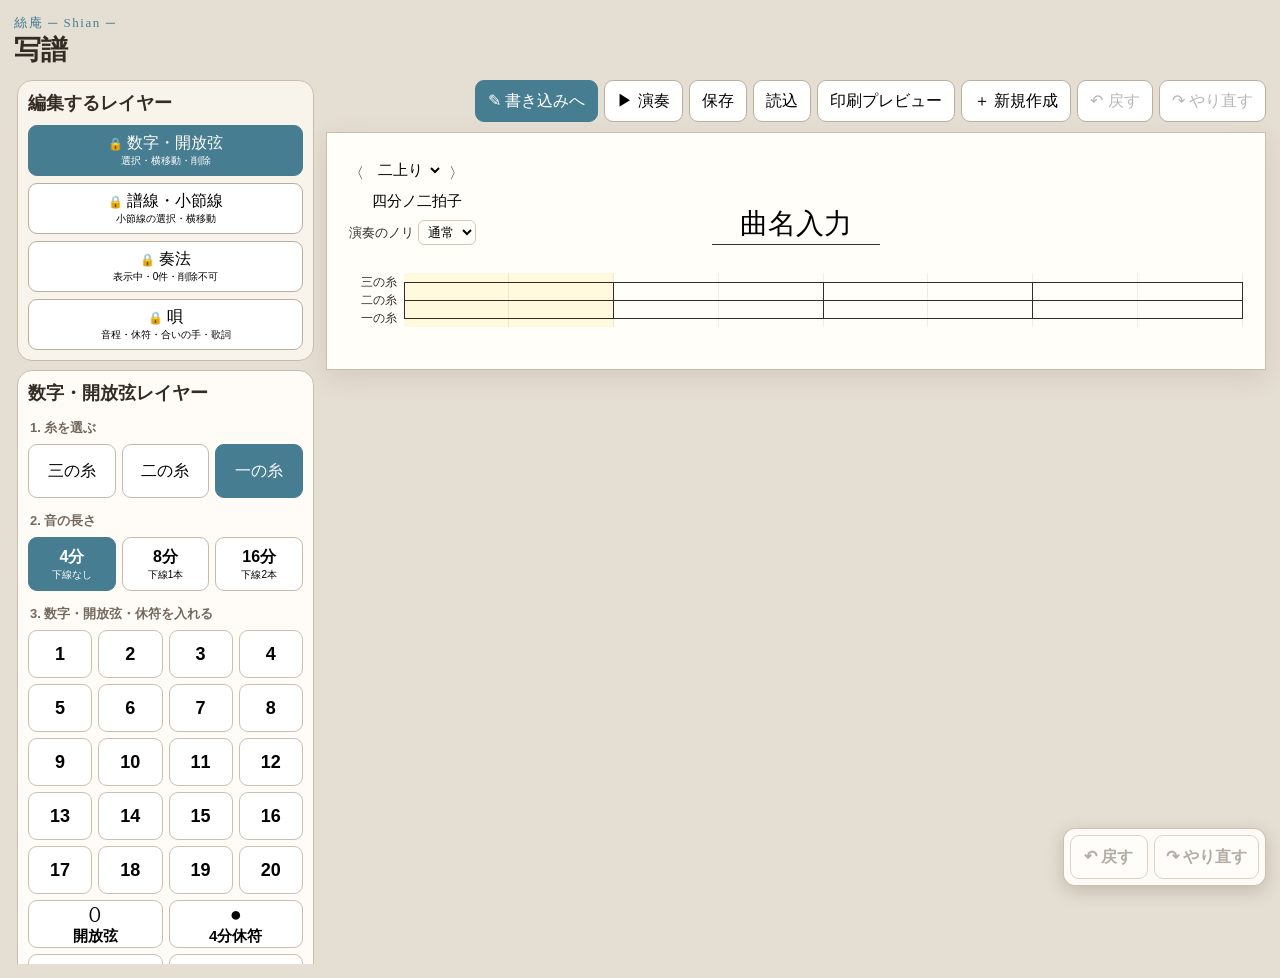
==== index.html @ 3efd01ba "Add files via upload" ====
<!doctype html>
<html lang="ja">
<head>
  <meta charset="utf-8">
  <meta name="viewport" content="width=device-width,initial-scale=1">
  <title>絲庵 文化譜入力</title>
  <link rel="preload" href="./fonts/BIZUDPMincho-Regular.ttf" as="font" type="font/ttf" crossorigin>
  <link rel="preload" href="./fonts/851MkPOP_101.ttf" as="font" type="font/ttf" crossorigin>
  <!-- 歌詞・コメント専用。数字・奏法記号は既存フォントのまま。 -->
  <link rel="preload" href="./fonts/KosugiMaru-Regular.ttf" as="font" type="font/ttf" crossorigin>
  <style>
    @font-face{font-family:"Shian Score BIZ UDPMincho";src:url("./fonts/BIZUDPMincho-Regular.ttf") format("truetype");font-weight:400;font-style:normal;font-display:block}
    @font-face{font-family:"Shian 851 MkPOP";src:url("./fonts/851MkPOP_101.ttf") format("truetype");font-weight:400;font-style:normal;font-display:block}
    @font-face{font-family:"Kosugi Maru";src:url("./fonts/KosugiMaru-Regular.ttf") format("truetype");font-weight:400;font-style:normal;font-display:block}
    .annotation-item.text-item:not(.symbol-item) text{font-family:"Kosugi Maru","BIZ UDゴシック","Yu Gothic",sans-serif}
    body .lyrics-input,body .lyrics-display{font-family:"Kosugi Maru","BIZ UDゴシック","Yu Gothic",sans-serif;font-size:var(--screen-lyrics-size,17px)}
    .note:not(.rest) b{font-family:"Shian 851 MkPOP","Shian Score BIZ UDPMincho","BIZ UDPMincho",serif;font-size:calc(var(--digit-size,17px) * var(--screen-score-scale,1))}
    .note.open-note b{font-size:calc(var(--digit-size,17px) * var(--screen-score-scale,1) * 1.07)}
    :root{--ink:#332c25;--blue:#477d91;--pale:#e9f3f5;--yellow:#f5df84;--paper:#fffef9}
    .annotation-boundary-space{display:block;height:var(--annotation-boundary-gap,0px)}
    *{box-sizing:border-box}body{margin:0;background:#e5ded3;color:var(--ink);font-family:"Yu Gothic",sans-serif}
    button,input,textarea{font:inherit}button{cursor:pointer}.app{max-width:1100px;margin:auto;padding:14px}main.app{display:flex;flex-direction:column}
    .head{display:flex;justify-content:space-between;align-items:end;gap:10px}h1{margin:0;font:600 27px serif}
    .brand{margin:0;color:var(--blue);font:13px serif;letter-spacing:.12em}.actions{display:flex;flex-wrap:wrap;gap:6px}
    .actions button,.move button,.layout-controls button{min-height:42px;border:1px solid #bcae9e;border-radius:9px;background:#fff;padding:8px 12px}
    .paper{position:relative;margin-top:12px;padding:24px 22px 34px;background:var(--paper);border:1px solid #cabfaf;box-shadow:0 8px 25px #46331d1c;overflow:hidden}
    .paper.preview-mode .score-scroll{overflow:visible}
    .paper.preview-mode .score{width:100%;min-width:0}
    .paper.preview-mode .measure{min-width:0;width:auto;flex:var(--measure-grow,1) 1 0}
    .paper.preview-mode .string{grid-template-columns:repeat(var(--meter-columns,8),minmax(0,1fr))}
    .paper.annotating{touch-action:none}.annotation-underlay-svg,.annotation-svg{position:absolute;inset:0;width:100%;height:100%;pointer-events:none}.annotation-underlay-svg{z-index:0}.annotation-svg{z-index:8}.paper>.meta,.paper>#scoreArea{position:relative;z-index:1}.paper.annotating .annotation-svg{pointer-events:auto}
    .annotation-svg text{font-family:"Yu Gothic","Noto Sans JP",sans-serif;font-stretch:normal}.annotation-item{pointer-events:stroke}.annotation-item.text-item{pointer-events:all}.annotation-item.selected,.annotation-item.range-selected{filter:drop-shadow(0 0 4px #f2c500)}
    .meta{display:grid;grid-template-columns:1fr 2fr 1fr;align-items:end;font:15px serif}.score-meta{display:flex;align-items:flex-end;gap:6px;flex-wrap:wrap}.score-meta select,.score-meta input{border:0;background:transparent;font:15px serif;padding:4px}.score-meta input{width:9em;text-align:left}.meta span:last-child{text-align:right}
    .meta input{border:0;background:none;text-align:center;font:28px serif;min-width:0}.score-meta #meter{font-size:15px}.rhythm-feel-control{display:flex;align-items:center;gap:4px;white-space:nowrap;font:13px serif}.rhythm-feel-control select{border:1px solid #d4c7b8;border-radius:6px;background:#fffdf8;padding:3px 5px;font:13px serif}.meta #title{justify-self:center;width:8em;max-width:100%;box-sizing:border-box;border-bottom:1px solid #333;padding:4px 1em}
    .staff{margin-top:28px}.staff.has-song-content{margin-top:42px}.lyrics-row{display:grid;grid-template-columns:55px minmax(0,1fr);margin-top:calc(8px * var(--screen-score-scale,1))}.lyrics-label{padding-right:7px;color:#725f4d;font:12px/var(--screen-lyrics-height,32px) serif;text-align:right}.lyrics-field{position:relative;min-width:0;height:calc(var(--screen-lyrics-height,32px) + var(--lyrics-extra-height,0px))}.lyrics-input{position:relative;z-index:2;display:block;box-sizing:border-box;width:100%;height:100%;margin:0;padding:calc(5px * var(--screen-score-scale,1)) 8px;border:0;border-bottom:1px solid #bcae9e;border-radius:0;overflow:hidden;resize:none;background:transparent;color:transparent;caret-color:var(--ink);font-family:"Kosugi Maru","BIZ UDゴシック","Yu Gothic",sans-serif;font-size:var(--screen-lyrics-size,17px);line-height:var(--screen-lyrics-line-step,22px);letter-spacing:normal;text-align:left;white-space:pre}.lyrics-input:focus{outline:2px solid rgba(215,146,65,.28);outline-offset:1px}.lyrics-display{position:absolute;z-index:1;top:calc(5px * var(--screen-score-scale,1));height:calc(var(--screen-lyrics-line-step,22px) + var(--lyrics-extra-height,0px));display:block;color:var(--ink);font-family:"Kosugi Maru","BIZ UDゴシック","Yu Gothic",sans-serif;font-size:var(--screen-lyrics-size,17px);line-height:var(--screen-lyrics-line-step,22px);pointer-events:none}.lyrics-glyph{position:absolute;top:0;transform:translateX(-50%);white-space:pre}.lyrics-mode-toggle{display:flex;align-items:center;gap:8px}.lyrics-mode-toggle input{width:18px;height:18px}
    .vocal-row{display:grid;grid-template-columns:55px minmax(0,1fr);margin-top:2px;min-height:34px}.vocal-label{padding:2px 7px 0 0;color:#725f4d;font:11px/30px serif;text-align:right}.vocal-score{display:flex;min-width:0}.vocal-measure{position:relative;display:grid;grid-template-columns:repeat(var(--meter-columns,8),minmax(0,1fr));flex:var(--measure-grow,384) 1 0;min-width:0;height:34px;border-left:1px solid transparent}.vocal-cell{min-width:0;border:0;background:transparent;padding:0}.vocal-cell.cursor{background:rgba(71,125,145,.10);box-shadow:inset 0 0 0 1px rgba(71,125,145,.28)}.vocal-note{position:relative;z-index:2;grid-row:1;align-self:start;justify-self:center;display:flex;flex-direction:column;align-items:center;min-width:18px;height:34px;border:0;background:transparent;padding:0;color:var(--vocal-color,var(--ink));font-family:Arial,sans-serif;line-height:1;transform:translateX(var(--vocal-x,0px));touch-action:none;cursor:ew-resize}.vocal-note.selected{outline:2px solid #c9a927;border-radius:4px}.vocal-note-value{position:relative;display:block;min-width:15px;height:18px;font-size:14px;font-weight:600;text-align:center}.vocal-note.d2 .vocal-note-value::after,.vocal-note.d1 .vocal-note-value::after{content:"";position:absolute;left:50%;bottom:0;width:14px;transform:translateX(-50%);border-top:1.4px solid currentColor}.vocal-note.d1 .vocal-note-value::before{content:"";position:absolute;left:50%;bottom:3px;width:14px;transform:translateX(-50%);border-top:1.4px solid currentColor}.vocal-note.kind-rest .vocal-note-value{font-size:19px;font-weight:700}.vocal-note.kind-interjection .vocal-note-value{font-family:"Yu Gothic",sans-serif}.vocal-string-mark{display:block;height:10px;font-size:10px;letter-spacing:1px;line-height:9px}.vocal-controls{display:grid;gap:12px}.vocal-controls .nums{grid-template-columns:repeat(4,minmax(0,1fr))}.vocal-extras{display:grid;grid-template-columns:repeat(2,minmax(0,1fr));gap:6px}.vocal-extras button{min-height:50px;border:1px solid #cbbfb2;border-radius:9px;background:#fff;font-weight:700}.vocal-extras button:active{background:#fff2ac}.vocal-visibility{display:grid;gap:7px;padding:9px;border-radius:9px;background:var(--pale)}.vocal-visibility label{display:flex;align-items:center;gap:8px;font-size:13px}.vocal-visibility input{width:18px;height:18px}
    .note.vocal-anchor-selected{outline:2px solid #477d91;border-radius:4px;background:rgba(71,125,145,.10)}.vocal-link-guide{position:absolute;z-index:18;height:2px;pointer-events:none;transform-origin:left center;background:repeating-linear-gradient(to right,#477d91 0 4px,transparent 4px 7px);opacity:.75}.vocal-link-guide::before{content:"";position:absolute;left:-3px;top:-3px;width:8px;height:8px;border-radius:50%;background:#477d91}
    .score-wrap{display:grid;grid-template-columns:55px minmax(0,1fr)}.staff.has-hanma .score{padding-bottom:28px}.labels{display:grid;grid-template-rows:repeat(3,18px);font:12px/18px serif;text-align:right;padding-right:7px}
    .score-scroll{min-width:0;overflow:visible}
    .score{position:relative;display:flex;width:100%;min-width:0}.measure{--row-height:18px;--note-size:14px;--note-scale-x:1;--rhythm-width:14px;--hanma-gap:6px;display:grid;grid-template-rows:repeat(3,var(--row-height));flex:var(--measure-grow,1) 1 0;width:auto;min-width:0;border-left:0;position:relative}.measure.hanma{min-width:0}.measure-selector{position:absolute;z-index:1;inset:0;border:0;background:transparent;padding:0}.hanma-label{position:absolute;z-index:6;left:0;right:0;top:calc(var(--row-height) * 2.5 + var(--hanma-gap));height:18px;color:var(--ink);font:12px/18px serif;text-align:center;white-space:nowrap;pointer-events:none;overflow:visible}
    .tuplet-layer{position:absolute;z-index:10;left:0;top:-28px;width:100%;height:82px;overflow:visible;pointer-events:none}.tuplet-item{pointer-events:all;cursor:pointer}.tuplet-item path{fill:none;stroke:#222;stroke-width:1.5;stroke-linecap:round}.tuplet-item text{fill:#222;font:700 13px/1 Arial;text-anchor:middle;paint-order:stroke fill;stroke:var(--paper);stroke-width:4px}.tuplet-item.selected path{stroke:var(--blue);stroke-width:2.5}.tuplet-item.selected text{fill:var(--blue)}.note.tuplet-start b,.note.slur-start b{outline:2px solid #477d91;outline-offset:3px}
    .measure:last-child{border-right:0}.measure.on{background:#fff9dd}.measure.playback-active{box-shadow:inset 0 0 0 3px rgba(201,169,39,.72);background:#fff9dd}.string{display:grid;grid-template-columns:repeat(var(--meter-columns,8),minmax(0,1fr));position:relative}
    .note-hold{position:absolute;z-index:4;left:var(--hold-left);top:calc(50% + 7px);width:var(--hold-width);height:12px;min-width:1px;border:0;border-radius:0;background:transparent;padding:0;touch-action:manipulation;cursor:pointer}.note-hold::before{content:"";position:absolute;left:0;right:0;top:50%;border-top:1.7px solid var(--hold-color,#222);pointer-events:none}.note-hold.selected::before,.note-hold:focus-visible::before{border-top-width:3px;border-color:#c9a927}
    .note-hold-tools{display:flex;align-items:center;gap:8px;margin-top:8px}.note-hold-tools button{min-height:42px;border:1px solid #bcae9e;border-radius:9px;background:#fff;padding:8px 12px;font-weight:700}.note-hold-tools small{color:#75695d;line-height:1.5}
    .barline-handle{position:absolute;z-index:7;top:calc(var(--row-height)/2);bottom:calc(var(--row-height)/2);left:-18px;width:36px;border:0;background:transparent;touch-action:none;cursor:ew-resize}.barline-handle::after{content:"";position:absolute;left:17px;top:0;bottom:0;border-left:1.5px solid var(--ink)}.barline-handle:hover::after,.barline-handle:focus-visible::after,.barline-handle.selected::after{border-left:4px solid #c9a927}.measure:first-child>.barline-handle,.measure:last-child::after{content:"";position:absolute;z-index:6;top:calc(var(--row-height)/2);bottom:calc(var(--row-height)/2);border-left:1.5px solid var(--ink)}.measure:first-child>.barline-handle{cursor:pointer}.measure:last-child::after{right:0}
    /* 段末記号はSVG外枠ではなく、実際に見える外側線を譜線終端へ合わせる。 */
    .barline-handle.endline-handle{left:auto;right:-3px;cursor:pointer}
    .barline-handle.endline-handle::after{left:auto;right:0}
    .barline-handle.endline-handle .bar-symbol{left:auto;right:0}
    .measure:first-child>.barline-handle .bar-symbol{left:18px}
    .measure:first-child>.barline-handle[data-kind="repeat-start"] .bar-symbol{left:13px}
    .barline-handle.endline-handle[data-kind="repeat-end"] .bar-symbol{left:auto;right:0}
    .measure.custom-end::after{display:none}
    .string::before{content:"";position:absolute;z-index:0;left:0;right:0;top:50%;border-top:1px solid var(--ink);pointer-events:none}
    .cell{border:0;background:none;padding:0;min-width:0}.cell:nth-child(4n){border-right:1px solid #477d9120}.cell.cursor{background:rgba(71,125,145,.10);box-shadow:inset 0 0 0 1px rgba(71,125,145,.28)}
    .note{z-index:2;grid-row:1;align-self:center;justify-self:center;position:relative;top:0;width:max-content;height:14px;border:0;background:none;padding:0;cursor:ew-resize;overflow:visible;touch-action:none}.note.moving b,.note.range-selected b{outline:2px solid #c9a927;border-radius:4px}.note b{display:inline-block;min-width:12px;background:transparent;padding:0 1px;font:400 var(--note-size)/14px "Shian Score BIZ UDPMincho","BIZ UDPMincho",serif;font-synthesis:none;text-align:center;white-space:nowrap;color:var(--note-color,#222);-webkit-text-stroke:.3px var(--paper);paint-order:stroke fill}
    .range-selection-box{position:fixed;z-index:10000;border:2px solid #477d91;background:rgba(71,125,145,.14);pointer-events:none}.range-selection-count{margin-left:6px;color:#285366;font-weight:700}.paper.range-select-mode,.paper.range-select-mode *{-webkit-user-select:none!important;user-select:none!important}.paper.range-moving{cursor:grabbing}
    .measure.on .note b{background:transparent}.note.d2:not(.rest)::after,.note.d1:not(.rest)::after{content:"";position:absolute;z-index:3;left:50%;top:14px;bottom:auto;width:14px;transform:translateX(-50%);border-top:1.5px solid currentColor;pointer-events:none}.note.d1:not(.rest)::after{height:3px;border-bottom:1.5px solid currentColor}.note.rest.d2::after,.note.rest.d1::after{content:"";position:absolute;z-index:3;left:50%;top:calc(50% + 6px);width:14px;height:0;transform:translateX(-50%);border-top:1.5px solid currentColor;pointer-events:none}.note.rest.d1::after{height:3px;border-bottom:1.5px solid currentColor}.note{position:relative}.note.rest b,.note.rest.d4 b,.note.rest.d2 b,.note.rest.d1 b{font-family:Arial,sans-serif;font-size:var(--note-size);line-height:14px}
    .panel{margin-top:14px;padding:16px;background:#fffcf7;border:1px solid #c9bcad;border-radius:15px}.layout-bar{display:flex;justify-content:space-between;gap:12px;margin-bottom:12px;padding-bottom:12px;border-bottom:1px solid #ddd2c5}
    .layout-controls{display:flex;flex-wrap:wrap;align-items:center;gap:5px}.layout-controls strong{min-width:82px;text-align:center}.layout-controls button[aria-label]{width:42px;padding:6px;font-size:20px}
    .status{display:flex;justify-content:space-between;align-items:center;gap:8px;background:var(--pale);padding:10px;border-radius:10px}.status.status-bottom{margin-top:12px}.status strong{display:block;color:#285366}
    .keyboard-help-label{display:block;width:max-content;margin:14px 0 7px;padding:0;border:0;background:transparent;color:#285f75;font-size:15px;font-weight:700;line-height:1.5;text-decoration:underline;text-decoration-thickness:1.5px;text-underline-offset:4px;cursor:pointer}
    .move{display:flex;gap:5px}.move .del{color:#9d4036}.controls{display:grid;grid-template-columns:1fr 1.3fr;gap:14px;margin-top:14px}fieldset{border:0;padding:0;margin:0}legend{font-size:13px;font-weight:bold;color:#74695e;margin-bottom:7px}
    .seg{display:grid;grid-template-columns:repeat(3,1fr);gap:6px}.seg button{min-height:54px;border:1px solid #c7b9aa;border-radius:9px;background:white}.seg button.on{background:var(--blue);color:white;border-color:var(--blue)}.seg small{display:block;font-size:10px}
    .nums{display:grid;grid-template-columns:repeat(11,1fr);gap:6px}.nums button,.rests button{min-height:48px;background:white;border:1px solid #cbbfb2;border-radius:9px;font-size:18px;font-weight:bold}.nums button:active,.rests button:active{background:#fff2ac}
    .rests{display:grid;grid-template-columns:repeat(4,1fr);gap:6px;margin-top:6px}.rests button{font-size:15px}.rests .mark,.rests button[data-rest="4"] .mark,.rests button[data-rest="2"] .mark,.rests button[data-rest="1"] .mark{display:block;position:relative;width:20px;margin:0 auto 2px;font:20px/1.1 Arial,sans-serif}.rests button[data-v="0"] .mark{font-family:"Shian Score BIZ UDPMincho","BIZ UDPMincho",serif;font-weight:400;font-synthesis:none}.rests button[data-rest="2"] .mark::after,.rests button[data-rest="1"] .mark::after{content:"";position:absolute;left:50%;top:21px;width:14px;height:0;transform:translateX(-50%);border-top:1.5px solid currentColor}.rests button[data-rest="1"] .mark::after{height:3px;border-bottom:1.5px solid currentColor}
    .part-tools{display:flex;flex-wrap:wrap;gap:7px;margin-top:10px;padding-top:10px;border-top:1px solid #ddd2c5}.part-tools button{min-height:48px;min-width:92px;border:1px solid #bcae9e;border-radius:9px;background:#fff;padding:6px 10px}.part-tools button.on{background:var(--blue);color:#fff;border-color:var(--blue)}.part-preview{display:block;height:25px;margin:auto}.score-part{position:absolute;z-index:5;left:50%;top:50%;height:calc(var(--row-height)*2);width:34px;padding:0;border:0;background:transparent;transform:translate(-50%,-50%);touch-action:manipulation;cursor:pointer}.score-part.selected{filter:drop-shadow(0 0 3px #c9a927)}.score-part svg{display:block;width:100%;height:100%;overflow:visible}.barline-handle .bar-symbol{position:absolute;left:9px;top:0;width:18px;height:100%;pointer-events:none;overflow:visible}.barline-handle[data-kind]:not([data-kind="single"])::after{display:none}.barline-handle.selected .bar-symbol{filter:drop-shadow(0 0 3px #c9a927)}
    .bottom{display:flex;justify-content:space-between;align-items:center;margin-top:12px;font-size:12px;color:#766b60}.clear{border:1px solid #d1aaa1;border-radius:9px;background:#fff;color:#9d4036;padding:9px}
    .editor-switcher,.layer-panel,.note-color-panel{margin-top:12px;padding:14px;background:#f8f3eb;border:1px solid #c9bcad;border-radius:15px}.editor-switcher h2,.editor-panel-title{margin:0;font:600 18px serif}.layer-top,.layer-switches,.draw-tools,.colors,.edit-tools,.color-settings{display:flex;align-items:center;flex-wrap:wrap;gap:7px}.layer-top{justify-content:space-between}
    .layer-switches{margin-top:10px}.layer-chip,.draw-tools button,.layer-top button{min-height:46px;border:1px solid #bcae9e;border-radius:9px;background:#fff;padding:7px 13px}.layer-chip{flex:1 1 190px}.layer-chip.on,.draw-tools button.on{background:#477d91;color:#fff;border-color:#477d91}.layer-chip.hidden{text-decoration:line-through;opacity:.58}.layer-chip small{display:block;font-size:10px}
    body.score-page[data-score-layer="notes"] .barline-handle,body.score-page[data-score-layer="vocal"] .barline-handle{pointer-events:none}
    body.score-page[data-score-layer="vocal"] .note{z-index:9;cursor:pointer}
    body.score-page[data-score-layer="staff"] .note,body.score-page[data-score-layer="staff"] .cell{pointer-events:none}body.score-page:not([data-score-layer="staff"]) .measure-selector{pointer-events:none}
    body.score-page[data-score-layer="technique"] #scoreArea{pointer-events:none}
    body.score-page .editor-panel{display:none}
    body.score-page[data-score-layer="technique"] .editor-panel[data-editor-panel~="technique"],body.score-page[data-score-layer="notes"] .editor-panel[data-editor-panel~="notes"],body.score-page[data-score-layer="staff"] .editor-panel[data-editor-panel~="staff"],body.score-page[data-score-layer="vocal"] .editor-panel[data-editor-panel~="vocal"]{display:block}
    body.score-page[data-score-layer="notes"] .staff-only,body.score-page[data-score-layer="staff"] .notes-only{display:none!important}
    .draw-tools{margin-top:12px;padding-top:12px;border-top:1px solid #ddd2c5}.colors{margin-left:auto}.color{width:38px;height:38px!important;min-height:38px!important;border-radius:50%!important;padding:0!important;background:var(--c)!important}.color.on{outline:3px solid #fff;box-shadow:0 0 0 3px #477d91}.layer-help{margin:8px 0 0;font-size:12px;color:#75695d}
    .edit-tools,.color-settings,.symbol-position,.slur-width-controls{margin-top:9px}.edit-tools button,.color-settings button,.color-settings select,.color-settings input,.symbol-position button,.slur-width-controls button{min-height:42px;border:1px solid #bcae9e;border-radius:9px;background:#fff;padding:7px 11px}.edit-tools button:disabled,.slur-width-controls button:disabled{opacity:.45}.color-settings label{display:flex;align-items:center;gap:6px;font-size:13px}.color-settings input[type=color]{width:48px;padding:3px}.note-color-panel h2{margin:0 0 8px;font:600 18px serif}.note-color-panel p{margin:7px 0 0;font-size:12px;color:#75695d}.symbol-position,.slur-width-controls{display:flex;align-items:center;gap:7px;flex-wrap:wrap}.symbol-position button.on{background:#795548;color:#fff;border-color:#795548}.slur-width-controls[hidden]{display:none}
    dialog{width:min(92vw,480px);border:1px solid #bbaea0;border-radius:16px;padding:0;box-shadow:0 18px 50px #0005}dialog::backdrop{background:#332c2588}
    .dialog-body{padding:22px}.dialog-body h2{margin:0 0 8px;font:600 24px serif}.dialog-body p{margin:0 0 18px;color:#6d6257}.form-grid{display:grid;grid-template-columns:1fr 1fr;gap:12px}
    .form-grid label{font-size:13px;font-weight:bold}.form-grid input{width:100%;margin-top:6px;padding:11px;border:1px solid #bcae9e;border-radius:9px;font-size:18px}.dialog-actions{display:flex;justify-content:flex-end;gap:8px;margin-top:20px}
    .dialog-actions button{min-height:44px;padding:9px 18px;border:1px solid #bcae9e;border-radius:9px;background:#fff}.dialog-actions .primary{background:var(--blue);color:#fff;border-color:var(--blue)}
    .keyboard-help{width:min(92vw,560px);max-height:88vh;overflow:auto}.keyboard-help section+section{margin-top:19px;padding-top:17px;border-top:1px solid #ddd2c5}.keyboard-help h2{margin:0 0 16px}.keyboard-help h3{margin:0 0 8px;font:600 19px serif;color:#285366}.keyboard-help p{margin:0 0 8px;line-height:1.75}.keyboard-help code{font-family:Consolas,"Courier New",monospace;font-weight:700;color:#332c25}.keyboard-examples{display:grid;gap:7px;margin:10px 0 0;padding:0;list-style:none}.keyboard-examples li{padding:9px 11px;border-radius:8px;background:var(--pale);line-height:1.55}.keyboard-help ul:not(.keyboard-examples),.keyboard-help ol{margin:8px 0 0;padding-left:1.35em;line-height:1.75}
    .print-options{display:grid;gap:10px;margin-top:14px}.print-options label{display:flex;align-items:center;gap:8px;font-weight:600}.print-options input[type=text]{width:100%;padding:10px;border:1px solid #bcae9e;border-radius:9px}.print-plan{margin:10px 0 0;padding:10px;border-radius:9px;background:var(--pale);font-weight:600;color:#285366}.print-error{min-height:1.5em;margin:7px 0 0;color:#9d4036;font-size:13px}.manual-print[hidden]{display:none}
    .page-link{display:inline-flex;align-items:center;justify-content:center;min-height:42px;border:1px solid #477d91;border-radius:9px;background:#477d91;color:#fff;padding:8px 12px;text-decoration:none}
    .symbol-tools{display:flex;align-items:center;flex-wrap:wrap;gap:6px}.symbol-tools button{min-width:48px;min-height:42px;border:1px solid #bcae9e;border-radius:9px;background:#fff;padding:4px 7px;font-size:13px;line-height:1.2}.symbol-tools button.on{background:#477d91;color:#fff}.symbol-tools .roman{font-family:"Yu Mincho","Times New Roman",serif;font-size:18px}.layer-chip.fixed::before{content:"🔒 ";font-size:12px}.annotation-item.symbol-item text{font-family:"Yu Mincho","Times New Roman",serif;font-weight:700}
    body.annotation-page .panel,body.annotation-page .note-color-panel,body.annotation-page #newScore,body.annotation-page #undo,body.annotation-page #redo{display:none}
    body.annotation-page #scoreArea{pointer-events:none}
    body.score-page .head{order:0}
    .base-layer-note{margin:8px 0 0;color:#75695d;font-size:12px}
    /* v90: 300pxの操作列を固定し、文化譜領域だけを横スクロールする。 */
    .app{width:100%;max-width:none;margin-left:auto;margin-right:auto}
    .workspace-shell{display:grid;grid-template-columns:300px minmax(0,1fr);gap:12px;align-items:start;width:100%;margin-top:12px}
    .score-viewport{grid-column:2;grid-row:1;min-width:0;width:100%;overflow:visible;padding-bottom:8px}
    .score-toolbar{display:flex;justify-content:flex-end;align-items:center;flex-wrap:wrap;gap:6px;width:100%;min-width:0;margin:0 0 10px;box-sizing:border-box}
    .score-toolbar button,.score-toolbar .page-link{min-height:42px}
    .score-viewport>.paper{margin-top:0;width:100%;min-width:0;max-width:none;box-sizing:border-box}
    .tool-rail{grid-column:1;grid-row:1;min-width:0;position:sticky;top:8px;max-height:calc(100vh - 16px);overflow:auto;padding-left:3px}
    .tool-rail>.editor-switcher,.tool-rail>.editor-panel{margin-top:0;margin-bottom:9px;padding:10px}
    .tool-rail .editor-switcher h2,.tool-rail .editor-panel h2{margin-bottom:7px}
    .tool-rail .layer-switches{align-items:stretch;flex-direction:column}
    .tool-rail .layer-chip{flex:0 0 auto;width:100%}
    .tool-rail .layer-top{align-items:stretch;flex-direction:column}
    .tool-rail .layer-top>div{display:flex;flex-wrap:wrap;gap:7px}
    .tool-rail .draw-tools,.tool-rail .edit-tools,.tool-rail .color-settings,.tool-rail .symbol-position,.tool-rail .slur-width-controls{align-items:stretch}
    .tool-rail .colors{margin-left:0}
    .tool-rail .symbol-tools{display:grid;grid-template-columns:repeat(3,minmax(0,1fr))}
    .tool-rail .symbol-tools button{min-width:0}
    .tool-rail .controls{grid-template-columns:1fr}
    .tool-rail .nums{grid-template-columns:repeat(4,minmax(0,1fr))}
    .tool-rail .rests{grid-template-columns:repeat(2,minmax(0,1fr))}
    .tool-rail .part-tools{display:grid;grid-template-columns:repeat(2,minmax(0,1fr))}
    .tool-rail .part-tools button{min-width:0}
    .tool-rail .layout-bar,.tool-rail .status,.tool-rail .bottom{align-items:stretch;flex-direction:column}
    .tool-rail .move{flex-wrap:wrap}
    .tool-rail .move button{flex:1 1 44%}
    .tool-rail button{padding-left:7px;padding-right:7px}
    @media(max-width:899px){.app{width:auto;max-width:1100px}.workspace-shell{width:auto;grid-template-columns:1fr}.score-viewport,.tool-rail{grid-column:auto;grid-row:auto}.score-viewport{width:auto;overflow:visible;padding-bottom:0}.score-toolbar{width:auto;min-width:0}.score-viewport>.paper{width:auto;min-width:0}.tool-rail{position:static;max-height:none;overflow:visible;padding-left:0}.tool-rail .symbol-tools{display:flex}.tool-rail .controls{grid-template-columns:1fr 1.3fr}.tool-rail .nums{grid-template-columns:repeat(11,1fr)}.tool-rail .rests{grid-template-columns:repeat(4,1fr)}.tool-rail .part-tools{display:flex}}
    @media print{.workspace-shell{display:block;margin:0}.score-viewport{display:block;width:auto;overflow:visible;padding:0}.score-toolbar,.tool-rail{display:none!important}}
    @media(max-width:650px){.app{padding:9px}.head{align-items:start;flex-direction:column}.actions{width:100%}.actions button{flex:1}.paper{padding:17px 8px 24px}.meta{grid-template-columns:1fr;gap:5px;text-align:center}.meta span:last-child{text-align:center}.meta input{font-size:24px}.staff{margin-top:22px}.score-wrap{grid-template-columns:42px minmax(0,1fr)}.staff-head{margin-left:42px}.labels{padding-right:4px;font-size:11px}.panel{padding:12px}.layout-bar,.status{align-items:stretch;flex-direction:column}.layout-controls{justify-content:center}.controls{grid-template-columns:1fr}.tool-rail .nums{grid-template-columns:repeat(5,minmax(0,1fr))}.tool-rail .nums button{min-width:0;min-height:54px}.tool-rail .rests{grid-template-columns:repeat(2,minmax(0,1fr))}.tool-rail .rests button{min-width:0}.bottom{align-items:stretch;flex-direction:column;gap:8px}.form-grid{grid-template-columns:1fr}.colors{margin-left:0}.draw-tools button{flex:1 0 28%}.score-viewport{width:100%;overflow:visible}.score-viewport>.paper{width:100%;min-width:0;max-width:none;zoom:1}.score-toolbar{width:auto;min-width:0}}
    @page{size:A4 portrait;margin:7mm}
    @media print{html,body{width:210mm}body{background:#fff}.app{max-width:none;padding:0}.head,.panel,.layer-panel,.editor-switcher,.note-color-panel,dialog{display:none!important}.paper{border:0;box-shadow:none;margin:0;padding:0;overflow:visible}.score-scroll{overflow:visible}.score{width:100%}.measure{--row-height:var(--print-row-height,34px);min-width:0!important;width:auto;flex:var(--print-measure-grow,1) 1 0}.labels{grid-template-rows:repeat(3,var(--print-row-height,34px));line-height:var(--print-row-height,34px)}.staff{margin-top:var(--print-staff-gap,28px);break-inside:avoid}.staff.print-page-start{break-before:page;padding-top:0}.note{height:calc(var(--print-row-height,34px) * .94)}.note b{font-size:var(--print-note-size,25px);line-height:calc(var(--print-note-size,25px) * 1.2)}.cell:nth-child(4n){border-right:0!important}.cell.cursor{background:none!important;box-shadow:none!important}.measure.on{background:transparent!important}.measure.on .note b{background:var(--paper)!important}.annotation-item.selected,.score-part.selected,.barline-handle.selected .bar-symbol{filter:none!important}.note.moving b{outline:0!important}.barline-handle.selected::after{border-left-width:1.5px!important;border-left-color:var(--ink)!important}.meta{grid-template-columns:1fr 2fr 1fr}#tuning{-webkit-appearance:none;appearance:none;background-image:none;padding-right:4px}}
    .print-technique{display:none}
    @media print{.print-technique.oshi-bachi{left:calc(50% + var(--tech-x,0px))}}
    @media print{.measure{--row-height:18px!important}.labels{grid-template-rows:repeat(3,18px)!important;line-height:18px!important}.note{top:0!important;height:14px!important}.note b{font-size:var(--note-size)!important;line-height:14px!important}.annotation-item.symbol-item text{font-size:14px!important}.annotation-item.anchored-symbol{display:none!important}.annotation-item.anchored-symbol.finger-symbol{display:inline!important}.annotation-item.anchored-symbol.finger-symbol text{font-size:24px!important;font-weight:700!important}.print-technique{display:block;position:absolute;z-index:9;left:calc(50% + 6px + var(--tech-x,0px));top:calc(-22px + var(--tech-y,0px));width:var(--tech-width,42px);height:28px;overflow:visible;pointer-events:none;transform:translateX(-50%);color:var(--tech-color,#222)}.print-technique.below{top:calc(8px + var(--tech-y,0px))}.print-technique text{font-family:"Yu Mincho","Times New Roman",serif;font-size:14px;font-weight:700;fill:currentColor;text-anchor:middle}.print-technique path{fill:none;stroke:currentColor;stroke-width:1.5;stroke-linecap:round}}
    /* v50: 音符・音価線の座標指定をここだけに集約 */
    .measure{--row-height:18px;--note-height:14px}
    .note{align-self:stretch;position:relative;height:var(--row-height);line-height:0;appearance:none;-webkit-appearance:none}
    .note b,.note.open-note b{position:absolute;z-index:2;left:50%;top:50%;display:flex;align-items:center;justify-content:center;box-sizing:border-box;min-width:12px;height:var(--note-height);min-height:0;line-height:var(--note-height);transform:translate(-50%,-50%) scale(var(--note-scale-x,1),1.20);transform-origin:center center}.note.rest b{transform:translate(-50%,-50%) scaleX(var(--note-scale-x,1))}
    .note.d2:not(.rest)::after,.note.d1:not(.rest)::after{z-index:3;top:calc(50% + 9px);bottom:auto;width:var(--rhythm-width,14px);height:0}
    .note.d1:not(.rest)::after{height:3px}
    /* 唄数字の上に、歌詞線と重ならない固定スラー帯を確保する。 */
    .vocal-row{min-height:50px}.vocal-label{padding-top:17px}.vocal-score{position:relative}.vocal-measure{height:50px}.vocal-note{margin-top:16px}.vocal-note.slur-start{outline:2px solid #477d91;border-radius:4px}.vocal-slur-layer{position:absolute;z-index:4;left:0;top:2px;width:100%;height:16px;overflow:visible;pointer-events:none}.vocal-slur-layer path{fill:none;stroke:#222;stroke-width:1.4;stroke-linecap:round}
    @media print{
      /* 奏法が段境界・改ページ境界で欠けないよう、譜線の上側を段内領域として確保する。 */
      .staff{
        --print-technique-clearance:20px;
        margin-top:max(0px,calc(var(--print-staff-gap,28px) - var(--print-technique-clearance)))!important;
        padding-top:var(--print-technique-clearance)!important;
      }
      .staff.print-page-start{padding-top:var(--print-technique-clearance)!important}
      .measure{--row-height:18px!important;--note-height:14px!important}
      .note{align-self:stretch!important;height:var(--row-height)!important;line-height:0!important}
      .note b,.note.open-note b{left:50%!important;top:50%!important;height:var(--note-height)!important;min-height:0!important;line-height:var(--note-height)!important;transform:translate(-50%,-50%) scaleY(1.30)!important;transform-origin:center center!important}.note.rest b{transform:translate(-50%,-50%)!important}
      .note.d2:not(.rest)::after,.note.d1:not(.rest)::after{top:calc(50% + 11.1px)!important}
      .note.d1:not(.rest)::after{height:3px!important}
      /* 印刷奏法は四分音符の数字を基準に、全段で同じ位置へ強制配置する。 */
      .print-technique{
        left:50%!important;
        top:50%!important;
        height:var(--tech-height,24px)!important;
        transform:translate(-50%,calc(-100% + 5px))!important;
      }
      .print-technique.below{
        top:50%!important;
        transform:translate(-50%,5px)!important;
      }
      .annotation-item.anchored-symbol.finger-symbol{display:none!important}
      .print-technique.finger{display:flex!important;align-items:center;justify-content:center;width:42px!important;height:28px!important;font-family:"Yu Mincho","Times New Roman",serif;font-size:24px!important;font-weight:700!important;line-height:1!important;white-space:nowrap;transform:translate(-50%,calc(-100% - 2px))!important}
    }
    @media print{.range-selection-box{display:none!important}.annotation-item.range-selected{filter:none!important}.note.range-selected b{outline:0!important}}
    /* v74: 編集DOMを印刷しない。保存データから生成した独立した印刷面だけを出力する。 */
    .print-root{display:none}
    .player-modal[hidden]{display:none}.player-modal{position:fixed;z-index:10000;inset:0;display:grid;place-items:start;padding:6px;background:rgba(49,40,31,.34)}.player-dialog{position:relative;width:min(390px,calc(100vw - 12px));height:min(370px,calc(100vh - 12px));overflow:hidden;border:1px solid #bcae9e;border-radius:15px;background:#fffdf8;box-shadow:0 14px 42px rgba(42,32,22,.3)}.player-dialog iframe{display:block;width:100%;height:100%;border:0}.player-close{position:absolute;z-index:2;top:7px;right:8px;width:34px;height:34px;border:1px solid #ad9984;border-radius:50%;background:#fff;color:#4f4034;font-size:21px;line-height:1;cursor:pointer}body.player-modal-open{overflow:hidden;width:var(--player-layout-width,auto)}
    .floating-history-controls{position:fixed;z-index:9000;right:max(14px,env(safe-area-inset-right));bottom:max(14px,env(safe-area-inset-bottom));display:flex;gap:6px;padding:6px;border:1px solid rgba(139,121,101,.45);border-radius:12px;background:rgba(255,253,248,.94);box-shadow:0 5px 18px rgba(51,44,37,.2);backdrop-filter:blur(5px);-webkit-backdrop-filter:blur(5px);pointer-events:none}.floating-history-controls button{pointer-events:auto;min-height:44px;min-width:78px;padding:8px 11px;border:1px solid #ad9984;border-radius:9px;background:#fff;color:#4f4034;font-weight:700;white-space:nowrap;box-shadow:0 1px 3px rgba(51,44,37,.12)}.floating-history-controls button:disabled{opacity:.42;box-shadow:none}.floating-history-controls button:focus-visible{outline:3px solid rgba(71,125,145,.4);outline-offset:2px}body.player-modal-open .floating-history-controls{display:none}
    @media(max-width:650px){.floating-history-controls{right:max(7px,env(safe-area-inset-right));bottom:max(7px,env(safe-area-inset-bottom));gap:4px;padding:4px;border-radius:10px}.floating-history-controls button{min-width:66px;min-height:44px;padding:7px 8px;font-size:12px}}
    @media print{.floating-history-controls{display:none!important}}
    @media print{
      body>main.app{display:none!important}
      .print-root{display:none!important}
      .print-page{width:196mm;min-height:283mm;margin:0;break-after:page;page-break-after:always;overflow:hidden}
      .print-page:last-child{break-after:auto;page-break-after:auto}
      .print-meta{display:grid;grid-template-columns:1fr 2fr 1fr;align-items:end;height:34px;font:15px serif}
      .print-meta-left{display:flex;align-items:flex-end;gap:6px}.print-title{justify-self:center;padding:4px 1em;border-bottom:1px solid #333;font:28px serif;text-align:center}.print-summary{text-align:right}
      .print-staff{box-sizing:border-box;break-inside:avoid;page-break-inside:avoid;padding-top:24px}
      .print-score-wrap{display:grid;grid-template-columns:55px minmax(0,1fr)}
      .print-labels{display:grid;grid-template-rows:repeat(3,18px);padding-right:7px;font:12px/18px serif;text-align:right}
      .print-score{display:flex;min-width:0;width:100%}
      .print-measure{--print-capacity:8;position:relative;display:grid;grid-template-rows:repeat(3,18px);min-width:0;flex:var(--print-grow,1) 1 0}
      .print-string{position:relative;height:18px}.print-string::before{content:"";position:absolute;left:0;right:0;top:50%;border-top:1px solid var(--ink)}
      .print-measure:first-child::before,.print-measure:last-child::after{content:"";position:absolute;z-index:2;top:9px;bottom:9px;border-left:1.5px solid var(--ink)}
      .print-measure:first-child::before{left:0}.print-measure:last-child::after{right:0}.print-measure.custom-end::after{display:none}
      .print-barline{position:absolute;z-index:4;top:9px;bottom:9px;width:18px;color:var(--ink);transform:translateX(-50%)}
      .print-barline.start{left:0}.print-barline.end{right:0;transform:translateX(50%)}.print-barline svg{display:block;width:18px;height:100%;overflow:visible}
      .print-note{position:absolute;z-index:5;top:2px;left:var(--print-left);width:max-content;height:14px;transform:translateX(-50%);color:var(--note-color,#222)}
      .print-note-glyph{display:flex;align-items:center;justify-content:center;min-width:12px;height:14px;padding:0 1px;background:#fffef9;font:400 var(--print-note-size,14px)/14px "Shian Score BIZ UDPMincho","BIZ UDPMincho",serif;font-synthesis:none;white-space:nowrap;transform:scaleY(1.30);transform-origin:center center}
      .print-note.rest .print-note-glyph{font-family:Arial,sans-serif;transform:none}.print-note.d2::after,.print-note.d1::after{content:"";position:absolute;left:50%;top:18px;width:14px;transform:translateX(-50%);border-top:1.5px solid currentColor}.print-note.d1::after{height:3px;border-bottom:1.5px solid currentColor}
      .print-techniques{position:absolute;left:50%;top:0;transform:translateX(-50%);pointer-events:none}.print-technique-item{position:absolute;left:0;color:var(--tech-color,#222);white-space:nowrap;transform:translateX(-50%);font-family:"Yu Mincho","Times New Roman",serif;font-weight:700}
      .print-technique-item.above{bottom:18px}.print-technique-item.below{top:18px}.print-technique-item.finger{font-size:24px;line-height:1}.print-technique-item.symbol{font-size:14px}.print-technique-item.slur{width:var(--slur-width,42px);font-size:14px;text-align:center}.print-technique-item.slur::after{content:"";display:block;width:100%;height:8px;border-top:1.5px solid currentColor;border-radius:50%}
      .print-score-part{position:absolute;z-index:3;left:50%;top:50%;width:24px;height:36px;transform:translate(-50%,-50%)}.print-score-part svg{width:100%;height:100%;overflow:visible}
    }
    @media print{.measure.on .note b{background:transparent!important}}
    .vocal-note.dotted .vocal-note-value{margin-right:4px}.vocal-note-value>.vocal-dot{position:absolute;left:calc(100% - 1px);top:-2px;font-size:12px;font-weight:700}.score-scroll{padding-top:28px;margin-top:-28px}.score{padding-bottom:8px;margin-bottom:0}
    body.triplet-selecting.score-page[data-score-layer="technique"] #scoreArea{pointer-events:auto}body.triplet-selecting.score-page[data-score-layer="technique"] #scoreArea .note{pointer-events:auto;cursor:pointer}
    @media screen and (min-width:900px){body.player-modal-open{overflow-y:auto;width:auto}
      /* PCの三連符入力は開始・終了音だけを操作可能にし、小節線の広いヒット領域は無効のまま保つ。 */
      body.triplet-selecting.score-page[data-score-layer="technique"] #scoreArea{pointer-events:none}
      body.triplet-selecting.score-page[data-score-layer="technique"] #scoreArea .note{pointer-events:auto;cursor:pointer}
      body.triplet-selecting.score-page[data-score-layer="technique"] #scoreArea .barline-handle{pointer-events:none}
      .staff{margin-top:calc(28px * var(--screen-score-scale,1))}.staff.has-song-content{margin-top:calc(42px * var(--screen-score-scale,1))}.score-scroll{padding-top:calc(28px * var(--screen-score-scale,1));margin-top:calc(-28px * var(--screen-score-scale,1))}.vocal-row{margin-top:calc(2px * var(--screen-score-scale,1));min-height:calc(50px * var(--screen-score-scale,1))}.vocal-label{padding-top:calc(17px * var(--screen-score-scale,1));line-height:calc(30px * var(--screen-score-scale,1))}.vocal-measure{height:calc(50px * var(--screen-score-scale,1))}.vocal-note{margin-top:calc(16px * var(--screen-score-scale,1));height:calc(34px * var(--screen-score-scale,1))}.vocal-slur-layer{top:calc(2px * var(--screen-score-scale,1));height:calc(16px * var(--screen-score-scale,1))}.note:not(.rest) b{transform:translate(-50%,-50%) scale(var(--note-scale-x,1),1.30)}
    }
    /* v159: 画面幅に応じ、段内部だけを上限付きで緩やかに拡大する。印刷面は対象外。 */
    @media screen{
      .measure{--row-height:var(--screen-row-height,18px);--note-height:var(--screen-note-height,14px)}
      .labels{grid-template-rows:repeat(3,var(--screen-row-height,18px));font-size:var(--screen-label-size,12px);line-height:var(--screen-row-height,18px)}
      .note.rest b,.note.rest.d4 b,.note.rest.d2 b,.note.rest.d1 b{font-size:calc(var(--note-size) * var(--screen-score-scale,1));line-height:var(--screen-note-height,14px)}
      .note.d2:not(.rest)::after,.note.d1:not(.rest)::after{top:calc(50% + var(--screen-rhythm-offset,9px))}
      /* 左右端線は操作ボタンの外枠では描かず、専用の疑似要素／SVGだけで描く。 */
      .barline-handle{top:calc(var(--row-height)/2);bottom:auto;height:calc(var(--row-height)*2)}
      .barline-handle::after{top:0;bottom:auto;height:100%}
      .measure:first-child>.barline-handle{left:-17px;border-left:0}
      .measure:last-child::after{display:none}.measure.playback-active{box-shadow:none!important;background:transparent!important}
      .barline-handle.endline-handle{right:0}
      .barline-handle .bar-symbol{top:0;bottom:auto;height:100%;overflow:visible}
    }
  </style>
  <link rel="stylesheet" href="./print-v2.css?v=248">
</head>
<body class="score-page">
<div id="printRoot" class="print-root" aria-hidden="true"></div>
<div id="printRootV2" class="shian-print-v2" aria-hidden="true"></div>
<div id="playerModal" class="player-modal" hidden role="dialog" aria-modal="true" aria-label="文化譜プレーヤー"><div class="player-dialog"><button id="closePlayer" class="player-close" type="button" aria-label="プレーヤーを閉じる">×</button><iframe id="scorePlayerFrame" title="文化譜プレーヤー" loading="eager"></iframe></div></div>
<nav class="floating-history-controls" aria-label="常時表示の編集履歴操作"><button id="floatingUndo" type="button" data-history-action="undo">↶ 戻す</button><button id="floatingRedo" type="button" data-history-action="redo">↷ やり直す</button></nav>
<main class="app">
  <header class="head"><div><p class="brand">絲庵 ─ Shian ─</p><h1>写譜</h1></div></header>
  <input id="scoreFileInput" type="file" hidden>
  <div class="workspace-shell">
  <div class="score-viewport" aria-label="文化譜表示領域">
  <div class="actions score-toolbar"><a class="page-link" href="./annotations.html">✎ 書き込みへ</a><button id="playScore" aria-label="入力中の文化譜を演奏">▶ 演奏</button><button id="saveScoreFile">保存</button><button id="loadScoreFile">読込</button><button id="printPreview">印刷プレビュー</button><button id="newScore">＋ 新規作成</button><button id="undo">↶ 戻す</button><button id="redo">↷ やり直す</button></div>
  <section class="paper">
    <svg id="annotationUnderlay" class="annotation-underlay-svg" aria-hidden="true"></svg>
    <div class="meta"><div class="score-meta"><span>〈</span><select id="tuning" aria-label="調弦"><option>本調子</option><option selected>二上り</option><option>三下り</option></select><span>〉</span><input id="meter" value="四分ノ二拍子" aria-label="拍子" title="2/4の形式で入力"><label class="rhythm-feel-control">演奏のノリ <select id="rhythmFeel" aria-label="演奏のノリ"><option value="normal">通常</option><option value="bounce">弾む</option></select></label></div><input id="title" value="曲名入力" aria-label="曲名"><span id="summary"></span></div>
    <div id="scoreArea"></div>
    <svg id="annotations" class="annotation-svg" aria-label="書き込みレイヤー"></svg>
  </section>
  </div>
  <aside class="tool-rail" aria-label="編集ツール">
  <section class="editor-switcher" aria-label="写譜レイヤー切り替え">
    <h2>編集するレイヤー</h2>
    <div id="layerSwitches" class="layer-switches"></div>
  </section>
  <section class="layer-panel editor-panel" data-editor-panel="technique">
    <div class="layer-top"><strong class="editor-panel-title">奏法レイヤー</strong><div><button id="toggleDrawing">奏法の配置・移動を開始</button><button id="deleteLayer" disabled>奏法レイヤー削除不可</button></div></div>
    <div id="drawTools" class="draw-tools">
      <button data-tool="select">選択・移動</button>
      <div id="colors" class="colors"></div>
      <div id="symbolTools" class="symbol-tools">
        <button data-symbol="ス" title="スクイ">スクイ<br>ス</button><button data-symbol="ハ" title="ハジキ">ハジキ<br>ハ</button><button data-symbol="スリ" title="スリ（下側に山形スラー）">スリ<br>⌒</button><button data-symbol="ウ" title="ウチ">ウチ<br>ウ</button><button data-symbol="押しバチ" title="対象音へ付ける押しバチ奏法">押しバチ<svg class="part-preview" viewBox="0 0 28 28" aria-hidden="true"><path d="M 8 24 V 6 H 24" fill="none" stroke="currentColor" stroke-width="2" stroke-linecap="square" stroke-linejoin="miter"/></svg></button><button data-symbol="ケ" title="消し">消し<br>ケ</button>
        <button class="roman" data-symbol="Ⅰ">Ⅰ</button><button class="roman" data-symbol="Ⅱ">Ⅱ</button><button class="roman" data-symbol="Ⅲ">Ⅲ</button><button id="tripletTool" title="開始音と終了音を選んで三連符を設定">三連符<br><small>⌒ 3</small></button>
      </div>
    </div>
    <div class="edit-tools"><button id="nudgeLeft">← 左へ</button><button id="nudgeRight">右へ →</button><button id="nudgeUp">↑ 上へ</button><button id="nudgeDown">↓ 下へ</button><button id="clearTechniqueSelection">選択解除</button><button id="editComment" hidden>再編集</button><button id="deleteItem">選択した奏法記号を削除</button><button id="bringFront">最前面へ</button></div>
    <div class="symbol-position"><strong>配置位置</strong><button data-symbol-side="above">音の上</button><button data-symbol-side="below">音の下</button><small>初期設定は「上」です。選択中の部品にも適用できます。</small></div>
    <div id="slurWidthControls" class="slur-width-controls" hidden><strong>スリの⌒の長さ</strong><button id="slurShorter">− 短く</button><button id="slurLonger">＋ 長く</button><small id="slurWidthValue"></small></div>
    <div class="color-settings">
      <label>記号色 <input id="itemColor" type="color" value="#222222"></label>
      <label hidden>文字サイズ <select id="textSize"><option value="12">極小</option><option value="24" selected>標準</option></select></label>
      <label hidden>背景 <select id="textBackground"><option value="none">なし</option></select></label>
    </div>
    <p id="layerHelp" class="layer-help">奏法・指番号を選び、関連付ける数字または開放弦をタップします。音の移動・削除にも追従します。</p>
  </section>
  <section class="panel editor-panel" data-editor-panel="notes staff">
    <h2 class="editor-panel-title notes-only">数字・開放弦レイヤー</h2>
    <h2 class="editor-panel-title staff-only">譜線・小節線レイヤー</h2>
    <div class="layout-bar staff-only">
      <div class="layout-controls"><span>段数</span><button id="removeRow" aria-label="段を減らす">−</button><strong id="rowCount"></strong><button id="addRow" aria-label="段を増やす">＋</button></div>
      <div class="layout-controls"><span>1段の小節数</span><button id="removeMeasure" aria-label="小節を減らす">−</button><strong id="measureCount"></strong><button id="addMeasure" aria-label="小節を増やす">＋</button></div>
    </div>
    <div class="staff-only part-tools"><button type="button" id="toggleHanma">選択小節を半間にする</button><small id="hanmaStatus">譜面上で対象小節を選択してください。</small></div>
    <div class="controls notes-only">
      <fieldset><legend>1. 糸を選ぶ</legend><div id="strings" class="seg"></div></fieldset>
      <fieldset><legend>2. 音の長さ</legend><div id="durations" class="seg"></div></fieldset>
    </div>
    <fieldset class="notes-only" style="margin-top:14px"><legend>3. 数字・開放弦・休符を入れる</legend><div id="numbers" class="nums"></div><div id="rests" class="rests"></div><div class="note-hold-tools"><button type="button" id="addNoteHold">選択した4分音符を1拍伸ばす</button><small>数字を選択してから押します。発音は増やさず、横棒の分だけ長さを追加します。</small></div><div id="sameParts" class="part-tools" aria-label="同じ記号"><button data-score-part="same1"><svg class="part-preview" viewBox="0 0 28 28"><circle cx="5" cy="8" r="2" fill="currentColor"/><circle cx="23" cy="20" r="2" fill="currentColor"/><line x1="8" y1="24" x2="20" y2="4" stroke="currentColor" stroke-width="2"/></svg>同じ1</button><button data-score-part="same2"><svg class="part-preview" viewBox="0 0 28 28"><circle cx="4" cy="8" r="2" fill="currentColor"/><circle cx="24" cy="20" r="2" fill="currentColor"/><line x1="7" y1="24" x2="18" y2="4" stroke="currentColor" stroke-width="2"/><line x1="12" y1="24" x2="23" y2="4" stroke="currentColor" stroke-width="2"/></svg>同じ2</button></div></fieldset>
    <div class="staff-only part-tools" id="barlineParts"><button data-bar-kind="single"><svg class="part-preview" viewBox="0 0 28 28" aria-hidden="true"><line x1="14" y1="2" x2="14" y2="26" stroke="currentColor" stroke-width="1.5"/></svg>通常線</button><button data-bar-kind="double"><svg class="part-preview" viewBox="0 0 28 28" aria-hidden="true"><line x1="11" y1="2" x2="11" y2="26" stroke="currentColor" stroke-width="1.5"/><line x1="17" y1="2" x2="17" y2="26" stroke="currentColor" stroke-width="1.5"/></svg>2本線</button><button data-bar-kind="repeat-start"><svg class="part-preview" viewBox="0 0 28 28" aria-hidden="true"><line x1="8" y1="2" x2="8" y2="26" stroke="currentColor" stroke-width="1.5"/><line x1="13" y1="2" x2="13" y2="26" stroke="currentColor" stroke-width="1.5"/><circle cx="21" cy="10" r="2" fill="currentColor"/><circle cx="21" cy="18" r="2" fill="currentColor"/></svg>くり返しA</button><button data-bar-kind="repeat-end"><svg class="part-preview" viewBox="0 0 28 28" aria-hidden="true"><circle cx="7" cy="10" r="2" fill="currentColor"/><circle cx="7" cy="18" r="2" fill="currentColor"/><line x1="15" y1="2" x2="15" y2="26" stroke="currentColor" stroke-width="1.5"/><line x1="20" y1="2" x2="20" y2="26" stroke="currentColor" stroke-width="1.5"/></svg>くり返しB</button><button data-bar-kind="final"><svg class="part-preview" viewBox="0 0 28 28" aria-hidden="true"><line x1="10" y1="2" x2="10" y2="26" stroke="currentColor" stroke-width="1.5"/><line x1="18" y1="2" x2="18" y2="26" stroke="currentColor" stroke-width="4"/></svg>終止符</button></div>
    <button type="button" id="openKeyboardHelp" class="keyboard-help-label notes-only">キーボードで入力する方法</button>
    <div class="bottom notes-only"><span>入力内容はこの端末に自動保存されます。</span><button id="clear" class="clear">譜面を空にする</button></div>
    <div class="status status-bottom"><div class="notes-only"><small>現在の入力位置</small><strong id="status"></strong><small id="keyboardStatus">キーボード：糸*音価*数字（例 3*16*19）</small></div><div class="staff-only"><small>小節線の編集</small><strong>動かす小節線を選択してください</strong><small>数字には反応しません。</small></div><div class="move"><button id="prev" class="notes-only" aria-label="前の入力位置">←</button><button id="next" class="notes-only" aria-label="次の入力位置">→</button><button id="moveSelectedLeft">選択を左へ</button><button id="moveSelectedRight">選択を右へ</button><button id="applyOshiBachi" class="notes-only" title="選択した1音へ押しバチを付ける">押しバチを付ける</button><button id="clearScoreSelection" class="notes-only">選択解除</button><button id="resetPositions">位置を標準に戻す</button><button id="delete" class="del notes-only">選択した音を削除</button></div></div>
  </section>
  <section class="note-color-panel editor-panel" data-editor-panel="notes">
    <h2>数字・開放弦の色</h2>
    <div class="color-settings">
      <label>数字の標準色 <input id="numberColor" type="color" value="#222222"></label>
      <label>開放弦の標準色 <input id="openColor" type="color" value="#222222"></label>
      <label>選択中の音 <input id="selectedNoteColor" type="color" value="#222222"></label>
      <button id="applySelectedNoteColor">この音だけ変更</button><button id="resetSelectedNoteColor">標準色へ戻す</button>
    </div>
    <p>休符は黒のままです。譜面上の数字・開放弦を選ぶと、その音だけ別色にできます。</p>
  </section>
  <section class="panel editor-panel" data-editor-panel="vocal">
    <h2 class="editor-panel-title">唄</h2>
    <p class="layer-help">三味線数字を押すと、その真下へ唄を入れられます。三味線数字はこの画面では移動・変更されません。唄欄を押すと任意位置にも入力できます。</p>
    <div class="vocal-controls">
      <div class="vocal-visibility"><label><input id="vocalVisible" type="checkbox">唄の音程・休符・合いの手を表示</label><label><input id="lyricsVisible" type="checkbox">歌詞を表示</label></div>
      <fieldset><legend>1. 糸を選ぶ</legend><div id="vocalStrings" class="seg"></div></fieldset>
      <fieldset><legend>2. 音の長さ</legend><div id="vocalDurations" class="seg"></div></fieldset>
      <fieldset><legend>3. 数字・休符・合いの手を入れる</legend><div id="vocalNumbers" class="nums"></div><div class="vocal-extras"><button data-vocal-rest="4">・ 4分休符</button><button data-vocal-rest="2"><u>・</u> 8分休符</button><button data-vocal-rest="1"><span style="text-decoration:underline double;text-underline-offset:2px">・</span> 16分休符</button><button data-vocal-interjection="true">× 合いの手</button></div></fieldset>
      <fieldset><legend>4. 部品</legend><div class="part-tools"><button id="vocalSlur"><span class="part-preview" aria-hidden="true">⌒</span>スラー</button><button id="vocalDot" aria-pressed="false">付点</button></div><small>スラーを押し、始点と終点の唄記号を順に押します。付点は選択中の唄音を1.5倍にします。</small></fieldset>
      <div class="status"><div><small>現在の入力位置</small><strong id="vocalStatus"></strong></div><div class="move"><button id="vocalPrev">←</button><button id="vocalNext">→</button><button id="vocalRed">選択した音程を赤に</button><button id="vocalBlack">黒に戻す</button><button id="deleteVocal" class="del">選択した唄部品を削除</button></div></div>
    </div>
  </section>
  </aside>
  </div>
</main>
<dialog id="newDialog">
  <form id="newForm" class="dialog-body">
    <h2>新しい文化譜を作る</h2>
    <p>段数と、1段に入れる小節数を指定してください。</p>
    <div class="form-grid">
      <label>段数<input id="initialRows" type="number" inputmode="numeric" min="1" max="20" value="1" required></label>
      <label>1段の小節数<input id="initialMeasures" type="number" inputmode="numeric" min="1" max="12" value="4" required></label>
    </div>
    <div class="dialog-actions"><button type="button" id="cancelNew">取消</button><button type="submit" class="primary">この設定で作成</button></div>
  </form>
</dialog>
<dialog id="printDialog">
  <form id="printForm" class="dialog-body">
    <h2>印刷設定</h2>
    <p>歌詞なしは最大10段、歌詞ありは7段を基準に均等分割し、複数段歌詞では必要高に合わせて自動調整します。</p>
    <div class="print-options">
      <label><input type="radio" name="printMode" value="auto" checked> 自動で均等分割</label>
      <label><input type="radio" name="printMode" value="manual"> ページごとの段数を指定</label>
      <div id="manualPrint" class="manual-print" hidden>
        <label for="manualPageRows">各ページの段数（例：8,7）</label>
        <input id="manualPageRows" type="text" inputmode="numeric" placeholder="8,7">
      </div>
    </div>
    <p id="printPlan" class="print-plan"></p>
    <p id="printError" class="print-error" role="alert"></p>
    <div class="dialog-actions"><button type="button" id="cancelPrint">取消</button><button type="submit" class="primary">印刷プレビューを開く</button></div>
  </form>
</dialog>
<dialog id="keyboardHelpDialog" class="keyboard-help" aria-labelledby="keyboardHelpTitle">
  <div class="dialog-body">
    <h2 id="keyboardHelpTitle">キーボードで入力する方法</h2>
    <section>
      <h3>入力方法</h3>
      <p><code>糸番号 * 音価 * 譜面数字</code> の順に入力し、最後に <code>Enter</code> を押します。</p>
      <ul class="keyboard-examples">
        <li>一の糸・4分・数字3：<code>1*4*3</code></li>
        <li>三の糸・16分・数字19：<code>3*16*19</code></li>
        <li>一の糸・4分・開放弦：<code>1*4*0</code></li>
      </ul>
    </section>
    <section>
      <h3>縦に揃える</h3>
      <p>異なる糸を続けて入力すると、同じ縦位置に一つの塊として揃います。</p>
      <p><code>1*4*0 Enter</code><br><code>2*4*0 Enter</code><br><code>3*4*0 Enter</code></p>
    </section>
    <section>
      <h3>塊を終了する</h3>
      <p>次のいずれかで現在の塊が終了し、次の位置へ進みます。</p>
      <ul>
        <li>同じ糸をもう一度入力する</li>
        <li>音価を変える</li>
        <li>1回目の <code>Enter</code>：現在の入力を確定する</li>
        <li>2回目の <code>Enter</code>：連音・同時音の塊を終了する</li>
        <li>3本の糸をすべて入力する</li>
        <li>マウスやタップで別の位置を選ぶ</li>
      </ul>
    </section>
    <section>
      <h3>範囲選択する・解除する</h3>
      <ol>
        <li>「数字・開放弦」または「奏法」レイヤーを選び、<code>Shift</code>キーを押しながら譜面をドラッグして囲みます。</li>
        <li>「数字・開放弦」では数字と開放弦だけ、「奏法」では奏法だけがまとめて選択されます。</li>
        <li><code>Shift</code>キーを押しながら、画面をクリックすると解除されます。</li>
      </ol>
    </section>
    <section>
      <h3>範囲選択時の操作</h3>
      <ol>
        <li><code>Delete</code>キーまたは<code>Backspace</code>キーを押すと、一括削除できます。<br>文字の入力中は、<code>Backspace</code>キーが文字の削除に使われます。小節線は範囲削除の対象外です。</li>
        <li>まとめて移動できます。</li>
      </ol>
    </section>
    <div class="dialog-actions"><button type="button" id="closeKeyboardHelp" class="primary">閉じる</button></div>
  </div>
</dialog>
<script src="./annotation-layout.js?v=235"></script>
<script src="./annotation-visibility.js?v=234"></script>
<script src="./note-position.js?v=213"></script>
<script src="./note-density.js?v=216"></script>
<script src="./row-content.js?v=243"></script>
<script src="./note-hold.js?v=1"></script>
<script>
(()=>{"use strict";
const KEY="shian-bunkafu-editor-v2",OLD_KEY="shian-bunkafu-one-line-v1",vals=Array.from({length:20},(_,i)=>String(i+1)),vocalVals=["0",...vals];
const IS_ANNOTATION_PAGE=document.body.classList.contains("annotation-page");
const rests=[{d:4,label:"4分休符",mark:"●"},{d:2,label:"8分休符",mark:"●"},{d:1,label:"16分休符",mark:"●"}];
const colors=["#FF0000","#2474c6","#208750","#8b48a5","#e58b17","#222222"];
const TECHNIQUE_LAYER_ID="technique-layer";
const NOTE_HOLD_MARK_UNITS=1.5;
const defaults={notes:[],noteHolds:[],tuplets:[],vocalNotes:[],vocalString:3,vocalDuration:4,vocalDotted:false,vocalVisible:false,lyricsVisible:false,scoreParts:[],barlineKinds:{},measureSpecials:{},title:"曲名入力",tuning:"二上り",meter:"2/4",rhythmFeel:{type:"normal"},rows:1,measuresPerRow:4,rowMeasureCounts:[4],measureOffsets:[],lyricsMode:false,lyrics:[],lyricsGlyphAnchors:[],m:0,s:1,p:0,d:4,layers:[],activeLayerId:TECHNIQUE_LAYER_ID,scoreEditLayer:"notes",drawTool:"select",selectedSymbol:null,symbolSide:"above",drawColor:"#222222",markerColor:"#f4df59",markerStyleVersion:2,numberColor:"#222222",openColor:"#222222",textSize:20,textBackground:"none",annotationTarget:"staff",preview:true,annotationCoordVersion:2,annotationLayout:{version:2,unit:"staff-line",boundaries:{}},printMode:"auto",manualPageRows:""};
defaults.vocalSlurs=[];
let state={...defaults},past=[],future=[],hasSaved=false;
let scoreMetricsReady=false,scoreMetricsPass=0;
let annotationPageReferenceSize=null;
let drawing=false,draft=null,selectedItemId=null,selectedScoreTarget=null,dragging=null,cursorVisible=false,lastInserted=null,keyboardBuffer="",vocalAnchorSelection=null,vocalAnchorOffset=0,vocalTool="note",vocalSlurStartId=null,tripletMode=false,tripletStartAnchor=null,slurStartAnchor=null;
let rangeDrag=null,rangeBox=null,rangeMove=null,shiftHeld=false;const rangeNoteKeys=new Set(),rangeTechniqueIds=new Set();
const q=x=>document.querySelector(x),qAll=x=>document.querySelectorAll(x),clamp=(v,min,max)=>Math.min(max,Math.max(min,v));
function updateScreenScoreScale(){
  const paper=q(".paper"),scoreWrap=q("#scoreArea .score-wrap");
  if(!paper||!scoreWrap)return 1;
  const scoreWidth=scoreWrap.getBoundingClientRect().width;
  const scale=window.innerWidth>=900?clamp(1+Math.max(0,scoreWidth/900-1)*.5,1,1.15):1;
  paper.style.setProperty("--screen-score-scale",scale.toFixed(4));
  paper.style.setProperty("--screen-row-height",`${(18*scale).toFixed(2)}px`);
  paper.style.setProperty("--screen-note-height",`${(14*scale).toFixed(2)}px`);
  paper.style.setProperty("--screen-label-size",`${(12*scale).toFixed(2)}px`);
  paper.style.setProperty("--screen-lyrics-size",`${(17*scale).toFixed(2)}px`);
  paper.style.setProperty("--screen-lyrics-line-height",`${(26*scale).toFixed(2)}px`);
  paper.style.setProperty("--screen-lyrics-line-step",`${(22*scale).toFixed(2)}px`);
  paper.style.setProperty("--screen-lyrics-height",`${(32*scale).toFixed(2)}px`);
  const rhythmOffset=window.innerWidth>=900?(14*1.30/2+2)*scale:9;
  paper.style.setProperty("--screen-rhythm-offset",`${rhythmOffset.toFixed(2)}px`);
  return scale;
}
function screenAnnotationLength(cssPixels){
  const svg=q("#annotations"),rect=svg?.getBoundingClientRect(),view=svg?.viewBox?.baseVal,paper=q(".paper");
  const scale=Number.parseFloat(getComputedStyle(paper).getPropertyValue("--screen-score-scale"))||1;
  return rect?.width&&view?.width?cssPixels*scale*view.width/rect.width:cssPixels;
}
function commentScreenUnit(){return window.innerWidth>=900?screenAnnotationLength(1):1}
function anchoredSymbolMetrics(anchor,symbolText=""){
  const note=q(`[data-note="${anchorKey(anchor?.m,anchor?.s,anchor?.p)}"]`),glyph=note?.querySelector("b")||note;
  const rect=glyph?.getBoundingClientRect(),style=glyph?getComputedStyle(glyph):null,fontSize=Number.parseFloat(style?.fontSize)||15;
  /* v209の低密度15pxを基準に、奏法も対象数字の実サイズ比だけ追従させる。 */
  const anchoredNote=state.notes.find(item=>Number(item.m)===Number(anchor?.m)&&Number(item.s)===Number(anchor?.s)&&Number(item.p)===Number(anchor?.p)),openCorrection=anchoredNote&&isOpenValue(anchoredNote.v)?1.07:1,paper=q(".paper"),screenScale=Number.parseFloat(getComputedStyle(paper).getPropertyValue("--screen-score-scale"))||1,ratio=window.innerWidth>=900?clamp(fontSize/openCorrection/screenScale/15,.72,1.4):1,symbolSize=14*ratio,symbolCssSize=symbolSize*screenScale,glyphHeight=rect?.height||14*ratio*screenScale,isFinger=["Ⅰ","Ⅱ","Ⅲ"].includes(symbolText);
  return{symbolSize,symbolCssSize,glyphHeight,clearance:isFinger?glyphHeight*.42:Math.max(1,glyphHeight*.08)};
}
function toAscii(value){return String(value??"").replace(/[０-９]/g,ch=>String(ch.charCodeAt(0)-0xFEE0)).replace(/[／]/g,"/").replace(/[＊×]/g,"*").trim()}
function isOpenValue(value){return value==="0"||value==="○"}
function parseMeter(value){
  const raw=toAscii(value).replace(/\s+/g,"");let match=raw.match(/^(\d{1,2})\/(\d{1,2})$/);
  if(!match){const nums=raw.match(/(三十二|十六|十二|十一|十|一|二|三|四|五|六|七|八|九|\d+)/g);if(nums?.length>=2){const map={一:1,二:2,三:3,四:4,五:5,六:6,七:7,八:8,九:9,十:10,十一:11,十二:12,十六:16,三十二:32};match=[raw,String(map[nums[1]]||nums[1]),String(map[nums[0]]||nums[0])]}}
  if(!match)return null;const numerator=Number(match[1]),denominator=Number(match[2]);
  if(!Number.isInteger(numerator)||numerator<1||numerator>99||![1,2,4,8,16].includes(denominator))return null;
  const capacity=16*numerator/denominator;if(!Number.isInteger(capacity)||capacity<1||capacity>64)return null;
  return{numerator,denominator,capacity,signature:`${numerator}/${denominator}`};
}
function kanjiNumber(value){const digits=["","一","二","三","四","五","六","七","八","九"];if(value<10)return digits[value];if(value===10)return"十";if(value<20)return`十${digits[value-10]}`;const tens=Math.floor(value/10),ones=value%10;return`${digits[tens]}十${digits[ones]}`}
function meterLabel(value=state.meter){const meter=parseMeter(value)||parseMeter(defaults.meter);return`${kanjiNumber(meter.denominator)}分ノ${kanjiNumber(meter.numerator)}拍子`}
function measureCapacity(){return(parseMeter(state.meter)||parseMeter(defaults.meter)).capacity}
function noteDuration(note){return[1,2,4].includes(Number(note?.d))?Number(note.d):4}
function measureHasRepeat(m){return(state.scoreParts||[]).some(part=>Number(part.m)===Number(m)&&(part.kind==="same1"||part.kind==="same2"||part.type==="measureRepeat"))}
function intervalsOverlap(startA,durationA,startB,durationB){return startA<startB+durationB&&startB<startA+durationA}
function measureUsedDuration(m){const noteEnd=state.notes.filter(note=>Number(note.m)===Number(m)).reduce((end,note)=>Math.max(end,(Number(note.p)||0)+noteDuration(note)),0),holdEnd=(state.noteHolds||[]).filter(hold=>Number(hold.m)===Number(m)).reduce((end,hold)=>Math.max(end,Number(hold.p)+Number(hold.d)),0);return Math.max(noteEnd,holdEnd)}
function canInsertAt(m,p,duration,{rest=false,stringNumber=state.s,chord=false}={}){
  const capacity=measureCapacityFor(m);if(measureHasRepeat(m)||p<0||p+duration>capacity)return false;
  const noteOverlap=state.notes.some(note=>{
    if(Number(note.m)!==Number(m)||!intervalsOverlap(p,duration,Number(note.p)||0,noteDuration(note)))return false;
    if(rest||note.rest)return true;
    if(!chord)return true;
    return Number(note.s)===Number(stringNumber)||Number(note.p)!==Number(p)||noteDuration(note)!==duration;
  });
  const holdOverlap=(state.noteHolds||[]).some(hold=>Number(hold.m)===Number(m)&&intervalsOverlap(p,duration,Number(hold.p),Number(hold.d))&&(rest||Number(hold.s)===Number(stringNumber)));
  return !noteOverlap&&!holdOverlap;
}
function nextMusicalPosition(m,duration,options={}){
  for(let target=m;target<totalMeasures();target++){
    if(measureHasRepeat(target))continue;
    const capacity=measureCapacityFor(target),start=target===m?clamp(Number(state.p)||0,0,capacity-1):0;
    for(let p=start;p+duration<=capacity;p++)if(canInsertAt(target,p,duration,options))return{m:target,p};
    for(let p=0;p<start&&p+duration<=capacity;p++)if(canInsertAt(target,p,duration,options))return{m:target,p};
  }
  return null;
}
function barlineKey(row,boundary){return`${row}:${boundary}`}
function normalizeRowMeasureCounts(){const fallback=clamp(Number(state.measuresPerRow)||4,1,12),source=Array.isArray(state.rowMeasureCounts)?state.rowMeasureCounts:[];state.rowMeasureCounts=Array.from({length:state.rows},(_,row)=>clamp(Number(source[row])||fallback,1,12));state.measuresPerRow=state.rowMeasureCounts[0]||fallback}
function normalizeMeasureSpecials(){const total=state.rowMeasureCounts.reduce((sum,count)=>sum+count,0),source=state.measureSpecials&&typeof state.measureSpecials==="object"&&!Array.isArray(state.measureSpecials)?state.measureSpecials:{};state.measureSpecials=Object.fromEntries(Object.entries(source).flatMap(([key,value])=>{const m=Number(key);return Number.isInteger(m)&&m>=0&&m<total&&value?.type==="hanma"&&Number(value.lengthRatio)===0.5?[[String(m),{type:"hanma",lengthRatio:0.5,label:"〔半間〕"}]]:[]}))}
function isHanma(m){return state.measureSpecials?.[String(m)]?.type==="hanma"}
function measureCapacityFor(m){return Math.max(1,Math.round(measureCapacity()*(isHanma(m)?0.5:1)))}
function normalizeLyrics(){const source=Array.isArray(state.lyrics)?state.lyrics:[];state.lyrics=Array.from({length:state.rows},(_,row)=>ShianRowContent.normalizeLyricText(source[row]||""));const anchors=Array.isArray(state.lyricsGlyphAnchors)?state.lyricsGlyphAnchors:[];state.lyricsGlyphAnchors=Array.from({length:state.rows},(_,row)=>{const entry=anchors[row];if(!entry||entry.text!==state.lyrics[row]||!Array.isArray(entry.glyphs))return null;return{text:state.lyrics[row],glyphs:entry.glyphs.flatMap(glyph=>Number.isInteger(Number(glyph?.m))&&Number.isFinite(Number(glyph?.measureX))?[{text:String(glyph.text||""),m:Number(glyph.m),measureX:clamp(Number(glyph.measureX),0,1)}]:[])}});if(typeof state.vocalVisible!=="boolean")state.vocalVisible=Boolean(state.lyricsMode);if(typeof state.lyricsVisible!=="boolean")state.lyricsVisible=Boolean(state.lyricsMode);state.lyricsMode=state.vocalVisible||state.lyricsVisible}
function normalizeVocalNotes(){
  const total=state.rowMeasureCounts.reduce((sum,count)=>sum+count,0),capacity=measureCapacity();
  state.vocalNotes=(Array.isArray(state.vocalNotes)?state.vocalNotes:[]).filter(note=>note&&Number.isInteger(Number(note.m))&&Number.isInteger(Number(note.p))&&Number(note.m)>=0&&Number(note.m)<total&&Number(note.p)>=0&&Number(note.p)<capacity).map(note=>{const value=String(note.v??"0"),kind=["pitch","rest","interjection"].includes(note.kind)?note.kind:(value==="・"?"rest":value==="×"?"interjection":"pitch"),pitchType=kind==="pitch"?(value==="0"?"open":"stopped"):"none",color=kind==="pitch"&&/^#[0-9a-f]{6}$/i.test(String(note.color||""))?String(note.color):"#222222",savedAnchor=note.anchor&&Number.isInteger(Number(note.anchor.m))&&Number.isInteger(Number(note.anchor.p))?{m:Number(note.anchor.m),p:Number(note.anchor.p)}:null,legacyAnchor=!Object.prototype.hasOwnProperty.call(note,"anchor")&&state.notes.some(item=>Number(item.m)===Number(note.m)&&Number(item.p)===Number(note.p))?{m:Number(note.m),p:Number(note.p)}:null,anchor=savedAnchor&&state.notes.some(item=>item.m===savedAnchor.m&&item.p===savedAnchor.p)?savedAnchor:legacyAnchor,anchorOffset=anchor?Math.max(0,Number.isInteger(Number(note.anchorOffset))?Number(note.anchorOffset):Number(note.p)-anchor.p):0;return{id:String(note.id||uid()),m:Number(note.m),p:Number(note.p),v:value,s:[1,2,3].includes(Number(note.s))?Number(note.s):3,d:[1,2,4].includes(Number(note.d))?Number(note.d):4,dotted:Boolean(note.dotted),x:Number(note.x)||0,kind,pitchType,color,anchor,anchorOffset}});
  state.vocalString=[1,2,3].includes(Number(state.vocalString))?Number(state.vocalString):3;state.vocalDuration=[1,2,4].includes(Number(state.vocalDuration))?Number(state.vocalDuration):4;
}
function normalizeVocalSlurs(){
  const ids=new Set(state.vocalNotes.map(note=>note.id));
  state.vocalSlurs=(Array.isArray(state.vocalSlurs)?state.vocalSlurs:[]).filter(slur=>slur&&ids.has(String(slur.startId))&&ids.has(String(slur.endId))&&String(slur.startId)!==String(slur.endId)).map(slur=>({id:String(slur.id||uid()),startId:String(slur.startId),endId:String(slur.endId)}));
}
function tupletAnchor(value){
  const m=Number(value?.m),p=Number(value?.p),savedString=Number(value?.s);
  if(!Number.isInteger(m)||!Number.isInteger(p))return null;
  if(value&&Object.prototype.hasOwnProperty.call(value,"s"))return[1,2,3].includes(savedString)&&state.notes.some(note=>!note.rest&&note.m===m&&note.s===savedString&&note.p===p)?{m,s:savedString,p}:null;
  const legacyNote=state.notes.filter(note=>!note.rest&&note.m===m&&note.p===p).sort((a,b)=>Number(b.s)-Number(a.s))[0];
  return legacyNote?{m,s:Number(legacyNote.s),p}:null;
}
function tupletColumnExists(anchor){return Boolean(anchor&&state.notes.some(note=>!note.rest&&note.m===anchor.m&&note.s===anchor.s&&note.p===anchor.p))}
function compareAnchors(a,b){return a.m-b.m||a.p-b.p}
function normalizeTuplets(){
  state.tuplets=(Array.isArray(state.tuplets)?state.tuplets:[]).flatMap(entry=>{const start=tupletAnchor(entry?.start),end=tupletAnchor(entry?.end),targetBeats=Number(entry?.targetBeats);if(entry?.type!=="triplet"||!tupletColumnExists(start)||!tupletColumnExists(end)||compareAnchors(start,end)>=0||measureLocation(start.m).row!==measureLocation(end.m).row||!Number.isFinite(targetBeats)||targetBeats<=0||targetBeats>16)return[];return[{id:String(entry.id||uid()),type:"triplet",start,end,targetBeats}]});
}
function normalizeScoreParts(){
  const total=totalMeasures(),capacity=measureCapacity();
  const occupied=new Set();state.scoreParts=(Array.isArray(state.scoreParts)?state.scoreParts:[]).flatMap(part=>{const explicitKind=part?.kind==="same2"?"same2":part?.kind==="same1"?"same1":null,kind=explicitKind||(Number(part?.repeatCount)===2?"same2":Number(part?.repeatCount)===1?"same1":null),m=Number(part?.m);if(!kind||!Number.isInteger(m)||m<0||m>=total||occupied.has(m))return[];occupied.add(m);const sourceMeasureSpan=kind==="same2"?2:1;return[{...part,id:String(part.id||uid()),type:"measureRepeat",kind,repeatCount:1,sourceMeasureOffset:-sourceMeasureSpan,displayMeasureSpan:1,playbackMeasureSpan:sourceMeasureSpan,alignment:"measureCenter",m,p:Math.floor(capacity/2),x:0}]});
}
function tupletColumns(start,end){return shamisenColumns().filter(anchor=>compareAnchors(anchor,start)>=0&&compareAnchors(anchor,end)<=0)}
function createTriplet(start,end){
  if(!start||!end||compareAnchors(start,end)===0){alert("三連符の終了音には、開始音とは別の音を選んでください。");return false}
  if(compareAnchors(start,end)>0)[start,end]=[end,start];
  if(measureLocation(start.m).row!==measureLocation(end.m).row){alert("三連符の開始音と終了音は、同じ段から選んでください。");return false}
  if(tupletColumns(start,end).length<2){alert("三連符の対象になる2音以上を選んでください。");return false}
  snap();normalizeTuplets();state.tuplets=state.tuplets.filter(tuplet=>compareAnchors(tuplet.end,start)<0||compareAnchors(tuplet.start,end)>0);const tuplet={id:uid(),type:"triplet",start:{...start},end:{...end},targetBeats:1};state.tuplets.push(tuplet);selectedScoreTarget={type:"tuplet",id:tuplet.id};return true
}
function measuresInRow(row){return state.rowMeasureCounts?.[row]||state.measuresPerRow}
function rowStartMeasure(row){return state.rowMeasureCounts.slice(0,row).reduce((sum,count)=>sum+count,0)}
function measureLocation(m){let start=0;for(let row=0;row<state.rows;row++){const count=measuresInRow(row);if(m<start+count)return{row,local:m-start,start,count};start+=count}const row=Math.max(0,state.rows-1),count=measuresInRow(row);return{row,local:Math.max(0,count-1),start:rowStartMeasure(row),count}}
function normalizeRhythmFeel(value){const raw=typeof value==="string"?value:value?.type;return{type:raw==="bounce"?"bounce":"normal"}}
function normalizeNoteHolds(){state.noteHolds=window.ShianNoteHold.normalize({holds:state.noteHolds,notes:state.notes,totalMeasures:totalMeasures(),capacity:measureCapacity(),capacityFor:measureCapacityFor})}
function migrateState(){
  const rawMeter=state.meter,parsed=parseMeter(rawMeter)||parseMeter(defaults.meter),legacy=String(rawMeter||"").includes("拍子"),oldRows=state.rows;
  state.rhythmFeel=normalizeRhythmFeel(state.rhythmFeel);
  state.notes=(Array.isArray(state.notes)?state.notes:[]).map(note=>{const d=noteDuration(note);if(note.rest)return{...note,s:2,d,rest:true};return isOpenValue(note.v)?{...note,d,v:"0"}:{...note,d}});
  if(legacy&&parsed.capacity<16&&state.notes.some(note=>note.p>=parsed.capacity)){
    const remap=(m,p)=>{const absolute=m*16+p;return{m:Math.floor(absolute/parsed.capacity),p:absolute%parsed.capacity}};
    state.notes=state.notes.map(note=>({...note,...remap(note.m,note.p)}));
    state.scoreParts=(state.scoreParts||[]).map(part=>({...part,...remap(part.m,part.p)}));
    state.tuplets=(Array.isArray(state.tuplets)?state.tuplets:[]).map(tuplet=>({...tuplet,start:{...tuplet.start,...remap(tuplet.start?.m,tuplet.start?.p)},end:{...tuplet.end,...remap(tuplet.end?.m,tuplet.end?.p)}}));
    state.layers=(state.layers||[]).map(layer=>({...layer,items:(layer.items||[]).map(item=>item.anchor?{...item,anchor:{...item.anchor,...remap(item.anchor.m,item.anchor.p)},...(item.endAnchor?{endAnchor:{...item.endAnchor,...remap(item.endAnchor.m,item.endAnchor.p)}}:{})}:item)}));
    const needed=Math.max(1,...state.notes.map(note=>note.m+1),...state.scoreParts.map(part=>part.m+1));state.rows=clamp(Math.ceil(needed/state.measuresPerRow),state.rows,20);state.measureOffsets=[];
    const cursor=remap(state.m,state.p);state.m=cursor.m;state.p=cursor.p;
  }
  state.meter=parsed.signature;normalizeRowMeasureCounts();normalizeMeasureSpecials();normalizeNoteHolds();normalizeLyrics();normalizeVocalNotes();normalizeTuplets();normalizeScoreParts();
  const old=state.barlineKinds&&typeof state.barlineKinds==="object"?state.barlineKinds:{};
  if(Object.keys(old).some(key=>!key.includes(":"))){const migrated={};for(let row=0;row<oldRows;row++){for(let boundary=0;boundary<=state.measuresPerRow;boundary++){const global=row*state.measuresPerRow+boundary;if(old[global])migrated[barlineKey(row,boundary)]=old[global]}}state.barlineKinds=migrated}
}
function load(){
  try{
    const current=JSON.parse(localStorage.getItem(KEY));
    if(current&&Array.isArray(current.notes)){state={...defaults,...current,vocalVisible:typeof current.vocalVisible==="boolean"?current.vocalVisible:Boolean(current.lyricsMode),lyricsVisible:typeof current.lyricsVisible==="boolean"?current.lyricsVisible:Boolean(current.lyricsMode),annotationCoordVersion:current.annotationCoordVersion||1,markerStyleVersion:current.markerStyleVersion||1};migrateState();ShianAnnotationVisibility.restoreSavedCommentLayers(state.layers);ensureTechniqueLayer();hasSaved=true;return}
    const old=JSON.parse(localStorage.getItem(OLD_KEY));
    if(old&&Array.isArray(old.notes)){state={...defaults,notes:old.notes,title:old.title||defaults.title};migrateState();ensureTechniqueLayer();hasSaved=true}
  }catch(error){console.warn("保存データを読み込めませんでした。",error)}
  state.scoreEditLayer="notes";drawing=false;
}
function ensureTechniqueLayer(){
  if(!Array.isArray(state.layers))state.layers=[];
  if(state.markerStyleVersion!==2){
    const colorMap={"#d8c88a":"#f4df59","#afc8d3":"#8fd3e2","#b8c6cf":"#8fd3e2","#b9cbaf":"#a8d8a0","#d8b8b2":"#f2a9a0","#c5b8d3":"#c6b3e6"};
    state.layers.forEach(entry=>(entry.items||[]).forEach(item=>{if(item.type==="marker"){item.color=colorMap[String(item.color||"").toLowerCase()]||item.color||"#f4df59";item.opacity=.4}}));
    state.markerColor=colorMap[String(state.markerColor||"").toLowerCase()]||"#f4df59";state.markerStyleVersion=2;
  }
  let layer=state.layers.find(item=>item.id===TECHNIQUE_LAYER_ID);
  if(!layer){layer={id:TECHNIQUE_LAYER_ID,name:"奏法",visible:true,fixed:true,items:[]};state.layers.unshift(layer)}
  layer.items.forEach(item=>{if(item.type!=="symbol")return;if(item.text==="[スリ]"||item.text==="スリ"){item.text="スリ";item.slurWidth=clamp(Number(item.slurWidth)||34,22,90)}if(item.text==="「"||item.technique==="oshi-bachi"){item.text="押しバチ";item.technique="oshi-bachi";item.techniqueVersion=1;item.side="above"}});normalizeTechniqueSlurs(layer);
  if(state.selectedSymbol==="[スリ]")state.selectedSymbol="スリ";
  if(state.selectedSymbol==="「")state.selectedSymbol="押しバチ";
  layer.name="奏法";layer.fixed=true;state.activeLayerId=TECHNIQUE_LAYER_ID;
}
function validTechniqueAnchor(value){const m=Number(value?.m),s=Number(value?.s),p=Number(value?.p);return Number.isInteger(m)&&[1,2,3].includes(s)&&Number.isInteger(p)&&state.notes.some(note=>!note.rest&&note.m===m&&note.s===s&&note.p===p)?{m,s,p}:null}
function normalizeTechniqueSlurs(layer=state.layers.find(item=>item.id===TECHNIQUE_LAYER_ID)){(layer?.items||[]).forEach(item=>{if(item.type!=="symbol"||item.text!=="スリ")return;const start=validTechniqueAnchor(item.anchor),end=validTechniqueAnchor(item.endAnchor);if(!start)return;item.anchor=start;if(end&&compareAnchors(start,end)<0&&measureLocation(start.m).row===measureLocation(end.m).row){item.endAnchor=end;delete item.legacySlurPending}else{delete item.endAnchor;item.legacySlurPending=true}})}
function automaticPageRowLimit(rowCount=state.rows){
  const maxLyricsLines=state.lyricsVisible?Math.max(1,...Array.from({length:rowCount},(_,row)=>ShianRowContent.lyricLineCount(state.lyrics?.[row]||""))):1,availablePrintHeight=283*96/25.4-46;
  return state.lyricsMode?Math.min(7,Math.max(1,Math.floor(availablePrintHeight/(109+(maxLyricsLines-1)*22)))):10;
}
function automaticPageRows(rowCount=state.rows){
  const maxRows=automaticPageRowLimit(rowCount),pages=Math.max(1,Math.ceil(rowCount/maxRows)),base=Math.floor(rowCount/pages),extra=rowCount%pages;
  return Array.from({length:pages},(_,index)=>base+(index<extra?1:0));
}
function parseManualPageRows(value=state.manualPageRows){
  const normalized=String(value).replace(/[、，]/g,",").trim();
  if(!normalized)return{valid:false,rows:[],message:"各ページの段数を入力してください。"};
  const rows=normalized.split(",").map(part=>Number(part.trim()));
  const maxRows=automaticPageRowLimit();if(rows.some(count=>!Number.isInteger(count)||count<1||count>maxRows))return{valid:false,rows:[],message:`各ページは1～${maxRows}段で、カンマ区切りで指定してください。`};
  const total=rows.reduce((sum,count)=>sum+count,0);
  if(total!==state.rows)return{valid:false,rows,message:`合計を現在の${state.rows}段にしてください（入力合計：${total}段）。`};
  return{valid:true,rows,message:""};
}
function currentPageRows(){
  if(state.printMode==="manual"){
    const parsed=parseManualPageRows();
    if(parsed.valid)return parsed.rows;
  }
  return automaticPageRows();
}
function pageStartRows(pageRows=currentPageRows()){
  const starts=new Set();let total=0;
  pageRows.slice(0,-1).forEach(count=>{total+=count;starts.add(total)});
  return starts;
}
function printPlanText(pageRows=currentPageRows()){return`${pageRows.length}ページ：${pageRows.map(count=>`${count}段`).join(" ＋ ")}`}
function buildPrintModel(){
  const techniqueLayer=state.layers.find(layer=>layer.id===TECHNIQUE_LAYER_ID),techniquesByAnchor=new Map();
  if(techniqueLayer?.visible!==false){
    (techniqueLayer?.items||[]).filter(item=>item.type==="symbol"&&item.anchor).forEach(item=>{
      const key=anchorKey(Number(item.anchor.m),Number(item.anchor.s),Number(item.anchor.p));
      if(!techniquesByAnchor.has(key))techniquesByAnchor.set(key,[]);
      techniquesByAnchor.get(key).push({id:String(item.id||""),text:String(item.text||""),side:item.side==="below"?"below":"above",color:item.color||"#222222",offsetX:Number(item.offsetXPx)||0,offsetY:Number(item.offsetYPx)||0,slurWidth:clamp(Number(item.slurWidth)||34,22,90)});
    });
  }
  const capacity=measureCapacity(),rows=Array.from({length:state.rows},(_,row)=>({
    index:row,
    measures:Array.from({length:measuresInRow(row)},(_,local)=>{
      const m=rowStartMeasure(row)+local,width=measureWidth(m),notes=state.notes.filter(note=>note.m===m).map(note=>{
        const key=anchorKey(note.m,note.s,note.p),x=note.rest?(Number(note.x)||0):columnX(note.m,note.p);
        return{id:key,string:Number(note.s),position:Number(note.p),duration:[1,2,4].includes(note.d)?note.d:4,value:note.rest?"●":(isOpenValue(note.v)?"0":String(note.v||"")),rest:Boolean(note.rest),open:!note.rest&&isOpenValue(note.v),color:note.rest?"#222222":(note.color||(isOpenValue(note.v)?state.openColor:state.numberColor)),leftRatio:clamp((Number(note.p)+.5)/capacity+x/width,0.005,.995),techniques:note.rest?[]:(techniquesByAnchor.get(key)||[])};
      });
      return{index:m,local,width,capacity,startKind:state.barlineKinds?.[barlineKey(row,local)]||"single",endKind:local===measuresInRow(row)-1?(state.barlineKinds?.[barlineKey(row,measuresInRow(row))]||"single"):"single",notes,parts:(state.scoreParts||[]).filter(part=>part.m===m).map(part=>({kind:part.kind==="same2"?"same2":"same1",leftRatio:.5}))};
    })
  }));
  const pages=[],pageRows=currentPageRows();let cursor=0;
  pageRows.forEach((count,pageIndex)=>{pages.push({index:pageIndex,rows:rows.slice(cursor,cursor+count)});cursor+=count});
  return{version:2,title:String(state.title||"曲名入力"),tuning:String(state.tuning||""),meter:meterLabel(),pages};
}
function printBarlineHtml(kind,edge){if(kind==="single")return"";return`<span class="print-barline ${edge}" aria-hidden="true">${barlineSvg(kind,edge==="end")}</span>`}
function printTechniqueModelHtml(item,index){const side=item.side==="below"?"below":"above",x=item.offsetX,y=item.offsetY+(index*16),style=`--tech-color:${esc(item.color)};margin-left:${x}px;${side==="above"?`margin-bottom:${-y}px`:`margin-top:${y}px`}`;if(["Ⅰ","Ⅱ","Ⅲ"].includes(item.text))return`<span class="print-technique-item finger ${side}" style="${style}">${esc(item.text)}</span>`;if(item.text==="スリ")return`<span class="print-technique-item slur ${side}" style="${style};--slur-width:${item.slurWidth}px">スリ</span>`;return`<span class="print-technique-item symbol ${side}" style="${style}">${esc(item.text)}</span>`}
function printNoteModelHtml(note){return`<span class="print-note d${note.duration}${note.rest?" rest":""}${note.open?" open":""}" style="--print-left:${(note.leftRatio*100).toFixed(5)}%;--note-color:${esc(note.color)}"><span class="print-note-glyph">${esc(note.value)}</span>${note.techniques.length?`<span class="print-techniques">${note.techniques.map(printTechniqueModelHtml).join("")}</span>`:""}</span>`}
function printMeasureModelHtml(measure){const customEnd=measure.endKind!=="single"?" custom-end":"";return`<div class="print-measure${customEnd}" style="--print-grow:${measure.width};--print-capacity:${measure.capacity}">${printBarlineHtml(measure.startKind,"start")}${printBarlineHtml(measure.endKind,"end")}${measure.parts.map(part=>`<span class="print-score-part" style="left:${(part.leftRatio*100).toFixed(5)}%">${samePartSvg(part.kind)}</span>`).join("")}${[3,2,1].map(string=>`<div class="print-string">${measure.notes.filter(note=>note.string===string).map(printNoteModelHtml).join("")}</div>`).join("")}</div>`}
function renderPrintRoot(){
  const model=buildPrintModel(),root=q("#printRoot");
  root.innerHTML=model.pages.map(page=>`<section class="print-page" data-print-page="${page.index+1}">${page.index===0?`<div class="print-meta"><div class="print-meta-left"><span>〈</span><span>${esc(model.tuning)}</span><span>〉</span><span>${esc(model.meter)}</span></div><div class="print-title">${esc(model.title)}</div><div class="print-summary"></div></div>`:""}${page.rows.map(row=>`<section class="print-staff" style="height:${((283*96/25.4-(page.index===0?34:0))/page.rows.length).toFixed(2)}px"><div class="print-score-wrap"><div class="print-labels">${row.index===0?"<span>三の糸</span><span>二の糸</span><span>一の糸</span>":"<span></span><span></span><span></span>"}</div><div class="print-score">${row.measures.map(printMeasureModelHtml).join("")}</div></div></section>`).join("")}</section>`).join("");
  root.dataset.printModelVersion=String(model.version);
}
function serializable(){normalizeVocalSlurs();normalizeTuplets();normalizeNoteHolds();normalizeMeasureSpecials();normalizeScoreParts();return{notes:state.notes,noteHolds:state.noteHolds,tuplets:state.tuplets,vocalNotes:state.vocalNotes,vocalSlurs:state.vocalSlurs,vocalString:state.vocalString,vocalDuration:state.vocalDuration,vocalVisible:state.vocalVisible,lyricsVisible:state.lyricsVisible,scoreParts:state.scoreParts,barlineKinds:state.barlineKinds,measureSpecials:state.measureSpecials,title:state.title,tuning:state.tuning,meter:state.meter,rhythmFeel:normalizeRhythmFeel(state.rhythmFeel),rows:state.rows,measuresPerRow:state.measuresPerRow,rowMeasureCounts:state.rowMeasureCounts,measureOffsets:state.measureOffsets,lyricsMode:state.lyricsMode,lyrics:state.lyrics,lyricsGlyphAnchors:state.lyricsGlyphAnchors,m:state.m,s:state.s,p:state.p,d:state.d,layers:state.layers,activeLayerId:state.activeLayerId,scoreEditLayer:state.scoreEditLayer,drawTool:state.drawTool,selectedSymbol:state.selectedSymbol,symbolSide:state.symbolSide,drawColor:state.drawColor,markerColor:state.markerColor,markerStyleVersion:state.markerStyleVersion,numberColor:state.numberColor,openColor:state.openColor,textSize:state.textSize,textBackground:state.textBackground,annotationTarget:state.annotationTarget,preview:state.preview,annotationCoordVersion:state.annotationCoordVersion,annotationLayout:ShianAnnotationLayout.normalize(state.annotationLayout),printMode:state.printMode,manualPageRows:state.manualPageRows}}
function playerRepeatBarlines(){
  const total=totalMeasures(),result=[];
  Object.entries(state.barlineKinds||{}).forEach(([key,kind])=>{const [row,local]=key.split(":").map(Number),boundary=Number.isInteger(row)&&Number.isInteger(local)&&row>=0&&row<state.rows?rowStartMeasure(row)+local:NaN;if((kind==="repeat-start"||kind==="repeat-end")&&Number.isInteger(boundary)&&boundary>=0&&boundary<=total)result.push({boundary,kind})});
  return result.sort((a,b)=>a.boundary-b.boundary||a.kind.localeCompare(b.kind));
}
function playerShamisenSlurs(){
  const layer=(state.layers||[]).find(entry=>entry.id===TECHNIQUE_LAYER_ID);
  return(layer?.items||[]).flatMap(item=>item?.type==="symbol"&&item.text==="スリ"&&item.anchor&&item.endAnchor?[{id:String(item.id||""),start:{m:Number(item.anchor.m),s:Number(item.anchor.s),p:Number(item.anchor.p)},end:{m:Number(item.endAnchor.m),s:Number(item.endAnchor.s),p:Number(item.endAnchor.p)}}]:[]);
}
function playerShamisenTechniques(){
  const layer=(state.layers||[]).find(entry=>entry.id===TECHNIQUE_LAYER_ID);
  return(layer?.items||[]).flatMap(item=>item?.type==="symbol"&&(item.text==="ス"||item.text==="ハ")&&item.anchor?[{type:item.text==="ス"?"sukui":"hajiki",anchor:{m:Number(item.anchor.m),s:Number(item.anchor.s),p:Number(item.anchor.p)}}]:[]);
}
function openScorePlayer(){
  if(!state.notes.length){alert("演奏できる音がまだ入力されていません。");return}
  save();
  const heldSources=new Set((state.noteHolds||[]).map(hold=>window.ShianNoteHold.sourceKeyFor(hold)));
  const payload={format:"shian-live-score",version:7,sentAt:Date.now(),score:{editorOnlyNoteHolds:true,title:String(state.title||""),tuning:String(state.tuning||"二上り"),meter:String(state.meter||"2/4"),rhythmFeel:normalizeRhythmFeel(state.rhythmFeel),measureCount:totalMeasures(),measureSpecials:state.measureSpecials,repeatBarlines:playerRepeatBarlines(),scoreParts:(state.scoreParts||[]).map(part=>{const kind=part.kind==="same2"?"same2":"same1",sourceMeasureSpan=kind==="same2"?2:1;return{type:"measureRepeat",kind,m:Number(part.m),repeatCount:1,sourceMeasureOffset:-sourceMeasureSpan,displayMeasureSpan:1,playbackMeasureSpan:sourceMeasureSpan}}),notes:state.notes.map(note=>{const held=heldSources.has(`${Number(note.m)},${Number(note.s)},${Number(note.p)}`),duration=[1,2,4].includes(Number(note.d))?Number(note.d):4;return{m:Number(note.m)||0,s:Number(note.s)||1,p:Number(note.p)||0,d:duration+(held?4:0),heldByHold:held,holdDuration:held?4:0,v:String(note.v||""),rest:Boolean(note.rest)}}),tuplets:(state.tuplets||[]).map(tuplet=>({id:String(tuplet.id||""),type:"triplet",start:{m:Number(tuplet.start?.m),s:Number(tuplet.start?.s),p:Number(tuplet.start?.p)},end:{m:Number(tuplet.end?.m),s:Number(tuplet.end?.s),p:Number(tuplet.end?.p)},targetBeats:Number(tuplet.targetBeats)||1})),shamisenSlurs:playerShamisenSlurs(),shamisenTechniques:playerShamisenTechniques(),vocalNotes:state.vocalNotes.map(note=>({id:String(note.id||""),m:Number(note.m)||0,s:Number(note.s)||3,p:Number(note.p)||0,d:[1,2,4].includes(Number(note.d))?Number(note.d):4,v:String(note.v||""),kind:String(note.kind||"pitch")})),vocalSlurs:(state.vocalSlurs||[]).map(slur=>({startId:String(slur.startId||""),endId:String(slur.endId||"")}))}};
  payload.score.notes.forEach(note=>{const location=measureLocation(note.m);note.row=location.row;note.measureInRow=location.local});
  payload.score.vocalNotes.forEach((note,index)=>{note.dotted=Boolean(state.vocalNotes[index]?.dotted)});
  try{sessionStorage.setItem("shian-live-player-score",JSON.stringify(payload))}catch(error){console.warn("演奏データを一時保存できませんでした。",error)}
  const modal=q("#playerModal"),frame=q("#scorePlayerFrame");document.body.style.setProperty("--player-layout-width",`${document.body.getBoundingClientRect().width}px`);modal.hidden=false;document.body.classList.add("player-modal-open");
  const send=()=>{try{frame.contentWindow?.postMessage({type:"SHIAN_SCORE_UPDATE",payload},location.origin)}catch(error){console.warn("プレーヤーへ譜面を送れませんでした。",error)}};
  frame.onload=()=>{send();setTimeout(send,150)};if(!frame.getAttribute("src"))frame.src="./player/index.html?v=246";else send();q("#closePlayer").focus();
}
function closeScorePlayer(){const modal=q("#playerModal"),frame=q("#scorePlayerFrame");try{frame.contentWindow?.postMessage({type:"SHIAN_PLAYER_STOP"},location.origin)}catch(error){console.warn("プレーヤーを停止できませんでした。",error)}q(".measure.playback-active")?.classList.remove("playback-active");modal.hidden=true;document.body.classList.remove("player-modal-open");document.body.style.removeProperty("--player-layout-width");q("#playScore")?.focus()}
window.addEventListener("message",event=>{const frame=q("#scorePlayerFrame");if(event.origin!==location.origin||event.source!==frame?.contentWindow||event.data?.type!=="SHIAN_PLAYER_POSITION")return;q(".measure.playback-active")?.classList.remove("playback-active");const displayM=Number(event.data.displayM);if(!Number.isInteger(displayM))return;const measure=q(`.measure[data-measure="${displayM}"]`);if(!measure)return;measure.classList.add("playback-active")});
function safeFileName(value){const name=String(value||"文化譜").trim().replace(/[\\/:*?"<>|]/g,"_").replace(/\s+/g," ");return(name&&name!=="曲名入力"?name:"文化譜").slice(0,80)}
function updateTitleWidth(){const el=q("#title");if(!el)return;const length=Math.max(1,Array.from(el.value||"").length);el.style.width=`min(100%, ${length+2}em)`}
function downloadScoreBlob(blob,fileName){
  const url=URL.createObjectURL(blob),link=document.createElement("a");
  link.href=url;link.download=fileName;document.body.appendChild(link);link.click();link.remove();
  setTimeout(()=>URL.revokeObjectURL(url),1000);
}
async function exportScoreFile(){
  save();
  const defaultName=safeFileName(state.title);
  const payload={format:"shian-bunkafu",version:1,exportedAt:new Date().toISOString(),score:serializable()};
  const blob=new Blob([JSON.stringify(payload,null,2)],{type:"application/json;charset=utf-8"});
  if(typeof window.showSaveFilePicker==="function"){
    try{
      const handle=await window.showSaveFilePicker({suggestedName:`${defaultName}.shian-score.json`,types:[{description:"絲庵 文化譜",accept:{"application/json":[".json"]}}]});
      const writable=await handle.createWritable();
      try{await writable.write(blob);await writable.close()}catch(error){try{await writable.abort()}catch{}throw error}
      return;
    }catch(error){
      if(error?.name==="AbortError")return;
      console.error("保存先を指定した保存に失敗しました。",error);
      alert("指定した場所へ保存できませんでした。ブラウザのダウンロード保存へ切り替えます。");
    }
  }
  const enteredName=prompt("保存する文化譜の名前を入力してください。",defaultName);
  if(enteredName===null)return;
  const fileName=safeFileName(enteredName.replace(/(?:\.shian-score)?\.json$/i,""));
  downloadScoreBlob(blob,`${fileName}.shian-score.json`);
}
function validatedImportedScore(value){
  const score=value?.format==="shian-bunkafu"?value.score:value;
  if(!score||typeof score!=="object"||!Array.isArray(score.notes)||!Array.isArray(score.layers))throw new Error("文化譜の保存ファイルではありません。");
  const rows=Number(score.rows),measures=Number(score.measuresPerRow),rowMeasureCounts=Array.isArray(score.rowMeasureCounts)?score.rowMeasureCounts.map(Number):Array(rows).fill(measures);
  if(!Number.isInteger(rows)||rows<1||rows>20||!Number.isInteger(measures)||measures<1||measures>12)throw new Error("段数または小節数が対応範囲外です。");
  if(rowMeasureCounts.length!==rows||rowMeasureCounts.some(count=>!Number.isInteger(count)||count<1||count>12))throw new Error("段ごとの小節数が対応範囲外です。");
  const meter=parseMeter(score.meter||defaults.meter);if(!meter)throw new Error("拍子データを認識できません。");
  const importedCapacity=String(score.meter||"").includes("拍子")?Math.max(16,meter.capacity):meter.capacity;
  const total=rowMeasureCounts.reduce((sum,count)=>sum+count,0);if(score.notes.some(note=>!note||!Number.isInteger(note.m)||!Number.isInteger(note.s)||!Number.isInteger(note.p)||note.m<0||note.m>=total||note.s<1||note.s>3||note.p<0||note.p>=importedCapacity))throw new Error("音符データに不正な位置があります。");
  const tuplets=Array.isArray(score.tuplets)?score.tuplets:[];if(tuplets.some(tuplet=>tuplet?.type!=="triplet"||!Number.isInteger(Number(tuplet.start?.m))||!Number.isInteger(Number(tuplet.start?.p))||!Number.isInteger(Number(tuplet.end?.m))||!Number.isInteger(Number(tuplet.end?.p))||(tuplet.start?.s!==undefined&&![1,2,3].includes(Number(tuplet.start.s)))||(tuplet.end?.s!==undefined&&![1,2,3].includes(Number(tuplet.end.s)))||Number(tuplet.start.m)<0||Number(tuplet.end.m)>=total||Number(tuplet.start.p)<0||Number(tuplet.end.p)<0||Number(tuplet.start.p)>=importedCapacity||Number(tuplet.end.p)>=importedCapacity||!Number.isFinite(Number(tuplet.targetBeats))||Number(tuplet.targetBeats)<=0))throw new Error("三連符データに不正な値があります。");
  const vocalNotes=Array.isArray(score.vocalNotes)?score.vocalNotes:[];if(vocalNotes.some(note=>!note||!Number.isInteger(Number(note.m))||!Number.isInteger(Number(note.p))||Number(note.m)<0||Number(note.m)>=total||Number(note.p)<0||Number(note.p)>=importedCapacity||![1,2,3].includes(Number(note.s))||![1,2,4].includes(Number(note.d))||!/^(?:0|[1-9]|1\d|20|・|×)$/.test(String(note.v))||(note.kind!==undefined&&!['pitch','rest','interjection'].includes(note.kind))||(note.color!==undefined&&!/^#[0-9a-f]{6}$/i.test(String(note.color)))))throw new Error("唄の音程データに不正な値があります。");
  const noteHolds=Array.isArray(score.noteHolds)?score.noteHolds:[],capacityFor=m=>score.measureSpecials?.[String(m)]?.type==="hanma"?Math.max(1,Math.round(importedCapacity*.5)):importedCapacity,normalizedHolds=window.ShianNoteHold.normalize({holds:noteHolds,notes:score.notes,totalMeasures:total,capacity:importedCapacity,capacityFor});if(normalizedHolds.length!==noteHolds.length||noteHolds.some((hold,index)=>hold?.type!=="hold"||Number(hold.m)!==normalizedHolds[index]?.m||Number(hold.s)!==normalizedHolds[index]?.s||Number(hold.p)!==normalizedHolds[index]?.p||Number(hold.d)!==normalizedHolds[index]?.d))throw new Error("音伸ばしデータに不正な位置があります。");
  const measureSpecials=score.measureSpecials??{};if(!measureSpecials||typeof measureSpecials!=="object"||Array.isArray(measureSpecials)||Object.entries(measureSpecials).some(([key,value])=>!Number.isInteger(Number(key))||Number(key)<0||Number(key)>=total||value?.type!=="hanma"||Number(value.lengthRatio)!==0.5))throw new Error("半間データに不正な値があります。");
  return{...defaults,...score,rows,measuresPerRow:measures,rowMeasureCounts,vocalVisible:typeof score.vocalVisible==="boolean"?score.vocalVisible:Boolean(score.lyricsMode),lyricsVisible:typeof score.lyricsVisible==="boolean"?score.lyricsVisible:Boolean(score.lyricsMode),markerStyleVersion:score.markerStyleVersion||1,notes:score.notes,noteHolds:normalizedHolds,tuplets,vocalNotes,scoreParts:Array.isArray(score.scoreParts)?score.scoreParts:[],barlineKinds:score.barlineKinds&&typeof score.barlineKinds==="object"?score.barlineKinds:{},measureSpecials,layers:score.layers};
}
async function importScoreFile(file){
  if(!file)return;
  try{
    if(!file.name.toLowerCase().endsWith(".json"))throw new Error("文化譜のJSONファイルを選択してください。");
    if(file.size>10*1024*1024)throw new Error("保存ファイルが大きすぎます（上限10MB）。");
    let parsed;
    try{parsed=JSON.parse(await file.text())}catch{throw new Error("JSONを解析できません。ファイルが壊れていないか確認してください。")}
    const imported=validatedImportedScore(parsed);
    if((state.notes.length||state.layers.some(layer=>layer.items?.length))&&!confirm("現在の文化譜を、読み込んだ内容に置き換えますか？"))return;
    state=imported;migrateState();ShianAnnotationVisibility.restoreSavedCommentLayers(state.layers);ensureTechniqueLayer();past=[];future=[];selectedItemId=null;selectedScoreTarget=null;drawing=false;cursorVisible=false;save();render();
    alert(`「${state.title||"文化譜"}」を読み込みました。`);
  }catch(error){console.error(error);alert(`読み込めませんでした。\n${error instanceof Error?error.message:"ファイルを確認してください。"}`)}
}
function save(forceReplace=false){
  try{
    const latest=JSON.parse(localStorage.getItem(KEY)||"null")||{};
    const current=serializable();
    const merged=forceReplace?current:IS_ANNOTATION_PAGE
      ?{...latest,...current,notes:latest.notes||current.notes,lyrics:latest.lyrics||current.lyrics,lyricsGlyphAnchors:latest.lyricsGlyphAnchors||current.lyricsGlyphAnchors,title:latest.title||current.title,rows:latest.rows||current.rows,measuresPerRow:latest.measuresPerRow||current.measuresPerRow,rowMeasureCounts:latest.rowMeasureCounts||current.rowMeasureCounts,numberColor:latest.numberColor||current.numberColor,openColor:latest.openColor||current.openColor}
      :{...current,layers:current.layers,activeLayerId:TECHNIQUE_LAYER_ID};
    localStorage.setItem(KEY,JSON.stringify(merged));Object.assign(state,merged);hasSaved=true;
  }catch(error){console.warn("自動保存できませんでした。",error)}
}
function snap(){past.push(JSON.stringify(serializable()));if(past.length>50)past.shift();future=[]}
function totalMeasures(){return state.rowMeasureCounts.reduce((sum,count)=>sum+count,0)}
function measureWidth(m){
  const notes=state.notes.filter(n=>n.m===m);
  const widest=notes.reduce((max,n)=>Math.max(max,String(n.v||"").length),1);
  const perString=Math.max(0,...[1,2,3].map(s=>notes.filter(n=>n.s===s).reduce((sum,n)=>sum+(n.d===1?1:n.d===2?.55:.3),0)));
  const occupied=new Set(notes.map(note=>note.p)).size;
  const contentWidth=Math.max(384,measureCapacity()*24,occupied*34+widest*10+48);
  const normalWidth=Math.max(240,contentWidth+(state.measureOffsets?.[m]||0));
  return isHanma(m)?normalWidth*0.5:normalWidth;
}
function screenMeasureGrow(m){
  const adjusted=clamp(1+(Number(state.measureOffsets?.[m])||0)/384,.35,2);
  return isHanma(m)?adjusted*.5:adjusted;
}
function noteRhythmClass(n,m){
  if(n.rest)return`d${n.d}`;
  const column=state.notes.filter(note=>note.m===m&&note.p===n.p&&!note.rest);
  const lowestString=Math.min(...column.map(note=>note.s));
  if(n.s!==lowestString)return"d4";
  const shortestDuration=Math.min(...column.map(note=>note.d));
  return`d${shortestDuration}`;
}
function columnEntries(m,p){return state.notes.filter(note=>note.m===m&&note.p===p)}
function columnNotes(m,p){return columnEntries(m,p).filter(note=>!note.rest)}
function columnX(m,p){
  const positioned=columnEntries(m,p).find(note=>Number.isFinite(note.x)&&note.x!==0);
  return positioned?positioned.x:0;
}
function vocalAnchor(note){const anchor=note?.anchor;if(!anchor)return null;return state.notes.some(item=>item.m===Number(anchor.m)&&item.p===Number(anchor.p))?{m:Number(anchor.m),p:Number(anchor.p)}:null}
function effectiveVocalPosition(note){const anchor=vocalAnchor(note);return anchor?{m:anchor.m,p:anchor.p+(Number(note.anchorOffset)||0)}:{m:Number(note.m),p:Number(note.p)}}
function effectiveVocalX(note){const anchor=vocalAnchor(note);return(Number(note.x)||0)+(anchor?columnX(anchor.m,anchor.p):0)}
function selectedVocalNote(){return selectedScoreTarget?.type==="vocal"?state.vocalNotes.find(note=>note.id===selectedScoreTarget.id)||null:null}
function activeVocalAnchor(){return vocalAnchor(selectedVocalNote())||vocalAnchorSelection}
function vocalOffsetLabel(offset){offset=Number(offset)||0;return offset===0?"":offset===1?"・16分後":offset===2?"・8分後":offset===4?"・4分後":`・16分位置+${offset}`}
function vocalAnchorLabel(anchor){if(!anchor)return"任意位置・連動なし";const entries=columnEntries(anchor.m,anchor.p),values=[...new Set(entries.filter(note=>!note.rest).map(note=>String(note.v||"")))],rests=[...new Set(entries.filter(note=>note.rest).map(note=>`${note.d===4?"4分":note.d===2?"8分":"16分"}休符`))],names=[...values,...rests],selected=selectedVocalNote(),offset=selected&&vocalAnchor(selected)?selected.anchorOffset:vocalAnchorOffset;return names.length?`三味線：${names.join("・")}に連動${vocalOffsetLabel(offset)}`:"任意位置・連動なし"}
function anchoredVocalScreenOffset(note){
  const anchor=vocalAnchor(note),button=q(`[data-vocal-note="${note.id}"]`);if(!anchor||!button)return null;
  const measure=button.closest(".vocal-measure"),targets=qAll(`[data-note^="${anchor.m},"][data-note$=",${anchor.p}"]`);if(!measure||!targets.length)return null;
  const targetRects=[...targets].map(element=>(element.querySelector("b")||element).getBoundingClientRect()),measureRect=measure.getBoundingClientRect(),targetX=targetRects.reduce((sum,rect)=>sum+rect.left+rect.width/2,0)/targetRects.length+(Number(note.anchorOffset)||0)*measureRect.width/measureCapacity(),position=effectiveVocalPosition(note),baseX=measureRect.left+(position.p+.5)*measureRect.width/measureCapacity();return targetX-baseX+(Number(note.x)||0);
}
function syncAnchoredVocalPositions(){
  state.vocalNotes.forEach(note=>{const offset=anchoredVocalScreenOffset(note),button=q(`[data-vocal-note="${note.id}"]`);if(button&&Number.isFinite(offset))button.style.setProperty("--vocal-x",`${offset}px`)});
  q(".vocal-link-guide")?.remove();const note=selectedVocalNote(),anchor=vocalAnchor(note);if(!note||!anchor)return;
  const vocal=q(`[data-vocal-note="${note.id}"]`),targets=qAll(`[data-note^="${anchor.m},"][data-note$=",${anchor.p}"]`),paper=q(".paper");if(!vocal||!targets.length||!paper)return;
  const vr=vocal.getBoundingClientRect(),rects=[...targets].map(target=>(target.querySelector("b")||target).getBoundingClientRect()),pr=paper.getBoundingClientRect(),x1=rects.reduce((sum,rect)=>sum+rect.left+rect.width/2,0)/rects.length-pr.left,y1=Math.max(...rects.map(rect=>rect.bottom))-pr.top,x2=vr.left+vr.width/2-pr.left,y2=vr.top-pr.top,distance=Math.hypot(x2-x1,y2-y1);if(!distance)return;
  const guide=document.createElement("span");guide.className="vocal-link-guide";guide.style.left=`${x1}px`;guide.style.top=`${y1}px`;guide.style.width=`${distance}px`;guide.style.transform=`rotate(${Math.atan2(y2-y1,x2-x1)}rad)`;paper.appendChild(guide);
}
function syncVocalSlurs(){
  qAll(".vocal-slur-layer").forEach(layer=>layer.remove());normalizeVocalSlurs();
  const scores=[...qAll(".vocal-score")],scoreIndex=new Map(scores.map((score,index)=>[score,index])),pathsByScore=scores.map(()=>[]);
  state.vocalSlurs.forEach(slur=>{
    let start=q(`[data-vocal-note="${slur.startId}"]`),end=q(`[data-vocal-note="${slur.endId}"]`);if(!start||!end)return;
    let startScore=start.closest(".vocal-score"),endScore=end.closest(".vocal-score"),startRow=scoreIndex.get(startScore),endRow=scoreIndex.get(endScore);if(!Number.isInteger(startRow)||!Number.isInteger(endRow))return;
    if(startRow>endRow||(startRow===endRow&&start.getBoundingClientRect().left>end.getBoundingClientRect().left)){[start,end]=[end,start];[startScore,endScore]=[endScore,startScore];[startRow,endRow]=[endRow,startRow]}
    for(let row=startRow;row<=endRow;row++){const score=scores[row],sr=score.getBoundingClientRect();if(!sr.width)continue;const x1=row===startRow?start.getBoundingClientRect().left+start.getBoundingClientRect().width/2-sr.left:2,x2=row===endRow?end.getBoundingClientRect().left+end.getBoundingClientRect().width/2-sr.left:sr.width-2;if(x2-x1<8)continue;pathsByScore[row].push(`<path d="M ${x1.toFixed(2)} 13 Q ${((x1+x2)/2).toFixed(2)} 1 ${x2.toFixed(2)} 13"/>`)}
  });
  scores.forEach((score,row)=>{const sr=score.getBoundingClientRect(),paths=pathsByScore[row];if(!sr.width||!paths.length)return;const svg=document.createElementNS("http://www.w3.org/2000/svg","svg");svg.setAttribute("class","vocal-slur-layer");svg.setAttribute("viewBox",`0 0 ${sr.width} 16`);svg.setAttribute("preserveAspectRatio","none");svg.innerHTML=paths.join("");score.appendChild(svg)});
}
function syncTuplets(){
  qAll(".tuplet-layer").forEach(layer=>layer.remove());normalizeTuplets();
  state.tuplets.forEach(tuplet=>{
    const start=q(`[data-note="${tuplet.start.m},${tuplet.start.s},${tuplet.start.p}"]`),end=q(`[data-note="${tuplet.end.m},${tuplet.end.s},${tuplet.end.p}"]`),score=start?.closest(".score");
    if(!start||!end||!score||end.closest(".score")!==score)return;
    const sr=score.getBoundingClientRect(),a=(start.querySelector("b")||start).getBoundingClientRect(),b=(end.querySelector("b")||end).getBoundingClientRect(),x1=a.left+a.width/2-sr.left,x2=b.left+b.width/2-sr.left;
    if(x2-x1<8)return;
    const topOffset=28,y1=clamp(a.top-sr.top+topOffset-3,8,sr.height+topOffset-4),y2=clamp(b.top-sr.top+topOffset-3,8,sr.height+topOffset-4),controlX=(x1+x2)/2,controlY=Math.max(5,Math.min(y1,y2)-17),curveMidY=(y1+2*controlY+y2)/4,labelY=Math.max(8,curveMidY-4),overlayHeight=Math.ceil(sr.height+topOffset);
    let svg=score.querySelector(".tuplet-layer");
    if(!svg){svg=document.createElementNS("http://www.w3.org/2000/svg","svg");svg.setAttribute("class","tuplet-layer");score.appendChild(svg)}
    svg.setAttribute("viewBox",`0 0 ${sr.width} ${overlayHeight}`);svg.style.height=`${overlayHeight}px`;
    const selected=selectedScoreTarget?.type==="tuplet"&&selectedScoreTarget.id===tuplet.id?" selected":"";
    svg.insertAdjacentHTML("beforeend",`<g class="tuplet-item${selected}" data-tuplet-id="${esc(tuplet.id)}" aria-label="三連符"><path d="M ${x1.toFixed(2)} ${y1.toFixed(2)} Q ${controlX.toFixed(2)} ${controlY.toFixed(2)} ${x2.toFixed(2)} ${y2.toFixed(2)}"/><text x="${controlX.toFixed(2)}" y="${labelY.toFixed(2)}">3</text></g>`);
  });
}
function shamisenColumnDuration(anchor){const durations=columnEntries(anchor.m,anchor.p).map(note=>Number(note.d)).filter(value=>[1,2,4].includes(value));return durations.length?Math.min(...durations):1}
function shamisenColumns(){return[...new Map(state.notes.sort((a,b)=>a.m-b.m||a.p-b.p).map(note=>[`${note.m},${note.p}`,{m:note.m,p:note.p}])).values()]}
function nextShamisenColumn(m,p){return shamisenColumns().find(item=>item.m>m||(item.m===m&&item.p>p))||null}
function previousShamisenColumn(m,p){return[...shamisenColumns()].reverse().find(item=>item.m<m||(item.m===m&&item.p<p))||null}
function noteVisualBounds(elements){
  const rects=[...elements].map(element=>(element.querySelector("b")||element).getBoundingClientRect()).filter(rect=>rect.width>0);
  if(!rects.length)return null;
  return{left:Math.min(...rects.map(rect=>rect.left)),right:Math.max(...rects.map(rect=>rect.right)),width:Math.max(...rects.map(rect=>rect.width))};
}
function noteMoveBounds(note,originX=note?.rest?(Number(note.x)||0):columnX(note?.m,note?.p),ignoredPositions=new Set()){
  const m=Number(note?.m),p=Number(note?.p),key=anchorKey(m,Number(note?.s),p),selected=q(`[data-note="${key}"]`),measure=selected?.closest(".measure");
  if(!measure||!selected)return{min:-120,max:120};
  const measureRect=measure.getBoundingClientRect(),capacity=measureCapacityFor(m),movingElements=note.rest?[selected]:qAll(`[data-note^="${m},"][data-note$=",${p}"]:not(.rest)`),moving=noteVisualBounds(movingElements)||noteVisualBounds([selected]);
  if(!moving)return{min:originX,max:originX};
  if(window.innerWidth<900){
    let min=originX+(measureRect.left+5-moving.left),max=originX+(measureRect.right-5-moving.right),cellBounds=window.ShianNotePosition.displayOffsetBounds(measureRect.width,capacity);min=Math.max(min,cellBounds.min);max=Math.min(max,cellBounds.max);return min>max?{min:originX,max:originX}:{min,max};
  }
  const baseCenter=measureRect.left+(p+.5)*measureRect.width/capacity,measureBounds=window.ShianNotePosition.measureDisplayOffsetBounds(measureRect.width,capacity,p,moving.width,5);let min=measureBounds.min,max=measureBounds.max;
  const columns=[...new Set(state.notes.filter(item=>item.m===m&&item.p!==p&&!ignoredPositions.has(item.p)).map(item=>item.p))].sort((a,b)=>a-b),previous=[...columns].reverse().find(value=>value<p),next=columns.find(value=>value>p);
  if(previous!==undefined){const bounds=noteVisualBounds(qAll(`[data-note^="${m},"][data-note$=",${previous}"]`));if(bounds)min=Math.max(min,bounds.right+6-baseCenter+moving.width/2)}
  if(next!==undefined){const bounds=noteVisualBounds(qAll(`[data-note^="${m},"][data-note$=",${next}"]`));if(bounds)max=Math.min(max,bounds.left-6-baseCenter-moving.width/2)}
  return min>max?{min:originX,max:originX}:{min,max};
}
function rangeNoteMoveBounds(note,originX=note?.rest?(Number(note.x)||0):columnX(note?.m,note?.p)){
  const m=Number(note?.m),selectedPositions=new Set([...rangeNoteKeys].map(key=>key.split(",").map(Number)).filter(([measureNumber])=>measureNumber===m).map(([, ,position])=>position));
  return noteMoveBounds(note,originX,selectedPositions);
}
function moveSelectedBarline(amount){
  const m=selectedScoreTarget?.m;
  if(!Number.isInteger(m)||measureLocation(m).local===0)return false;
  const left=m-1,right=m,minWidth=240;
  state.measureOffsets=Array.isArray(state.measureOffsets)?state.measureOffsets:[];
  const leftWidth=measureWidth(left),rightWidth=measureWidth(right);
  const dx=clamp(amount,minWidth-leftWidth,rightWidth-minWidth);
  state.measureOffsets[left]=(state.measureOffsets[left]||0)+dx;
  state.measureOffsets[right]=(state.measureOffsets[right]||0)-dx;
  return dx!==0;
}
function nudgeRangeSelection(dx,dy=0){
  if(!(rangeNoteKeys.size||rangeTechniqueIds.size))return false;
  if(dy&& !rangeTechniqueIds.size)return false;
  const selected=state.notes.filter(note=>rangeNoteKeys.has(anchorKey(note.m,note.s,note.p))),groups=new Map();
  selected.forEach(note=>{const id=note.rest?`r:${anchorKey(note.m,note.s,note.p)}`:`c:${note.m},${note.p}`;if(!groups.has(id)){const origin=note.rest?(Number(note.x)||0):columnX(note.m,note.p),bounds=rangeNoteMoveBounds(note,origin);groups.set(id,{notes:note.rest?[note]:columnNotes(note.m,note.p),origin,bounds})}});
  let appliedX=dx;groups.forEach(group=>{appliedX=clamp(appliedX,group.bounds.min-group.origin,group.bounds.max-group.origin)});groups.forEach(group=>group.notes.forEach(note=>{note.x=group.origin+appliedX}));
  const layer=state.layers.find(entry=>entry.id===TECHNIQUE_LAYER_ID);(layer?.items||[]).filter(item=>rangeTechniqueIds.has(item.id)).forEach(item=>{ensureTechniquePixelOffset(item);if(dx&&!(item.anchor&&rangeNoteKeys.has(anchorKey(item.anchor.m,item.anchor.s,item.anchor.p))))item.offsetXPx=(Number(item.offsetXPx)||0)+appliedX;if(dy)item.offsetYPx=(Number(item.offsetYPx)||0)+dy});return true;
}
function nudgeCurrentSelection(dx,dy=0){
  if(rangeNoteKeys.size||rangeTechniqueIds.size)return nudgeRangeSelection(dx,dy);
  const item=selectedItem();if(item){translateItem(item,dx,dy);return true}
  if(dy)return false;
  if(selectedScoreTarget?.type==="note"){const [m,,p]=selectedScoreTarget.key.split(",").map(Number),chosen=state.notes.find(note=>anchorKey(note.m,note.s,note.p)===selectedScoreTarget.key),notes=chosen?.rest?[chosen]:columnNotes(m,p);if(!notes.length)return false;const origin=chosen?.rest?(Number(chosen.x)||0):columnX(m,p),bounds=noteMoveBounds(chosen,origin),x=clamp(origin+dx,bounds.min,bounds.max);notes.forEach(note=>note.x=x);return true}
  if(selectedScoreTarget?.type==="barline")return moveSelectedBarline(dx);
  if(selectedScoreTarget?.type==="scorePart")return false;return false;
}
function svgUnitsPerCssPx(){
  const svg=q("#annotations"),view=svg?.viewBox?.baseVal,rect=svg?.getBoundingClientRect();
  return svg&&view&&rect&&view.width>0&&rect.width>0?view.width/rect.width:1;
}
function ensureTechniquePixelOffset(item){
  if(item.offsetUnit==="css-px")return;
  const pxPerUnit=1/svgUnitsPerCssPx();
  item.offsetXPx=(Number(item.offsetX)||0)*pxPerUnit;
  item.offsetYPx=(Number(item.offsetY)||0)*pxPerUnit;
  item.offsetUnit="css-px";
}
function techniquePrintOffset(){
  /* 印刷では入力画面の手動移動量を使わず、対応する数字へ強制的に揃える。 */
  return{x:0,y:0};
}
function printTechniqueHtml(n){
  const layer=state.layers.find(item=>item.id===TECHNIQUE_LAYER_ID);
  if(!layer||layer.visible===false)return"";
  return layer.items.filter(item=>item.type==="symbol"&&item.anchor&&anchorKey(item.anchor.m,item.anchor.s,item.anchor.p)===anchorKey(n.m,n.s,n.p)).map((item,index)=>{
    const side=item.side==="below"?"below":"above",printOffset=techniquePrintOffset(item),offsetX=printOffset.x,offsetY=printOffset.y+(index*16),color=item.color||"#222222";
    if(item.text==="スリ"){
      const width=clamp(Number(item.slurWidth)||34,22,90),viewWidth=Math.max(42,width+8),center=viewWidth/2,left=center-width/2,right=center+width/2;
      return `<svg class="print-technique ${side}" style="--tech-width:${viewWidth}px;--tech-height:28px;--tech-x:${offsetX}px;--tech-y:${offsetY}px;--tech-color:${color}" viewBox="0 0 ${viewWidth} 28" aria-hidden="true"><text x="${center}" y="9">スリ</text><path d="M ${left} 22 Q ${center} 14 ${right} 22"/></svg>`;
    }
    if(item.technique==="oshi-bachi"||item.text==="押しバチ")return `<svg class="print-technique oshi-bachi ${side}" style="--tech-width:42px;--tech-height:24px;--tech-x:${offsetX}px;--tech-y:${offsetY}px;--tech-color:${color}" viewBox="0 0 42 24" aria-label="押しバチ"><path d="M 21 19 V 7 H 34"/></svg>`;
    if(["Ⅰ","Ⅱ","Ⅲ"].includes(item.text))return `<span class="print-technique finger ${side}" style="--tech-x:${offsetX}px;--tech-y:${offsetY}px;--tech-color:${color}" aria-hidden="true">${esc(item.text)}</span>`;
    return `<svg class="print-technique ${side}" style="--tech-width:42px;--tech-height:24px;--tech-x:${offsetX}px;--tech-y:${offsetY}px;--tech-color:${color}" viewBox="0 0 42 24" aria-hidden="true"><text x="21" y="16">${esc(item.text)}</text></svg>`;
  }).join("");
}
function noteHtml(n,m,s){
  const value=n.rest?(rests.find(r=>r.d===n.d)||rests[0]).mark:(isOpenValue(n.v)?"0":n.v);
  const color=n.rest?"#222222":(n.color||(isOpenValue(n.v)?state.openColor:state.numberColor));
  const x=n.rest?(n.x||0):columnX(m,n.p);
  const rangeSelected=rangeNoteKeys.has(anchorKey(m,s,n.p))?" range-selected":"",currentAnchor=activeVocalAnchor(),anchorSelected=state.scoreEditLayer==="vocal"&&currentAnchor?.m===m&&currentAnchor?.p===n.p?" vocal-anchor-selected":"",tripletStart=tripletMode&&tripletStartAnchor?.m===m&&tripletStartAnchor?.s===s&&tripletStartAnchor?.p===n.p?" tuplet-start":"",slurStart=slurStartAnchor?.m===m&&slurStartAnchor?.s===s&&slurStartAnchor?.p===n.p?" slur-start":"";
  return `<button class="note ${noteRhythmClass(n,m)}${n.rest?" rest":""}${!n.rest&&isOpenValue(n.v)?" open-note":""}${rangeSelected}${anchorSelected}${tripletStart}${slurStart}" style="grid-column:${n.p+1};--note-color:${color};transform:translateX(${x}px)" data-note="${m},${s},${n.p}" data-pos="${m},${s},${n.p}" aria-label="${n.rest?"休符":value}"><b>${value}</b>${n.rest?"":printTechniqueHtml(n)}</button>`;
}
function noteHoldHtml(hold){
  const capacity=measureCapacityFor(hold.m),key=`${hold.m},${hold.s},${hold.p}`,selected=selectedScoreTarget?.type==="hold"&&selectedScoreTarget.key===key?" selected":"";
  return `<button type="button" class="note-hold${selected}" data-note-hold="${key}" style="--hold-left:${(hold.p/capacity*100).toFixed(5)}%;--hold-width:${(Math.min(NOTE_HOLD_MARK_UNITS,Number(hold.d)||NOTE_HOLD_MARK_UNITS)/capacity*100).toFixed(5)}%;--hold-color:var(--ink)" aria-label="音伸ばし、選択して削除"></button>`;
}
function addSelectedNoteHold(){
  const key=selectedScoreTarget?.type==="note"?selectedScoreTarget.key:"",source=state.notes.find(note=>`${note.m},${note.s},${note.p}`===key);
  if(!source){alert("先に伸ばす4分音符を選択してください。");return false}
  const result=window.ShianNoteHold.create({source:{m:source.m,s:source.s,p:source.p},notes:state.notes,holds:state.noteHolds,totalMeasures:totalMeasures(),capacity:measureCapacity(),capacityFor:measureCapacityFor,isOccupied:hold=>(state.notes.some(note=>Number(note.m)===hold.m&&(note.rest||Number(note.s)===hold.s)&&intervalsOverlap(hold.p,hold.d,Number(note.p),noteDuration(note)))||state.noteHolds.some(other=>Number(other.m)===hold.m&&Number(other.s)===hold.s&&intervalsOverlap(hold.p,hold.d,Number(other.p),Number(other.d))))});
  if(!result.ok){const message={source:"伸ばしの対象は、休符ではない4分音符です。",duplicate:"この音には、すでに音伸ばしが付いています。",end:"伸ばしを置く小節がありません。先に小節を追加してください。",occupied:"伸ばしの位置に同じ糸の音または休符があるため置けません。"};alert(message[result.reason]||"音伸ばしを追加できません。");return false}
  snap();state.noteHolds.push(result.hold);selectedScoreTarget={type:"hold",key:`${result.hold.m},${result.hold.s},${result.hold.p}`};cursorVisible=false;render();return true;
}
function scalePrintNotePositions(){
  qAll(".staff").forEach((staff,row)=>{
    staff.querySelectorAll(".measure").forEach((measure,index)=>{
      const m=rowStartMeasure(row)+index,sourceWidth=measureWidth(m),printedWidth=measure.getBoundingClientRect().width;
      if(!(sourceWidth>0&&printedWidth>0))return;
      const scale=printedWidth/sourceWidth;
      measure.querySelectorAll(".note[data-note]").forEach(element=>{
        const [noteMeasure,stringNumber,position]=element.dataset.note.split(",").map(Number);
        const note=state.notes.find(entry=>entry.m===noteMeasure&&entry.s===stringNumber&&entry.p===position);
        if(!note)return;
        const x=note.rest?(note.x||0):columnX(noteMeasure,note.p);
        /* 入力画面で整えた横移動量を、印刷時にもそのまま維持する。 */
        element.style.transform=`translateX(${x.toFixed(3)}px)`;
      });
    });
  });
}
function samePartSvg(kind){const second=kind==="same2"?'<line x1="13" y1="62" x2="27" y2="6" stroke="currentColor" stroke-width="2"/>':"";return `<svg viewBox="0 0 34 68" aria-hidden="true"><circle cx="5" cy="18" r="2.5" fill="currentColor"/><circle cx="29" cy="50" r="2.5" fill="currentColor"/><line x1="7" y1="62" x2="21" y2="6" stroke="currentColor" stroke-width="2"/>${second}</svg>`}
function barlineSvg(kind,edge="middle"){
  if(kind==="single")return"";
  const line=(x,width=1.5)=>`<line x1="${x}" y1="0" x2="${x}" y2="68" stroke="currentColor" stroke-width="${width}" stroke-linecap="butt"/>`,dots=x=>`<circle cx="${x}" cy="23" r="2.2" fill="currentColor"/><circle cx="${x}" cy="45" r="2.2" fill="currentColor"/>`;
  if(edge===true)edge="end";
  if(edge==="start"){if(kind==="double")return `<svg class="bar-symbol" viewBox="0 0 18 68">${line(0)}${line(6)}</svg>`;if(kind==="repeat-start")return `<svg class="bar-symbol" viewBox="0 0 18 68">${line(0)}${line(6)}${dots(13)}</svg>`;if(kind==="repeat-end")return `<svg class="bar-symbol" viewBox="0 0 18 68">${dots(3)}${line(9)}${line(15)}</svg>`;if(kind==="final")return `<svg class="bar-symbol" viewBox="0 0 18 68">${line(0,4)}${line(8)}</svg>`}
  if(edge==="end"){if(kind==="double")return `<svg class="bar-symbol" viewBox="0 0 18 68">${line(12)}${line(18)}</svg>`;if(kind==="repeat-end")return `<svg class="bar-symbol" viewBox="0 0 18 68">${dots(5)}${line(12)}${line(18)}</svg>`;if(kind==="final")return `<svg class="bar-symbol" viewBox="0 0 18 68">${line(10)}${line(18,4)}</svg>`}
  if(kind==="double")return `<svg class="bar-symbol" viewBox="0 0 18 68">${line(7)}${line(11)}</svg>`;
  if(kind==="repeat-start")return `<svg class="bar-symbol" viewBox="0 0 18 68">${line(5)}${line(9)}${dots(15)}</svg>`;
  if(kind==="repeat-end")return `<svg class="bar-symbol" viewBox="0 0 18 68">${dots(3)}${line(9)}${line(13)}</svg>`;
  return `<svg class="bar-symbol" viewBox="0 0 18 68">${line(6)}${line(12,4)}</svg>`;
}
function scorePartsHtml(m){return(state.scoreParts||[]).filter(part=>part.m===m).map(part=>`<button class="score-part${selectedScoreTarget?.type==="scorePart"&&selectedScoreTarget.id===part.id?" selected":""}" data-score-part-id="${part.id}" aria-label="${part.kind==="same2"?"同じ2":"同じ1"}">${samePartSvg(part.kind)}</button>`).join("")}
function vocalStringMark(stringNumber){return stringNumber===1?"•":stringNumber===2?"••":""}
function vocalNoteHtml(note){
  const selected=selectedScoreTarget?.type==="vocal"&&selectedScoreTarget.id===note.id?" selected":"",slurStart=vocalTool==="slur"&&vocalSlurStartId===note.id?" slur-start":"",dotted=note.dotted?" dotted":"";
  const kind=["pitch","rest","interjection"].includes(note.kind)?note.kind:"pitch",mark=kind==="pitch"?vocalStringMark(note.s):"",label=kind==="rest"?"休符":kind==="interjection"?"合いの手":"唄の音程";
  const color=kind==="pitch"?note.color||"#222222":"#222222";
  const position=effectiveVocalPosition(note),anchored=vocalAnchor(note)?" anchored":"";
  return `<button class="vocal-note d${note.d} kind-${kind}${selected}${anchored}${slurStart}${dotted}" style="grid-column:${position.p+1};--vocal-x:${effectiveVocalX(note)}px;--vocal-color:${esc(color)}" data-vocal-note="${esc(note.id)}" aria-label="${label} ${esc(note.v)}"><span class="vocal-note-value">${esc(note.v)}${note.dotted?'<span class="vocal-dot" aria-hidden="true">・</span>':""}</span><span class="vocal-string-mark">${mark}</span></button>`;
}
function vocalMeasureHtml(m){
  const capacity=measureCapacityFor(m),grow=screenMeasureGrow(m);
  return `<div class="vocal-measure" style="--measure-grow:${grow};--meter-columns:${capacity}">${Array.from({length:capacity},(_,p)=>`<button class="vocal-cell ${state.scoreEditLayer==="vocal"&&cursorVisible&&state.m===m&&state.p===p?"cursor":""}" data-vocal-cell="${m},${p}" aria-label="${m+1}小節 ${p+1}位置"></button>`).join("")}${state.vocalNotes.filter(note=>note.m===m).map(vocalNoteHtml).join("")}</div>`;
}
function measureHtml(m){
  const location=measureLocation(m),row=location.row,boundary=location.local,rowMeasures=location.count,startKey=barlineKey(row,boundary),endKey=barlineKey(row,rowMeasures),selected=selectedScoreTarget?.type==="barline"&&selectedScoreTarget.key===startKey?" selected":"";
  const capacity=measureCapacityFor(m),width=measureWidth(m),grow=screenMeasureGrow(m),hanma=isHanma(m),notes=state.notes.filter(note=>note.m===m&&!note.rest),maxOnString=Math.max(0,...[1,2,3].map(stringNumber=>notes.filter(note=>note.s===stringNumber).length)),noteSize=maxOnString>=8?13:14,kind=state.barlineKinds?.[startKey]||"single",atRowEnd=boundary===rowMeasures-1,endKind=state.barlineKinds?.[endKey]||"single",endSelected=selectedScoreTarget?.type==="barline"&&selectedScoreTarget.key===endKey?" selected":"",endLine=atRowEnd?`<button class="barline-handle endline-handle${endSelected}" data-barline-key="${endKey}" data-boundary="${m+1}" data-end="true" data-kind="${endKind}" aria-label="${row+1}段末の小節線を選択">${barlineSvg(endKind,"end")}</button>`:"";return `<div class="measure ${m===state.m?"on":""}${hanma?" hanma":""}${atRowEnd&&endKind!=="single"?" custom-end":""}" data-measure="${m}" style="--measure-width:${width}px;--measure-grow:${grow};--meter-columns:${capacity};--note-size:${noteSize}px"><button class="measure-selector" data-measure-select="${m}" aria-label="${row+1}段${boundary+1}小節を選択"></button><button class="barline-handle${selected}" data-barline-key="${startKey}" data-boundary="${m}" data-kind="${kind}" aria-label="${row+1}段${boundary+1}小節の開始線を横移動">${barlineSvg(kind,boundary===0?"start":"middle")}</button>${endLine}${scorePartsHtml(m)}${[3,2,1].map(s=>`<div class="string">${Array.from({length:capacity},(_,p)=>`<button class="cell ${state.scoreEditLayer!=="vocal"&&cursorVisible&&m===state.m&&s===state.s&&p===state.p?"cursor":""}" data-pos="${m},${s},${p}" aria-label="${m+1}小節 ${p+1}位置"></button>`).join("")}${state.notes.filter(n=>n.m===m&&n.s===s&&n.p<capacity).map(n=>noteHtml(n,m,s)).join("")}${state.noteHolds.filter(hold=>hold.m===m&&hold.s===s).map(noteHoldHtml).join("")}</div>`).join("")}${hanma?'<span class="hanma-label">〔半間〕</span>':""}</div>`;
}
const noteDensityCanvas=document.createElement("canvas"),noteDensityContext=noteDensityCanvas.getContext("2d");
function noteDensityTextWidth(text,size){noteDensityContext.font=`400 ${size}px "Shian 851 MkPOP","Shian Score BIZ UDPMincho",serif`;return Math.max(12,noteDensityContext.measureText(String(text)).width+2)}
function measureDigitDensity(m,measurePixels,capacity){
  const notes=state.notes.filter(note=>Number(note.m)===Number(m)&&!note.rest&&Number(note.p)<capacity).map(note=>({...note,x:columnX(m,Number(note.p))}));
  const screenScale=Number.parseFloat(getComputedStyle(q(".paper")).getPropertyValue("--screen-score-scale"))||1;
  return window.ShianNoteDensity.select({notes,measureWidth:measurePixels,capacity,measureText:noteDensityTextWidth,displayScale:screenScale});
}
function applyContentAwareMeasureWidth(measure){
    const m=Number(measure.dataset.measure),capacity=measureCapacityFor(m),measurePixels=measure.getBoundingClientRect().width,byString=new Map(),columnGap=0;
    measure.style.setProperty("--content-min-width","0px");
    const density=measureDigitDensity(m,measurePixels,capacity);measure.style.setProperty("--digit-size",`${density.size}px`);measure.dataset.noteDensity=density.name;measure.dataset.noteDensityLoad=density.load.toFixed(4);measure.dataset.noteDensityColumns=String(density.columns);measure.dataset.noteDensityBaseSize=String(density.size);measure.dataset.noteDensityFinalSize=density.finalSize.toFixed(3);
    measure.querySelectorAll(".note[data-note]").forEach(element=>{const parts=element.dataset.note.split(",").map(Number),s=parts[1],p=parts[2],glyph=element.querySelector("b")||element,note=state.notes.find(entry=>entry.m===m&&entry.s===s&&entry.p===p);if(!note||p>=capacity)return;const width=Math.max(12,Number(glyph.offsetWidth)||Number(glyph.scrollWidth)||12),x=note.rest?Number(note.x)||0:columnX(m,p),columns=byString.get(s)||new Map(),current=columns.get(p);if(!current||width>current.width)columns.set(p,{p,width,x});byString.set(s,columns)});
    const fitScale=fontRatio=>{let scale=1;byString.forEach(columns=>{const entries=[...columns.values()].sort((a,b)=>a.p-b.p).map(entry=>({...entry,width:entry.width*fontRatio,center:(entry.p+.5)*measurePixels/capacity+entry.x}));for(let index=1;index<entries.length;index++){const previous=entries[index-1],current=entries[index],room=current.center-previous.center-columnGap,halfWidths=previous.width/2+current.width/2;if(halfWidths>0)scale=Math.min(scale,room/halfWidths)}});return clamp(Number.isFinite(scale)?scale:1,.58,1)};
    const scale=fitScale(1);
    measure.style.setProperty("--note-scale-x",String(scale));
    const screenScale=Number.parseFloat(getComputedStyle(q(".paper")).getPropertyValue("--screen-score-scale"))||1;
    measure.style.setProperty("--rhythm-width",`${Math.max(7*screenScale,Math.min(14*screenScale,measurePixels/capacity*.72)).toFixed(2)}px`);
    const score=measure.closest(".score"),vocalScore=measure.closest(".staff")?.querySelector(".vocal-score"),measureIndex=[...score.children].filter(child=>child.classList.contains("measure")).indexOf(measure),vocalMeasure=vocalScore?.children?.[measureIndex];if(vocalMeasure)vocalMeasure.style.minWidth="0px";
}
function applyContentAwareMeasureWidths(measures=qAll("#scoreArea .measure[data-measure]")){
  [...measures].forEach(applyContentAwareMeasureWidth);
}
const lyricMeasureCanvas=document.createElement("canvas");
function lyricGraphemes(text){return typeof Intl?.Segmenter==="function"?[...new Intl.Segmenter("ja",{granularity:"grapheme"}).segment(text)].map(item=>item.segment):Array.from(text)}
function lyricGlyphPositions(text,font,availableWidth,startOffset=8){
  const context=lyricMeasureCanvas.getContext("2d"),usable=Math.max(1,Number(availableWidth)||1);context.font=font||'16px "Yu Gothic",sans-serif';
  return ShianRowContent.lyricLines(text,{preserveTrailing:true}).flatMap((line,lineIndex)=>{let advance=Math.max(0,Number(startOffset)||0);return lyricGraphemes(line).map(glyph=>{const width=context.measureText(glyph).width,start=advance;advance+=width;return{glyph,x:clamp((start+width/2)/usable,0,1),line:lineIndex}}).filter(item=>!/^\s+$/u.test(item.glyph))});
}
function syncLyricsToScore(){
  let heightChanged=false;
  qAll("#scoreArea .lyrics-row").forEach(row=>{const input=row.querySelector("[data-lyrics-row]"),display=row.querySelector("[data-lyrics-display-row]"),field=row.querySelector(".lyrics-field"),score=row.closest(".staff")?.querySelector(".score");if(!input||!display||!field||!score)return;
    const lineCount=Math.max(1,ShianRowContent.lyricLines(input.value,{preserveTrailing:true}).length),previousLineCount=Math.max(1,Number(input.dataset.lyricsLines)||1),screenScale=Number.parseFloat(getComputedStyle(q(".paper")).getPropertyValue("--screen-score-scale"))||1;field.style.setProperty("--lyrics-extra-height",`${((lineCount-1)*22*screenScale).toFixed(2)}px`);field.style.setProperty("--lyrics-line-count",String(lineCount));input.dataset.lyricsLines=String(lineCount);input.rows=lineCount;display.dataset.lyricsLines=String(lineCount);if(previousLineCount!==lineCount)heightChanged=true;
    const scoreRect=score.getBoundingClientRect(),fieldRect=field.getBoundingClientRect();if(!scoreRect.width||!fieldRect.width)return;display.style.left=`${scoreRect.left-fieldRect.left}px`;display.style.width=`${scoreRect.width}px`;display.replaceChildren();
    const measures=[...row.closest(".staff").querySelectorAll(".score>.measure[data-measure]")].map(element=>({element,m:Number(element.dataset.measure),rect:element.getBoundingClientRect()}));
    const rowIndex=Number(input.dataset.lyricsRow),inputStyle=getComputedStyle(input),paddingLeft=Number.parseFloat(inputStyle.paddingLeft)||0,saved=Number.isInteger(rowIndex)?state.lyricsGlyphAnchors?.[rowIndex]:null,savedGlyphs=Array.isArray(saved?.glyphs)?saved.glyphs:null,positioned=lyricGlyphPositions(input.value,inputStyle.font,scoreRect.width,paddingLeft),savedIsCurrent=saved?.text===input.value&&savedGlyphs?.length===positioned.length&&savedGlyphs.every((item,index)=>item?.text===positioned[index].glyph&&Number.isFinite(Number(item.m))&&Number.isFinite(Number(item.measureX))),anchors=savedIsCurrent?savedGlyphs.map((item,index)=>({text:item.text,line:positioned[index]?.line||0,m:Number(item.m),measureX:clamp(Number(item.measureX),0,1)})):positioned.map(item=>{const clientX=scoreRect.left+item.x*scoreRect.width,measure=measures.find(entry=>clientX>=entry.rect.left&&clientX<=entry.rect.right)||measures.at(-1);return{text:item.glyph,line:item.line,m:measure?.m??0,measureX:measure?clamp((clientX-measure.rect.left)/Math.max(1,measure.rect.width),0,1):item.x}});if(Number.isInteger(rowIndex)&&!savedIsCurrent&&scoreMetricsReady){state.lyricsGlyphAnchors=Array.isArray(state.lyricsGlyphAnchors)?state.lyricsGlyphAnchors:[];state.lyricsGlyphAnchors[rowIndex]={text:input.value,glyphs:anchors.map(({text,m,measureX})=>({text,m,measureX}))}}
    anchors.forEach(item=>{const glyph=document.createElement("span"),measure=measures.find(entry=>entry.m===Number(item.m)),clientX=measure?measure.rect.left+clamp(Number(item.measureX),0,1)*measure.rect.width:scoreRect.left,x=clamp((clientX-scoreRect.left)/scoreRect.width,0,1),line=Math.max(0,Math.trunc(Number(item.line)||0));glyph.className="lyrics-glyph";glyph.dataset.lyricX=String(x);glyph.dataset.lyricLine=String(line);if(measure){glyph.dataset.lyricMeasure=String(measure.m);glyph.dataset.lyricMeasureX=String(clamp(Number(item.measureX),0,1))}glyph.style.left=`${(x*100).toFixed(5)}%`;glyph.style.top=`calc(${line} * var(--screen-lyrics-line-step,22px))`;glyph.textContent=item.text;display.appendChild(glyph)});
  });
  return heightChanged;
}
function render(){
  normalizeLyrics();normalizeVocalNotes();normalizeVocalSlurs();normalizeTuplets();
  const total=totalMeasures();state.m=clamp(state.m,0,total-1);state.p=clamp(state.p,0,measureCapacityFor(state.m)-1);const currentCapacity=measureCapacityFor(state.m);
  state.preview=true;
  q("#title").value=state.title;updateTitleWidth();q("#title").readOnly=IS_ANNOTATION_PAGE;q("#tuning").value=state.tuning;q("#tuning").disabled=IS_ANNOTATION_PAGE;if(document.activeElement!==q("#meter"))q("#meter").value=meterLabel();q("#meter").readOnly=IS_ANNOTATION_PAGE;q("#rhythmFeel").value=normalizeRhythmFeel(state.rhythmFeel).type;q("#summary").textContent="";
  const location=measureLocation(state.m);q("#rowCount").textContent=`${state.rows}段`;q("#measureCount").textContent=`${measuresInRow(location.row)}小節`;
  q("#status").textContent=`${location.row+1}段・${location.local+1}小節・${["","一","二","三"][state.s]}の糸・16分位置${state.p+1}/${currentCapacity}`;
  q("#keyboardStatus").textContent=keyboardBuffer?`入力中：${keyboardBuffer}_`:`キーボード：糸*音価*数字（例 3*16*19）`;
  q("#strings").innerHTML=[3,2,1].map(s=>`<button class="${s===state.s?"on":""}" data-s="${s}">${["","一","二","三"][s]}の糸</button>`).join("");
  q("#durations").innerHTML=[[4,"4分","下線なし"],[2,"8分","下線1本"],[1,"16分","下線2本"]].map(x=>`<button class="${x[0]===state.d?"on":""}" data-d="${x[0]}"><b>${x[1]}</b><small>${x[2]}</small></button>`).join("");
  q("#numbers").innerHTML=vals.map(v=>`<button data-v="${v}">${v}</button>`).join("");
  q("#rests").innerHTML=`<button data-v="0"><span class="mark">0</span>開放弦</button>`+rests.map(r=>`<button data-rest="${r.d}"><span class="mark">${r.mark}</span>${r.label}</button>`).join("");
  q("#vocalStrings").innerHTML=[3,2,1].map(s=>`<button class="${s===state.vocalString?"on":""}" data-vocal-string="${s}"><b>${["","一","二","三"][s]}の糸</b><small>${s===3?"印なし":vocalStringMark(s)}</small></button>`).join("");
  q("#vocalDurations").innerHTML=[[4,"4分","下線なし"],[2,"8分","下線1本"],[1,"16分","下線2本"]].map(item=>`<button class="${item[0]===state.vocalDuration?"on":""}" data-vocal-duration="${item[0]}"><b>${item[1]}</b><small>${item[2]}</small></button>`).join("");
  q("#vocalNumbers").innerHTML=vocalVals.map(value=>`<button data-vocal-value="${value}">${value}</button>`).join("");
  q("#vocalSlur").classList.toggle("on",vocalTool==="slur");q("#vocalSlur").setAttribute("aria-pressed",String(vocalTool==="slur"));
  q("#tripletTool").classList.toggle("on",tripletMode);q("#tripletTool").setAttribute("aria-pressed",String(tripletMode));document.body.classList.toggle("triplet-selecting",tripletMode);
  q("#vocalStatus").textContent=vocalTool==="slur"?(vocalSlurStartId?"スラーの終点を押してください":"スラーの始点を押してください"):`${location.row+1}段・${location.local+1}小節・16分位置${state.p+1}/${currentCapacity}（${vocalAnchorLabel(activeVocalAnchor())}）${selectedScoreTarget?.type==="vocal"?"（選択中：ドラッグ／矢印で微調整）":""}`;
  const printStarts=pageStartRows();
  const rowContent=ShianRowContent.rows(state);
  q("#scoreArea").innerHTML=Array.from({length:state.rows},(_,r)=>{const content=rowContent[r],editingVocal=state.scoreEditLayer==="vocal"&&measureLocation(state.m).row===r,showLyrics=content.lyrics||editingVocal&&state.lyricsVisible,showVocal=content.vocal||editingVocal&&state.vocalVisible,lyrics=ShianRowContent.normalizeLyricText(state.lyrics[r]||""),lyricsLines=Math.max(1,ShianRowContent.lyricLines(lyrics,{preserveTrailing:true}).length);return`<section class="staff${showLyrics||showVocal?" has-song-content":""}${printStarts.has(r)?" print-page-start":""}${Array.from({length:measuresInRow(r)},(_,i)=>rowStartMeasure(r)+i).some(isHanma)?" has-hanma":""}" data-row-has-lyrics="${content.hasLyrics}" data-row-has-vocal="${content.hasVocal}">${r===0?'<div class="annotation-boundary-space" data-annotation-boundary="beforeScore" aria-hidden="true"></div>':""}<div class="score-wrap"><div class="labels">${r===0?"<span>三の糸</span><span>二の糸</span><span>一の糸</span>":"<span></span><span></span><span></span>"}</div><div class="score-scroll"><div class="score">${Array.from({length:measuresInRow(r)},(_,i)=>measureHtml(rowStartMeasure(r)+i)).join("")}</div></div></div><div class="annotation-boundary-space" data-annotation-boundary="afterScore" aria-hidden="true"></div>${showLyrics?`<div class="lyrics-row"><span class="lyrics-label">歌詞</span><span class="lyrics-field"><textarea class="lyrics-input" data-lyrics-row="${r}" data-lyrics-lines="${lyricsLines}" rows="${lyricsLines}" maxlength="500" wrap="off" spellcheck="false" aria-label="${r+1}段目の歌詞">${esc(lyrics)}</textarea><span class="lyrics-display" data-lyrics-display-row="${r}" data-lyrics-lines="${lyricsLines}" aria-hidden="true"></span></span></div><div class="annotation-boundary-space" data-annotation-boundary="afterLyrics" aria-hidden="true"></div>`:""}${showVocal?`<div class="vocal-row"><span class="vocal-label">唄</span><div class="vocal-score">${Array.from({length:measuresInRow(r)},(_,i)=>vocalMeasureHtml(rowStartMeasure(r)+i)).join("")}</div></div><div class="annotation-boundary-space" data-annotation-boundary="afterVocal" aria-hidden="true"></div>`:""}</section>`}).join("");
  applyContentAwareMeasureWidths();
  q(".paper").classList.toggle("lyrics-mode",state.lyricsMode);q("#vocalVisible").checked=state.vocalVisible;q("#lyricsVisible").checked=state.lyricsVisible;
  q(".paper").classList.toggle("preview-mode",state.preview);
  q("#undo").disabled=!past.length;q("#redo").disabled=!future.length;q("#floatingUndo").disabled=!past.length;q("#floatingRedo").disabled=!future.length;
  q("#numberColor").value=state.numberColor;q("#openColor").value=state.openColor;
  const currentNote=state.notes.find(n=>n.m===state.m&&n.s===state.s&&n.p===state.p);
  q("#selectedNoteColor").value=currentNote&&!currentNote.rest?(currentNote.color||(isOpenValue(currentNote.v)?state.openColor:state.numberColor)):"#222222";
  const selectedHoldSource=selectedScoreTarget?.type==="note"?state.notes.find(note=>`${note.m},${note.s},${note.p}`===selectedScoreTarget.key):null;
  q("#addNoteHold").disabled=!selectedHoldSource||selectedHoldSource.rest||Number(selectedHoldSource.d)!==window.ShianNoteHold.HOLD_UNITS||(state.noteHolds||[]).some(hold=>window.ShianNoteHold.sourceKeyFor(hold)===`${selectedHoldSource.m},${selectedHoldSource.s},${selectedHoldSource.p}`);
  const selectedVocal=selectedScoreTarget?.type==="vocal"?state.vocalNotes.find(note=>note.id===selectedScoreTarget.id):null;q("#vocalRed").disabled=selectedVocal?.kind!=="pitch";q("#vocalBlack").disabled=selectedVocal?.kind!=="pitch";
  q("#removeRow").disabled=state.rows<=1;q("#removeMeasure").disabled=measuresInRow(location.row)<=1;save();
  q("#toggleHanma").textContent=isHanma(state.m)?"選択小節の半間を解除":"選択小節を半間にする";q("#hanmaStatus").textContent=`${location.row+1}段・${location.local+1}小節（${isHanma(state.m)?"半間":"通常小節"}）`;
  /* 表示切替後の新しい用紙高でSVG座標を確定してから、各部品を保存済みの段位置へ戻す。 */
  applyPreview();syncAnchoredVocalPositions();syncVocalSlurs();syncTuplets();
}
function activeLayer(){return state.layers.find(layer=>layer.id===state.activeLayerId)||null}
function selectedItem(){return activeLayer()?.items.find(item=>item.id===selectedItemId)||null}
function uid(){return globalThis.crypto&&typeof globalThis.crypto.randomUUID==="function"?globalThis.crypto.randomUUID():`item-${Date.now()}-${Math.random().toString(36).slice(2)}`}
function anchorKey(m,s,p){return`${m},${s},${p}`}
function removeLinkedSymbols(keys){
  const targets=new Set(keys);
  const layer=state.layers.find(item=>item.id===TECHNIQUE_LAYER_ID);
  if(layer)layer.items=layer.items.filter(item=>(!item.anchor||!targets.has(anchorKey(item.anchor.m,item.anchor.s,item.anchor.p)))&&(!item.endAnchor||!targets.has(anchorKey(item.endAnchor.m,item.endAnchor.s,item.endAnchor.p))));
}
// 音価線は数字とは別の ::after で描画される。
// 既存の線を動かさず、その描画範囲だけを参照する。
function noteInkBottomClient(note, glyphRect, duration){
  if(duration!==1&&duration!==2)return glyphRect.bottom;
  if(note.classList.contains("rest"))return glyphRect.bottom;
  const line=getComputedStyle(note,"::after");
  const top=Number.parseFloat(line.top);
  const height=Number.parseFloat(line.height);
  const upper=Number.parseFloat(line.borderTopWidth);
  const lower=Number.parseFloat(line.borderBottomWidth);
  const box=note.getBoundingClientRect();
  const scale=note.offsetHeight>0?box.height/note.offsetHeight:1;
  if(!Number.isFinite(top)||!Number.isFinite(scale)||scale<=0)return glyphRect.bottom;
  const lineBottom=box.top+(top+(Number.isFinite(height)?height:0)
    +(Number.isFinite(upper)?upper:0)+(Number.isFinite(lower)?lower:0))*scale;
  return Number.isFinite(lineBottom)?Math.max(glyphRect.bottom,lineBottom):glyphRect.bottom;
}
function noteAnchorPoint(anchor,side="above",symbolText=""){
  const svg=q("#annotations"),note=q(`[data-note="${anchorKey(anchor.m,anchor.s,anchor.p)}"]`);
  if(!svg||!note)return null;
  const svgRect=svg.getBoundingClientRect(),glyphRect=(note.querySelector("b")||note).getBoundingClientRect(),view=svg.viewBox.baseVal;
  if(!svgRect.width||!svgRect.height)return null;
  const metrics=anchoredSymbolMetrics(anchor,symbolText),isFinger=["Ⅰ","Ⅱ","Ⅲ"].includes(symbolText),firstRow=measureLocation(Number(anchor.m)||0).row===0,gap=window.innerWidth>=900?metrics.symbolCssSize/2+metrics.clearance:(isFinger?Math.max(firstRow?22:14,glyphRect.height*(firstRow?1.05:.65)):Math.max(8,glyphRect.height*.28));
  let edge=side==="below"?glyphRect.bottom:glyphRect.top;
  let clearance=gap;
  // 既に正常なスリ・押しバチ等とスマホの配置は一切変更しない。
  if(window.innerWidth>=900&&["ス","ハ","ウ","ケ","Ⅰ","Ⅱ","Ⅲ"].includes(symbolText)){
    const glyph=note.querySelector("b");
    if(glyph){
      // 数字の実際のフォント行の矩形を取得。b 要素は固定高のため字が
      // 大きくなっても矩形が変わらず、それだけでは追従できない。
      const range=document.createRange();
      range.selectNodeContents(glyph);
      const textRect=range.getBoundingClientRect();
      if(textRect.height>0)edge=side==="below"?textRect.bottom:textRect.top;
    }
    // 和音では表示用の下線が列の最下弦へ集約される。保存された
    // 個々の d ではなく、この数字に実際に描かれた d クラスを優先する。
    const duration=note.classList.contains("d1")?1:note.classList.contains("d2")?2:4;
    if(side==="below")edge=noteInkBottomClient(note,{bottom:edge},duration);
    // 連音は個別数字の上下ではなく、同じ小節・拍位置の全数字と最下弦の音価線を包む。
    // JSON上のanchor.sは保持し、位置決めだけを列単位にする。単音の計算には影響しない。
    const chordElements=columnNotes(Number(anchor.m),Number(anchor.p))
      .map(entry=>q(`[data-note="${anchorKey(entry.m,entry.s,entry.p)}"]`))
      .filter(element=>element instanceof HTMLElement);
    if(chordElements.length>1){
      const outerEdges=chordElements.map(element=>{
        const textElement=element.querySelector("b");
        let textBounds=(textElement||element).getBoundingClientRect();
        if(textElement){
          const textRange=document.createRange();
          textRange.selectNodeContents(textElement);
          const measured=textRange.getBoundingClientRect();
          if(measured.height>0)textBounds=measured;
        }
        if(side==="above")return textBounds.top;
        const actualDuration=element.classList.contains("d1")?1:element.classList.contains("d2")?2:4;
        return noteInkBottomClient(element,{bottom:textBounds.bottom},actualDuration);
      });
      edge=side==="below"?Math.max(...outerEdges):Math.min(...outerEdges);
    }
    // SVGのフォントは中点指定でも上下の字形余白が非対称。
    // 実描画BBoxから、下線端・数字端から文字のインク範囲までの距離を決める。
    const probeGroup=document.createElementNS("http://www.w3.org/2000/svg","g");
    probeGroup.setAttribute("class","annotation-item symbol-item anchored-symbol text-item"
      +(isFinger?" finger-symbol":""));
    const probe=document.createElementNS("http://www.w3.org/2000/svg","text");
    probe.setAttribute("x","0");
    probe.setAttribute("y","0");
    probe.setAttribute("font-size",String(screenAnnotationLength(metrics.symbolSize)));
    probe.setAttribute("text-anchor","middle");
    probe.setAttribute("dominant-baseline","middle");
    probe.textContent=symbolText;
    probeGroup.append(probe);
    svg.append(probeGroup);
    let bbox;
    try{bbox=probe.getBBox()}finally{probeGroup.remove()}
    const pxPerUnit=svgRect.height/view.height;
    const glyphHalf=side==="below"?Math.max(0,-bbox.y):Math.max(0,bbox.y+bbox.height);
    clearance=glyphHalf*pxPerUnit+Math.max(1,glyphRect.height*.06);
  }
  return{
    x:(glyphRect.left+glyphRect.width/2-svgRect.left)*view.width/svgRect.width,
    y:((side==="below"?edge+clearance:edge-clearance)-svgRect.top)*view.height/svgRect.height
  };
}
function migrateLegacyTechniqueSlurs(){
  const layer=state.layers.find(item=>item.id===TECHNIQUE_LAYER_ID);if(!layer)return false;
  let changed=false;
  (layer.items||[]).forEach(item=>{
    if(item.type!=="symbol"||item.text!=="スリ"||item.endAnchor||!item.legacySlurPending)return;
    const start=validTechniqueAnchor(item.anchor),startPoint=start&&noteAnchorPoint(start,item.side||"above","スリ");if(!start||!startPoint)return;ensureTechniquePixelOffset(item);
    const row=measureLocation(start.m).row,units=svgUnitsPerCssPx(),savedCenter=Number(item.x),legacyCenter=Number.isFinite(savedCenter)?savedCenter:startPoint.x+(Number(item.offsetXPx)||0)*units,legacyRight=legacyCenter+clamp(Number(item.slurWidth)||34,22,90)/2;
    let best=null,bestScore=Infinity,bestXDistance=Infinity;
    state.notes.filter(note=>!note.rest&&measureLocation(note.m).row===row&&compareAnchors(start,note)<0).forEach(note=>{
      const anchor={m:Number(note.m),s:Number(note.s),p:Number(note.p)},point=noteAnchorPoint(anchor,item.side||"above","スリ");if(!point)return;
      const score=Math.abs(point.x-legacyRight)+Math.abs(point.y-startPoint.y)*.12;
      if(score<bestScore){bestScore=score;bestXDistance=Math.abs(point.x-legacyRight);best=anchor}
    });
    if(best&&bestXDistance<=Math.max(18,clamp(Number(item.slurWidth)||34,22,90)*.65)){item.endAnchor=best;delete item.legacySlurPending;changed=true}
  });
  return changed;
}
function syncLinkedSymbols(){
  const layer=state.layers.find(item=>item.id===TECHNIQUE_LAYER_ID);
  if(!layer)return;
  layer.items.forEach(item=>{
    if(item.type!=="symbol"||!item.anchor)return;
    const point=noteAnchorPoint(item.anchor,item.side||"above",item.text);
    ensureTechniquePixelOffset(item);
    const unitsPerPx=svgUnitsPerCssPx();
    const slur=item.text==="スリ"?techniqueSlurGeometry(item):null;
    if(slur){item.x=slur.centerX;item.y=slur.centerY}
    else if(point){item.x=point.x+(Number(item.offsetXPx)||0)*unitsPerPx;item.y=point.y+(Number(item.offsetYPx)||0)*unitsPerPx}
  });
}
function techniqueSlurGeometry(item){if(item?.text!=="スリ"||!item.anchor||!item.endAnchor)return null;let start=noteAnchorPoint(item.anchor,item.side||"above","スリ"),end=noteAnchorPoint(item.endAnchor,item.side||"above","スリ");if(!start||!end)return null;if(start.x>end.x)[start,end]=[end,start];const units=svgUnitsPerCssPx(),offsetX=(Number(item.offsetXPx)||0)*units,offsetY=(Number(item.offsetYPx)||0)*units,below=item.side==="below",edgeShift=(below?-4:4)*units,arch=(below?8:-8)*units,x1=start.x+offsetX,x2=end.x+offsetX,y1=start.y+offsetY+edgeShift,y2=end.y+offsetY+edgeShift,centerX=(x1+x2)/2,centerY=(y1+y2)/2,controlY=centerY+arch,textY=centerY+(below?13:-13)*units;return{x1,x2,y1,y2,centerX,centerY,controlY,textY}}
function nearestPlayableNote(point){
  const svg=q("#annotations"),svgRect=svg.getBoundingClientRect(),view=svg.viewBox.baseVal;
  let nearest=null,best=Infinity;
  state.notes.filter(note=>!note.rest).forEach(note=>{
    const element=q(`[data-note="${anchorKey(note.m,note.s,note.p)}"]`);if(!element)return;
    const rect=element.getBoundingClientRect();
    const candidate={x:(rect.left+rect.width/2-svgRect.left)*view.width/svgRect.width,y:(rect.top+rect.height/2-svgRect.top)*view.height/svgRect.height};
    const distance=Math.hypot(candidate.x-point.x,candidate.y-point.y);
    if(distance<best){best=distance;nearest=note}
  });
  return best<=85?nearest:null;
}
function addOshiBachi(anchor){
  const valid=validTechniqueAnchor(anchor),layer=state.layers.find(item=>item.id===TECHNIQUE_LAYER_ID);if(!valid||!layer)return false;
  const existing=(layer.items||[]).find(item=>item.type==="symbol"&&(item.technique==="oshi-bachi"||item.text==="押しバチ")&&anchorKey(item.anchor?.m,item.anchor?.s,item.anchor?.p)===anchorKey(valid.m,valid.s,valid.p));if(existing){selectedItemId=existing.id;selectedScoreTarget=null;state.scoreEditLayer="technique";return true}
  snap();const item={id:uid(),type:"symbol",text:"押しバチ",technique:"oshi-bachi",techniqueVersion:1,color:state.drawColor,size:14,anchor:{...valid},side:"above",offsetXPx:0,offsetYPx:0,offsetUnit:"css-px"};layer.items.push(item);selectedItemId=item.id;selectedScoreTarget=null;state.scoreEditLayer="technique";drawing=true;state.drawTool="select";state.selectedSymbol=null;return true;
}
function esc(value){return String(value).replace(/[&<>"']/g,char=>({"&":"&amp;","<":"&lt;",">":"&gt;",'"':"&quot;","'":"&#39;"}[char]))}
function pointsAttr(points){return points.map(point=>`${point.x},${point.y}`).join(" ")}
function commentWrapColumns(size){const width=q("#annotations")?.getBoundingClientRect().width;if(!width)return 28;return Math.round(clamp(width/45*20/Math.max(12,size),6,28))}
function wrapCommentLine(line,columns){const glyphs=lyricGraphemes(line);if(!glyphs.length)return[""];const count=Math.ceil(glyphs.length/columns),chunk=Math.ceil(glyphs.length/count);return Array.from({length:count},(_,index)=>glyphs.slice(index*chunk,(index+1)*chunk).join("")).filter(Boolean)}
function commentLayout(item,sizeScale=commentScreenUnit()){
  const size=(Number(item.size)||20)*sizeScale,columns=commentWrapColumns(size),lines=String(item.text||"").replace(/\r\n?/g,"\n").split("\n").flatMap(line=>wrapCommentLine(line,columns)),lineHeight=size*1.35;
  const longest=Math.max(1,...lines.map(line=>Array.from(line).length)),width=Math.max(size*2.5,longest*size*.95),height=size*1.55+(lines.length-1)*lineHeight;
  const baselineOffset=size*1.05+5,top=item.layoutTextAnchorVersion===2?Number(item.y)||0:(Number(item.y)||0)-baselineOffset;
  return{size,lines,lineHeight,width,height,top,baseline:top+baselineOffset,baselineOffset};
}
function commentTextSvg(item,layout){return layout.lines.map((line,index)=>`<tspan x="${item.x}" dy="${index?layout.lineHeight:0}">${line?esc(line):"&#160;"}</tspan>`).join("")}
function annotationCenterY(item){if(item.type==="pen"){const points=item.points||[];return points.length?points.reduce((sum,p)=>sum+Number(p.y||0),0)/points.length:0}if(item.type==="text"){const layout=commentLayout(item);return layout.top+layout.height/2}if(item.type==="symbol")return Number(item.y)||0;return((Number(item.y1)||0)+(Number(item.y2)||0))/2}
function shiftAnnotationY(item,dy){if(!Number.isFinite(dy)||Math.abs(dy)<.001)return;if(item.type==="pen")item.points=(item.points||[]).map(p=>({...p,y:Number(p.y||0)+dy}));else if(item.type==="text"||item.type==="symbol")item.y=Number(item.y||0)+dy;else{item.y1=Number(item.y1||0)+dy;item.y2=Number(item.y2||0)+dy}}
function annotationGeometry(){const svg=q("#annotations"),svgRect=svg?.getBoundingClientRect(),view=svg?.viewBox?.baseVal;if(!svgRect?.width||!svgRect.height||!view?.width||!view.height)return null;const rows=[...qAll("#scoreArea .staff")].map((staff,row)=>{const score=staff.querySelector(".score"),scoreRect=score?.getBoundingClientRect(),measures=[...staff.querySelectorAll(".score>.measure[data-measure]")].map(element=>({m:Number(element.dataset.measure),element,rect:element.getBoundingClientRect()})),strings=[...(measures[0]?.element.querySelectorAll(".string")||[])].map(element=>element.getBoundingClientRect()),lineYs=strings.map(rect=>rect.top+rect.height/2),lineTop=lineYs[0]??scoreRect?.top??0,lineSpacing=lineYs.length>1?(lineYs.at(-1)-lineYs[0])/(lineYs.length-1):18,lineBottom=lineYs.at(-1)??lineTop+2*(lineSpacing||18);return{row,staff,rect:staff.getBoundingClientRect(),score,scoreRect,measures,lineTop,lineBottom,lineSpacing:lineSpacing||18,lyrics:staff.querySelector(".lyrics-row"),vocal:staff.querySelector(".vocal-row")}}),measureMap=new Map();rows.forEach(row=>row.measures.forEach(measure=>measureMap.set(measure.m,{row,measure})));return{svgRect,view,rows,measureMap,pageRect:ShianAnnotationLayout.pageReferenceRect(q(".paper"),annotationPageReferenceSize)}}
function itemClientCenterY(item,geometry){return geometry.svgRect.top+annotationCenterY(item)*geometry.svgRect.height/geometry.view.height}
function nearestAnnotationRow(rows,clientY){return rows.reduce((best,row)=>Math.abs((row.rect.top+row.rect.bottom)/2-clientY)<Math.abs((best.rect.top+best.rect.bottom)/2-clientY)?row:best,rows[0])}
function targetElement(row,target){return target==="page"?q(".paper"):target==="lyrics"?row?.lyrics?.querySelector(".lyrics-input"):target==="vocal"?row?.vocal?.querySelector(".vocal-score"):row?.staff.querySelector(".score")}
function annotationSourcePoints(item){if(item.type==="pen")return(item.points||[]).map(point=>({x:Number(point.x)||0,y:Number(point.y)||0}));if(item.type==="text"||item.type==="symbol")return[{x:Number(item.x)||0,y:Number(item.y)||0}];return[{x:Number(item.x1)||0,y:Number(item.y1)||0},{x:Number(item.x2)||0,y:Number(item.y2)||0}]}
function setAnnotationSourcePoints(item,points){if(!points?.length)return;if(item.type==="pen")item.points=points.map(point=>({...point}));else if(item.type==="text"||item.type==="symbol"){item.x=points[0].x;item.y=points[0].y}else if(points[1]){item.x1=points[0].x;item.y1=points[0].y;item.x2=points[1].x;item.y2=points[1].y}}
function svgPointToClient(point,geometry){return{x:geometry.svgRect.left+point.x*geometry.svgRect.width/geometry.view.width,y:geometry.svgRect.top+point.y*geometry.svgRect.height/geometry.view.height}}
function clientPointToSvg(point,geometry){return{x:(point.x-geometry.svgRect.left)*geometry.view.width/geometry.svgRect.width,y:(point.y-geometry.svgRect.top)*geometry.view.height/geometry.svgRect.height}}
function measureAnchorForClient(row,clientX){if(!row?.measures?.length||!row.scoreRect?.width)return null;const measure=row.measures.find(entry=>clientX>=entry.rect.left&&clientX<=entry.rect.right)||row.measures.reduce((best,entry)=>Math.min(Math.abs(clientX-entry.rect.left),Math.abs(clientX-entry.rect.right))<Math.min(Math.abs(clientX-best.rect.left),Math.abs(clientX-best.rect.right))?entry:best,row.measures[0]);return{m:measure.m,x:(clientX-measure.rect.left)/Math.max(1,measure.rect.width),rowX:(clientX-row.scoreRect.left)/row.scoreRect.width}}
function annotationAnchorFromClient(point,row,target){if(target==="page"){const rect=annotationGeometry()?.pageRect;return rect?.width&&rect.height?{pageX:(point.x-rect.left)/rect.width,pageY:(point.y-rect.top)/rect.height}:null}const horizontal=measureAnchorForClient(row,point.x),element=targetElement(row,target),rect=element?.getBoundingClientRect();if(!horizontal||!rect?.width||!rect.height)return null;if(target==="staff"){const y=(point.y-row.lineTop)/row.lineSpacing;return{...horizontal,y,staffY:(point.y-row.lineBottom)/row.lineSpacing}}return{...horizontal,y:(point.y-rect.top)/rect.height}}
function annotationClientFromAnchor(anchor,geometry,target,fallbackRow){if(target==="page"){const rect=geometry?.pageRect;return rect?{x:rect.left+Number(anchor.pageX)*rect.width,y:rect.top+Number(anchor.pageY)*rect.height}:null}const located=geometry.measureMap.get(Number(anchor.m)),row=located?.row||geometry.rows[Number(fallbackRow)],measure=located?.measure||row?.measures?.[0],element=targetElement(row,target),rect=element?.getBoundingClientRect();if(!row||!measure||!rect)return null;const x=Number.isFinite(Number(anchor.x))?measure.rect.left+Number(anchor.x)*measure.rect.width:row.scoreRect.left+Number(anchor.rowX||0)*row.scoreRect.width,staffY=Number(anchor.staffY),y=target==="staff"?(Number.isFinite(staffY)?row.lineBottom+staffY*row.lineSpacing:row.lineTop+Number(anchor.y||0)*row.lineSpacing):rect.top+Number(anchor.y||0)*rect.height;return{x,y,row:row.row}}
function legacyVisualAnnotationItem(item,geometry){const target=item.layoutTarget||"staff";if(target==="page"||item.layoutAnchorVersion!==1)return structuredClone(item);const row=geometry?.rows?.[Number(item.layoutRow)],element=targetElement(row,target);if(!row||!element)return structuredClone(item);const svgTop=(element.getBoundingClientRect().top-geometry.svgRect.top)*geometry.view.height/geometry.svgRect.height,dy=svgTop-Number(item.layoutAnchorY||0),copy=structuredClone(item);shiftAnnotationY(copy,dy);return copy}
function legacyRowOffsetAnnotationItem(item,geometry){
  if(!geometry||item.layoutAnchorVersion||item.layoutRow==null||item.layoutOffsetY==null||!Number.isInteger(Number(item.layoutRow))||!Number.isFinite(Number(item.layoutOffsetY)))return null;
  const row=geometry.rows[Number(item.layoutRow)],target=["staff","lyrics","vocal"].includes(item.layoutTarget)?item.layoutTarget:"staff",element=targetElement(row,target),rect=element?.getBoundingClientRect();
  if(!row||!rect)return null;
  const top=(rect.top-geometry.svgRect.top)*geometry.view.height/geometry.svgRect.height,copy=structuredClone(item),desiredCenter=top+Number(item.layoutOffsetY);
  shiftAnnotationY(copy,desiredCenter-annotationCenterY(copy));return{copy,row,target};
}
function captureAnnotationLayout(item,target=item.layoutTarget||state.annotationTarget||"staff",rowNumber=item.layoutRow,source=item){
  if(!item||item.type==="symbol"&&item.anchor)return false;const geometry=annotationGeometry();if(!geometry?.rows?.length)return false;
  const allowed=["staff","lyrics","vocal","page"],next=allowed.includes(target)?target:"staff",points=annotationSourcePoints(source),center=points.reduce((sum,point)=>sum+point.y,0)/Math.max(1,points.length),clientCenter=geometry.svgRect.top+center*geometry.svgRect.height/geometry.view.height;let row=geometry.rows[Number(rowNumber)];if(!row)row=nearestAnnotationRow(geometry.rows,clientCenter);const anchors=points.map(point=>annotationAnchorFromClient(svgPointToClient(point,geometry),row,next));if(anchors.some(anchor=>!anchor))return false;item.layoutTarget=next;item.layoutRow=next==="page"?0:row.row;item.layoutAnchors=anchors;item.layoutAnchorVersion=3;item.layoutAnchorBasis=next==="staff"?"staff-bottom-line":next;delete item.layoutPoints;delete item.layoutAnchorY;delete item.layoutOffsetY;return true;
}
function migrateV2Annotation(item,geometry){const target=item.layoutTarget||"staff",row=geometry.rows[Number(item.layoutRow)];if(!row||!Array.isArray(item.layoutPoints)||!item.layoutPoints.length)return false;const rect=targetElement(row,target)?.getBoundingClientRect();if(!rect?.width||!rect.height)return false;const baseScoreHeight=54+(row.staff.classList.contains("has-hanma")?28:8),anchors=item.layoutPoints.map(point=>{if(target==="page")return{pageX:Number(point.x)||0,pageY:Number(point.y)||0};const x=rect.left+Number(point.x||0)*rect.width,horizontal=measureAnchorForClient(row,x);if(!horizontal)return null;const y=target==="staff"?((Number(point.y)||0)*baseScoreHeight-9)/18:Number(point.y)||0;return target==="staff"?{...horizontal,y,staffY:y-2}:{...horizontal,y}});if(anchors.some(anchor=>!anchor))return false;item.layoutAnchors=anchors;item.layoutAnchorVersion=3;delete item.layoutPoints;delete item.layoutAnchorY;delete item.layoutOffsetY;return true}
function migrateCommentToTopAnchor(item,geometry){if(item?.type!=="text"||item.layoutTextAnchorVersion===2||!geometry)return false;const offsetSvg=(Number(item.size)||20)*1.05+5,offsetClient=offsetSvg*geometry.svgRect.height/geometry.view.height,target=item.layoutTarget||"staff";if(item.layoutAnchorVersion===3&&Array.isArray(item.layoutAnchors)&&item.layoutAnchors.length){item.layoutAnchors.forEach(anchor=>{if(target==="page"){const rect=geometry.pageRect;if(rect?.height)anchor.pageY=Number(anchor.pageY||0)-offsetClient/rect.height;return}const located=geometry.measureMap.get(Number(anchor.m)),row=located?.row||geometry.rows[Number(item.layoutRow)],rect=targetElement(row,target)?.getBoundingClientRect();if(!row||!rect)return;const delta=target==="staff"?offsetClient/row.lineSpacing:offsetClient/rect.height;anchor.y=Number(anchor.y||0)-delta;if(target==="staff")anchor.staffY=Number.isFinite(Number(anchor.staffY))?Number(anchor.staffY)-delta:Number(anchor.y||0)-2})}else item.y=Number(item.y||0)-offsetSvg;item.layoutTextAnchorVersion=2;item.layoutTextAnchorBasis="comment-top";return true}
function projectedAnnotationItem(item,geometry=annotationGeometry()){if(!geometry||item.layoutAnchorVersion!==3||!Array.isArray(item.layoutAnchors)||!item.layoutAnchors.length)return legacyVisualAnnotationItem(item,geometry);const target=item.layoutTarget||"staff";if(target==="lyrics"&&!state.lyricsVisible||target==="vocal"&&!state.vocalVisible)return null;let clients=item.layoutAnchors.map(anchor=>annotationClientFromAnchor(anchor,geometry,target,item.layoutRow));if(clients.some(point=>!point))return null;const copy=structuredClone(item);setAnnotationSourcePoints(copy,clients.map(point=>clientPointToSvg(point,geometry)));const desiredTop=item.type==="text"?ShianAnnotationLayout.placementTopWithClearance(geometry,item.layoutPlacement):null;if(Number.isFinite(desiredTop)){const currentTop=geometry.svgRect.top+annotationItemTop(copy)*geometry.svgRect.height/geometry.view.height,dy=desiredTop-currentTop;clients=clients.map(point=>({...point,y:point.y+dy}));setAnnotationSourcePoints(copy,clients.map(point=>clientPointToSvg(point,geometry)))}return copy}
/* 写譜ページは閲覧のみ。投影結果を保存用x/yへ書き戻さず、ページ往復での微小誤差を防ぐ。 */
function syncWritingItemsToLayout(){return}
function ensureAnnotationRowAnchors(){const geometry=annotationGeometry();if(!geometry)return;const items=state.layers.filter(layer=>layer.id!==TECHNIQUE_LAYER_ID).flatMap(layer=>layer.items||[]);items.forEach(item=>{if(item.layoutAnchorVersion===3&&Array.isArray(item.layoutAnchors)&&item.layoutAnchors.length){if((item.layoutTarget||"staff")==="staff"){item.layoutAnchors.forEach(anchor=>{if(!Number.isFinite(Number(anchor.staffY)))anchor.staffY=Number(anchor.y||0)-2});item.layoutAnchorBasis="staff-bottom-line"}return}if(item.layoutAnchorVersion===2&&migrateV2Annotation(item,geometry))return;const legacyRowOffset=legacyRowOffsetAnnotationItem(item,geometry);if(legacyRowOffset){captureAnnotationLayout(item,legacyRowOffset.target,legacyRowOffset.row.row,legacyRowOffset.copy);return}const visual=legacyVisualAnnotationItem(item,geometry),clientY=geometry.svgRect.top+annotationCenterY(visual)*geometry.svgRect.height/geometry.view.height,row=nearestAnnotationRow(geometry.rows,clientY),lyricsRect=row.lyrics?.getBoundingClientRect(),vocalRect=row.vocal?.getBoundingClientRect(),target=item.layoutTarget||((lyricsRect&&clientY>=lyricsRect.top&&clientY<=lyricsRect.bottom)?"lyrics":(vocalRect&&clientY>=vocalRect.top&&clientY<=vocalRect.bottom)?"vocal":"staff");captureAnnotationLayout(item,target,row.row,visual)});items.forEach(item=>migrateCommentToTopAnchor(item,geometry))}
function visualAnnotationItem(item,geometry=annotationGeometry()){if(item.type==="symbol"&&item.anchor)return item;return projectedAnnotationItem(item,geometry)}
function markerUnderlayHtml(item){const x=Math.min(item.x1,item.x2),y=Math.min(item.y1,item.y2),width=Math.abs(item.x2-item.x1),height=Math.abs(item.y2-item.y1);return `<rect x="${x}" y="${y}" width="${width}" height="${height}" rx="12" fill="${esc(item.color||"#f4df59")}" fill-opacity="${clamp(Number(item.opacity)||.4,.1,.55)}"/>`}
function itemHtml(item){
  const selected=item.id===selectedItemId?" selected":rangeTechniqueIds.has(item.id)?" range-selected":"";
  const dash=(item.lineStyle||"solid")==="dashed"?' stroke-dasharray="8 7"':"";
  const common=`class="annotation-item${selected}" data-item="${item.id}" stroke="${item.color}" stroke-width="1.5"${dash} fill="none" stroke-linecap="round" stroke-linejoin="round" vector-effect="non-scaling-stroke"`;
  if(item.type==="marker")return"";
  if(item.type==="pen")return `<polyline ${common} points="${pointsAttr(item.points)}"/>`;
  if(item.type==="line")return `<line ${common} x1="${item.x1}" y1="${item.y1}" x2="${item.x2}" y2="${item.y2}"/>`;
  if(item.type==="rect")return `<rect ${common} x="${Math.min(item.x1,item.x2)}" y="${Math.min(item.y1,item.y2)}" width="${Math.abs(item.x2-item.x1)}" height="${Math.abs(item.y2-item.y1)}" rx="5"/>`;
  if(item.type==="arrow"){
    const dx=item.x2-item.x1,dy=item.y2-item.y1,length=Math.hypot(dx,dy),a=Math.atan2(dy,dx),size=Math.min(screenAnnotationLength(10),Math.max(screenAnnotationLength(4),length*.18),length*.35);
    const p1={x:item.x2-size*Math.cos(a-.55),y:item.y2-size*Math.sin(a-.55)},p2={x:item.x2-size*Math.cos(a+.55),y:item.y2-size*Math.sin(a+.55)};
    return `<g class="annotation-item${selected}" data-item="${item.id}"><line ${common} x1="${item.x1}" y1="${item.y1}" x2="${item.x2}" y2="${item.y2}"/><polyline ${common} points="${p1.x},${p1.y} ${item.x2},${item.y2} ${p2.x},${p2.y}"/></g>`;
  }
  if(item.type==="symbol"){
    const metrics=item.anchor?anchoredSymbolMetrics(item.anchor,item.text):{symbolSize:14};
    const size=screenAnnotationLength(metrics.symbolSize);
    if(item.text==="スリ"){
      const slur=techniqueSlurGeometry(item);if(slur)return `<g class="annotation-item symbol-item anchored-symbol slur-symbol${selected}" data-item="${item.id}"><text x="${slur.centerX}" y="${slur.textY}" fill="${item.color}" stroke="none" font-size="${size}" text-anchor="middle" dominant-baseline="middle">${esc(item.text)}</text><path d="M ${slur.x1} ${slur.y1} Q ${slur.centerX} ${slur.controlY} ${slur.x2} ${slur.y2}" fill="none" stroke="${item.color}" stroke-width="2" stroke-linecap="round" vector-effect="non-scaling-stroke"/></g>`;
      const width=clamp(Number(item.slurWidth)||34,22,90),left=item.x-width/2,right=item.x+width/2,slurY=item.y;
      return `<g class="annotation-item symbol-item anchored-symbol slur-symbol${selected}" data-item="${item.id}"><text x="${item.x}" y="${item.y-9}" fill="${item.color}" stroke="none" font-size="${size}" text-anchor="middle" dominant-baseline="middle">${esc(item.text)}</text><path d="M ${left} ${slurY+4} Q ${item.x} ${slurY-4} ${right} ${slurY+4}" fill="none" stroke="${item.color}" stroke-width="2" stroke-linecap="round" vector-effect="non-scaling-stroke"/></g>`;
    }
    if(item.technique==="oshi-bachi"||item.text==="押しバチ"){const rise=screenAnnotationLength(12),arm=screenAnnotationLength(14);return `<g class="annotation-item symbol-item anchored-symbol oshi-bachi-symbol${selected}" data-item="${item.id}" aria-label="押しバチ"><path d="M ${item.x} ${item.y} V ${item.y-rise} H ${item.x+arm}" fill="none" stroke="${item.color}" stroke-width="2" stroke-linecap="square" stroke-linejoin="miter" vector-effect="non-scaling-stroke"/></g>`}
    const fingerClass=["Ⅰ","Ⅱ","Ⅲ"].includes(item.text)?" finger-symbol":"";
    return `<g class="annotation-item symbol-item anchored-symbol${fingerClass} text-item${selected}" data-item="${item.id}"><text x="${item.x}" y="${item.y}" fill="${item.color}" stroke="none" font-size="${size}" text-anchor="middle" dominant-baseline="middle">${esc(item.text)}</text></g>`;
  }
  const background=item.background||"white",bg=background==="none"?"none":background==="translucent"?"rgba(255,255,255,.72)":"#fff",layout=commentLayout(item);
  return `<g class="annotation-item text-item${selected}" data-item="${item.id}"><rect x="${item.x-7}" y="${layout.top}" width="${layout.width+14}" height="${layout.height}" rx="7" fill="${bg}" stroke="none"/><text x="${item.x}" y="${layout.baseline}" fill="${item.color}" stroke="none" font-size="${layout.size+1}" font-weight="600">${commentTextSvg(item,layout)}</text></g>`;
}
function annotationItemBottom(item){
  if(item.type==="pen")return Math.max(0,...(item.points||[]).map(point=>Number(point.y)||0))+4;
  if(item.type==="text"){const layout=commentLayout(item);return layout.top+layout.height+4}
  if(item.type==="symbol")return Number(item.y||0)+12;
  return Math.max(Number(item.y1)||0,Number(item.y2)||0)+(item.type==="arrow"?20:4);
}
function annotationItemTop(item){
  if(item.type==="pen"){const values=(item.points||[]).map(point=>Number(point.y)||0);return(values.length?Math.min(...values):0)-4}
  if(item.type==="text")return commentLayout(item).top-4;
  if(item.type==="symbol")return Number(item.y||0)-12;
  return Math.min(Number(item.y1)||0,Number(item.y2)||0)-(item.type==="arrow"?20:4);
}
function fitPaperToVisibleAnnotations(paper,items,logicalWidth){
  if(!paper)return;
  const paperRect=paper.getBoundingClientRect(),scoreRect=q("#scoreArea")?.getBoundingClientRect(),style=getComputedStyle(paper);
  if(!paperRect.width||!scoreRect)return;
  const naturalHeight=scoreRect.bottom-paperRect.top+(parseFloat(style.paddingBottom)||0)+(parseFloat(style.borderBottomWidth)||0);
  const annotationHeight=Math.max(0,...items.map(annotationItemBottom))*paperRect.width/logicalWidth+18;
  const cssScale=paperRect.width/Math.max(1,paper.offsetWidth);
  paper.style.minHeight=`${Math.ceil(Math.max(naturalHeight,annotationHeight)/Math.max(.01,cssScale))}px`;
}
function applySharedAnnotationLayout(){
  qAll("#scoreArea .annotation-boundary-space").forEach(space=>space.style.removeProperty("--annotation-boundary-gap"));
  const geometry=annotationGeometry();if(!geometry?.rows?.length)return false;let changed=false;
  /* 空の歌詞・唄譜を外した後も、写譜ページではコメントの実配置を段間へ反映する。
     保存済みのコメント座標は変更せず、現在存在する境界へ再解決した必要高だけを
     表示時に加える。印刷側の段高計算とは独立している。 */
  const items=state.layers.filter(layer=>layer.visible!==false&&layer.id!==TECHNIQUE_LAYER_ID).flatMap(layer=>layer.items||[]),effective=ShianAnnotationLayout.effectivePixelGaps(geometry,state.annotationLayout,items);
  effective.addresses.forEach(address=>{const gap=Math.max(0,Number(effective.gaps.get(address.key))||0);if(gap>0){address.space.style.setProperty("--annotation-boundary-gap",`${gap}px`);changed=true}});
  return changed;
}
function renderLayers(skipSave=false){
  ensureTechniqueLayer();
  const svg=q("#annotations"),underlay=q("#annotationUnderlay"),paper=q(".paper");
  paper.style.minHeight="";applySharedAnnotationLayout();
  annotationPageReferenceSize=ShianAnnotationLayout.capturePageReferenceSize(paper);
  const rect=svg.getBoundingClientRect(),logicalWidth=1000,logicalHeight=Math.max(1,rect.height*logicalWidth/Math.max(1,rect.width));
  if(state.annotationCoordVersion!==2){
    state.layers.forEach(layer=>layer.items.forEach(item=>{
      const scalePoint=point=>{point.y=point.y*logicalHeight/1000};
      if(item.type==="pen")item.points.forEach(scalePoint);
      else if(item.type==="text"||item.type==="symbol")item.y=item.y*logicalHeight/1000;
      else{item.y1=item.y1*logicalHeight/1000;item.y2=item.y2*logicalHeight/1000}
    }));
    state.annotationCoordVersion=2;
  }
  [svg,underlay].forEach(element=>{element.setAttribute("viewBox",`0 0 ${logicalWidth} ${logicalHeight}`);element.setAttribute("preserveAspectRatio","xMinYMin meet")});
  ensureAnnotationRowAnchors();
  syncWritingItemsToLayout();
  migrateLegacyTechniqueSlurs();
  syncLinkedSymbols();
  const layer=activeLayer();
  /* 写譜ページでも書き込みレイヤーを閲覧できるよう、全表示レイヤーを
     同じSVGへ描画する。編集対象は従来どおり奏法レイヤーだけに限定する。 */
  const visibleLayers=state.layers.filter(item=>item.visible!==false);
  const drawVisibleLayers=()=>{
    const drawGeometry=annotationGeometry(),visual=item=>visualAnnotationItem(item,drawGeometry),visualLayers=visibleLayers.map(layer=>({layer,items:layer.items.map(visual).filter(Boolean)}));
    underlay.innerHTML=visualLayers.map(({layer,items})=>`<g data-layer="${layer.id}">${items.filter(item=>item.type==="marker").map(markerUnderlayHtml).join("")}</g>`).join("");
    svg.innerHTML=visualLayers.map(({layer,items})=>`<g data-layer="${layer.id}">${items.map(itemHtml).join("")}</g>`).join("");
    return visualLayers.flatMap(entry=>entry.items);
  };
  let drawnItems=drawVisibleLayers();
  fitPaperToVisibleAnnotations(paper,drawnItems,logicalWidth);
  const finalRect=svg.getBoundingClientRect(),finalLogicalHeight=Math.max(1,finalRect.height*logicalWidth/Math.max(1,finalRect.width));
  if(Math.abs(finalLogicalHeight-logicalHeight)>.5){
    [svg,underlay].forEach(element=>element.setAttribute("viewBox",`0 0 ${logicalWidth} ${finalLogicalHeight}`));
    syncWritingItemsToLayout();syncLinkedSymbols();drawnItems=drawVisibleLayers();
  }
  let scoreLayer=["notes","staff","technique","vocal"].includes(state.scoreEditLayer)?state.scoreEditLayer:"notes";
  state.scoreEditLayer=scoreLayer;document.body.dataset.scoreLayer=scoreLayer;
  q("#layerSwitches").innerHTML=`<button class="layer-chip fixed ${scoreLayer==="notes"?"on":""}" data-score-layer="notes">数字・開放弦<small>選択・横移動・削除</small></button><button class="layer-chip fixed ${scoreLayer==="staff"?"on":""}" data-score-layer="staff">譜線・小節線<small>小節線の選択・横移動</small></button><button class="layer-chip fixed ${scoreLayer==="technique"?"on":""} ${layer.visible===false?"hidden":""}" data-score-layer="technique">奏法<small>${layer.visible===false?"非表示":"表示中"}・${layer.items.length}件・削除不可</small></button><button class="layer-chip fixed ${scoreLayer==="vocal"?"on":""}" data-score-layer="vocal">唄<small>音程・休符・合いの手・歌詞</small></button>`;
  q("#drawTools").querySelectorAll("[data-tool]").forEach(button=>button.classList.toggle("on",button.dataset.tool===state.drawTool));
  q("#colors").innerHTML=colors.map(color=>`<button class="color ${color===state.drawColor?"on":""}" style="--c:${color}" data-color="${color}" aria-label="${color}"></button>`).join("");
  q("#symbolTools").querySelectorAll("[data-symbol]").forEach(button=>button.classList.toggle("on",button.dataset.symbol===state.selectedSymbol&&state.drawTool==="symbol"));
  const item=selectedItem(),tupletSelected=selectedScoreTarget?.type==="tuplet"&&state.tuplets.some(tuplet=>tuplet.id===selectedScoreTarget.id);
  const slurSelected=item?.type==="symbol"&&item.text==="スリ"&&!item.endAnchor;
  q("#slurWidthControls").hidden=!slurSelected;
  q("#slurWidthValue").textContent=slurSelected?`${Math.round(item.slurWidth||34)}`:"";
  q("#slurShorter").disabled=!slurSelected||(item.slurWidth||34)<=22;
  q("#slurLonger").disabled=!slurSelected||(item.slurWidth||34)>=90;
  q(".symbol-position").querySelectorAll("[data-symbol-side]").forEach(button=>button.classList.toggle("on",(item?.side||state.symbolSide)===(button.dataset.symbolSide)));
  q("#itemColor").value=item?.color||state.drawColor;q("#textSize").value=String(item?.size||state.textSize);q("#textBackground").value=item?.background||state.textBackground;
  q("#editComment").disabled=item?.type!=="text";q("#deleteItem").disabled=!item&&!tupletSelected;q("#deleteItem").textContent=tupletSelected?"選択した3連を削除":"選択した奏法記号を削除";q("#bringFront").disabled=!item;
  paper.classList.toggle("annotating",drawing);
  q("#toggleDrawing").textContent=drawing?"✓ 描画を終了":"✎ 描画を開始";
  q("#layerHelp").textContent=tripletMode?(tripletStartAnchor?"三連符の終了音を選んでください。":"三連符の開始音を選んでください。"):drawing&&state.drawTool==="symbol"&&state.selectedSymbol==="スリ"?(slurStartAnchor?"スリの終了数字を選んでください。":"スリの開始数字を選んでください。"):drawing?(state.drawTool==="select"?"動かしたい奏法・指番号をタップし、そのまま指またはペンで移動します。":`「${state.selectedSymbol||""}」を関連付ける数字または開放弦をタップしてください。配置は${state.symbolSide==="below"?"下":"上"}です。`):scoreLayer==="notes"?"数字・開放弦だけを選択できます。小節線には反応しません。":scoreLayer==="staff"?"小節線だけを選択して左右へ移動できます。数字には反応しません。":"奏法レイヤーは音の移動・削除に追従します。";
  if(!skipSave)save();
}
function applyPreview(){
  document.querySelectorAll(".score-scroll").forEach(scroll=>{
    const score=scroll.querySelector(".score");
    score.style.transform="";scroll.style.height="";
    scroll.scrollLeft=0;
  });
  updateScreenScoreScale();
  applyContentAwareMeasureWidths();
  syncLyricsToScore();
  renderLayers();
}
function pointFromEvent(event){const rect=q("#annotations").getBoundingClientRect();return{x:(event.clientX-rect.left)*q("#annotations").viewBox.baseVal.width/rect.width,y:(event.clientY-rect.top)*q("#annotations").viewBox.baseVal.height/rect.height}}
function addLayer(){
  const name=prompt("レイヤーの名前を入力してください","");
  if(!name||!name.trim())return;
  snap();const id=`layer-${Date.now()}-${Math.random().toString(36).slice(2,7)}`;state.layers.push({id,name:name.trim(),visible:true,items:[]});state.activeLayerId=id;render();
}
function startDraw(event){
  if(!drawing)return;const layer=activeLayer();if(!layer){addLayer();return}
  const p=pointFromEvent(event);
  if(state.drawTool==="select"){
    const target=event.target.closest("[data-item]"),id=target?.dataset.item;
    if(!id){selectedItemId=null;renderLayers();return}
    selectedItemId=id;selectedScoreTarget=null;const item=selectedItem();if(!item)return;
    event.preventDefault();snap();dragging={item,last:p};q("#annotations").setPointerCapture(event.pointerId);renderLayers();return;
  }
  if(state.drawTool==="symbol"){
    if(!state.selectedSymbol)return;
    const note=nearestPlayableNote(p);
    if(!note){alert("関連付ける数字または開放弦の近くをタップしてください。");return}
    if(state.selectedSymbol==="スリ"){
      const anchor={m:note.m,s:note.s,p:note.p};if(!slurStartAnchor){slurStartAnchor=anchor;selectedItemId=null;render();return}
      let start=slurStartAnchor,end=anchor;if(compareAnchors(start,end)>0)[start,end]=[end,start];if(compareAnchors(start,end)===0){alert("スリの終了数字には開始数字とは別の数字を選んでください。");return}if(measureLocation(start.m).row!==measureLocation(end.m).row){alert("スリの開始数字と終了数字は同じ段から選んでください。");return}
      snap();const side=state.symbolSide||"above",item={id:uid(),type:"symbol",x:p.x,y:p.y,text:"スリ",color:state.drawColor,size:14,anchor:{...start},endAnchor:{...end},side,offsetXPx:0,offsetYPx:0,offsetUnit:"css-px",slurWidth:28};activeLayer().items.push(item);selectedItemId=item.id;slurStartAnchor=null;cursorVisible=false;render();return
    }
    if(state.selectedSymbol==="押しバチ"){if(addOshiBachi({m:note.m,s:note.s,p:note.p})){cursorVisible=false;render()}return}
    snap();const side=state.symbolSide||"above",anchor={m:note.m,s:note.s,p:note.p};
    const item={id:uid(),type:"symbol",x:p.x,y:p.y,text:state.selectedSymbol,color:state.drawColor,size:14,anchor,side,offsetXPx:0,offsetYPx:0,offsetUnit:"css-px",...(state.selectedSymbol==="スリ"?{slurWidth:28}:{})};
    layer.items.push(item);selectedItemId=item.id;cursorVisible=false;render();return;
  }
  if(state.drawTool==="text"){const text=prompt("譜面に入れるコメントを入力してください。","");if(text&&text.trim()){snap();const item={id:uid(),type:"text",x:p.x,y:p.y,text:text.trim(),color:state.drawColor,size:state.textSize,background:state.textBackground,layoutTextAnchorVersion:2,layoutTextAnchorBasis:"comment-top"};layer.items.push(item);selectedItemId=item.id;render()}return}
  if(state.drawTool==="eraser"){const target=event.target.closest("[data-item]");if(target){snap();layer.items=layer.items.filter(item=>item.id!==target.dataset.item);render()}return}
  event.preventDefault();q("#annotations").setPointerCapture(event.pointerId);draft={type:state.drawTool,start:p,points:[p]};
}
function translateItem(item,dx,dy){
  if(item.type==="pen")item.points=item.points.map(p=>({x:p.x+dx,y:p.y+dy}));
  else if(item.type==="text"||item.type==="symbol"){
    item.x+=dx;item.y+=dy;
    if(item.type==="symbol"&&item.anchor){
      ensureTechniquePixelOffset(item);
      const pxPerUnit=1/svgUnitsPerCssPx();
      item.offsetXPx=(Number(item.offsetXPx)||0)+dx*pxPerUnit;
      item.offsetYPx=(Number(item.offsetYPx)||0)+dy*pxPerUnit;
    }
  }else{item.x1+=dx;item.y1+=dy;item.x2+=dx;item.y2+=dy}
  if(!(item.type==="symbol"&&item.anchor))captureAnnotationLayout(item,item.layoutTarget,item.layoutRow,item);
}
function moveDraw(event){
  if(dragging){event.preventDefault();const p=pointFromEvent(event);translateItem(dragging.item,p.x-dragging.last.x,p.y-dragging.last.y);dragging.last=p;renderLayers();return}
  if(!draft)return;event.preventDefault();const p=pointFromEvent(event);if(draft.type==="pen")draft.points.push(p);else draft.end=p
}
function endDraw(event){
  if(dragging){dragging=null;save();renderLayers();return}
  if(!draft)return;const layer=activeLayer(),end=draft.end||pointFromEvent(event);snap();
  if(draft.type==="pen"&&draft.points.length>1){const item={id:uid(),type:"pen",points:draft.points,color:state.drawColor};layer.items.push(item);selectedItemId=item.id}
  else if(draft.type==="line"&&Math.hypot(end.x-draft.start.x,end.y-draft.start.y)>5){const item={id:uid(),type:"line",x1:draft.start.x,y1:draft.start.y,x2:end.x,y2:end.y,color:state.drawColor};layer.items.push(item);selectedItemId=item.id}
  else if(draft.type==="rect"&&Math.hypot(end.x-draft.start.x,end.y-draft.start.y)>5){const item={id:uid(),type:"rect",x1:draft.start.x,y1:draft.start.y,x2:end.x,y2:end.y,color:state.drawColor};layer.items.push(item);selectedItemId=item.id}
  else if(draft.type==="arrow"&&Math.hypot(end.x-draft.start.x,end.y-draft.start.y)>5){const item={id:uid(),type:"arrow",x1:draft.start.x,y1:draft.start.y,x2:end.x,y2:end.y,color:state.drawColor};layer.items.push(item);selectedItemId=item.id}
  else past.pop();
  draft=null;render();
}
function changeLayout(rows,measures){
  rows=clamp(Number(rows)||1,1,20);measures=clamp(Number(measures)||1,1,12);
  normalizeRowMeasureCounts();const oldCounts=[...state.rowMeasureCounts],selectedRow=measureLocation(state.m).row,newCounts=Array.from({length:rows},(_,row)=>row<selectedRow?(oldCounts[row]||measures):measures),newTotal=newCounts.reduce((sum,count)=>sum+count,0);
  const oldLocation=m=>{let start=0;for(let row=0;row<oldCounts.length;row++){if(m<start+oldCounts[row])return{row,local:m-start};start+=oldCounts[row]}return null};
  const newIndex=(row,local)=>newCounts.slice(0,row).reduce((sum,count)=>sum+count,0)+local;
  const discard=[...state.notes,...state.vocalNotes].some(n=>{const pos=oldLocation(n.m);return!pos||pos.row>=rows||pos.local>=newCounts[pos.row]});
  if(discard&&!confirm("減らした範囲に入力済みの音があります。その音を削除して変更しますか？"))return false;
  snap();const keepPosition=m=>{const pos=oldLocation(m);return pos&&pos.row<rows&&pos.local<newCounts[pos.row]?newIndex(pos.row,pos.local):null},removed=state.notes.filter(n=>keepPosition(n.m)===null).map(n=>anchorKey(n.m,n.s,n.p));removeLinkedSymbols(removed);
  state.notes=state.notes.flatMap(note=>{const pos=oldLocation(note.m),m=keepPosition(note.m);if(m===null||!pos)return[];const next={...note,m};if(Object.prototype.hasOwnProperty.call(note,"x")&&oldCounts[pos.row]!==newCounts[pos.row])next.x=window.ShianNotePosition.rescaleDisplayOffset(note.x,oldCounts[pos.row],newCounts[pos.row]);return[next]});
  state.tuplets=(state.tuplets||[]).flatMap(tuplet=>{const startM=keepPosition(tuplet.start?.m),endM=keepPosition(tuplet.end?.m);return startM===null||endM===null?[]:[{...tuplet,start:{...tuplet.start,m:startM},end:{...tuplet.end,m:endM}}]});
  state.vocalNotes=state.vocalNotes.flatMap(note=>{const m=keepPosition(note.m);if(m===null)return[];const anchor=note.anchor?(()=>{const mapped=keepPosition(Number(note.anchor.m));return mapped===null?null:{m:mapped,p:Number(note.anchor.p)}})():null;return[{...note,m,anchor}]});
  state.layers=(state.layers||[]).map(layer=>({...layer,items:(layer.items||[]).flatMap(item=>{if(!item.anchor)return[item];const startM=keepPosition(Number(item.anchor.m)),endM=item.endAnchor?keepPosition(Number(item.endAnchor.m)):null;if(startM===null||item.endAnchor&&endM===null)return[];return[{...item,anchor:{...item.anchor,m:startM},...(item.endAnchor?{endAnchor:{...item.endAnchor,m:endM}}:{})}]})}));
  state.scoreParts=(state.scoreParts||[]).flatMap(part=>{const m=keepPosition(part.m);return m===null?[]:[{...part,m}]});
  const offsets=[];(state.measureOffsets||[]).forEach((offset,m)=>{const next=keepPosition(m);if(next!==null)offsets[next]=offset});state.measureOffsets=offsets;state.measureSpecials=Object.fromEntries(Object.entries(state.measureSpecials||{}).flatMap(([m,special])=>{const next=keepPosition(Number(m));return next===null?[]:[[String(next),special]]}));
  state.barlineKinds=Object.fromEntries(Object.entries(state.barlineKinds||{}).filter(([key])=>{const [row,boundary]=key.split(":").map(Number);return row<rows&&boundary<=newCounts[row]}));
  const mappedLyricsAnchors=Array.from({length:rows},(_,row)=>{const entry=state.lyricsGlyphAnchors?.[row];if(!entry||entry.text!==String(state.lyrics?.[row]||"")||!Array.isArray(entry.glyphs))return null;return{text:entry.text,glyphs:entry.glyphs.flatMap(glyph=>{const m=keepPosition(Number(glyph.m));return m===null?[]:[{...glyph,m}]})}});
  const current=keepPosition(state.m);state.rows=rows;state.rowMeasureCounts=newCounts;state.measuresPerRow=newCounts[0];state.lyricsGlyphAnchors=mappedLyricsAnchors;state.m=current===null?clamp(state.m,0,newTotal-1):current;normalizeNoteHolds();lastInserted=null;render();return true;
}
function insert(value,isRest=false,duration=state.d){
  const d=duration;
  if(![1,2,4].includes(d))return false;
  if(measureHasRepeat(state.m)){alert("『同じ1』『同じ2』がある小節には、音数字や休符を入力できません。");return false}
  const continuesChord=!isRest&&lastInserted&&!lastInserted.rest&&lastInserted.d===d&&lastInserted.s!==state.s&&canInsertAt(lastInserted.m,lastInserted.p,d,{stringNumber:state.s,chord:true});
  if(continuesChord){state.m=lastInserted.m;state.p=lastInserted.p}
  else{
    const target=nextMusicalPosition(state.m,d,{rest:isRest,stringNumber:isRest?2:state.s,chord:false});
    if(!target){alert("この音価を入れられる小節がありません。段または小節を追加してください。");return false}
    if(target.m!==state.m)lastInserted=null;
    state.m=target.m;state.p=target.p;
  }
  snap();
  const insertionString=isRest?2:state.s,insertedAt={m:state.m,s:insertionString,p:state.p,d,rest:isRest};
  state.notes.push(isRest?{m:state.m,s:2,p:state.p,d,rest:true}:{m:state.m,s:state.s,p:state.p,d,v:isOpenValue(value)?"0":value,color:isOpenValue(value)?state.openColor:state.numberColor});
  lastInserted=insertedAt;
  cursorVisible=false;
  const currentCapacity=measureCapacityFor(state.m),np=state.p+d;if(np<currentCapacity)state.p=np;else if(state.m<totalMeasures()-1){state.m++;state.p=Math.min(measureUsedDuration(state.m),measureCapacityFor(state.m)-1)}
  return true;
}
function insertSpecified(stringNumber,noteValue,displayValue){
  const durationMap={4:4,8:2,16:1},duration=durationMap[noteValue];if(!duration)return false;
  if(lastInserted&&lastInserted.d===duration&&lastInserted.s!==stringNumber&&!state.notes.some(n=>n.m===lastInserted.m&&n.s===stringNumber&&n.p===lastInserted.p)){state.m=lastInserted.m;state.p=lastInserted.p}else if(lastInserted?.d!==duration)lastInserted=null;
  state.s=stringNumber;state.d=duration;return insert(displayValue,false,duration);
}
function insertVocal(value,kind="pitch",duration=state.vocalDuration){
  const allowed=kind==="pitch"?vocalVals.includes(String(value)):kind==="rest"?String(value)==="・":kind==="interjection"?String(value)==="×":false;
  if(!allowed||![1,2,4].includes(Number(duration)))return false;
  const anchor=vocalAnchorSelection&&state.notes.some(item=>item.m===vocalAnchorSelection.m&&item.p===vocalAnchorSelection.p)?{...vocalAnchorSelection}:null,anchorOffset=anchor?Math.max(0,Number(vocalAnchorOffset)||0):0,insertion=anchor?{m:anchor.m,p:anchor.p+anchorOffset}:{m:state.m,p:state.p};state.m=insertion.m;state.p=insertion.p;
  snap();state.vocalNotes=state.vocalNotes.filter(note=>{const pos=effectiveVocalPosition(note);return!(pos.m===insertion.m&&pos.p===insertion.p)});
  const noteValue=String(value),note={id:uid(),m:insertion.m,p:insertion.p,v:noteValue,s:state.vocalString,d:Number(duration),dotted:kind==="pitch"&&Boolean(state.vocalDotted),x:0,kind,pitchType:kind==="pitch"?(noteValue==="0"?"open":"stopped"):"none",color:"#222222",anchor,anchorOffset};state.vocalNotes.push(note);selectedScoreTarget={type:"vocal",id:note.id};cursorVisible=true;
  if(anchor){const nextOffset=anchorOffset+Number(duration),columnDuration=shamisenColumnDuration(anchor);if(nextOffset<columnDuration&&anchor.p+nextOffset<measureCapacity()){vocalAnchorSelection=anchor;vocalAnchorOffset=nextOffset;state.m=anchor.m;state.p=anchor.p+nextOffset}else{const next=nextShamisenColumn(anchor.m,anchor.p);vocalAnchorSelection=next;vocalAnchorOffset=0;if(next){state.m=next.m;state.p=next.p}}}
  else{const step=Number(duration);if(state.p+step<measureCapacity())state.p+=step;else if(state.m<totalMeasures()-1){state.m++;state.p=0}}
  return true;
}
function vocalMoveBounds(note,origin=Number(note.x)||0){
  const button=q(`[data-vocal-note="${note.id}"]`),measure=button?.closest(".vocal-measure");if(!button||!measure)return{min:-120,max:120};
  const measureRect=measure.getBoundingClientRect(),noteRect=button.getBoundingClientRect();return{min:origin+(measureRect.left+5-noteRect.left),max:origin+(measureRect.right-5-noteRect.right)};
}
function nudgeSelectedVocal(amount){
  const note=selectedScoreTarget?.type==="vocal"?state.vocalNotes.find(item=>item.id===selectedScoreTarget.id):null;if(!note)return false;
  const origin=Number(note.x)||0,bounds=vocalMoveBounds(note,origin),next=clamp(origin+amount,bounds.min,bounds.max);if(next===origin)return false;note.x=next;const pos=effectiveVocalPosition(note);state.m=pos.m;state.p=pos.p;cursorVisible=true;return true;
}
function openNew(){
  q("#initialRows").value=state.rows;q("#initialMeasures").value=state.measuresPerRow;
  if(typeof q("#newDialog").showModal==="function")q("#newDialog").showModal();else q("#newDialog").setAttribute("open","");
}
function updatePrintDialog(){
  const manual=state.printMode==="manual",container=q("#manualPrint"),error=q("#printError");
  qAll('input[name="printMode"]').forEach(input=>input.checked=input.value===state.printMode);
  container.hidden=!manual;q("#manualPageRows").value=state.manualPageRows||"";
  const parsed=manual?parseManualPageRows():{valid:true,rows:automaticPageRows(),message:""};
  q("#printPlan").textContent=parsed.valid?printPlanText(parsed.rows):printPlanText(automaticPageRows());
  error.textContent=parsed.message;
}
function openPrintSettings(){
  updatePrintDialog();
  if(typeof q("#printDialog").showModal==="function")q("#printDialog").showModal();else q("#printDialog").setAttribute("open","");
}
load();state.scoreEditLayer="notes";drawing=false;
document.addEventListener("click",e=>{const b=e.target.closest("button");if(!b)return;
  if(b.dataset.historyAction){const scrollX=window.scrollX,scrollY=window.scrollY,source=q(b.dataset.historyAction==="undo"?"#undo":"#redo");if(source&&!source.disabled)source.click();requestAnimationFrame(()=>window.scrollTo(scrollX,scrollY));return}
  if(b.id==="tripletTool"){tripletMode=!tripletMode;tripletStartAnchor=null;slurStartAnchor=null;selectedScoreTarget=null;selectedItemId=null;state.selectedSymbol=null;state.drawTool="select";drawing=false;state.scoreEditLayer="technique";cursorVisible=false}
  else if(b.id==="applyOshiBachi"){if(selectedScoreTarget?.type!=="note"){alert("押しバチを付ける数字または開放弦を1音選択してください。");return}const [m,s,p]=String(selectedScoreTarget.key||"").split(",").map(Number);if(addOshiBachi({m,s,p})){cursorVisible=false;render()}return}
  else if(b.id==="addNoteHold"){addSelectedNoteHold();return}
  else if(tripletMode&&b.dataset.note){const [m,s,p]=b.dataset.note.split(",").map(Number),anchor={m,s,p};if(!tripletStartAnchor){tripletStartAnchor=anchor;selectedScoreTarget=null}else if(createTriplet(tripletStartAnchor,anchor)){tripletStartAnchor=null;selectedScoreTarget=null}}
  else if(b.id==="vocalSlur"){vocalTool=vocalTool==="slur"?"note":"slur";vocalSlurStartId=null;selectedScoreTarget=null;cursorVisible=false}
  else if(b.id==="vocalDot"){const note=selectedScoreTarget?.type==="vocal"?state.vocalNotes.find(item=>item.id===selectedScoreTarget.id):null;if(note&&note.kind==="pitch"){snap();note.dotted=!note.dotted;state.vocalDotted=note.dotted}}
  else if(b.dataset.vocalString){state.vocalString=Number(b.dataset.vocalString)}
  else if(b.dataset.vocalDuration){state.vocalDuration=Number(b.dataset.vocalDuration)}
  else if(b.dataset.vocalValue!==undefined){insertVocal(b.dataset.vocalValue)}
  else if(b.dataset.vocalRest){insertVocal("・","rest",Number(b.dataset.vocalRest))}
  else if(b.dataset.vocalInterjection){insertVocal("×","interjection",state.vocalDuration)}
  else if(b.dataset.vocalCell){
    [state.m,state.p]=b.dataset.vocalCell.split(",").map(Number);vocalAnchorSelection=null;vocalAnchorOffset=0;selectedScoreTarget=null;selectedItemId=null;cursorVisible=true;
  }
  else if(b.dataset.vocalNote){
    const note=state.vocalNotes.find(item=>item.id===b.dataset.vocalNote);
    if(note&&vocalTool==="slur"){
      if(!vocalSlurStartId){vocalSlurStartId=note.id;selectedScoreTarget={type:"vocal",id:note.id}}
      else{const start=state.vocalNotes.find(item=>item.id===vocalSlurStartId);if(!start||start.id===note.id){alert("終点には別の唄記号を選んでください。")}else{snap();state.vocalSlurs.push({id:uid(),startId:start.id,endId:note.id});vocalTool="note";vocalSlurStartId=null;selectedScoreTarget={type:"vocal",id:note.id}}}
      cursorVisible=false;
    }
    else if(note){const pos=effectiveVocalPosition(note);state.m=pos.m;state.p=pos.p;vocalAnchorSelection=vocalAnchor(note);vocalAnchorOffset=Number(note.anchorOffset)||0;state.vocalString=note.s;state.vocalDuration=note.d;selectedScoreTarget={type:"vocal",id:note.id};selectedItemId=null;cursorVisible=true}
  }
  else if(b.dataset.s){
    const nextString=+b.dataset.s;
    if(lastInserted&&lastInserted.s!==nextString&&!state.notes.some(n=>n.m===lastInserted.m&&n.s===nextString&&n.p===lastInserted.p)){
      state.m=lastInserted.m;state.p=lastInserted.p;
    }
    state.s=nextString;
  }
  else if(b.dataset.d)state.d=+b.dataset.d;
  else if(b.dataset.pos){
    [state.m,state.s,state.p]=b.dataset.pos.split(",").map(Number);
    vocalAnchorSelection=state.scoreEditLayer==="vocal"&&b.dataset.note&&state.notes.some(note=>note.m===state.m&&note.p===state.p)?{m:state.m,p:state.p}:null;vocalAnchorOffset=0;
    /* 入力位置を選んだ時点で、直前に移動した数字・小節線・書き込みの
       選択状態を完全に終了する。以後の左右キーは入力位置を動かす。 */
    clearRangeSelection();selectedScoreTarget=null;selectedItemId=null;
    cursorVisible=true;lastInserted=null;
  }
  else if(b.dataset.v){insert(b.dataset.v)}
  else if(b.dataset.rest){insert("",true,+b.dataset.rest)}
  else if(b.dataset.scorePart){const kind=b.dataset.scorePart,sourceMeasureSpan=kind==="same2"?2:1;if(state.m<sourceMeasureSpan){alert(kind==="same2"?"『同じ2』は、繰り返す直前の2小節がある3小節目以降へ入力してください。":"『同じ1』は、繰り返す直前の小節がある2小節目以降へ入力してください。");return}if(state.notes.some(note=>note.m===state.m)){alert("音数字または休符がある小節には、『同じ1』『同じ2』を入力できません。小節内の通常要素を削除してから入力してください。");return}snap();state.scoreParts=Array.isArray(state.scoreParts)?state.scoreParts:[];state.scoreParts=state.scoreParts.filter(entry=>entry.m!==state.m);const part={id:uid(),type:"measureRepeat",kind,repeatCount:1,sourceMeasureOffset:-sourceMeasureSpan,displayMeasureSpan:1,playbackMeasureSpan:sourceMeasureSpan,alignment:"measureCenter",m:state.m,p:Math.floor(measureCapacity()/2),x:0};state.scoreParts.push(part);selectedScoreTarget={type:"scorePart",id:part.id};cursorVisible=false}
  else if(b.dataset.measureSelect!==undefined){state.m=Number(b.dataset.measureSelect);selectedScoreTarget=null;selectedItemId=null;cursorVisible=false}
  else if(b.id==="toggleHanma"){const halfCapacity=Math.max(1,Math.round(measureCapacity()/2)),overflows=!isHanma(state.m)&&state.notes.some(note=>note.m===state.m&&Number(note.p)+Number(note.d)>halfCapacity);if(overflows){alert("この小節には半間の長さを超える音があります。後半の音を移動または削除してから半間にしてください。");return}snap();state.measureSpecials={...(state.measureSpecials||{})};if(isHanma(state.m))delete state.measureSpecials[String(state.m)];else state.measureSpecials[String(state.m)]={type:"hanma",lengthRatio:0.5,label:"〔半間〕"};state.p=Math.min(state.p,measureCapacityFor(state.m)-1);selectedScoreTarget=null;selectedItemId=null;cursorVisible=false}
  else if(b.dataset.barKind){if(selectedScoreTarget?.type!=="barline"){alert("先に変更する小節線を譜面上で選択してください。");return}snap();state.barlineKinds={...(state.barlineKinds||{}),[selectedScoreTarget.key]:b.dataset.barKind}}
  else if(b.id==="prev"){
    clearRangeSelection();selectedScoreTarget=null;selectedItemId=null;cursorVisible=true;lastInserted=null;
    if(state.p>0)state.p--;else if(state.m>0){state.m--;state.p=measureCapacity()-1}
  }
  else if(b.id==="next"){
    clearRangeSelection();selectedScoreTarget=null;selectedItemId=null;cursorVisible=true;lastInserted=null;
    if(state.p<measureCapacity()-1)state.p++;else if(state.m<totalMeasures()-1){state.m++;state.p=0}
  }
  else if(b.id==="vocalPrev"){
    if(selectedScoreTarget?.type==="vocal"){snap();if(!nudgeSelectedVocal(-4))past.pop()}
    else if(vocalAnchorSelection){const previous=previousShamisenColumn(vocalAnchorSelection.m,vocalAnchorSelection.p);if(previous){vocalAnchorSelection=previous;vocalAnchorOffset=0;state.m=previous.m;state.p=previous.p}}
    else{cursorVisible=true;if(state.p>0)state.p--;else if(state.m>0){state.m--;state.p=measureCapacity()-1}}
  }
  else if(b.id==="vocalNext"){
    if(selectedScoreTarget?.type==="vocal"){snap();if(!nudgeSelectedVocal(4))past.pop()}
    else if(vocalAnchorSelection){const next=nextShamisenColumn(vocalAnchorSelection.m,vocalAnchorSelection.p);if(next){vocalAnchorSelection=next;vocalAnchorOffset=0;state.m=next.m;state.p=next.p}}
    else{cursorVisible=true;if(state.p<measureCapacity()-1)state.p++;else if(state.m<totalMeasures()-1){state.m++;state.p=0}}
  }
  else if(b.id==="vocalRed"||b.id==="vocalBlack"){
    const note=selectedScoreTarget?.type==="vocal"?state.vocalNotes.find(item=>item.id===selectedScoreTarget.id):null;if(note?.kind!=="pitch"){alert("赤色にできる唄の音程数字を選択してください。");return}snap();note.color=b.id==="vocalRed"?"#c62828":"#222222";
  }
  else if(b.id==="deleteVocal"){
    const id=selectedScoreTarget?.type==="vocal"?selectedScoreTarget.id:null,len=state.vocalNotes.length;snap();state.vocalNotes=state.vocalNotes.filter(note=>id?note.id!==id:!(note.m===state.m&&note.p===state.p));if(len===state.vocalNotes.length)past.pop();selectedScoreTarget=null;
  }
  else if(b.id==="resetPositions"&&confirm("数字・同じ記号・小節線の横位置を標準に戻しますか？")){snap();state.notes.forEach(note=>note.x=0);(state.scoreParts||[]).forEach(part=>part.x=0);state.measureOffsets=[]}
  else if(b.id==="delete"){
    if(selectedScoreTarget?.type==="tuplet"){snap();state.tuplets=state.tuplets.filter(tuplet=>tuplet.id!==selectedScoreTarget.id);selectedScoreTarget=null;render();return}
    if(selectedScoreTarget?.type==="hold"){
      const holdKey=selectedScoreTarget.key,before=state.noteHolds.length;snap();state.noteHolds=state.noteHolds.filter(hold=>`${hold.m},${hold.s},${hold.p}`!==holdKey);if(state.noteHolds.length===before)past.pop();selectedScoreTarget=null;render();return;
    }
    if(selectedScoreTarget?.type==="scorePart"){
      const before=(state.scoreParts||[]).length;snap();state.scoreParts=(state.scoreParts||[]).filter(part=>part.id!==selectedScoreTarget.id);if(state.scoreParts.length===before)past.pop();selectedScoreTarget=null;render();return;
    }
    const key=selectedScoreTarget?.type==="note"?selectedScoreTarget.key:anchorKey(state.m,state.s,state.p),len=state.notes.length;
    snap();state.notes=state.notes.filter(n=>anchorKey(n.m,n.s,n.p)!==key);state.noteHolds=state.noteHolds.filter(hold=>window.ShianNoteHold.sourceKeyFor(hold)!==key);
    if(len===state.notes.length)past.pop();else{removeLinkedSymbols([key]);normalizeTuplets()}
    selectedScoreTarget=null;lastInserted=null;
  }
  else if(b.id==="clear"){
    const hasAnnotations=(state.layers||[]).some(layer=>Array.isArray(layer.items)&&layer.items.length);
    const hasScoreContent=state.notes.length||state.vocalNotes.length||state.scoreParts?.length||Object.keys(state.barlineKinds||{}).length||Object.keys(state.measureSpecials||{}).length;
    if((hasScoreContent||hasAnnotations)&&confirm("譜面と書き込みの入力内容をすべて削除しますか？")){
      snap();
      state.notes=[];state.noteHolds=[];state.tuplets=[];state.vocalNotes=[];state.vocalSlurs=[];state.scoreParts=[];state.barlineKinds={};state.measureSpecials={};
      state.layers=(state.layers||[]).map(layer=>({...layer,items:[]}));
      state.m=0;state.s=1;state.p=0;
      selectedItemId=null;selectedScoreTarget=null;lastInserted=null;vocalAnchorSelection=null;drawing=false;cursorVisible=false;
      q("#printRootV2")?.replaceChildren();
      save(true);
    }
  }
  else if(b.id==="undo"&&past.length){future.unshift(JSON.stringify(serializable()));Object.assign(state,JSON.parse(past.pop()));ShianAnnotationVisibility.restoreSavedCommentLayers(state.layers);selectedItemId=null}
  else if(b.id==="redo"&&future.length){past.push(JSON.stringify(serializable()));Object.assign(state,JSON.parse(future.shift()));ShianAnnotationVisibility.restoreSavedCommentLayers(state.layers);selectedItemId=null}
  else if(b.id==="addRow"){changeLayout(state.rows+1,measuresInRow(measureLocation(state.m).row));return}
  else if(b.id==="removeRow"){changeLayout(state.rows-1,measuresInRow(measureLocation(state.m).row));return}
  else if(b.id==="addMeasure"){changeLayout(state.rows,measuresInRow(measureLocation(state.m).row)+1);return}
  else if(b.id==="removeMeasure"){changeLayout(state.rows,measuresInRow(measureLocation(state.m).row)-1);return}
  else if(b.id==="newScore"){openNew();return}
  else if(b.id==="playScore"){openScorePlayer();return}
  else if(b.id==="saveScoreFile"){exportScoreFile();return}
  else if(b.id==="loadScoreFile"){q("#scoreFileInput").click();return}
  else if(b.id==="printPreview"){openPrintSettings();return}
  else if(b.id==="deleteLayer"){alert("「奏法」レイヤーは標準レイヤーのため削除できません。");return}
  else if(b.id==="toggleDrawing"){clearRangeSelection();slurStartAnchor=null;drawing=!drawing;state.scoreEditLayer=drawing?"technique":"notes";selectedScoreTarget=null;renderLayers();return}
  else if(b.dataset.scoreLayer){
    clearRangeSelection();slurStartAnchor=null;state.scoreEditLayer=b.dataset.scoreLayer;if(state.scoreEditLayer==="vocal"&&!state.vocalVisible&&!state.lyricsVisible)state.vocalVisible=true;if(state.scoreEditLayer!=="vocal")vocalAnchorSelection=null;keyboardBuffer="";drawing=state.scoreEditLayer==="technique";selectedScoreTarget=null;selectedItemId=null;cursorVisible=state.scoreEditLayer==="vocal";render();return;
  }
  else if(b.dataset.layer){state.activeLayerId=b.dataset.layer;selectedItemId=null;renderLayers();return}
  else if(b.dataset.tool){state.drawTool=b.dataset.tool;renderLayers();return}
  else if(b.dataset.symbol){if(b.dataset.symbol==="押しバチ"&&selectedScoreTarget?.type==="note"){const [m,s,p]=String(selectedScoreTarget.key||"").split(",").map(Number);if(addOshiBachi({m,s,p})){cursorVisible=false;render()}return}const turningOff=state.drawTool==="symbol"&&state.selectedSymbol===b.dataset.symbol;state.drawTool=turningOff?"select":"symbol";state.selectedSymbol=turningOff?null:b.dataset.symbol;slurStartAnchor=null;selectedItemId=null;drawing=!turningOff;renderLayers();return}
  else if(b.dataset.symbolSide){
    const side=b.dataset.symbolSide,item=selectedItem();snap();state.symbolSide=side;
    if(item?.type==="symbol"){item.side=side;ensureTechniquePixelOffset(item);item.offsetYPx=0;item.offsetY=0}
    else past.pop();
    render();return;
  }
  else if(["nudgeLeft","nudgeRight","nudgeUp","nudgeDown","moveSelectedLeft","moveSelectedRight"].includes(b.id)){
    const movement={nudgeLeft:[-4,0],moveSelectedLeft:[-4,0],nudgeRight:[4,0],moveSelectedRight:[4,0],nudgeUp:[0,-4],nudgeDown:[0,4]}[b.id];snap();if(!nudgeCurrentSelection(...movement)){past.pop();alert("先に移動する部品を選択してください。")}
    render();return;
  }
  else if(b.id==="clearTechniqueSelection"||b.id==="clearScoreSelection"){clearAllSelection();render();return}
  else if(b.id==="slurShorter"||b.id==="slurLonger"){
    const item=selectedItem();
    if(item?.type==="symbol"&&item.text==="スリ"){
      snap();item.slurWidth=clamp((Number(item.slurWidth)||34)+(b.id==="slurShorter"?-4:4),22,90);render();
    }
    return;
  }
  else if(b.dataset.color){state.drawColor=b.dataset.color;renderLayers();return}
  else if(b.id==="deleteItem"){if(selectedScoreTarget?.type==="tuplet"){snap();state.tuplets=state.tuplets.filter(tuplet=>tuplet.id!==selectedScoreTarget.id);selectedScoreTarget=null;render();return}const layer=activeLayer(),item=selectedItem();if(layer&&item){snap();layer.items=layer.items.filter(x=>x.id!==item.id);selectedItemId=null;render()}return}
  else if(b.id==="editComment"){const item=selectedItem();if(item?.type==="text"){const text=prompt("コメントを編集してください。",item.text);if(text!==null&&text.trim()){snap();item.text=text.trim();render()}}return}
  else if(b.id==="bringFront"){const layer=activeLayer(),item=selectedItem();if(layer&&item){snap();layer.items=layer.items.filter(x=>x.id!==item.id);layer.items.push(item);render()}return}
  else if(b.id==="applySelectedNoteColor"){const note=state.notes.find(n=>n.m===state.m&&n.s===state.s&&n.p===state.p);if(note&&!note.rest){snap();note.color=q("#selectedNoteColor").value;note.individualColor=true;render()}return}
  else if(b.id==="resetSelectedNoteColor"){const note=state.notes.find(n=>n.m===state.m&&n.s===state.s&&n.p===state.p);if(note&&!note.rest){snap();note.individualColor=false;note.color=isOpenValue(note.v)?state.openColor:state.numberColor;render()}return}
  else if(b.id==="cancelNew"){q("#newDialog").close();return}
  else if(b.id==="cancelPrint"){q("#printDialog").close();return}
  render();
});
let layerPressTimer=null,longPressed=false;
q("#layerSwitches").addEventListener("pointerdown",event=>{const button=event.target.closest("[data-layer]");if(!button)return;longPressed=false;layerPressTimer=setTimeout(()=>{longPressed=true;const layer=state.layers.find(x=>x.id===button.dataset.layer);if(layer){snap();layer.visible=layer.visible===false;render()}},600)});
q("#layerSwitches").addEventListener("pointerup",()=>clearTimeout(layerPressTimer));
q("#layerSwitches").addEventListener("pointerleave",()=>clearTimeout(layerPressTimer));
q("#annotations").addEventListener("pointerdown",startDraw);
q("#annotations").addEventListener("pointermove",moveDraw);
q("#annotations").addEventListener("pointerup",endDraw);
q("#annotations").addEventListener("pointercancel",()=>{draft=null;dragging=null});
q("#scoreArea").addEventListener("click",event=>{const target=event.target.closest("[data-tuplet-id]");if(!target)return;event.preventDefault();event.stopPropagation();tripletMode=false;tripletStartAnchor=null;selectedItemId=null;selectedScoreTarget={type:"tuplet",id:target.dataset.tupletId};state.scoreEditLayer="technique";render()});
function updateRangeSelectMode(active){shiftHeld=active;q(".paper")?.classList.toggle("range-select-mode",active)}
function clearRangeSelection(){rangeNoteKeys.clear();rangeTechniqueIds.clear();rangeMove=null;rangeBox?.remove();rangeBox=null;rangeDrag=null;q(".paper")?.classList.remove("range-moving");qAll(".range-selected").forEach(element=>element.classList.remove("range-selected"))}
function hasEditorSelection(){return Boolean(selectedItemId||selectedScoreTarget||rangeNoteKeys.size||rangeTechniqueIds.size||rangeDrag||slurStartAnchor)}
function clearAllSelection(){clearRangeSelection();slurStartAnchor=null;selectedItemId=null;selectedScoreTarget=null;q("#keyboardStatus").textContent="選択を解除しました。"}
function selectionRect(startX,startY,endX,endY){return{left:Math.min(startX,endX),top:Math.min(startY,endY),right:Math.max(startX,endX),bottom:Math.max(startY,endY)}}
function intersects(a,b){return a.left<=b.right&&a.right>=b.left&&a.top<=b.bottom&&a.bottom>=b.top}
function updateRangeBox(event){
  if(!rangeDrag||!rangeBox)return;const rect=selectionRect(rangeDrag.startX,rangeDrag.startY,event.clientX,event.clientY);
  Object.assign(rangeBox.style,{left:`${rect.left}px`,top:`${rect.top}px`,width:`${rect.right-rect.left}px`,height:`${rect.bottom-rect.top}px`});
}
function finishRangeSelection(event){
  if(!rangeDrag)return;const layer=rangeDrag.layer,rect=selectionRect(rangeDrag.startX,rangeDrag.startY,event.clientX,event.clientY);clearRangeSelection();
  if(layer==="notes")qAll(window.innerWidth>=900?"#scoreArea .note[data-note]":"#scoreArea .note[data-note]:not(.rest)").forEach(element=>{const glyph=element.querySelector("b")||element;if(intersects(rect,glyph.getBoundingClientRect())){rangeNoteKeys.add(element.dataset.note);element.classList.add("range-selected")}});
  else if(layer==="technique")qAll("#annotations .annotation-item.symbol-item[data-item]").forEach(element=>{if(intersects(rect,element.getBoundingClientRect())){rangeTechniqueIds.add(element.dataset.item);element.classList.add("range-selected")}});
  rangeBox?.remove();rangeBox=null;rangeDrag=null;selectedScoreTarget=null;selectedItemId=null;lastInserted=null;
  const count=rangeNoteKeys.size+rangeTechniqueIds.size,targetName=layer==="notes"?(window.innerWidth>=900?"数字・開放弦・休符":"数字・開放弦"):"奏法";q("#keyboardStatus").textContent=count?`${targetName} ${count}件を選択中：ドラッグで移動、【Delete】で削除できます。`:`範囲内に選択できる${targetName}がありません。`;
}
q(".paper").addEventListener("pointerdown",event=>{
  const layer=state.scoreEditLayer,surface=layer==="notes"?q("#scoreArea"):layer==="technique"?q("#annotations"):null;
  if(IS_ANNOTATION_PAGE||!event.shiftKey||!surface?.contains(event.target))return;
  event.preventDefault();event.stopPropagation();clearRangeSelection();selectedScoreTarget=null;selectedItemId=null;
  rangeDrag={startX:event.clientX,startY:event.clientY,pointerId:event.pointerId,layer};rangeBox=document.createElement("div");rangeBox.className="range-selection-box";document.body.appendChild(rangeBox);updateRangeBox(event);
},true);
document.addEventListener("pointermove",event=>{if(rangeDrag){event.preventDefault();updateRangeBox(event)}});
document.addEventListener("pointerup",event=>{if(rangeDrag){event.preventDefault();finishRangeSelection(event)}});
document.addEventListener("pointercancel",()=>{if(rangeDrag){rangeBox?.remove();rangeBox=null;rangeDrag=null}});
document.addEventListener("selectionstart",event=>{if(shiftHeld&&q(".paper")?.contains(event.target))event.preventDefault()});
q(".paper").addEventListener("dragstart",event=>{if(event.shiftKey||shiftHeld)event.preventDefault()});
function beginRangeMove(event){
  if(event.shiftKey||!(rangeNoteKeys.size||rangeTechniqueIds.size))return false;
  const selectedNotes=state.notes.filter(note=>rangeNoteKeys.has(anchorKey(note.m,note.s,note.p))),groups=new Map();
  selectedNotes.forEach(note=>{const id=note.rest?`rest:${anchorKey(note.m,note.s,note.p)}`:`column:${note.m},${note.p}`;if(!groups.has(id)){const origin=note.rest?(Number(note.x)||0):columnX(note.m,note.p);groups.set(id,{notes:note.rest?[note]:columnNotes(note.m,note.p),m:note.m,p:note.p,origin,bounds:rangeNoteMoveBounds(note,origin)})}});
  const techniqueLayer=state.layers.find(layer=>layer.id===TECHNIQUE_LAYER_ID),techniques=(techniqueLayer?.items||[]).filter(item=>rangeTechniqueIds.has(item.id)).map(item=>{ensureTechniquePixelOffset(item);return{item,originXPx:Number(item.offsetXPx)||0,originX:Number(item.x)||0,linked:item.anchor&&rangeNoteKeys.has(anchorKey(item.anchor.m,item.anchor.s,item.anchor.p))}});
  const minDx=Math.max(...[...groups.values()].map(group=>group.bounds.min-group.origin)),maxDx=Math.min(...[...groups.values()].map(group=>group.bounds.max-group.origin));
  event.preventDefault();event.stopImmediatePropagation();snap();rangeMove={startX:event.clientX,groups:[...groups.values()],techniques,minDx:Number.isFinite(minDx)?minDx:-Infinity,maxDx:Number.isFinite(maxDx)?maxDx:Infinity,pointerId:event.pointerId};
  q(".paper").classList.add("range-moving");event.currentTarget.setPointerCapture?.(event.pointerId);return true;
}
q("#annotations").addEventListener("pointerdown",event=>{if(event.target.closest(".range-selected"))beginRangeMove(event)},true);
let scoreDrag=null,barlinePreviewFrame=0,barlinePreviewDrag=null;
function barlinePreviewMeasures(drag){
  return[drag?.left,drag?.right].filter(Number.isInteger).map(m=>q(`#scoreArea .measure[data-measure="${m}"]`)).filter(Boolean);
}
function applyBarlineDragPreview(drag){
  if(!drag||drag.type!=="barline")return;
  const measures=barlinePreviewMeasures(drag);
  measures.forEach(measure=>{
    const m=Number(measure.dataset.measure),grow=screenMeasureGrow(m),local=measureLocation(m).local,vocalMeasures=measure.closest(".staff")?.querySelectorAll(".vocal-score>.vocal-measure"),vocalMeasure=vocalMeasures?.[local];
    measure.style.setProperty("--measure-grow",String(grow));
    if(vocalMeasure)vocalMeasure.style.setProperty("--measure-grow",String(grow));
  });
  applyContentAwareMeasureWidths(measures);
  syncLyricsToScore();syncAnchoredVocalPositions();syncVocalSlurs();syncTuplets();renderLayers(true);
}
function scheduleBarlineDragPreview(drag){
  barlinePreviewDrag=drag;
  if(barlinePreviewFrame)return;
  barlinePreviewFrame=requestAnimationFrame(()=>{barlinePreviewFrame=0;const current=barlinePreviewDrag;barlinePreviewDrag=null;applyBarlineDragPreview(current)});
}
function cancelBarlineDragPreview(){
  if(barlinePreviewFrame)cancelAnimationFrame(barlinePreviewFrame);
  barlinePreviewFrame=0;barlinePreviewDrag=null;
}
q("#scoreArea").addEventListener("click",event=>{
  const target=event.target.closest("[data-tuplet-id]");
  if(!target)return;
  event.preventDefault();event.stopPropagation();
  selectedScoreTarget={type:"tuplet",id:target.dataset.tupletId};selectedItemId=null;cursorVisible=false;render();
});
q("#scoreArea").addEventListener("pointerdown",event=>{
  if(drawing)return;
  const vocalButton=event.target.closest("[data-vocal-note]"),partButton=event.target.closest("[data-score-part-id]"),holdButton=event.target.closest("[data-note-hold]"),noteButton=event.target.closest("[data-note]"),barline=event.target.closest("[data-barline-key]");
  if(holdButton&&state.scoreEditLayer==="notes"){
    const key=holdButton.dataset.noteHold;selectedScoreTarget={type:"hold",key};selectedItemId=null;cursorVisible=false;event.preventDefault();event.stopPropagation();return;
  }
  if(vocalButton&&state.scoreEditLayer==="vocal"){
    if(vocalTool==="slur")return;
    const note=state.vocalNotes.find(item=>item.id===vocalButton.dataset.vocalNote);if(!note)return;const pos=effectiveVocalPosition(note);state.m=pos.m;state.p=pos.p;vocalAnchorSelection=vocalAnchor(note);vocalAnchorOffset=Number(note.anchorOffset)||0;state.vocalString=note.s;state.vocalDuration=note.d;selectedScoreTarget={type:"vocal",id:note.id};selectedItemId=null;cursorVisible=true;event.preventDefault();snap();const originManualX=Number(note.x)||0,bounds=vocalMoveBounds(note,originManualX),originVisualX=parseFloat(getComputedStyle(vocalButton).getPropertyValue("--vocal-x"))||0;scoreDrag={type:"vocal",note,startX:event.clientX,originManualX,originVisualX,bounds};vocalButton.classList.add("selected");vocalButton.setPointerCapture(event.pointerId);
  }else if(noteButton&&state.scoreEditLayer==="vocal"){
    const [m,,p]=noteButton.dataset.note.split(",").map(Number);if(!state.notes.some(item=>item.m===m&&item.p===p))return;event.preventDefault();event.stopPropagation();state.m=m;state.p=p;vocalAnchorSelection={m,p};vocalAnchorOffset=0;selectedScoreTarget=null;selectedItemId=null;cursorVisible=true;render();return;
  }else if(partButton&&state.scoreEditLayer==="notes"){
    const part=(state.scoreParts||[]).find(entry=>entry.id===partButton.dataset.scorePartId);if(!part)return;selectedScoreTarget={type:"scorePart",id:part.id};selectedItemId=null;cursorVisible=false;event.preventDefault();render();return;
  }else if(noteButton&&state.scoreEditLayer==="notes"&&rangeNoteKeys.has(noteButton.dataset.note)&&rangeNoteKeys.size){
    beginRangeMove(event);noteButton.setPointerCapture(event.pointerId);
  }else if(noteButton&&state.scoreEditLayer==="notes"){
    const [m,s,p]=noteButton.dataset.note.split(",").map(Number),note=state.notes.find(n=>n.m===m&&n.s===s&&n.p===p);
    if(!note)return;state.m=m;state.s=s;state.p=p;cursorVisible=true;lastInserted=null;selectedScoreTarget={type:"note",key:anchorKey(m,s,p)};selectedItemId=null;event.preventDefault();snap();const originX=note.rest?(note.x||0):columnX(m,p);scoreDrag={type:"note",notes:note.rest?[note]:columnNotes(m,p),m,p,startX:event.clientX,originX,bounds:noteMoveBounds(note,originX)};noteButton.classList.add("moving");noteButton.setPointerCapture(event.pointerId);
  }else if(barline&&state.scoreEditLayer==="staff"){
    const m=+barline.dataset.boundary,key=barline.dataset.barlineKey,isRowStart=measureLocation(m).local===0&&!barline.dataset.end;selectedScoreTarget={type:"barline",m,key};selectedItemId=null;event.preventDefault();barline.classList.add("selected");if(isRowStart||barline.dataset.end)return;snap();scoreDrag={type:"barline",m,startX:event.clientX,left:m-1,right:m,leftOffset:state.measureOffsets?.[m-1]||0,rightOffset:state.measureOffsets?.[m]||0,leftWidth:measureWidth(m-1),rightWidth:measureWidth(m)};barline.setPointerCapture(event.pointerId);
  }
});
q("#vocalVisible").addEventListener("change",event=>{ensureAnnotationRowAnchors();snap();state.vocalVisible=event.target.checked;render()});
q("#lyricsVisible").addEventListener("change",event=>{ensureAnnotationRowAnchors();snap();state.lyricsVisible=event.target.checked;render()});
q("#scoreArea").addEventListener("input",event=>{const input=event.target.closest("[data-lyrics-row]");if(!input)return;const row=Number(input.dataset.lyricsRow);if(Number.isInteger(row)&&row>=0&&row<state.rows){state.lyrics[row]=ShianRowContent.normalizeLyricText(input.value);state.lyricsGlyphAnchors=Array.isArray(state.lyricsGlyphAnchors)?state.lyricsGlyphAnchors:[];state.lyricsGlyphAnchors[row]=null;const heightChanged=syncLyricsToScore();if(heightChanged)renderLayers(true);save()}});
q("#closePlayer").addEventListener("click",closeScorePlayer);q("#playerModal").addEventListener("click",event=>{if(event.target===q("#playerModal"))closeScorePlayer()});document.addEventListener("keydown",event=>{if(event.key==="Escape"&&!q("#playerModal").hidden){event.preventDefault();event.stopImmediatePropagation();closeScorePlayer()}});
q("#scoreArea").addEventListener("pointermove",event=>{
  if(rangeMove){event.preventDefault();const dx=clamp(event.clientX-rangeMove.startX,rangeMove.minDx,rangeMove.maxDx);rangeMove.groups.forEach(group=>{group.notes.forEach(note=>{note.x=group.origin+dx});group.notes.forEach(note=>{const element=q(`[data-note="${anchorKey(note.m,note.s,note.p)}"]`);if(element)element.style.setProperty("transform",`translateX(${group.origin+dx}px)`)})});rangeMove.techniques.forEach(entry=>{if(!entry.linked){entry.item.offsetXPx=entry.originXPx+dx;entry.item.x=entry.originX+dx*svgUnitsPerCssPx()}});renderLayers(true);q(".paper").classList.add("range-moving");return}
  if(!scoreDrag)return;event.preventDefault();const dx=event.clientX-scoreDrag.startX;
  if(scoreDrag.type==="note"){
    const x=clamp(scoreDrag.originX+dx,scoreDrag.bounds.min,scoreDrag.bounds.max);scoreDrag.notes.forEach(note=>note.x=x);
    qAll(`[data-note^="${scoreDrag.m},"][data-note$=",${scoreDrag.p}"]`).forEach(element=>element.style.setProperty("transform",`translateX(${x}px)`));
    renderLayers(true);
  }else if(scoreDrag.type==="vocal"){
    const manualX=clamp(scoreDrag.originManualX+dx,scoreDrag.bounds.min,scoreDrag.bounds.max);scoreDrag.note.x=manualX;const button=q(`[data-vocal-note="${scoreDrag.note.id}"]`);if(button)button.style.setProperty("--vocal-x",`${scoreDrag.originVisualX+(manualX-scoreDrag.originManualX)}px`);
  }else{
    state.measureOffsets=Array.isArray(state.measureOffsets)?state.measureOffsets:[];
    const bounded=clamp(dx,240-scoreDrag.leftWidth,scoreDrag.rightWidth-240);
    state.measureOffsets[scoreDrag.left]=scoreDrag.leftOffset+bounded;
    state.measureOffsets[scoreDrag.right]=scoreDrag.rightOffset-bounded;
    if(window.innerWidth>=900)scheduleBarlineDragPreview(scoreDrag);
    else{
      const rightMeasure=q(`[data-boundary="${scoreDrag.m}"]:not([data-end])`)?.closest(".measure"),leftMeasure=rightMeasure?.previousElementSibling;
      if(leftMeasure){const width=measureWidth(scoreDrag.left);leftMeasure.style.setProperty("--measure-width",`${width}px`);leftMeasure.style.setProperty("--measure-grow",String(width))}
      if(rightMeasure){const width=measureWidth(scoreDrag.right);rightMeasure.style.setProperty("--measure-width",`${width}px`);rightMeasure.style.setProperty("--measure-grow",String(width))}
    }
  }
});
q("#scoreArea").addEventListener("pointerup",()=>{if(rangeMove){rangeMove=null;q(".paper").classList.remove("range-moving");save();render();return}if(!scoreDrag)return;cancelBarlineDragPreview();scoreDrag=null;save();render()});
q("#scoreArea").addEventListener("pointercancel",()=>{if(rangeMove){rangeMove=null;q(".paper").classList.remove("range-moving")}cancelBarlineDragPreview();scoreDrag=null;render()});
q("#annotations").addEventListener("pointermove",event=>{if(!rangeMove)return;event.preventDefault();const dx=clamp(event.clientX-rangeMove.startX,rangeMove.minDx,rangeMove.maxDx);rangeMove.groups.forEach(group=>group.notes.forEach(note=>{note.x=group.origin+dx}));rangeMove.techniques.forEach(entry=>{if(!entry.linked){entry.item.offsetXPx=entry.originXPx+dx;entry.item.x=entry.originX+dx*svgUnitsPerCssPx()}});render()});
q("#annotations").addEventListener("pointerup",()=>{if(!rangeMove)return;rangeMove=null;q(".paper").classList.remove("range-moving");save();render()});
q("#itemColor").addEventListener("change",event=>{const item=selectedItem();if(item){snap();item.color=event.target.value}else state.drawColor=event.target.value;render()});
q("#textSize").addEventListener("change",event=>{const item=selectedItem(),value=+event.target.value;state.textSize=value;if(item?.type==="text"){snap();item.size=value}render()});
q("#textBackground").addEventListener("change",event=>{const item=selectedItem();state.textBackground=event.target.value;if(item?.type==="text"){snap();item.background=event.target.value}render()});
q("#numberColor").addEventListener("change",event=>{snap();state.numberColor=event.target.value;state.notes.filter(n=>!n.rest&&!isOpenValue(n.v)&&!n.individualColor).forEach(n=>n.color=state.numberColor);render()});
q("#openColor").addEventListener("change",event=>{snap();state.openColor=event.target.value;state.notes.filter(n=>!n.rest&&isOpenValue(n.v)&&!n.individualColor).forEach(n=>n.color=state.openColor);render()});
q("#title").addEventListener("input",updateTitleWidth);
q("#title").addEventListener("change",e=>{snap();state.title=e.target.value;render()});
q("#tuning").addEventListener("change",e=>{snap();state.tuning=e.target.value;render()});
q("#rhythmFeel").addEventListener("change",e=>{snap();state.rhythmFeel=normalizeRhythmFeel(e.target.value);render()});
q("#meter").addEventListener("focus",e=>{if(!IS_ANNOTATION_PAGE)e.target.value=state.meter});
q("#meter").addEventListener("change",e=>{
  const parsed=parseMeter(e.target.value);if(!parsed){alert("拍子を認識できません。2/4、4/4、6/8の形式で入力してください。\n分母は1・2・4・8・16に対応しています。");e.target.value=meterLabel();return}
  if(state.notes.some(note=>note.p>=parsed.capacity)){alert("入力済みの音が新しい拍子の小節容量を超えます。先に音を移動または削除してください。");e.target.value=meterLabel();return}
  snap();state.meter=parsed.signature;state.p=clamp(state.p,0,parsed.capacity-1);lastInserted=null;render();
});
q("#meter").addEventListener("blur",e=>{e.target.value=meterLabel()});
document.addEventListener("keydown",event=>{
  if(event.key==="Shift")updateRangeSelectMode(true);
  if(IS_ANNOTATION_PAGE||event.ctrlKey||event.metaKey||event.altKey)return;
  if(event.key==="Escape"&&q("dialog[open]"))return;
  const target=event.target;if(target instanceof HTMLInputElement||target instanceof HTMLTextAreaElement||target instanceof HTMLSelectElement||target?.isContentEditable)return;
  if(!keyboardBuffer&&(event.key==="Delete"||event.key==="Backspace")&&(rangeNoteKeys.size||rangeTechniqueIds.size)){
    event.preventDefault();snap();const removedKeys=[...rangeNoteKeys],techniqueLayer=state.layers.find(layer=>layer.id===TECHNIQUE_LAYER_ID);
    state.notes=state.notes.filter(note=>!rangeNoteKeys.has(anchorKey(note.m,note.s,note.p)));state.noteHolds=state.noteHolds.filter(hold=>!rangeNoteKeys.has(window.ShianNoteHold.sourceKeyFor(hold)));
    if(techniqueLayer)techniqueLayer.items=techniqueLayer.items.filter(item=>!rangeTechniqueIds.has(item.id));
    removeLinkedSymbols(removedKeys);normalizeTuplets();clearRangeSelection();selectedScoreTarget=null;selectedItemId=null;lastInserted=null;keyboardBuffer="";render();return;
  }
  if((event.key==="Delete"||(event.key==="Backspace"&&!keyboardBuffer))&&["note","scorePart","tuplet"].includes(selectedScoreTarget?.type)){
    event.preventDefault();q("#delete").click();return;
  }
  if((event.key==="Delete"||(event.key==="Backspace"&&!keyboardBuffer))&&selectedScoreTarget?.type==="vocal"){
    event.preventDefault();q("#deleteVocal").click();return;
  }
  if((event.key==="Delete"||(event.key==="Backspace"&&!keyboardBuffer))&&selectedItemId){
    event.preventDefault();q("#deleteItem").click();return;
  }
  const key=toAscii(event.key);
  if(state.scoreEditLayer!=="vocal"&&/^[0-9*]$/.test(key)){event.preventDefault();keyboardBuffer+=key;render();return}
  if(event.key==="Backspace"&&keyboardBuffer){event.preventDefault();keyboardBuffer=keyboardBuffer.slice(0,-1);render();return}
  if(event.key==="Escape"&&keyboardBuffer){event.preventDefault();keyboardBuffer="";render();return}
  if(event.key==="Escape"&&hasEditorSelection()){event.preventDefault();clearAllSelection();render();return}
  if(event.key==="Enter"&&keyboardBuffer){
    event.preventDefault();const match=keyboardBuffer.match(/^([1-3])\*(4|8|16)\*(\d+)$/),entered=keyboardBuffer;keyboardBuffer="";
    if(!match){alert(`入力形式を確認してください。\n「${entered}」は配置できません。\n例：3*16*19`);render();return}
    insertSpecified(Number(match[1]),Number(match[2]),match[3]);render();return;
  }
  if(event.key==="Enter"&&!keyboardBuffer&&lastInserted){event.preventDefault();lastInserted=null;q("#keyboardStatus").textContent="塊を終了しました。次の音を入力できます。";return}
  if((event.key==="ArrowLeft"||event.key==="ArrowRight")&&!keyboardBuffer){
    event.preventDefault();if(state.scoreEditLayer==="vocal"&&vocalAnchorSelection&&selectedScoreTarget?.type!=="vocal"){const next=event.key==="ArrowLeft"?previousShamisenColumn(vocalAnchorSelection.m,vocalAnchorSelection.p):nextShamisenColumn(vocalAnchorSelection.m,vocalAnchorSelection.p);if(next){vocalAnchorSelection=next;state.m=next.m;state.p=next.p}render();return}snap();
    if(selectedScoreTarget?.type==="vocal"){if(!nudgeSelectedVocal(event.key==="ArrowLeft"?-4:4))past.pop();render();return}
    if(!nudgeCurrentSelection(event.key==="ArrowLeft"?-4:4)){past.pop();q(event.key==="ArrowLeft"?"#prev":"#next").click();return}render()
  }
  if((event.key==="ArrowUp"||event.key==="ArrowDown")&&!keyboardBuffer&&(selectedItemId||rangeTechniqueIds.size)){
    event.preventDefault();snap();if(!nudgeCurrentSelection(0,event.key==="ArrowUp"?-4:4))past.pop();render();return
  }
});
document.addEventListener("keyup",event=>{if(event.key==="Shift")updateRangeSelectMode(false)});
window.addEventListener("blur",()=>updateRangeSelectMode(false));
q("#scoreFileInput").addEventListener("change",async event=>{const file=event.target.files?.[0];event.target.value="";await importScoreFile(file)});
q("#newForm").addEventListener("submit",e=>{e.preventDefault();
  if((state.notes.length||state.vocalNotes.length||state.title!=="曲名入力")&&!confirm("現在の譜面を消して、新規作成しますか？"))return;
  const rows=clamp(+q("#initialRows").value,1,20),measures=clamp(+q("#initialMeasures").value,1,12);
  snap();state={...defaults,notes:[],vocalNotes:[],measureSpecials:{},layers:[{id:TECHNIQUE_LAYER_ID,name:"奏法",visible:true,fixed:true,items:[]}],rows,measuresPerRow:measures,rowMeasureCounts:Array(rows).fill(measures)};selectedItemId=null;q("#newDialog").close();render();
});
qAll('input[name="printMode"]').forEach(input=>input.addEventListener("change",event=>{state.printMode=event.target.value;updatePrintDialog()}));
q("#manualPageRows").addEventListener("input",event=>{state.manualPageRows=event.target.value;updatePrintDialog()});
q("#openKeyboardHelp").addEventListener("click",()=>q("#keyboardHelpDialog").showModal());
q("#closeKeyboardHelp").addEventListener("click",()=>q("#keyboardHelpDialog").close());
q("#keyboardHelpDialog").addEventListener("click",event=>{if(event.target===q("#keyboardHelpDialog"))q("#keyboardHelpDialog").close()});
q("#printForm").addEventListener("submit",async event=>{
  event.preventDefault();
  if(state.printMode==="manual"){
    const parsed=parseManualPageRows();
    if(!parsed.valid){q("#printError").textContent=parsed.message;return}
  }
  save();q("#printDialog").close();
  if(document.fonts)try{await Promise.all([document.fonts.load('16px "Shian 851 MkPOP"'),document.fonts.load('17px "Kosugi Maru"')]);await document.fonts.ready}catch(error){console.warn("印刷フォントの読込に失敗したため、代替フォントで印刷します。",error)}
  applyPrintLayout();requestAnimationFrame(()=>window.print());
});
function applyPrintLayout(){
  ShianPrintV2.render(state,{rootSelector:"#printRootV2",capacity:measureCapacity,measureWidth,columnX,barlineKey,pageRows:currentPageRows,meterLabel});
}
function ensurePrintLayout(){
  /* 印刷ダイアログからは通常画面の座標で既に生成済み。
     beforeprint 時に印刷CSS適用後の座標で再生成すると、書き込みだけがずれる。 */
  if(!q("#printRootV2").childElementCount)applyPrintLayout();
  ShianPrintV2.audit("#printRootV2");
}
window.addEventListener("beforeprint",ensurePrintLayout);
window.addEventListener("afterprint",()=>{q("#printRootV2").replaceChildren()});
function scheduleStableScoreMetrics(){const pass=++scoreMetricsPass,ready=document.fonts?.ready||Promise.resolve();ready.catch(()=>{}).then(()=>requestAnimationFrame(()=>requestAnimationFrame(()=>{if(pass!==scoreMetricsPass)return;const score=q("#scoreArea");if(!score||score.getBoundingClientRect().width<=0)return;scoreMetricsReady=true;applyPreview();syncAnchoredVocalPositions();syncVocalSlurs();syncTuplets();requestAnimationFrame(()=>{if(pass!==scoreMetricsPass)return;renderLayers(true)})})))}
window.addEventListener("resize",()=>{scoreMetricsReady=false;applyPreview();scheduleStableScoreMetrics()},{passive:true});
window.addEventListener("storage",event=>{if(event.key!==KEY||!event.newValue)return;try{state={...defaults,...JSON.parse(event.newValue)};migrateState();ShianAnnotationVisibility.restoreSavedCommentLayers(state.layers);render()}catch(error){console.warn("更新された譜面を読み込めませんでした。",error)}});
document.querySelector('.page-link[href="./annotations.html"]')?.addEventListener("click",save);
window.addEventListener("pagehide",save);
window.addEventListener("pageshow",()=>{try{scoreMetricsReady=false;const latest=JSON.parse(localStorage.getItem(KEY)||"null");if(latest){state={...defaults,...latest,scoreEditLayer:"notes"};migrateState();ShianAnnotationVisibility.restoreSavedCommentLayers(state.layers);drawing=false;render();scheduleStableScoreMetrics()}}catch(error){console.warn("最新の譜面を読み込めませんでした。",error)}});
render();
scheduleStableScoreMetrics();
document.fonts?.addEventListener("loadingdone",scheduleStableScoreMetrics);
if(!hasSaved&&!IS_ANNOTATION_PAGE)openNew();
})();
</script>
  <script src="./print-v2.js?v=247"></script>
  <script>if("serviceWorker" in navigator)window.addEventListener("load",()=>navigator.serviceWorker.register("./sw.js").catch(error=>console.warn("譜面フォントのオフライン準備に失敗しました。",error)));</script>
</body>
</html>
---- print-v2.css ----
@font-face{font-family:"Shian Score BIZ UDPMincho";src:url("./fonts/BIZUDPMincho-Regular.ttf") format("truetype");font-weight:400;font-style:normal;font-display:block}
@font-face{font-family:"Shian 851 MkPOP";src:url("./fonts/851MkPOP_101.ttf") format("truetype");font-weight:400;font-style:normal;font-display:block}
@font-face{font-family:"Kosugi Maru";src:url("./fonts/KosugiMaru-Regular.ttf") format("truetype");font-weight:400;font-style:normal;font-display:block}
.shian-print-v2{display:none}
@media print{
  html,body{background:#fff!important}
  body>main.app{display:none!important}
  .shian-print-v2{display:block!important;color:#332c25;background:#fff!important;font-family:"Yu Gothic",sans-serif;-webkit-print-color-adjust:exact!important;print-color-adjust:exact!important}
  .pv2-page{width:196mm;min-height:283mm;overflow:hidden;background:#fff!important;break-after:page;page-break-after:always}
  .pv2-page:last-child{break-after:auto;page-break-after:auto}
  .pv2-meta{position:relative;display:block;height:46px;overflow:visible;color:#332c25!important;font:15px/24px serif;visibility:visible!important}
  .pv2-meta-left{position:absolute;left:0;bottom:5px;display:flex;align-items:flex-end;gap:6px;min-width:max-content;color:#332c25!important;line-height:24px;white-space:nowrap;visibility:visible!important}
  .pv2-title{position:absolute;left:50%;bottom:0;max-width:50%;padding:0 1em 3px;border-bottom:1px solid #333;color:#332c25!important;font:28px/36px serif;text-align:center;white-space:nowrap;transform:translateX(-50%);visibility:visible!important}
  .pv2-staffs{position:relative;padding-top:12mm;background:#fff!important}
  .pv2-staff{position:relative;z-index:1;box-sizing:border-box;break-inside:avoid;page-break-inside:avoid;padding-top:24px}
  .pv2-annotation-gap{display:block;width:100%;min-height:0;pointer-events:none}
  .pv2-staff.has-song-content{padding-top:20px}.pv2-lyrics{box-sizing:border-box;margin:10px 0 0 55px;min-height:var(--pv2-lyrics-height,25px);height:var(--pv2-lyrics-height,25px);overflow:hidden;color:#332c25}.pv2-lyrics-track{display:block;font:17px/22px "Kosugi Maru","BIZ UDゴシック","Yu Gothic",sans-serif;white-space:pre;transform-origin:left top}.pv2-lyrics-track.positioned{position:relative;width:100%;height:var(--pv2-lyrics-height,25px);transform:none}.pv2-lyrics-glyph{position:absolute;top:0;transform:translateX(-50%);white-space:pre}
  .pv2-vocal{display:grid;grid-template-columns:55px minmax(0,1fr);min-height:25px;margin-top:1px;color:#332c25}.pv2-vocal-label{padding-right:7px;font:10px/22px serif;text-align:right}.pv2-vocal-score{display:flex;min-width:0}.pv2-vocal-measure{position:relative;display:block;flex:var(--grow,1) 1 0;min-width:0;height:25px}.pv2-vocal-note{position:absolute;top:0;display:flex;flex-direction:column;align-items:center;min-width:16px;height:25px;color:var(--vocal-print-color,#222222)!important;font-family:Arial,sans-serif;line-height:1;transform:translateX(-50%);-webkit-print-color-adjust:exact!important;print-color-adjust:exact!important}.pv2-vocal-value{position:relative;display:block;min-width:14px;height:16px;color:inherit!important;font-size:13px;font-weight:600;text-align:center;-webkit-print-color-adjust:exact!important;print-color-adjust:exact!important}.pv2-vocal-note.d2 .pv2-vocal-value::after,.pv2-vocal-note.d1 .pv2-vocal-value::after{content:"";position:absolute;left:50%;bottom:0;width:13px;transform:translateX(-50%);border-top:1.3px solid currentColor}.pv2-vocal-note.d1 .pv2-vocal-value::before{content:"";position:absolute;left:50%;bottom:3px;width:13px;transform:translateX(-50%);border-top:1.3px solid currentColor}.pv2-vocal-mark{display:block;height:8px;color:inherit!important;font-size:8px;letter-spacing:1px;line-height:7px}
  .pv2-vocal{min-height:41px}.pv2-vocal-label{padding-top:15px}.pv2-vocal-score{position:relative}.pv2-vocal-measure{height:41px}.pv2-vocal-note{top:15px}.pv2-vocal-slurs{position:absolute;z-index:3;left:0;top:1px;width:100%;height:16px;overflow:visible}.pv2-vocal-slurs path{fill:none;stroke:#222;stroke-width:1.4;stroke-linecap:round}
  .pv2-wrap{position:relative;display:grid;grid-template-columns:55px minmax(0,1fr)}.pv2-staff.has-hanma .pv2-wrap{padding-bottom:28px}
  .pv2-labels{display:grid;grid-template-rows:repeat(3,18px);padding-right:7px;font:12px/18px serif;text-align:right}
  .pv2-score{position:relative;display:flex;width:100%;min-width:0}.pv2-measure{position:relative;display:grid;grid-template-rows:repeat(3,18px);min-width:0;flex:var(--grow,1) 1 0}.pv2-hanma-label{position:absolute;z-index:6;left:0;right:0;top:51px;height:18px;overflow:visible;color:#332c25;font:12px/18px serif;text-align:center;white-space:nowrap}
  .pv2-tuplets,.pv2-technique-slurs{position:absolute;z-index:12;left:0;top:-22px;width:100%;height:80px;overflow:visible;pointer-events:none}.pv2-tuplets path,.pv2-technique-slurs path{fill:none;stroke:currentColor;stroke-width:1.5;stroke-linecap:round}.pv2-tuplets text,.pv2-technique-slurs text{fill:currentColor;stroke:#fff;stroke-width:4px;paint-order:stroke fill;font:700 13px Arial;text-anchor:middle}.pv2-technique-slurs text{font-family:"Yu Mincho","Times New Roman",serif}
  .pv2-string{position:relative;height:18px}.pv2-string::before{content:"";position:absolute;left:0;right:0;top:50%;border-top:1px solid #332c25}
  .pv2-boundary{position:absolute;z-index:4;left:0;top:9px;bottom:9px;width:0;border-left:1.5px solid #332c25;color:#332c25}.pv2-measure:first-child>.pv2-boundary.start{left:-3px}.pv2-boundary.end{left:auto;right:-3px}.pv2-boundary.custom{border-left:0}.pv2-boundary svg{position:absolute;top:0;left:-9px;display:block;width:18px;height:100%;overflow:visible}.pv2-measure:first-child>.pv2-boundary.start svg{left:0}.pv2-boundary.end svg{left:auto;right:0}.pv2-measure:last-of-type::after{content:"";position:absolute;z-index:2;right:0;top:9px;bottom:9px;border-left:1.5px solid #332c25}.pv2-measure:last-of-type:has(>.pv2-boundary.end)::after{display:none}
  .pv2-bar{position:absolute;z-index:4;top:9px;bottom:9px;width:18px;color:#332c25;transform:translateX(-50%)}.pv2-bar.start{left:0}.pv2-bar.end{right:0;transform:translateX(50%)}.pv2-bar svg{display:block;width:18px;height:100%;overflow:visible}
  .pv2-note{position:absolute;z-index:5;top:2px;left:var(--left);width:max-content;height:14px;transform:translateX(-50%);color:var(--note-color,#222)}
  .pv2-glyph{display:flex;align-items:center;justify-content:center;min-width:12px;height:14px;padding:0 1px;background:transparent;font:400 var(--pv2-note-size,15px)/14px "Shian 851 MkPOP","Shian Score BIZ UDPMincho","BIZ UDPMincho",serif;font-synthesis:none;white-space:nowrap;-webkit-text-stroke:.3px #fffef9;paint-order:stroke fill;transform:scaleY(1.30);transform-origin:center center}.pv2-note.rest .pv2-glyph{font-family:Arial,sans-serif;font-size:14px;transform:none}
  .pv2-note.open .pv2-glyph{font-size:calc(var(--pv2-note-size,15px) * 1.07)}
  .pv2-hold{position:absolute;z-index:5;left:var(--hold-left);top:13px;width:var(--hold-width);height:4px;border-top:1.2px solid #332c25;pointer-events:none}
  .pv2-note.d2::after,.pv2-note.d1::after{content:"";position:absolute;left:50%;top:var(--pv2-rhythm-top);width:14px;transform:translateX(-50%);border-top:1.5px solid currentColor}.pv2-note.open.d2::after,.pv2-note.open.d1::after{top:var(--pv2-open-rhythm-top)}.pv2-note.d1::after{height:3px;border-bottom:1.5px solid currentColor}
  .pv2-techniques{position:absolute;left:50%;top:0;transform:translateX(-50%)}.pv2-tech{position:absolute;left:0;color:var(--tech-color,#222);white-space:nowrap;transform:translateX(-50%);font-family:"Yu Mincho","Times New Roman",serif;font-weight:700}.pv2-tech.above{bottom:-1px}.pv2-tech.below{top:18px}.pv2-tech.finger.above{bottom:var(--pv2-finger-above-bottom)}.pv2-tech.finger.below{top:var(--pv2-finger-below-top)}.pv2-tech.finger{font-size:var(--pv2-tech-size,14px)!important;line-height:var(--pv2-tech-size,14px)!important;font-weight:700!important}.pv2-tech.symbol{font-size:var(--pv2-tech-size,14px);line-height:var(--pv2-tech-size,14px)}.pv2-tech.slur{width:var(--slur-width,42px);font-size:var(--pv2-tech-size,14px);line-height:var(--pv2-tech-size,14px);text-align:center}.pv2-tech.slur::after{content:"";display:block;width:100%;height:8px;border-top:1.5px solid currentColor;border-radius:50%}.pv2-tech.oshi-bachi{width:28px;height:28px;overflow:visible}.pv2-tech.oshi-bachi path{fill:none;stroke:currentColor;stroke-width:1.8;stroke-linecap:square;stroke-linejoin:miter}
  .pv2-part{position:absolute;z-index:3;left:50%;top:50%;width:24px;height:36px;transform:translate(-50%,-50%)}.pv2-part svg{width:100%;height:100%;overflow:visible}
  .pv2-overlay{position:absolute;z-index:20;left:0;top:0;width:100%;height:120px;overflow:visible;pointer-events:none}.pv2-overlay text{font-family:"Yu Gothic","Noto Sans JP",sans-serif}.pv2-overlay .pv2-comment-text,.pv2-page-overlay .pv2-comment-text{font-family:"Kosugi Maru","BIZ UDゴシック","Yu Gothic",sans-serif}.pv2-overlay .roman{font-family:"Yu Mincho","Times New Roman",serif;font-weight:700}
  .pv2-page-underlay,.pv2-page-overlay{position:absolute;left:55px;top:0;width:calc(100% - 55px);overflow:visible;pointer-events:none}.pv2-page-underlay{z-index:0}.pv2-page-overlay{z-index:20}.pv2-page-overlay text{font-family:"Yu Gothic","Noto Sans JP",sans-serif}
  .pv2-vocal-dot{position:absolute;left:calc(100% - 1px);top:-2px;font-size:11px;font-weight:700}
}
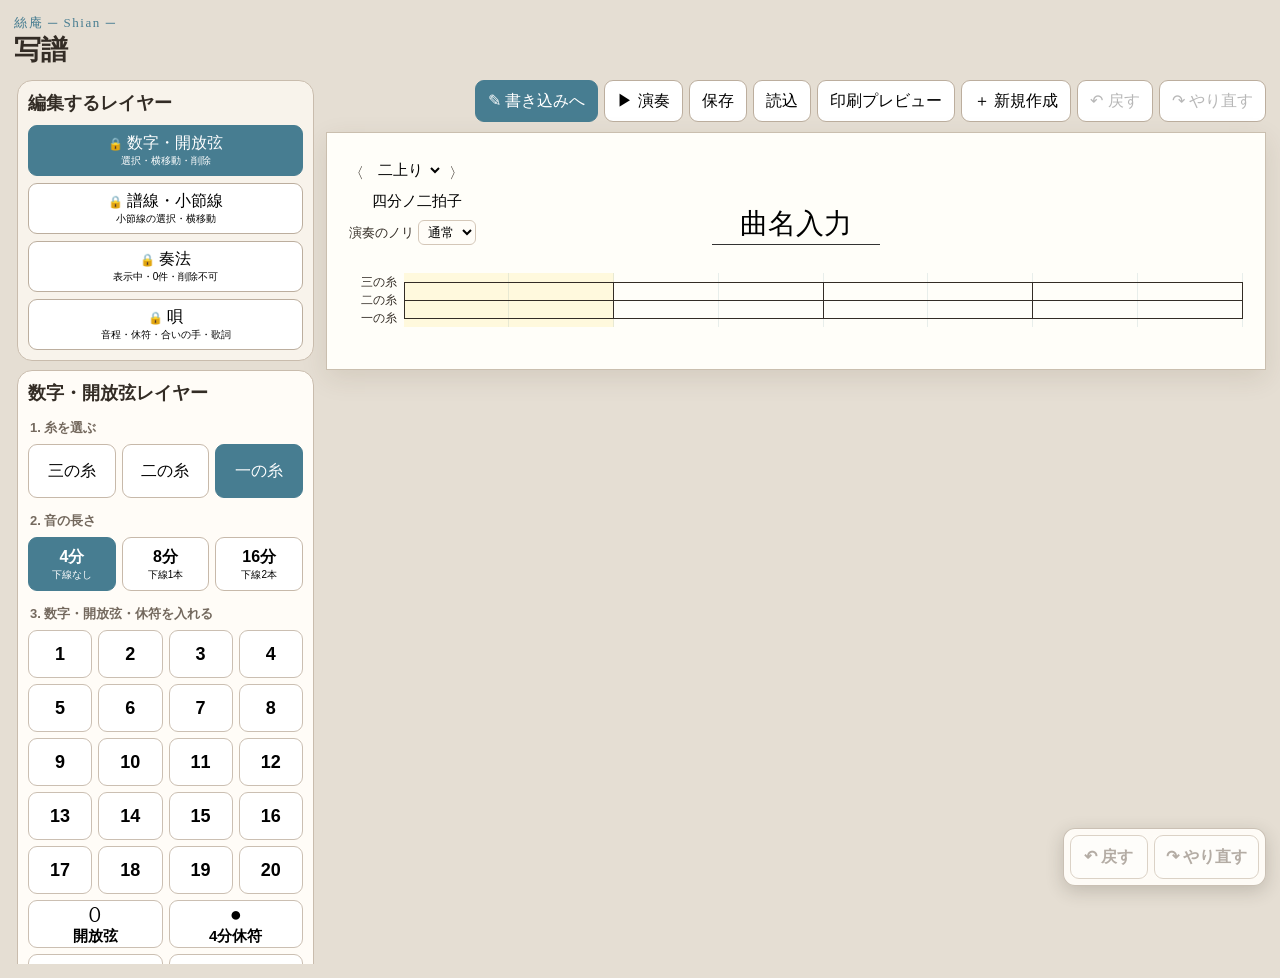
==== commit d3e07615: "Add files via upload" ====
--- a/index.html
+++ b/index.html
@@ -214,6 +214,16 @@
       .barline-handle.endline-handle{right:0}
       .barline-handle .bar-symbol{top:0;bottom:auto;height:100%;overflow:visible}
     }
+
+    /* 唄の三連符：3音の横位置は1拍幅を正確に三等分。通常音の配置は触らない。 */
+    .vocal-row.has-vocal-triplets{min-height:64px}
+    .vocal-row.has-vocal-triplets .vocal-measure{height:64px}
+    .vocal-row.has-vocal-triplets .vocal-note{margin-top:30px}
+    .vocal-row.has-vocal-triplets .vocal-slur-layer{top:16px}
+    .vocal-note.vocal-triplet-note{justify-self:stretch;box-sizing:border-box;min-width:0;width:33.333333%;margin-left:var(--triplet-left,0%);}
+    .vocal-triplet-mark{position:absolute;z-index:3;pointer-events:none;top:9px;left:0;height:25px;margin:0;min-width:0;border-top:1.5px solid currentColor;border-radius:50% 50% 0 0;color:#222;}
+    .vocal-triplet-mark::after{content:"3";position:absolute;top:-9px;left:50%;transform:translateX(-50%);padding:0 4px;background:var(--paper,#fffef9);font:700 12px/14px Arial,sans-serif}
+    @media screen and (min-width:900px){.vocal-row.has-vocal-triplets{min-height:calc(64px * var(--screen-score-scale,1))}.vocal-row.has-vocal-triplets .vocal-measure{height:calc(64px * var(--screen-score-scale,1))}.vocal-row.has-vocal-triplets .vocal-note{margin-top:calc(30px * var(--screen-score-scale,1))}.vocal-row.has-vocal-triplets .vocal-slur-layer{top:calc(16px * var(--screen-score-scale,1))}}
   </style>
   <link rel="stylesheet" href="./print-v2.css?v=248">
 </head>
@@ -296,7 +306,7 @@
       <fieldset><legend>1. 糸を選ぶ</legend><div id="vocalStrings" class="seg"></div></fieldset>
       <fieldset><legend>2. 音の長さ</legend><div id="vocalDurations" class="seg"></div></fieldset>
       <fieldset><legend>3. 数字・休符・合いの手を入れる</legend><div id="vocalNumbers" class="nums"></div><div class="vocal-extras"><button data-vocal-rest="4">・ 4分休符</button><button data-vocal-rest="2"><u>・</u> 8分休符</button><button data-vocal-rest="1"><span style="text-decoration:underline double;text-underline-offset:2px">・</span> 16分休符</button><button data-vocal-interjection="true">× 合いの手</button></div></fieldset>
-      <fieldset><legend>4. 部品</legend><div class="part-tools"><button id="vocalSlur"><span class="part-preview" aria-hidden="true">⌒</span>スラー</button><button id="vocalDot" aria-pressed="false">付点</button></div><small>スラーを押し、始点と終点の唄記号を順に押します。付点は選択中の唄音を1.5倍にします。</small></fieldset>
+      <fieldset><legend>4. 部品</legend><div class="part-tools"><button id="vocalSlur"><span class="part-preview" aria-hidden="true">⌒</span>スラー</button><button id="vocalTriplet" type="button" aria-pressed="false">三連符（3音＝1拍）</button><button id="vocalDot" aria-pressed="false">付点</button></div><small>三連符を押し、開始する拍を選んで数字を3つ入力します（8分音符3音で1拍）。スラーを押し、始点と終点の唄記号を順に押します。付点は選択中の唄音を1.5倍にします。</small></fieldset>
       <div class="status"><div><small>現在の入力位置</small><strong id="vocalStatus"></strong></div><div class="move"><button id="vocalPrev">←</button><button id="vocalNext">→</button><button id="vocalRed">選択した音程を赤に</button><button id="vocalBlack">黒に戻す</button><button id="deleteVocal" class="del">選択した唄部品を削除</button></div></div>
     </div>
   </section>
@@ -397,7 +407,7 @@
 let state={...defaults},past=[],future=[],hasSaved=false;
 let scoreMetricsReady=false,scoreMetricsPass=0;
 let annotationPageReferenceSize=null;
-let drawing=false,draft=null,selectedItemId=null,selectedScoreTarget=null,dragging=null,cursorVisible=false,lastInserted=null,keyboardBuffer="",vocalAnchorSelection=null,vocalAnchorOffset=0,vocalTool="note",vocalSlurStartId=null,tripletMode=false,tripletStartAnchor=null,slurStartAnchor=null;
+let drawing=false,draft=null,selectedItemId=null,selectedScoreTarget=null,dragging=null,cursorVisible=false,lastInserted=null,keyboardBuffer="",vocalAnchorSelection=null,vocalAnchorOffset=0,vocalTool="note",vocalSlurStartId=null,vocalTripletArmed=false,vocalTripletDraft=[],vocalTripletOrigin=null,tripletMode=false,tripletStartAnchor=null,slurStartAnchor=null;
 let rangeDrag=null,rangeBox=null,rangeMove=null,shiftHeld=false;const rangeNoteKeys=new Set(),rangeTechniqueIds=new Set();
 const q=x=>document.querySelector(x),qAll=x=>document.querySelectorAll(x),clamp=(v,min,max)=>Math.min(max,Math.max(min,v));
 function updateScreenScoreScale(){
@@ -473,9 +483,40 @@
 function isHanma(m){return state.measureSpecials?.[String(m)]?.type==="hanma"}
 function measureCapacityFor(m){return Math.max(1,Math.round(measureCapacity()*(isHanma(m)?0.5:1)))}
 function normalizeLyrics(){const source=Array.isArray(state.lyrics)?state.lyrics:[];state.lyrics=Array.from({length:state.rows},(_,row)=>ShianRowContent.normalizeLyricText(source[row]||""));const anchors=Array.isArray(state.lyricsGlyphAnchors)?state.lyricsGlyphAnchors:[];state.lyricsGlyphAnchors=Array.from({length:state.rows},(_,row)=>{const entry=anchors[row];if(!entry||entry.text!==state.lyrics[row]||!Array.isArray(entry.glyphs))return null;return{text:state.lyrics[row],glyphs:entry.glyphs.flatMap(glyph=>Number.isInteger(Number(glyph?.m))&&Number.isFinite(Number(glyph?.measureX))?[{text:String(glyph.text||""),m:Number(glyph.m),measureX:clamp(Number(glyph.measureX),0,1)}]:[])}});if(typeof state.vocalVisible!=="boolean")state.vocalVisible=Boolean(state.lyricsMode);if(typeof state.lyricsVisible!=="boolean")state.lyricsVisible=Boolean(state.lyricsMode);state.lyricsMode=state.vocalVisible||state.lyricsVisible}
+function normalizeVocalTripletMetadata(notes){
+  const groups=new Map(),offsets=[0,1,3];
+  notes.forEach(note=>{if(typeof note.tripletId==="string"&&note.tripletId){if(!groups.has(note.tripletId))groups.set(note.tripletId,[]);groups.get(note.tripletId).push(note)}});
+  groups.forEach(group=>{
+    const start=Number(group[0].tripletStartP),measure=Number(group[0].m),valid=group.length===3&&Number.isInteger(start)&&start>=0&&start+4<=measureCapacityFor(measure)&&[0,1,2].every(index=>group.some(note=>note.tripletIndex===index&&note.p===start+offsets[index]&&note.m===measure&&note.tripletStartP===start&&note.kind==="pitch"&&note.d===2&&!note.dotted));
+    if(!valid)group.forEach(note=>{note.tripletId=null;note.tripletIndex=null;note.tripletStartP=null});
+  });
+}
+function vocalTripletStart(note){return typeof note.tripletId==="string"&&note.tripletId&&[0,1,2].includes(note.tripletIndex)?Number(note.tripletStartP):null}
+function vocalTripletGroups(m){const groups=new Map();state.vocalNotes.filter(note=>note.m===m&&vocalTripletStart(note)!==null).forEach(note=>{if(note.tripletIndex===0)groups.set(note.tripletId,note)});return [...groups.values()]}
+function vocalTripletRowHasNotes(row){return state.vocalNotes.some(note=>vocalTripletStart(note)!==null&&measureLocation(note.m).row===row)}
+function syncVocalTripletMarks(){
+  qAll("#scoreArea .vocal-triplet-mark").forEach(mark=>{
+    const id=mark.dataset.vocalTripletMark,measure=mark.closest(".vocal-measure"),rect=measure?.getBoundingClientRect();
+    if(!id||!rect?.width||!measure.offsetWidth)return;
+    const members=state.vocalNotes.filter(note=>note.tripletId===id&&[0,1,2].includes(note.tripletIndex)).sort((a,b)=>a.tripletIndex-b.tripletIndex);
+    if(members.length!==3)return;
+    const elements=[...measure.querySelectorAll("[data-vocal-note]")],glyphRects=members.map(note=>elements.find(el=>el.dataset.vocalNote===note.id)?.querySelector(".vocal-note-value")?.getBoundingClientRect());
+    if(glyphRects.some(r=>!r?.width))return;
+    // Convert displayed client pixels back to layout pixels (including paper zoom).
+    const scale=measure.offsetWidth/rect.width,centers=glyphRects.map(r=>r.left+r.width/2),pad=Math.max(5,Math.min(10,glyphRects[0].width*scale*.55));
+    const left=(Math.min(...centers)-rect.left)*scale-pad,width=(Math.max(...centers)-Math.min(...centers))*scale+pad*2;
+    // Keep the triplet arc 21 layout pixels above the actual highest vocal numeral.
+    // This is 3px closer than the previous 24px gap, and follows zoom/reflow.
+    const top=(Math.min(...glyphRects.map(r=>r.top))-rect.top)*scale-21;
+    mark.style.left=`${left.toFixed(2)}px`;
+    mark.style.top=`${Math.max(0,top).toFixed(2)}px`;
+    mark.style.width=`${Math.max(12,width).toFixed(2)}px`;
+  });
+}
 function normalizeVocalNotes(){
   const total=state.rowMeasureCounts.reduce((sum,count)=>sum+count,0),capacity=measureCapacity();
-  state.vocalNotes=(Array.isArray(state.vocalNotes)?state.vocalNotes:[]).filter(note=>note&&Number.isInteger(Number(note.m))&&Number.isInteger(Number(note.p))&&Number(note.m)>=0&&Number(note.m)<total&&Number(note.p)>=0&&Number(note.p)<capacity).map(note=>{const value=String(note.v??"0"),kind=["pitch","rest","interjection"].includes(note.kind)?note.kind:(value==="・"?"rest":value==="×"?"interjection":"pitch"),pitchType=kind==="pitch"?(value==="0"?"open":"stopped"):"none",color=kind==="pitch"&&/^#[0-9a-f]{6}$/i.test(String(note.color||""))?String(note.color):"#222222",savedAnchor=note.anchor&&Number.isInteger(Number(note.anchor.m))&&Number.isInteger(Number(note.anchor.p))?{m:Number(note.anchor.m),p:Number(note.anchor.p)}:null,legacyAnchor=!Object.prototype.hasOwnProperty.call(note,"anchor")&&state.notes.some(item=>Number(item.m)===Number(note.m)&&Number(item.p)===Number(note.p))?{m:Number(note.m),p:Number(note.p)}:null,anchor=savedAnchor&&state.notes.some(item=>item.m===savedAnchor.m&&item.p===savedAnchor.p)?savedAnchor:legacyAnchor,anchorOffset=anchor?Math.max(0,Number.isInteger(Number(note.anchorOffset))?Number(note.anchorOffset):Number(note.p)-anchor.p):0;return{id:String(note.id||uid()),m:Number(note.m),p:Number(note.p),v:value,s:[1,2,3].includes(Number(note.s))?Number(note.s):3,d:[1,2,4].includes(Number(note.d))?Number(note.d):4,dotted:Boolean(note.dotted),x:Number(note.x)||0,kind,pitchType,color,anchor,anchorOffset}});
+  state.vocalNotes=(Array.isArray(state.vocalNotes)?state.vocalNotes:[]).filter(note=>note&&Number.isInteger(Number(note.m))&&Number.isInteger(Number(note.p))&&Number(note.m)>=0&&Number(note.m)<total&&Number(note.p)>=0&&Number(note.p)<capacity).map(note=>{const value=String(note.v??"0"),kind=["pitch","rest","interjection"].includes(note.kind)?note.kind:(value==="・"?"rest":value==="×"?"interjection":"pitch"),pitchType=kind==="pitch"?(value==="0"?"open":"stopped"):"none",color=kind==="pitch"&&/^#[0-9a-f]{6}$/i.test(String(note.color||""))?String(note.color):"#222222",savedAnchor=note.anchor&&Number.isInteger(Number(note.anchor.m))&&Number.isInteger(Number(note.anchor.p))?{m:Number(note.anchor.m),p:Number(note.anchor.p)}:null,legacyAnchor=!Object.prototype.hasOwnProperty.call(note,"anchor")&&state.notes.some(item=>Number(item.m)===Number(note.m)&&Number(item.p)===Number(note.p))?{m:Number(note.m),p:Number(note.p)}:null,anchor=savedAnchor&&state.notes.some(item=>item.m===savedAnchor.m&&item.p===savedAnchor.p)?savedAnchor:legacyAnchor,anchorOffset=anchor?Math.max(0,Number.isInteger(Number(note.anchorOffset))?Number(note.anchorOffset):Number(note.p)-anchor.p):0;return{id:String(note.id||uid()),m:Number(note.m),p:Number(note.p),v:value,s:[1,2,3].includes(Number(note.s))?Number(note.s):3,d:[1,2,4].includes(Number(note.d))?Number(note.d):4,dotted:Boolean(note.dotted),x:Number(note.x)||0,kind,pitchType,color,anchor,anchorOffset,tripletId:typeof note.tripletId==="string"?note.tripletId:null,tripletIndex:note.tripletIndex===null||note.tripletIndex===undefined?null:Number(note.tripletIndex),tripletStartP:note.tripletStartP===null||note.tripletStartP===undefined?null:Number(note.tripletStartP)}});
+  normalizeVocalTripletMetadata(state.vocalNotes);
   state.vocalString=[1,2,3].includes(Number(state.vocalString))?Number(state.vocalString):3;state.vocalDuration=[1,2,4].includes(Number(state.vocalDuration))?Number(state.vocalDuration):4;
 }
 function normalizeVocalSlurs(){
@@ -633,13 +674,13 @@
   if(!state.notes.length){alert("演奏できる音がまだ入力されていません。");return}
   save();
   const heldSources=new Set((state.noteHolds||[]).map(hold=>window.ShianNoteHold.sourceKeyFor(hold)));
-  const payload={format:"shian-live-score",version:7,sentAt:Date.now(),score:{editorOnlyNoteHolds:true,title:String(state.title||""),tuning:String(state.tuning||"二上り"),meter:String(state.meter||"2/4"),rhythmFeel:normalizeRhythmFeel(state.rhythmFeel),measureCount:totalMeasures(),measureSpecials:state.measureSpecials,repeatBarlines:playerRepeatBarlines(),scoreParts:(state.scoreParts||[]).map(part=>{const kind=part.kind==="same2"?"same2":"same1",sourceMeasureSpan=kind==="same2"?2:1;return{type:"measureRepeat",kind,m:Number(part.m),repeatCount:1,sourceMeasureOffset:-sourceMeasureSpan,displayMeasureSpan:1,playbackMeasureSpan:sourceMeasureSpan}}),notes:state.notes.map(note=>{const held=heldSources.has(`${Number(note.m)},${Number(note.s)},${Number(note.p)}`),duration=[1,2,4].includes(Number(note.d))?Number(note.d):4;return{m:Number(note.m)||0,s:Number(note.s)||1,p:Number(note.p)||0,d:duration+(held?4:0),heldByHold:held,holdDuration:held?4:0,v:String(note.v||""),rest:Boolean(note.rest)}}),tuplets:(state.tuplets||[]).map(tuplet=>({id:String(tuplet.id||""),type:"triplet",start:{m:Number(tuplet.start?.m),s:Number(tuplet.start?.s),p:Number(tuplet.start?.p)},end:{m:Number(tuplet.end?.m),s:Number(tuplet.end?.s),p:Number(tuplet.end?.p)},targetBeats:Number(tuplet.targetBeats)||1})),shamisenSlurs:playerShamisenSlurs(),shamisenTechniques:playerShamisenTechniques(),vocalNotes:state.vocalNotes.map(note=>({id:String(note.id||""),m:Number(note.m)||0,s:Number(note.s)||3,p:Number(note.p)||0,d:[1,2,4].includes(Number(note.d))?Number(note.d):4,v:String(note.v||""),kind:String(note.kind||"pitch")})),vocalSlurs:(state.vocalSlurs||[]).map(slur=>({startId:String(slur.startId||""),endId:String(slur.endId||"")}))}};
+  const payload={format:"shian-live-score",version:7,sentAt:Date.now(),score:{editorOnlyNoteHolds:true,title:String(state.title||""),tuning:String(state.tuning||"二上り"),meter:String(state.meter||"2/4"),rhythmFeel:normalizeRhythmFeel(state.rhythmFeel),measureCount:totalMeasures(),measureSpecials:state.measureSpecials,repeatBarlines:playerRepeatBarlines(),scoreParts:(state.scoreParts||[]).map(part=>{const kind=part.kind==="same2"?"same2":"same1",sourceMeasureSpan=kind==="same2"?2:1;return{type:"measureRepeat",kind,m:Number(part.m),repeatCount:1,sourceMeasureOffset:-sourceMeasureSpan,displayMeasureSpan:1,playbackMeasureSpan:sourceMeasureSpan}}),notes:state.notes.map(note=>{const held=heldSources.has(`${Number(note.m)},${Number(note.s)},${Number(note.p)}`),duration=[1,2,4].includes(Number(note.d))?Number(note.d):4;return{m:Number(note.m)||0,s:Number(note.s)||1,p:Number(note.p)||0,d:duration+(held?4:0),heldByHold:held,holdDuration:held?4:0,v:String(note.v||""),rest:Boolean(note.rest)}}),tuplets:(state.tuplets||[]).map(tuplet=>({id:String(tuplet.id||""),type:"triplet",start:{m:Number(tuplet.start?.m),s:Number(tuplet.start?.s),p:Number(tuplet.start?.p)},end:{m:Number(tuplet.end?.m),s:Number(tuplet.end?.s),p:Number(tuplet.end?.p)},targetBeats:Number(tuplet.targetBeats)||1})),shamisenSlurs:playerShamisenSlurs(),shamisenTechniques:playerShamisenTechniques(),vocalNotes:state.vocalNotes.map(note=>({id:String(note.id||""),m:Number(note.m)||0,s:Number(note.s)||3,p:Number(note.p)||0,d:[1,2,4].includes(Number(note.d))?Number(note.d):4,v:String(note.v||""),kind:String(note.kind||"pitch"),tripletId:note.tripletId||null,tripletIndex:note.tripletIndex,tripletStartP:note.tripletStartP})),vocalSlurs:(state.vocalSlurs||[]).map(slur=>({startId:String(slur.startId||""),endId:String(slur.endId||"")}))}};
   payload.score.notes.forEach(note=>{const location=measureLocation(note.m);note.row=location.row;note.measureInRow=location.local});
   payload.score.vocalNotes.forEach((note,index)=>{note.dotted=Boolean(state.vocalNotes[index]?.dotted)});
   try{sessionStorage.setItem("shian-live-player-score",JSON.stringify(payload))}catch(error){console.warn("演奏データを一時保存できませんでした。",error)}
   const modal=q("#playerModal"),frame=q("#scorePlayerFrame");document.body.style.setProperty("--player-layout-width",`${document.body.getBoundingClientRect().width}px`);modal.hidden=false;document.body.classList.add("player-modal-open");
   const send=()=>{try{frame.contentWindow?.postMessage({type:"SHIAN_SCORE_UPDATE",payload},location.origin)}catch(error){console.warn("プレーヤーへ譜面を送れませんでした。",error)}};
-  frame.onload=()=>{send();setTimeout(send,150)};if(!frame.getAttribute("src"))frame.src="./player/index.html?v=246";else send();q("#closePlayer").focus();
+  frame.onload=()=>{send();setTimeout(send,150)};if(!frame.getAttribute("src"))frame.src="./player/index.html?v=247";else send();q("#closePlayer").focus();
 }
 function closeScorePlayer(){const modal=q("#playerModal"),frame=q("#scorePlayerFrame");try{frame.contentWindow?.postMessage({type:"SHIAN_PLAYER_STOP"},location.origin)}catch(error){console.warn("プレーヤーを停止できませんでした。",error)}q(".measure.playback-active")?.classList.remove("playback-active");modal.hidden=true;document.body.classList.remove("player-modal-open");document.body.style.removeProperty("--player-layout-width");q("#playScore")?.focus()}
 window.addEventListener("message",event=>{const frame=q("#scorePlayerFrame");if(event.origin!==location.origin||event.source!==frame?.contentWindow||event.data?.type!=="SHIAN_PLAYER_POSITION")return;q(".measure.playback-active")?.classList.remove("playback-active");const displayM=Number(event.data.displayM);if(!Number.isInteger(displayM))return;const measure=q(`.measure[data-measure="${displayM}"]`);if(!measure)return;measure.classList.add("playback-active")});
@@ -749,7 +790,7 @@
 function anchoredVocalScreenOffset(note){
   const anchor=vocalAnchor(note),button=q(`[data-vocal-note="${note.id}"]`);if(!anchor||!button)return null;
   const measure=button.closest(".vocal-measure"),targets=qAll(`[data-note^="${anchor.m},"][data-note$=",${anchor.p}"]`);if(!measure||!targets.length)return null;
-  const targetRects=[...targets].map(element=>(element.querySelector("b")||element).getBoundingClientRect()),measureRect=measure.getBoundingClientRect(),targetX=targetRects.reduce((sum,rect)=>sum+rect.left+rect.width/2,0)/targetRects.length+(Number(note.anchorOffset)||0)*measureRect.width/measureCapacity(),position=effectiveVocalPosition(note),baseX=measureRect.left+(position.p+.5)*measureRect.width/measureCapacity();return targetX-baseX+(Number(note.x)||0);
+  const targetRects=[...targets].map(element=>(element.querySelector("b")||element).getBoundingClientRect()),measureRect=measure.getBoundingClientRect(),tripletStart=vocalTripletStart(note),linkedOffset=tripletStart===null?(Number(note.anchorOffset)||0):tripletStart-anchor.p,targetX=targetRects.reduce((sum,rect)=>sum+rect.left+rect.width/2,0)/targetRects.length+linkedOffset*measureRect.width/measureCapacity(),position=effectiveVocalPosition(note),baseX=tripletStart===null?measureRect.left+(position.p+.5)*measureRect.width/measureCapacity():measureRect.left+(tripletStart+2/3)*measureRect.width/measureCapacity();return targetX-baseX+(Number(note.x)||0);
 }
 function syncAnchoredVocalPositions(){
   state.vocalNotes.forEach(note=>{const offset=anchoredVocalScreenOffset(note),button=q(`[data-vocal-note="${note.id}"]`);if(button&&Number.isFinite(offset))button.style.setProperty("--vocal-x",`${offset}px`)});
@@ -920,12 +961,12 @@
   const selected=selectedScoreTarget?.type==="vocal"&&selectedScoreTarget.id===note.id?" selected":"",slurStart=vocalTool==="slur"&&vocalSlurStartId===note.id?" slur-start":"",dotted=note.dotted?" dotted":"";
   const kind=["pitch","rest","interjection"].includes(note.kind)?note.kind:"pitch",mark=kind==="pitch"?vocalStringMark(note.s):"",label=kind==="rest"?"休符":kind==="interjection"?"合いの手":"唄の音程";
   const color=kind==="pitch"?note.color||"#222222":"#222222";
-  const position=effectiveVocalPosition(note),anchored=vocalAnchor(note)?" anchored":"";
-  return `<button class="vocal-note d${note.d} kind-${kind}${selected}${anchored}${slurStart}${dotted}" style="grid-column:${position.p+1};--vocal-x:${effectiveVocalX(note)}px;--vocal-color:${esc(color)}" data-vocal-note="${esc(note.id)}" aria-label="${label} ${esc(note.v)}"><span class="vocal-note-value">${esc(note.v)}${note.dotted?'<span class="vocal-dot" aria-hidden="true">・</span>':""}</span><span class="vocal-string-mark">${mark}</span></button>`;
+  const position=effectiveVocalPosition(note),anchored=vocalAnchor(note)?" anchored":"",tripletStart=vocalTripletStart(note),triplet=tripletStart===null?"":" vocal-triplet-note",tripletGrid=tripletStart===null?`${position.p+1}`:`${tripletStart+1} / span 4`,tripletVar=tripletStart===null?"":`;--triplet-left:${(note.tripletIndex*100/3).toFixed(5)}%`;
+  return `<button class="vocal-note d${note.d} kind-${kind}${selected}${anchored}${slurStart}${dotted}${triplet}" style="grid-column:${tripletGrid};--vocal-x:${effectiveVocalX(note)}px;--vocal-color:${esc(color)}${tripletVar}" data-vocal-note="${esc(note.id)}" aria-label="${label} ${esc(note.v)}"><span class="vocal-note-value">${esc(note.v)}${note.dotted?'<span class="vocal-dot" aria-hidden="true">・</span>':""}</span><span class="vocal-string-mark">${mark}</span></button>`;
 }
 function vocalMeasureHtml(m){
   const capacity=measureCapacityFor(m),grow=screenMeasureGrow(m);
-  return `<div class="vocal-measure" style="--measure-grow:${grow};--meter-columns:${capacity}">${Array.from({length:capacity},(_,p)=>`<button class="vocal-cell ${state.scoreEditLayer==="vocal"&&cursorVisible&&state.m===m&&state.p===p?"cursor":""}" data-vocal-cell="${m},${p}" aria-label="${m+1}小節 ${p+1}位置"></button>`).join("")}${state.vocalNotes.filter(note=>note.m===m).map(vocalNoteHtml).join("")}</div>`;
+  return `<div class="vocal-measure" style="--measure-grow:${grow};--meter-columns:${capacity}">${Array.from({length:capacity},(_,p)=>`<button class="vocal-cell ${state.scoreEditLayer==="vocal"&&cursorVisible&&state.m===m&&state.p===p?"cursor":""}" data-vocal-cell="${m},${p}" aria-label="${m+1}小節 ${p+1}位置"></button>`).join("")}${state.vocalNotes.filter(note=>note.m===m).map(vocalNoteHtml).join("")}${vocalTripletGroups(m).map(note=>`<span class="vocal-triplet-mark" data-vocal-triplet-mark="${esc(note.tripletId)}" aria-label="唄の三連符"></span>`).join("")}</div>`;
 }
 function measureHtml(m){
   const location=measureLocation(m),row=location.row,boundary=location.local,rowMeasures=location.count,startKey=barlineKey(row,boundary),endKey=barlineKey(row,rowMeasures),selected=selectedScoreTarget?.type==="barline"&&selectedScoreTarget.key===startKey?" selected":"";
@@ -985,12 +1026,13 @@
   q("#vocalStrings").innerHTML=[3,2,1].map(s=>`<button class="${s===state.vocalString?"on":""}" data-vocal-string="${s}"><b>${["","一","二","三"][s]}の糸</b><small>${s===3?"印なし":vocalStringMark(s)}</small></button>`).join("");
   q("#vocalDurations").innerHTML=[[4,"4分","下線なし"],[2,"8分","下線1本"],[1,"16分","下線2本"]].map(item=>`<button class="${item[0]===state.vocalDuration?"on":""}" data-vocal-duration="${item[0]}"><b>${item[1]}</b><small>${item[2]}</small></button>`).join("");
   q("#vocalNumbers").innerHTML=vocalVals.map(value=>`<button data-vocal-value="${value}">${value}</button>`).join("");
+  q("#vocalTriplet").classList.toggle("on",vocalTripletArmed);q("#vocalTriplet").setAttribute("aria-pressed",String(vocalTripletArmed));
   q("#vocalSlur").classList.toggle("on",vocalTool==="slur");q("#vocalSlur").setAttribute("aria-pressed",String(vocalTool==="slur"));
   q("#tripletTool").classList.toggle("on",tripletMode);q("#tripletTool").setAttribute("aria-pressed",String(tripletMode));document.body.classList.toggle("triplet-selecting",tripletMode);
-  q("#vocalStatus").textContent=vocalTool==="slur"?(vocalSlurStartId?"スラーの終点を押してください":"スラーの始点を押してください"):`${location.row+1}段・${location.local+1}小節・16分位置${state.p+1}/${currentCapacity}（${vocalAnchorLabel(activeVocalAnchor())}）${selectedScoreTarget?.type==="vocal"?"（選択中：ドラッグ／矢印で微調整）":""}`;
+  q("#vocalStatus").textContent=vocalTripletArmed?`三連符：${vocalTripletDraft.length}/3音入力（1拍に3音。Escまたは三連符ボタンで中止）`:vocalTool==="slur"?(vocalSlurStartId?"スラーの終点を押してください":"スラーの始点を押してください"):`${location.row+1}段・${location.local+1}小節・16分位置${state.p+1}/${currentCapacity}（${vocalAnchorLabel(activeVocalAnchor())}）${selectedScoreTarget?.type==="vocal"?"（選択中：ドラッグ／矢印で微調整）":""}`;
   const printStarts=pageStartRows();
   const rowContent=ShianRowContent.rows(state);
-  q("#scoreArea").innerHTML=Array.from({length:state.rows},(_,r)=>{const content=rowContent[r],editingVocal=state.scoreEditLayer==="vocal"&&measureLocation(state.m).row===r,showLyrics=content.lyrics||editingVocal&&state.lyricsVisible,showVocal=content.vocal||editingVocal&&state.vocalVisible,lyrics=ShianRowContent.normalizeLyricText(state.lyrics[r]||""),lyricsLines=Math.max(1,ShianRowContent.lyricLines(lyrics,{preserveTrailing:true}).length);return`<section class="staff${showLyrics||showVocal?" has-song-content":""}${printStarts.has(r)?" print-page-start":""}${Array.from({length:measuresInRow(r)},(_,i)=>rowStartMeasure(r)+i).some(isHanma)?" has-hanma":""}" data-row-has-lyrics="${content.hasLyrics}" data-row-has-vocal="${content.hasVocal}">${r===0?'<div class="annotation-boundary-space" data-annotation-boundary="beforeScore" aria-hidden="true"></div>':""}<div class="score-wrap"><div class="labels">${r===0?"<span>三の糸</span><span>二の糸</span><span>一の糸</span>":"<span></span><span></span><span></span>"}</div><div class="score-scroll"><div class="score">${Array.from({length:measuresInRow(r)},(_,i)=>measureHtml(rowStartMeasure(r)+i)).join("")}</div></div></div><div class="annotation-boundary-space" data-annotation-boundary="afterScore" aria-hidden="true"></div>${showLyrics?`<div class="lyrics-row"><span class="lyrics-label">歌詞</span><span class="lyrics-field"><textarea class="lyrics-input" data-lyrics-row="${r}" data-lyrics-lines="${lyricsLines}" rows="${lyricsLines}" maxlength="500" wrap="off" spellcheck="false" aria-label="${r+1}段目の歌詞">${esc(lyrics)}</textarea><span class="lyrics-display" data-lyrics-display-row="${r}" data-lyrics-lines="${lyricsLines}" aria-hidden="true"></span></span></div><div class="annotation-boundary-space" data-annotation-boundary="afterLyrics" aria-hidden="true"></div>`:""}${showVocal?`<div class="vocal-row"><span class="vocal-label">唄</span><div class="vocal-score">${Array.from({length:measuresInRow(r)},(_,i)=>vocalMeasureHtml(rowStartMeasure(r)+i)).join("")}</div></div><div class="annotation-boundary-space" data-annotation-boundary="afterVocal" aria-hidden="true"></div>`:""}</section>`}).join("");
+  q("#scoreArea").innerHTML=Array.from({length:state.rows},(_,r)=>{const content=rowContent[r],editingVocal=state.scoreEditLayer==="vocal"&&measureLocation(state.m).row===r,showLyrics=content.lyrics||editingVocal&&state.lyricsVisible,showVocal=content.vocal||editingVocal&&state.vocalVisible,lyrics=ShianRowContent.normalizeLyricText(state.lyrics[r]||""),lyricsLines=Math.max(1,ShianRowContent.lyricLines(lyrics,{preserveTrailing:true}).length);return`<section class="staff${showLyrics||showVocal?" has-song-content":""}${printStarts.has(r)?" print-page-start":""}${Array.from({length:measuresInRow(r)},(_,i)=>rowStartMeasure(r)+i).some(isHanma)?" has-hanma":""}" data-row-has-lyrics="${content.hasLyrics}" data-row-has-vocal="${content.hasVocal}">${r===0?'<div class="annotation-boundary-space" data-annotation-boundary="beforeScore" aria-hidden="true"></div>':""}<div class="score-wrap"><div class="labels">${r===0?"<span>三の糸</span><span>二の糸</span><span>一の糸</span>":"<span></span><span></span><span></span>"}</div><div class="score-scroll"><div class="score">${Array.from({length:measuresInRow(r)},(_,i)=>measureHtml(rowStartMeasure(r)+i)).join("")}</div></div></div><div class="annotation-boundary-space" data-annotation-boundary="afterScore" aria-hidden="true"></div>${showLyrics?`<div class="lyrics-row"><span class="lyrics-label">歌詞</span><span class="lyrics-field"><textarea class="lyrics-input" data-lyrics-row="${r}" data-lyrics-lines="${lyricsLines}" rows="${lyricsLines}" maxlength="500" wrap="off" spellcheck="false" aria-label="${r+1}段目の歌詞">${esc(lyrics)}</textarea><span class="lyrics-display" data-lyrics-display-row="${r}" data-lyrics-lines="${lyricsLines}" aria-hidden="true"></span></span></div><div class="annotation-boundary-space" data-annotation-boundary="afterLyrics" aria-hidden="true"></div>`:""}${showVocal?`<div class="vocal-row${vocalTripletRowHasNotes(r)?" has-vocal-triplets":""}"><span class="vocal-label">唄</span><div class="vocal-score">${Array.from({length:measuresInRow(r)},(_,i)=>vocalMeasureHtml(rowStartMeasure(r)+i)).join("")}</div></div><div class="annotation-boundary-space" data-annotation-boundary="afterVocal" aria-hidden="true"></div>`:""}</section>`}).join("");
   applyContentAwareMeasureWidths();
   q(".paper").classList.toggle("lyrics-mode",state.lyricsMode);q("#vocalVisible").checked=state.vocalVisible;q("#lyricsVisible").checked=state.lyricsVisible;
   q(".paper").classList.toggle("preview-mode",state.preview);
@@ -1004,7 +1046,7 @@
   q("#removeRow").disabled=state.rows<=1;q("#removeMeasure").disabled=measuresInRow(location.row)<=1;save();
   q("#toggleHanma").textContent=isHanma(state.m)?"選択小節の半間を解除":"選択小節を半間にする";q("#hanmaStatus").textContent=`${location.row+1}段・${location.local+1}小節（${isHanma(state.m)?"半間":"通常小節"}）`;
   /* 表示切替後の新しい用紙高でSVG座標を確定してから、各部品を保存済みの段位置へ戻す。 */
-  applyPreview();syncAnchoredVocalPositions();syncVocalSlurs();syncTuplets();
+  applyPreview();syncAnchoredVocalPositions();syncVocalTripletMarks();syncVocalSlurs();syncTuplets();
 }
 function activeLayer(){return state.layers.find(layer=>layer.id===state.activeLayerId)||null}
 function selectedItem(){return activeLayer()?.items.find(item=>item.id===selectedItemId)||null}
@@ -1423,11 +1465,29 @@
   if(lastInserted&&lastInserted.d===duration&&lastInserted.s!==stringNumber&&!state.notes.some(n=>n.m===lastInserted.m&&n.s===stringNumber&&n.p===lastInserted.p)){state.m=lastInserted.m;state.p=lastInserted.p}else if(lastInserted?.d!==duration)lastInserted=null;
   state.s=stringNumber;state.d=duration;return insert(displayValue,false,duration);
 }
+function resetVocalTripletInput(){vocalTripletArmed=false;vocalTripletDraft=[];vocalTripletOrigin=null}
+function insertVocalTripletPitch(value){
+  if(!vocalVals.includes(String(value)))return false;
+  if(!vocalTripletDraft.length){
+    const m=Number(state.m),p=Number(state.p),capacity=measureCapacityFor(m);
+    if(p<0||p+4>capacity){alert("三連符を置くには、開始位置から1拍分（16分4マス）の空きが必要です。");return false}
+    if(state.vocalNotes.some(note=>note.m===m&&((vocalTripletStart(note)!==null?note.tripletStartP+4:note.p+note.d*(note.dotted?1.5:1))>p&&note.p<p+4))){alert("選んだ1拍の範囲に唄の数字があります。空いた拍を選んでください。");return false}
+    const anchor=vocalAnchorSelection&&state.notes.some(note=>note.m===vocalAnchorSelection.m&&note.p===vocalAnchorSelection.p)?{...vocalAnchorSelection}:null;
+    vocalTripletOrigin={m,p,s:state.vocalString,anchor,anchorOffset:anchor?Number(vocalAnchorOffset)||0:0};
+  }
+  vocalTripletDraft.push(String(value));
+  if(vocalTripletDraft.length!==3)return true;
+  const o=vocalTripletOrigin,group=uid(),offsets=[0,1,3];snap();
+  vocalTripletDraft.forEach((v,i)=>state.vocalNotes.push({id:uid(),m:o.m,p:o.p+offsets[i],v,s:o.s,d:2,dotted:false,x:0,kind:"pitch",pitchType:v==="0"?"open":"stopped",color:"#222222",anchor:o.anchor,anchorOffset:o.anchor?o.anchorOffset+offsets[i]:0,tripletId:group,tripletIndex:i,tripletStartP:o.p}));
+  if(o.p+4<measureCapacityFor(o.m)){state.m=o.m;state.p=o.p+4}else if(o.m<totalMeasures()-1){state.m=o.m+1;state.p=0}else{state.m=o.m;state.p=o.p};
+  selectedScoreTarget=null;vocalAnchorSelection=null;vocalAnchorOffset=0;resetVocalTripletInput();return true;
+}
 function insertVocal(value,kind="pitch",duration=state.vocalDuration){
+  if(vocalTripletArmed){if(kind!=="pitch"){alert("三連符には数字を3音入力してください。");return false}return insertVocalTripletPitch(value)}
   const allowed=kind==="pitch"?vocalVals.includes(String(value)):kind==="rest"?String(value)==="・":kind==="interjection"?String(value)==="×":false;
   if(!allowed||![1,2,4].includes(Number(duration)))return false;
   const anchor=vocalAnchorSelection&&state.notes.some(item=>item.m===vocalAnchorSelection.m&&item.p===vocalAnchorSelection.p)?{...vocalAnchorSelection}:null,anchorOffset=anchor?Math.max(0,Number(vocalAnchorOffset)||0):0,insertion=anchor?{m:anchor.m,p:anchor.p+anchorOffset}:{m:state.m,p:state.p};state.m=insertion.m;state.p=insertion.p;
-  snap();state.vocalNotes=state.vocalNotes.filter(note=>{const pos=effectiveVocalPosition(note);return!(pos.m===insertion.m&&pos.p===insertion.p)});
+  snap();const occupying=state.vocalNotes.filter(note=>note.m===insertion.m&&(note.p===insertion.p||(vocalTripletStart(note)!==null&&insertion.p>=note.tripletStartP&&insertion.p<note.tripletStartP+4)));const removedGroups=new Set(occupying.map(note=>note.tripletId).filter(Boolean));state.vocalNotes=state.vocalNotes.filter(note=>!removedGroups.has(note.tripletId)&&!(note.m===insertion.m&&note.p===insertion.p));
   const noteValue=String(value),note={id:uid(),m:insertion.m,p:insertion.p,v:noteValue,s:state.vocalString,d:Number(duration),dotted:kind==="pitch"&&Boolean(state.vocalDotted),x:0,kind,pitchType:kind==="pitch"?(noteValue==="0"?"open":"stopped"):"none",color:"#222222",anchor,anchorOffset};state.vocalNotes.push(note);selectedScoreTarget={type:"vocal",id:note.id};cursorVisible=true;
   if(anchor){const nextOffset=anchorOffset+Number(duration),columnDuration=shamisenColumnDuration(anchor);if(nextOffset<columnDuration&&anchor.p+nextOffset<measureCapacity()){vocalAnchorSelection=anchor;vocalAnchorOffset=nextOffset;state.m=anchor.m;state.p=anchor.p+nextOffset}else{const next=nextShamisenColumn(anchor.m,anchor.p);vocalAnchorSelection=next;vocalAnchorOffset=0;if(next){state.m=next.m;state.p=next.p}}}
   else{const step=Number(duration);if(state.p+step<measureCapacity())state.p+=step;else if(state.m<totalMeasures()-1){state.m++;state.p=0}}
@@ -1457,25 +1517,26 @@
   updatePrintDialog();
   if(typeof q("#printDialog").showModal==="function")q("#printDialog").showModal();else q("#printDialog").setAttribute("open","");
 }
-load();state.scoreEditLayer="notes";drawing=false;
+load();state.scoreEditLayer="notes";drawing=false;document.addEventListener("keydown",event=>{if(event.key==="Escape"&&vocalTripletArmed){resetVocalTripletInput();render()}});
 document.addEventListener("click",e=>{const b=e.target.closest("button");if(!b)return;
   if(b.dataset.historyAction){const scrollX=window.scrollX,scrollY=window.scrollY,source=q(b.dataset.historyAction==="undo"?"#undo":"#redo");if(source&&!source.disabled)source.click();requestAnimationFrame(()=>window.scrollTo(scrollX,scrollY));return}
   if(b.id==="tripletTool"){tripletMode=!tripletMode;tripletStartAnchor=null;slurStartAnchor=null;selectedScoreTarget=null;selectedItemId=null;state.selectedSymbol=null;state.drawTool="select";drawing=false;state.scoreEditLayer="technique";cursorVisible=false}
   else if(b.id==="applyOshiBachi"){if(selectedScoreTarget?.type!=="note"){alert("押しバチを付ける数字または開放弦を1音選択してください。");return}const [m,s,p]=String(selectedScoreTarget.key||"").split(",").map(Number);if(addOshiBachi({m,s,p})){cursorVisible=false;render()}return}
   else if(b.id==="addNoteHold"){addSelectedNoteHold();return}
   else if(tripletMode&&b.dataset.note){const [m,s,p]=b.dataset.note.split(",").map(Number),anchor={m,s,p};if(!tripletStartAnchor){tripletStartAnchor=anchor;selectedScoreTarget=null}else if(createTriplet(tripletStartAnchor,anchor)){tripletStartAnchor=null;selectedScoreTarget=null}}
-  else if(b.id==="vocalSlur"){vocalTool=vocalTool==="slur"?"note":"slur";vocalSlurStartId=null;selectedScoreTarget=null;cursorVisible=false}
-  else if(b.id==="vocalDot"){const note=selectedScoreTarget?.type==="vocal"?state.vocalNotes.find(item=>item.id===selectedScoreTarget.id):null;if(note&&note.kind==="pitch"){snap();note.dotted=!note.dotted;state.vocalDotted=note.dotted}}
+  else if(b.id==="vocalTriplet"){if(vocalTripletArmed)resetVocalTripletInput();else{vocalTripletArmed=true;vocalTripletDraft=[];vocalTripletOrigin=null;vocalTool="note";vocalSlurStartId=null;selectedScoreTarget=null;cursorVisible=true}}
+  else if(b.id==="vocalSlur"){resetVocalTripletInput();vocalTool=vocalTool==="slur"?"note":"slur";vocalSlurStartId=null;selectedScoreTarget=null;cursorVisible=false}
+  else if(b.id==="vocalDot"){const note=selectedScoreTarget?.type==="vocal"?state.vocalNotes.find(item=>item.id===selectedScoreTarget.id):null;if(note&&note.tripletId){alert("三連符の3音には付点を付けられません。");return}if(note&&note.kind==="pitch"){snap();note.dotted=!note.dotted;state.vocalDotted=note.dotted}}
   else if(b.dataset.vocalString){state.vocalString=Number(b.dataset.vocalString)}
   else if(b.dataset.vocalDuration){state.vocalDuration=Number(b.dataset.vocalDuration)}
   else if(b.dataset.vocalValue!==undefined){insertVocal(b.dataset.vocalValue)}
   else if(b.dataset.vocalRest){insertVocal("・","rest",Number(b.dataset.vocalRest))}
   else if(b.dataset.vocalInterjection){insertVocal("×","interjection",state.vocalDuration)}
   else if(b.dataset.vocalCell){
-    [state.m,state.p]=b.dataset.vocalCell.split(",").map(Number);vocalAnchorSelection=null;vocalAnchorOffset=0;selectedScoreTarget=null;selectedItemId=null;cursorVisible=true;
+    vocalTripletDraft=[];vocalTripletOrigin=null;[state.m,state.p]=b.dataset.vocalCell.split(",").map(Number);vocalAnchorSelection=null;vocalAnchorOffset=0;selectedScoreTarget=null;selectedItemId=null;cursorVisible=true;
   }
   else if(b.dataset.vocalNote){
-    const note=state.vocalNotes.find(item=>item.id===b.dataset.vocalNote);
+    vocalTripletDraft=[];vocalTripletOrigin=null;const note=state.vocalNotes.find(item=>item.id===b.dataset.vocalNote);
     if(note&&vocalTool==="slur"){
       if(!vocalSlurStartId){vocalSlurStartId=note.id;selectedScoreTarget={type:"vocal",id:note.id}}
       else{const start=state.vocalNotes.find(item=>item.id===vocalSlurStartId);if(!start||start.id===note.id){alert("終点には別の唄記号を選んでください。")}else{snap();state.vocalSlurs.push({id:uid(),startId:start.id,endId:note.id});vocalTool="note";vocalSlurStartId=null;selectedScoreTarget={type:"vocal",id:note.id}}}
@@ -1527,7 +1588,7 @@
     const note=selectedScoreTarget?.type==="vocal"?state.vocalNotes.find(item=>item.id===selectedScoreTarget.id):null;if(note?.kind!=="pitch"){alert("赤色にできる唄の音程数字を選択してください。");return}snap();note.color=b.id==="vocalRed"?"#c62828":"#222222";
   }
   else if(b.id==="deleteVocal"){
-    const id=selectedScoreTarget?.type==="vocal"?selectedScoreTarget.id:null,len=state.vocalNotes.length;snap();state.vocalNotes=state.vocalNotes.filter(note=>id?note.id!==id:!(note.m===state.m&&note.p===state.p));if(len===state.vocalNotes.length)past.pop();selectedScoreTarget=null;
+    const id=selectedScoreTarget?.type==="vocal"?selectedScoreTarget.id:null,len=state.vocalNotes.length;snap();const selectedNote=state.vocalNotes.find(note=>note.id===id),deletedGroup=selectedNote?.tripletId;state.vocalNotes=state.vocalNotes.filter(note=>deletedGroup?note.tripletId!==deletedGroup:id?note.id!==id:!(note.m===state.m&&note.p===state.p));if(len===state.vocalNotes.length)past.pop();selectedScoreTarget=null;
   }
   else if(b.id==="resetPositions"&&confirm("数字・同じ記号・小節線の横位置を標準に戻しますか？")){snap();state.notes.forEach(note=>note.x=0);(state.scoreParts||[]).forEach(part=>part.x=0);state.measureOffsets=[]}
   else if(b.id==="delete"){
@@ -1570,7 +1631,7 @@
   else if(b.id==="deleteLayer"){alert("「奏法」レイヤーは標準レイヤーのため削除できません。");return}
   else if(b.id==="toggleDrawing"){clearRangeSelection();slurStartAnchor=null;drawing=!drawing;state.scoreEditLayer=drawing?"technique":"notes";selectedScoreTarget=null;renderLayers();return}
   else if(b.dataset.scoreLayer){
-    clearRangeSelection();slurStartAnchor=null;state.scoreEditLayer=b.dataset.scoreLayer;if(state.scoreEditLayer==="vocal"&&!state.vocalVisible&&!state.lyricsVisible)state.vocalVisible=true;if(state.scoreEditLayer!=="vocal")vocalAnchorSelection=null;keyboardBuffer="";drawing=state.scoreEditLayer==="technique";selectedScoreTarget=null;selectedItemId=null;cursorVisible=state.scoreEditLayer==="vocal";render();return;
+    clearRangeSelection();slurStartAnchor=null;resetVocalTripletInput();state.scoreEditLayer=b.dataset.scoreLayer;if(state.scoreEditLayer==="vocal"&&!state.vocalVisible&&!state.lyricsVisible)state.vocalVisible=true;if(state.scoreEditLayer!=="vocal")vocalAnchorSelection=null;keyboardBuffer="";drawing=state.scoreEditLayer==="technique";selectedScoreTarget=null;selectedItemId=null;cursorVisible=state.scoreEditLayer==="vocal";render();return;
   }
   else if(b.dataset.layer){state.activeLayerId=b.dataset.layer;selectedItemId=null;renderLayers();return}
   else if(b.dataset.tool){state.drawTool=b.dataset.tool;renderLayers();return}
@@ -1663,7 +1724,7 @@
     if(vocalMeasure)vocalMeasure.style.setProperty("--measure-grow",String(grow));
   });
   applyContentAwareMeasureWidths(measures);
-  syncLyricsToScore();syncAnchoredVocalPositions();syncVocalSlurs();syncTuplets();renderLayers(true);
+  syncLyricsToScore();syncAnchoredVocalPositions();syncVocalTripletMarks();syncVocalSlurs();syncTuplets();renderLayers(true);
 }
 function scheduleBarlineDragPreview(drag){
   barlinePreviewDrag=drag;
@@ -1714,7 +1775,7 @@
     qAll(`[data-note^="${scoreDrag.m},"][data-note$=",${scoreDrag.p}"]`).forEach(element=>element.style.setProperty("transform",`translateX(${x}px)`));
     renderLayers(true);
   }else if(scoreDrag.type==="vocal"){
-    const manualX=clamp(scoreDrag.originManualX+dx,scoreDrag.bounds.min,scoreDrag.bounds.max);scoreDrag.note.x=manualX;const button=q(`[data-vocal-note="${scoreDrag.note.id}"]`);if(button)button.style.setProperty("--vocal-x",`${scoreDrag.originVisualX+(manualX-scoreDrag.originManualX)}px`);
+    const manualX=clamp(scoreDrag.originManualX+dx,scoreDrag.bounds.min,scoreDrag.bounds.max);scoreDrag.note.x=manualX;const button=q(`[data-vocal-note="${scoreDrag.note.id}"]`);if(button)button.style.setProperty("--vocal-x",`${scoreDrag.originVisualX+(manualX-scoreDrag.originManualX)}px`);syncVocalTripletMarks();
   }else{
     state.measureOffsets=Array.isArray(state.measureOffsets)?state.measureOffsets:[];
     const bounded=clamp(dx,240-scoreDrag.leftWidth,scoreDrag.rightWidth-240);
@@ -1822,7 +1883,7 @@
 }
 window.addEventListener("beforeprint",ensurePrintLayout);
 window.addEventListener("afterprint",()=>{q("#printRootV2").replaceChildren()});
-function scheduleStableScoreMetrics(){const pass=++scoreMetricsPass,ready=document.fonts?.ready||Promise.resolve();ready.catch(()=>{}).then(()=>requestAnimationFrame(()=>requestAnimationFrame(()=>{if(pass!==scoreMetricsPass)return;const score=q("#scoreArea");if(!score||score.getBoundingClientRect().width<=0)return;scoreMetricsReady=true;applyPreview();syncAnchoredVocalPositions();syncVocalSlurs();syncTuplets();requestAnimationFrame(()=>{if(pass!==scoreMetricsPass)return;renderLayers(true)})})))}
+function scheduleStableScoreMetrics(){const pass=++scoreMetricsPass,ready=document.fonts?.ready||Promise.resolve();ready.catch(()=>{}).then(()=>requestAnimationFrame(()=>requestAnimationFrame(()=>{if(pass!==scoreMetricsPass)return;const score=q("#scoreArea");if(!score||score.getBoundingClientRect().width<=0)return;scoreMetricsReady=true;applyPreview();syncAnchoredVocalPositions();syncVocalTripletMarks();syncVocalSlurs();syncTuplets();requestAnimationFrame(()=>{if(pass!==scoreMetricsPass)return;renderLayers(true)})})))}
 window.addEventListener("resize",()=>{scoreMetricsReady=false;applyPreview();scheduleStableScoreMetrics()},{passive:true});
 window.addEventListener("storage",event=>{if(event.key!==KEY||!event.newValue)return;try{state={...defaults,...JSON.parse(event.newValue)};migrateState();ShianAnnotationVisibility.restoreSavedCommentLayers(state.layers);render()}catch(error){console.warn("更新された譜面を読み込めませんでした。",error)}});
 document.querySelector('.page-link[href="./annotations.html"]')?.addEventListener("click",save);
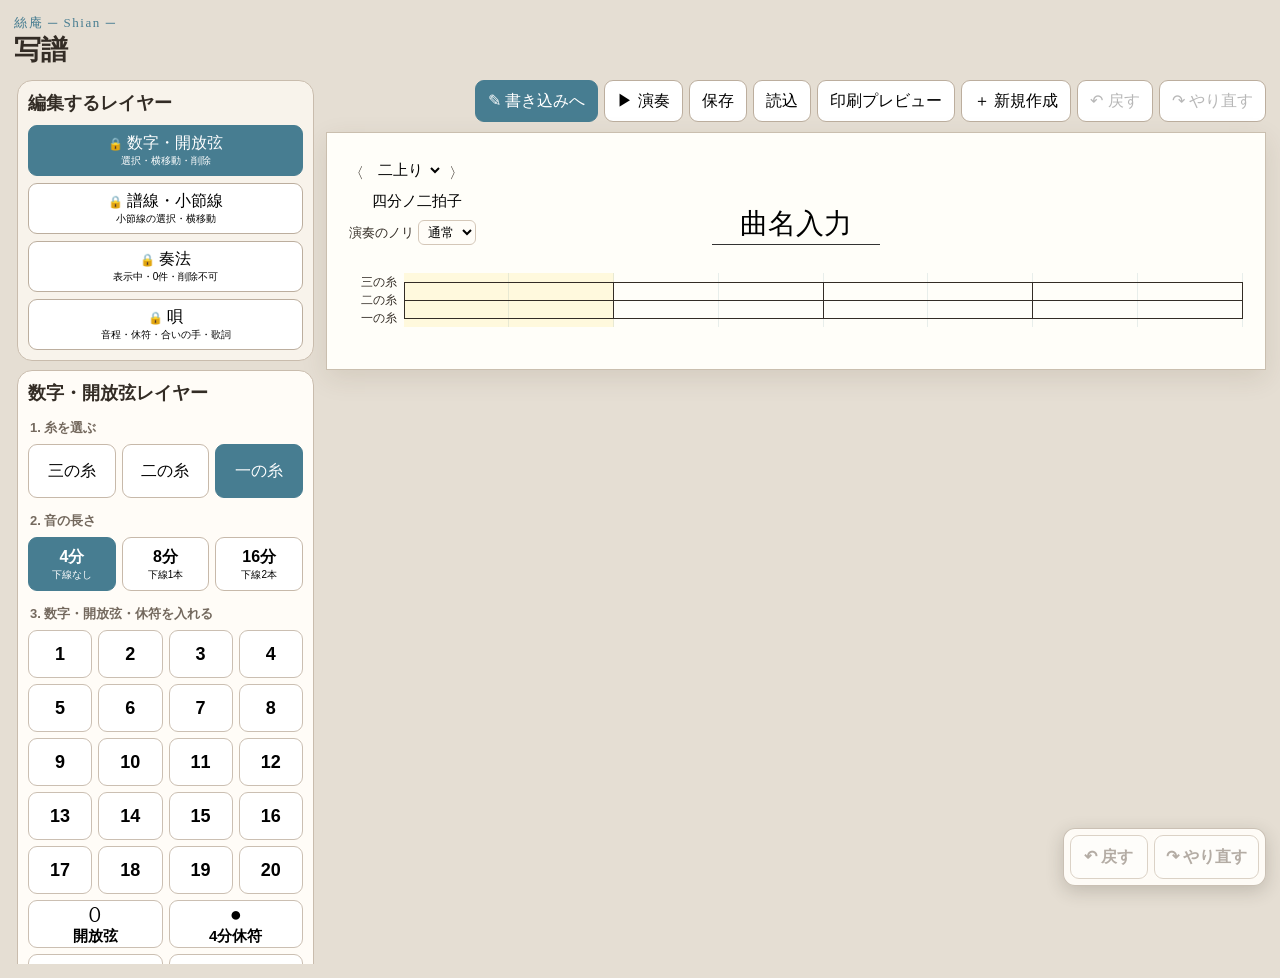
==== commit 6bdec3e6: "Add files via upload" ====
--- a/index.html
+++ b/index.html
@@ -191,6 +191,10 @@
       .print-score-part{position:absolute;z-index:3;left:50%;top:50%;width:24px;height:36px;transform:translate(-50%,-50%)}.print-score-part svg{width:100%;height:100%;overflow:visible}
     }
     @media print{.measure.on .note b{background:transparent!important}}
+
+    /* Shamisen dotted note: visual-only marker, keeping duration bars and glyph geometry unchanged. */
+    .note.dotted:not(.rest)::before{content:"・";position:absolute;z-index:5;left:calc(50% + var(--shamisen-dot-gap,7px));top:calc(50% - 14px);width:12px;height:12px;font:700 11px/12px "Yu Mincho",serif;color:var(--note-color,#222);pointer-events:none}
+    .print-note.dotted:not(.rest)::before{content:"・";position:absolute;z-index:6;left:calc(50% + var(--shamisen-dot-gap,7px));top:-6px;font:700 12px/14px "Yu Mincho",serif;color:var(--note-color,#222);pointer-events:none}
     .vocal-note.dotted .vocal-note-value{margin-right:4px}.vocal-note-value>.vocal-dot{position:absolute;left:calc(100% - 1px);top:-2px;font-size:12px;font-weight:700}.score-scroll{padding-top:28px;margin-top:-28px}.score{padding-bottom:8px;margin-bottom:0}
     body.triplet-selecting.score-page[data-score-layer="technique"] #scoreArea{pointer-events:auto}body.triplet-selecting.score-page[data-score-layer="technique"] #scoreArea .note{pointer-events:auto;cursor:pointer}
     @media screen and (min-width:900px){body.player-modal-open{overflow-y:auto;width:auto}
@@ -278,11 +282,12 @@
       <div class="layout-controls"><span>1段の小節数</span><button id="removeMeasure" aria-label="小節を減らす">−</button><strong id="measureCount"></strong><button id="addMeasure" aria-label="小節を増やす">＋</button></div>
     </div>
     <div class="staff-only part-tools"><button type="button" id="toggleHanma">選択小節を半間にする</button><small id="hanmaStatus">譜面上で対象小節を選択してください。</small></div>
+    <div class="staff-only part-tools" id="measureBeatsPanel"><label for="customMeasureBeats">選択小節の拍数</label><input id="customMeasureBeats" type="number" min="1" max="16" step="1" inputmode="numeric" style="width:64px" aria-label="選択小節の拍数"><button type="button" id="setMeasureBeats">この小節に設定</button><button type="button" id="clearMeasureBeats">通常拍数に戻す</button><small id="measureBeatsStatus">小節ごとに1～16拍を指定（譜面に拍子記号は表示しません）</small></div>
     <div class="controls notes-only">
       <fieldset><legend>1. 糸を選ぶ</legend><div id="strings" class="seg"></div></fieldset>
       <fieldset><legend>2. 音の長さ</legend><div id="durations" class="seg"></div></fieldset>
     </div>
-    <fieldset class="notes-only" style="margin-top:14px"><legend>3. 数字・開放弦・休符を入れる</legend><div id="numbers" class="nums"></div><div id="rests" class="rests"></div><div class="note-hold-tools"><button type="button" id="addNoteHold">選択した4分音符を1拍伸ばす</button><small>数字を選択してから押します。発音は増やさず、横棒の分だけ長さを追加します。</small></div><div id="sameParts" class="part-tools" aria-label="同じ記号"><button data-score-part="same1"><svg class="part-preview" viewBox="0 0 28 28"><circle cx="5" cy="8" r="2" fill="currentColor"/><circle cx="23" cy="20" r="2" fill="currentColor"/><line x1="8" y1="24" x2="20" y2="4" stroke="currentColor" stroke-width="2"/></svg>同じ1</button><button data-score-part="same2"><svg class="part-preview" viewBox="0 0 28 28"><circle cx="4" cy="8" r="2" fill="currentColor"/><circle cx="24" cy="20" r="2" fill="currentColor"/><line x1="7" y1="24" x2="18" y2="4" stroke="currentColor" stroke-width="2"/><line x1="12" y1="24" x2="23" y2="4" stroke="currentColor" stroke-width="2"/></svg>同じ2</button></div></fieldset>
+    <fieldset class="notes-only" style="margin-top:14px"><legend>3. 数字・開放弦・休符を入れる</legend><div id="numbers" class="nums"></div><div id="rests" class="rests"></div><div class="note-hold-tools"><button type="button" id="noteDot" aria-pressed="false" title="選択した三味線の数字に付点を付ける・外す">付点</button><button type="button" id="addNoteHold">選択した4分音符を1拍伸ばす</button><small>数字を選択してから押します。発音は増やさず、横棒の分だけ長さを追加します。</small></div><div id="sameParts" class="part-tools" aria-label="同じ記号"><button data-score-part="same1"><svg class="part-preview" viewBox="0 0 28 28"><circle cx="5" cy="8" r="2" fill="currentColor"/><circle cx="23" cy="20" r="2" fill="currentColor"/><line x1="8" y1="24" x2="20" y2="4" stroke="currentColor" stroke-width="2"/></svg>同じ1</button><button data-score-part="same2"><svg class="part-preview" viewBox="0 0 28 28"><circle cx="4" cy="8" r="2" fill="currentColor"/><circle cx="24" cy="20" r="2" fill="currentColor"/><line x1="7" y1="24" x2="18" y2="4" stroke="currentColor" stroke-width="2"/><line x1="12" y1="24" x2="23" y2="4" stroke="currentColor" stroke-width="2"/></svg>同じ2</button></div></fieldset>
     <div class="staff-only part-tools" id="barlineParts"><button data-bar-kind="single"><svg class="part-preview" viewBox="0 0 28 28" aria-hidden="true"><line x1="14" y1="2" x2="14" y2="26" stroke="currentColor" stroke-width="1.5"/></svg>通常線</button><button data-bar-kind="double"><svg class="part-preview" viewBox="0 0 28 28" aria-hidden="true"><line x1="11" y1="2" x2="11" y2="26" stroke="currentColor" stroke-width="1.5"/><line x1="17" y1="2" x2="17" y2="26" stroke="currentColor" stroke-width="1.5"/></svg>2本線</button><button data-bar-kind="repeat-start"><svg class="part-preview" viewBox="0 0 28 28" aria-hidden="true"><line x1="8" y1="2" x2="8" y2="26" stroke="currentColor" stroke-width="1.5"/><line x1="13" y1="2" x2="13" y2="26" stroke="currentColor" stroke-width="1.5"/><circle cx="21" cy="10" r="2" fill="currentColor"/><circle cx="21" cy="18" r="2" fill="currentColor"/></svg>くり返しA</button><button data-bar-kind="repeat-end"><svg class="part-preview" viewBox="0 0 28 28" aria-hidden="true"><circle cx="7" cy="10" r="2" fill="currentColor"/><circle cx="7" cy="18" r="2" fill="currentColor"/><line x1="15" y1="2" x2="15" y2="26" stroke="currentColor" stroke-width="1.5"/><line x1="20" y1="2" x2="20" y2="26" stroke="currentColor" stroke-width="1.5"/></svg>くり返しB</button><button data-bar-kind="final"><svg class="part-preview" viewBox="0 0 28 28" aria-hidden="true"><line x1="10" y1="2" x2="10" y2="26" stroke="currentColor" stroke-width="1.5"/><line x1="18" y1="2" x2="18" y2="26" stroke="currentColor" stroke-width="4"/></svg>終止符</button></div>
     <button type="button" id="openKeyboardHelp" class="keyboard-help-label notes-only">キーボードで入力する方法</button>
     <div class="bottom notes-only"><span>入力内容はこの端末に自動保存されます。</span><button id="clear" class="clear">譜面を空にする</button></div>
@@ -454,16 +459,17 @@
 function meterLabel(value=state.meter){const meter=parseMeter(value)||parseMeter(defaults.meter);return`${kanjiNumber(meter.denominator)}分ノ${kanjiNumber(meter.numerator)}拍子`}
 function measureCapacity(){return(parseMeter(state.meter)||parseMeter(defaults.meter)).capacity}
 function noteDuration(note){return[1,2,4].includes(Number(note?.d))?Number(note.d):4}
+function shamisenNoteDuration(note){return noteDuration(note)*(note?.dotted&&!note?.rest?1.5:1)}
 function measureHasRepeat(m){return(state.scoreParts||[]).some(part=>Number(part.m)===Number(m)&&(part.kind==="same1"||part.kind==="same2"||part.type==="measureRepeat"))}
 function intervalsOverlap(startA,durationA,startB,durationB){return startA<startB+durationB&&startB<startA+durationA}
-function measureUsedDuration(m){const noteEnd=state.notes.filter(note=>Number(note.m)===Number(m)).reduce((end,note)=>Math.max(end,(Number(note.p)||0)+noteDuration(note)),0),holdEnd=(state.noteHolds||[]).filter(hold=>Number(hold.m)===Number(m)).reduce((end,hold)=>Math.max(end,Number(hold.p)+Number(hold.d)),0);return Math.max(noteEnd,holdEnd)}
+function measureUsedDuration(m){const noteEnd=state.notes.filter(note=>Number(note.m)===Number(m)).reduce((end,note)=>Math.max(end,(Number(note.p)||0)+shamisenNoteDuration(note)),0),holdEnd=(state.noteHolds||[]).filter(hold=>Number(hold.m)===Number(m)).reduce((end,hold)=>Math.max(end,Number(hold.p)+Number(hold.d)),0);return Math.max(noteEnd,holdEnd)}
 function canInsertAt(m,p,duration,{rest=false,stringNumber=state.s,chord=false}={}){
   const capacity=measureCapacityFor(m);if(measureHasRepeat(m)||p<0||p+duration>capacity)return false;
   const noteOverlap=state.notes.some(note=>{
-    if(Number(note.m)!==Number(m)||!intervalsOverlap(p,duration,Number(note.p)||0,noteDuration(note)))return false;
+    if(Number(note.m)!==Number(m)||!intervalsOverlap(p,duration,Number(note.p)||0,shamisenNoteDuration(note)))return false;
     if(rest||note.rest)return true;
     if(!chord)return true;
-    return Number(note.s)===Number(stringNumber)||Number(note.p)!==Number(p)||noteDuration(note)!==duration;
+    return Number(note.s)===Number(stringNumber)||Number(note.p)!==Number(p)||shamisenNoteDuration(note)!==duration;
   });
   const holdOverlap=(state.noteHolds||[]).some(hold=>Number(hold.m)===Number(m)&&intervalsOverlap(p,duration,Number(hold.p),Number(hold.d))&&(rest||Number(hold.s)===Number(stringNumber)));
   return !noteOverlap&&!holdOverlap;
@@ -479,9 +485,10 @@
 }
 function barlineKey(row,boundary){return`${row}:${boundary}`}
 function normalizeRowMeasureCounts(){const fallback=clamp(Number(state.measuresPerRow)||4,1,12),source=Array.isArray(state.rowMeasureCounts)?state.rowMeasureCounts:[];state.rowMeasureCounts=Array.from({length:state.rows},(_,row)=>clamp(Number(source[row])||fallback,1,12));state.measuresPerRow=state.rowMeasureCounts[0]||fallback}
-function normalizeMeasureSpecials(){const total=state.rowMeasureCounts.reduce((sum,count)=>sum+count,0),source=state.measureSpecials&&typeof state.measureSpecials==="object"&&!Array.isArray(state.measureSpecials)?state.measureSpecials:{};state.measureSpecials=Object.fromEntries(Object.entries(source).flatMap(([key,value])=>{const m=Number(key);return Number.isInteger(m)&&m>=0&&m<total&&value?.type==="hanma"&&Number(value.lengthRatio)===0.5?[[String(m),{type:"hanma",lengthRatio:0.5,label:"〔半間〕"}]]:[]}))}
+function normalizeMeasureSpecials(){const total=state.rowMeasureCounts.reduce((sum,count)=>sum+count,0),source=state.measureSpecials&&typeof state.measureSpecials==="object"&&!Array.isArray(state.measureSpecials)?state.measureSpecials:{};state.measureSpecials=Object.fromEntries(Object.entries(source).flatMap(([key,value])=>{const m=Number(key);if(!Number.isInteger(m)||m<0||m>=total)return[];if(value?.type==="hanma"&&Number(value.lengthRatio)===0.5)return[[String(m),{type:"hanma",lengthRatio:0.5,label:"〔半間〕"}]];const beats=Number(value?.beats);if(value?.type==="beatOverride"&&Number.isInteger(beats)&&beats>=1&&beats<=16)return[[String(m),{type:"beatOverride",beats}]];return[]}))}
 function isHanma(m){return state.measureSpecials?.[String(m)]?.type==="hanma"}
-function measureCapacityFor(m){return Math.max(1,Math.round(measureCapacity()*(isHanma(m)?0.5:1)))}
+function measureCapacityFor(m){const special=state.measureSpecials?.[String(m)];if(special?.type==="beatOverride"&&Number.isInteger(Number(special.beats))&&Number(special.beats)>=1&&Number(special.beats)<=16)return Number(special.beats)*4;return Math.max(1,Math.round(measureCapacity()*(isHanma(m)?0.5:1)))}
+function measureContentExceeds(m,capacity){return state.notes.some(note=>Number(note.m)===m&&(Number(note.p)||0)+shamisenNoteDuration(note)>capacity)||(state.noteHolds||[]).some(hold=>Number(hold.m)===m&&Number(hold.p)+Number(hold.d)>capacity)||(state.vocalNotes||[]).some(note=>Number(note.m)===m&&Number(note.p)+Number(note.d)*(note.dotted?1.5:1)>capacity)}
 function normalizeLyrics(){const source=Array.isArray(state.lyrics)?state.lyrics:[];state.lyrics=Array.from({length:state.rows},(_,row)=>ShianRowContent.normalizeLyricText(source[row]||""));const anchors=Array.isArray(state.lyricsGlyphAnchors)?state.lyricsGlyphAnchors:[];state.lyricsGlyphAnchors=Array.from({length:state.rows},(_,row)=>{const entry=anchors[row];if(!entry||entry.text!==state.lyrics[row]||!Array.isArray(entry.glyphs))return null;return{text:state.lyrics[row],glyphs:entry.glyphs.flatMap(glyph=>Number.isInteger(Number(glyph?.m))&&Number.isFinite(Number(glyph?.measureX))?[{text:String(glyph.text||""),m:Number(glyph.m),measureX:clamp(Number(glyph.measureX),0,1)}]:[])}});if(typeof state.vocalVisible!=="boolean")state.vocalVisible=Boolean(state.lyricsMode);if(typeof state.lyricsVisible!=="boolean")state.lyricsVisible=Boolean(state.lyricsMode);state.lyricsMode=state.vocalVisible||state.lyricsVisible}
 function normalizeVocalTripletMetadata(notes){
   const groups=new Map(),offsets=[0,1,3];
@@ -555,7 +562,7 @@
 function migrateState(){
   const rawMeter=state.meter,parsed=parseMeter(rawMeter)||parseMeter(defaults.meter),legacy=String(rawMeter||"").includes("拍子"),oldRows=state.rows;
   state.rhythmFeel=normalizeRhythmFeel(state.rhythmFeel);
-  state.notes=(Array.isArray(state.notes)?state.notes:[]).map(note=>{const d=noteDuration(note);if(note.rest)return{...note,s:2,d,rest:true};return isOpenValue(note.v)?{...note,d,v:"0"}:{...note,d}});
+  state.notes=(Array.isArray(state.notes)?state.notes:[]).map(note=>{const d=noteDuration(note);if(note.rest)return{...note,s:2,d,rest:true,dotted:false};return isOpenValue(note.v)?{...note,d,v:"0",dotted:Boolean(note.dotted)}:{...note,d,dotted:Boolean(note.dotted)}});
   if(legacy&&parsed.capacity<16&&state.notes.some(note=>note.p>=parsed.capacity)){
     const remap=(m,p)=>{const absolute=m*16+p;return{m:Math.floor(absolute/parsed.capacity),p:absolute%parsed.capacity}};
     state.notes=state.notes.map(note=>({...note,...remap(note.m,note.p)}));
@@ -638,7 +645,7 @@
     measures:Array.from({length:measuresInRow(row)},(_,local)=>{
       const m=rowStartMeasure(row)+local,width=measureWidth(m),notes=state.notes.filter(note=>note.m===m).map(note=>{
         const key=anchorKey(note.m,note.s,note.p),x=note.rest?(Number(note.x)||0):columnX(note.m,note.p);
-        return{id:key,string:Number(note.s),position:Number(note.p),duration:[1,2,4].includes(note.d)?note.d:4,value:note.rest?"●":(isOpenValue(note.v)?"0":String(note.v||"")),rest:Boolean(note.rest),open:!note.rest&&isOpenValue(note.v),color:note.rest?"#222222":(note.color||(isOpenValue(note.v)?state.openColor:state.numberColor)),leftRatio:clamp((Number(note.p)+.5)/capacity+x/width,0.005,.995),techniques:note.rest?[]:(techniquesByAnchor.get(key)||[])};
+        return{id:key,string:Number(note.s),position:Number(note.p),duration:[1,2,4].includes(note.d)?note.d:4,dotted:Boolean(note.dotted)&&!note.rest,value:note.rest?"●":(isOpenValue(note.v)?"0":String(note.v||"")),rest:Boolean(note.rest),open:!note.rest&&isOpenValue(note.v),color:note.rest?"#222222":(note.color||(isOpenValue(note.v)?state.openColor:state.numberColor)),leftRatio:clamp((Number(note.p)+.5)/capacity+x/width,0.005,.995),techniques:note.rest?[]:(techniquesByAnchor.get(key)||[])};
       });
       return{index:m,local,width,capacity,startKind:state.barlineKinds?.[barlineKey(row,local)]||"single",endKind:local===measuresInRow(row)-1?(state.barlineKinds?.[barlineKey(row,measuresInRow(row))]||"single"):"single",notes,parts:(state.scoreParts||[]).filter(part=>part.m===m).map(part=>({kind:part.kind==="same2"?"same2":"same1",leftRatio:.5}))};
     })
@@ -649,7 +656,7 @@
 }
 function printBarlineHtml(kind,edge){if(kind==="single")return"";return`<span class="print-barline ${edge}" aria-hidden="true">${barlineSvg(kind,edge==="end")}</span>`}
 function printTechniqueModelHtml(item,index){const side=item.side==="below"?"below":"above",x=item.offsetX,y=item.offsetY+(index*16),style=`--tech-color:${esc(item.color)};margin-left:${x}px;${side==="above"?`margin-bottom:${-y}px`:`margin-top:${y}px`}`;if(["Ⅰ","Ⅱ","Ⅲ"].includes(item.text))return`<span class="print-technique-item finger ${side}" style="${style}">${esc(item.text)}</span>`;if(item.text==="スリ")return`<span class="print-technique-item slur ${side}" style="${style};--slur-width:${item.slurWidth}px">スリ</span>`;return`<span class="print-technique-item symbol ${side}" style="${style}">${esc(item.text)}</span>`}
-function printNoteModelHtml(note){return`<span class="print-note d${note.duration}${note.rest?" rest":""}${note.open?" open":""}" style="--print-left:${(note.leftRatio*100).toFixed(5)}%;--note-color:${esc(note.color)}"><span class="print-note-glyph">${esc(note.value)}</span>${note.techniques.length?`<span class="print-techniques">${note.techniques.map(printTechniqueModelHtml).join("")}</span>`:""}</span>`}
+function printNoteModelHtml(note){return`<span class="print-note d${note.duration}${note.rest?" rest":""}${note.open?" open":""}${note.dotted?" dotted":""}" style="--print-left:${(note.leftRatio*100).toFixed(5)}%;--note-color:${esc(note.color)};--shamisen-dot-gap:${String(note.value).length>1?12:7}px"><span class="print-note-glyph">${esc(note.value)}</span>${note.techniques.length?`<span class="print-techniques">${note.techniques.map(printTechniqueModelHtml).join("")}</span>`:""}</span>`}
 function printMeasureModelHtml(measure){const customEnd=measure.endKind!=="single"?" custom-end":"";return`<div class="print-measure${customEnd}" style="--print-grow:${measure.width};--print-capacity:${measure.capacity}">${printBarlineHtml(measure.startKind,"start")}${printBarlineHtml(measure.endKind,"end")}${measure.parts.map(part=>`<span class="print-score-part" style="left:${(part.leftRatio*100).toFixed(5)}%">${samePartSvg(part.kind)}</span>`).join("")}${[3,2,1].map(string=>`<div class="print-string">${measure.notes.filter(note=>note.string===string).map(printNoteModelHtml).join("")}</div>`).join("")}</div>`}
 function renderPrintRoot(){
   const model=buildPrintModel(),root=q("#printRoot");
@@ -674,13 +681,13 @@
   if(!state.notes.length){alert("演奏できる音がまだ入力されていません。");return}
   save();
   const heldSources=new Set((state.noteHolds||[]).map(hold=>window.ShianNoteHold.sourceKeyFor(hold)));
-  const payload={format:"shian-live-score",version:7,sentAt:Date.now(),score:{editorOnlyNoteHolds:true,title:String(state.title||""),tuning:String(state.tuning||"二上り"),meter:String(state.meter||"2/4"),rhythmFeel:normalizeRhythmFeel(state.rhythmFeel),measureCount:totalMeasures(),measureSpecials:state.measureSpecials,repeatBarlines:playerRepeatBarlines(),scoreParts:(state.scoreParts||[]).map(part=>{const kind=part.kind==="same2"?"same2":"same1",sourceMeasureSpan=kind==="same2"?2:1;return{type:"measureRepeat",kind,m:Number(part.m),repeatCount:1,sourceMeasureOffset:-sourceMeasureSpan,displayMeasureSpan:1,playbackMeasureSpan:sourceMeasureSpan}}),notes:state.notes.map(note=>{const held=heldSources.has(`${Number(note.m)},${Number(note.s)},${Number(note.p)}`),duration=[1,2,4].includes(Number(note.d))?Number(note.d):4;return{m:Number(note.m)||0,s:Number(note.s)||1,p:Number(note.p)||0,d:duration+(held?4:0),heldByHold:held,holdDuration:held?4:0,v:String(note.v||""),rest:Boolean(note.rest)}}),tuplets:(state.tuplets||[]).map(tuplet=>({id:String(tuplet.id||""),type:"triplet",start:{m:Number(tuplet.start?.m),s:Number(tuplet.start?.s),p:Number(tuplet.start?.p)},end:{m:Number(tuplet.end?.m),s:Number(tuplet.end?.s),p:Number(tuplet.end?.p)},targetBeats:Number(tuplet.targetBeats)||1})),shamisenSlurs:playerShamisenSlurs(),shamisenTechniques:playerShamisenTechniques(),vocalNotes:state.vocalNotes.map(note=>({id:String(note.id||""),m:Number(note.m)||0,s:Number(note.s)||3,p:Number(note.p)||0,d:[1,2,4].includes(Number(note.d))?Number(note.d):4,v:String(note.v||""),kind:String(note.kind||"pitch"),tripletId:note.tripletId||null,tripletIndex:note.tripletIndex,tripletStartP:note.tripletStartP})),vocalSlurs:(state.vocalSlurs||[]).map(slur=>({startId:String(slur.startId||""),endId:String(slur.endId||"")}))}};
+  const payload={format:"shian-live-score",version:7,sentAt:Date.now(),score:{editorOnlyNoteHolds:true,title:String(state.title||""),tuning:String(state.tuning||"二上り"),meter:String(state.meter||"2/4"),rhythmFeel:normalizeRhythmFeel(state.rhythmFeel),measureCount:totalMeasures(),measureSpecials:state.measureSpecials,repeatBarlines:playerRepeatBarlines(),scoreParts:(state.scoreParts||[]).map(part=>{const kind=part.kind==="same2"?"same2":"same1",sourceMeasureSpan=kind==="same2"?2:1;return{type:"measureRepeat",kind,m:Number(part.m),repeatCount:1,sourceMeasureOffset:-sourceMeasureSpan,displayMeasureSpan:1,playbackMeasureSpan:sourceMeasureSpan}}),notes:state.notes.map(note=>{const held=heldSources.has(`${Number(note.m)},${Number(note.s)},${Number(note.p)}`),duration=[1,2,4].includes(Number(note.d))?Number(note.d):4;return{m:Number(note.m)||0,s:Number(note.s)||1,p:Number(note.p)||0,d:duration+(held?4:0),dotted:Boolean(note.dotted)&&!held&&!note.rest,heldByHold:held,holdDuration:held?4:0,v:String(note.v||""),rest:Boolean(note.rest)}}),tuplets:(state.tuplets||[]).map(tuplet=>({id:String(tuplet.id||""),type:"triplet",start:{m:Number(tuplet.start?.m),s:Number(tuplet.start?.s),p:Number(tuplet.start?.p)},end:{m:Number(tuplet.end?.m),s:Number(tuplet.end?.s),p:Number(tuplet.end?.p)},targetBeats:Number(tuplet.targetBeats)||1})),shamisenSlurs:playerShamisenSlurs(),shamisenTechniques:playerShamisenTechniques(),vocalNotes:state.vocalNotes.map(note=>({id:String(note.id||""),m:Number(note.m)||0,s:Number(note.s)||3,p:Number(note.p)||0,d:[1,2,4].includes(Number(note.d))?Number(note.d):4,v:String(note.v||""),kind:String(note.kind||"pitch"),tripletId:note.tripletId||null,tripletIndex:note.tripletIndex,tripletStartP:note.tripletStartP})),vocalSlurs:(state.vocalSlurs||[]).map(slur=>({startId:String(slur.startId||""),endId:String(slur.endId||"")}))}};
   payload.score.notes.forEach(note=>{const location=measureLocation(note.m);note.row=location.row;note.measureInRow=location.local});
   payload.score.vocalNotes.forEach((note,index)=>{note.dotted=Boolean(state.vocalNotes[index]?.dotted)});
   try{sessionStorage.setItem("shian-live-player-score",JSON.stringify(payload))}catch(error){console.warn("演奏データを一時保存できませんでした。",error)}
   const modal=q("#playerModal"),frame=q("#scorePlayerFrame");document.body.style.setProperty("--player-layout-width",`${document.body.getBoundingClientRect().width}px`);modal.hidden=false;document.body.classList.add("player-modal-open");
   const send=()=>{try{frame.contentWindow?.postMessage({type:"SHIAN_SCORE_UPDATE",payload},location.origin)}catch(error){console.warn("プレーヤーへ譜面を送れませんでした。",error)}};
-  frame.onload=()=>{send();setTimeout(send,150)};if(!frame.getAttribute("src"))frame.src="./player/index.html?v=247";else send();q("#closePlayer").focus();
+  frame.onload=()=>{send();setTimeout(send,150)};if(!frame.getAttribute("src"))frame.src="./player/index.html?v=248";else send();q("#closePlayer").focus();
 }
 function closeScorePlayer(){const modal=q("#playerModal"),frame=q("#scorePlayerFrame");try{frame.contentWindow?.postMessage({type:"SHIAN_PLAYER_STOP"},location.origin)}catch(error){console.warn("プレーヤーを停止できませんでした。",error)}q(".measure.playback-active")?.classList.remove("playback-active");modal.hidden=true;document.body.classList.remove("player-modal-open");document.body.style.removeProperty("--player-layout-width");q("#playScore")?.focus()}
 window.addEventListener("message",event=>{const frame=q("#scorePlayerFrame");if(event.origin!==location.origin||event.source!==frame?.contentWindow||event.data?.type!=="SHIAN_PLAYER_POSITION")return;q(".measure.playback-active")?.classList.remove("playback-active");const displayM=Number(event.data.displayM);if(!Number.isInteger(displayM))return;const measure=q(`.measure[data-measure="${displayM}"]`);if(!measure)return;measure.classList.add("playback-active")});
@@ -758,13 +765,14 @@
   const widest=notes.reduce((max,n)=>Math.max(max,String(n.v||"").length),1);
   const perString=Math.max(0,...[1,2,3].map(s=>notes.filter(n=>n.s===s).reduce((sum,n)=>sum+(n.d===1?1:n.d===2?.55:.3),0)));
   const occupied=new Set(notes.map(note=>note.p)).size;
+  const ratio=measureCapacityFor(m)/measureCapacity();
   const contentWidth=Math.max(384,measureCapacity()*24,occupied*34+widest*10+48);
   const normalWidth=Math.max(240,contentWidth+(state.measureOffsets?.[m]||0));
-  return isHanma(m)?normalWidth*0.5:normalWidth;
+  return normalWidth*ratio;
 }
 function screenMeasureGrow(m){
   const adjusted=clamp(1+(Number(state.measureOffsets?.[m])||0)/384,.35,2);
-  return isHanma(m)?adjusted*.5:adjusted;
+  return adjusted*(measureCapacityFor(m)/measureCapacity());
 }
 function noteRhythmClass(n,m){
   if(n.rest)return`d${n.d}`;
@@ -911,9 +919,9 @@
 function noteHtml(n,m,s){
   const value=n.rest?(rests.find(r=>r.d===n.d)||rests[0]).mark:(isOpenValue(n.v)?"0":n.v);
   const color=n.rest?"#222222":(n.color||(isOpenValue(n.v)?state.openColor:state.numberColor));
-  const x=n.rest?(n.x||0):columnX(m,n.p);
+  const x=n.rest?(n.x||0):columnX(m,n.p),dotGap=String(value).length>1?12:7;
   const rangeSelected=rangeNoteKeys.has(anchorKey(m,s,n.p))?" range-selected":"",currentAnchor=activeVocalAnchor(),anchorSelected=state.scoreEditLayer==="vocal"&&currentAnchor?.m===m&&currentAnchor?.p===n.p?" vocal-anchor-selected":"",tripletStart=tripletMode&&tripletStartAnchor?.m===m&&tripletStartAnchor?.s===s&&tripletStartAnchor?.p===n.p?" tuplet-start":"",slurStart=slurStartAnchor?.m===m&&slurStartAnchor?.s===s&&slurStartAnchor?.p===n.p?" slur-start":"";
-  return `<button class="note ${noteRhythmClass(n,m)}${n.rest?" rest":""}${!n.rest&&isOpenValue(n.v)?" open-note":""}${rangeSelected}${anchorSelected}${tripletStart}${slurStart}" style="grid-column:${n.p+1};--note-color:${color};transform:translateX(${x}px)" data-note="${m},${s},${n.p}" data-pos="${m},${s},${n.p}" aria-label="${n.rest?"休符":value}"><b>${value}</b>${n.rest?"":printTechniqueHtml(n)}</button>`;
+  return `<button class="note ${noteRhythmClass(n,m)}${n.rest?" rest":""}${!n.rest&&isOpenValue(n.v)?" open-note":""}${n.dotted&&!n.rest?" dotted":""}${rangeSelected}${anchorSelected}${tripletStart}${slurStart}" style="grid-column:${n.p+1};--note-color:${color};--shamisen-dot-gap:${dotGap}px;transform:translateX(${x}px)" data-note="${m},${s},${n.p}" data-pos="${m},${s},${n.p}" aria-label="${n.rest?"休符":value}"><b>${value}</b>${n.rest?"":printTechniqueHtml(n)}</button>`;
 }
 function noteHoldHtml(hold){
   const capacity=measureCapacityFor(hold.m),key=`${hold.m},${hold.s},${hold.p}`,selected=selectedScoreTarget?.type==="hold"&&selectedScoreTarget.key===key?" selected":"";
@@ -922,7 +930,8 @@
 function addSelectedNoteHold(){
   const key=selectedScoreTarget?.type==="note"?selectedScoreTarget.key:"",source=state.notes.find(note=>`${note.m},${note.s},${note.p}`===key);
   if(!source){alert("先に伸ばす4分音符を選択してください。");return false}
-  const result=window.ShianNoteHold.create({source:{m:source.m,s:source.s,p:source.p},notes:state.notes,holds:state.noteHolds,totalMeasures:totalMeasures(),capacity:measureCapacity(),capacityFor:measureCapacityFor,isOccupied:hold=>(state.notes.some(note=>Number(note.m)===hold.m&&(note.rest||Number(note.s)===hold.s)&&intervalsOverlap(hold.p,hold.d,Number(note.p),noteDuration(note)))||state.noteHolds.some(other=>Number(other.m)===hold.m&&Number(other.s)===hold.s&&intervalsOverlap(hold.p,hold.d,Number(other.p),Number(other.d))))});
+  if(source.dotted){alert("付点が付いている音に音伸ばしは追加できません。先に付点を外してください。");return false}
+  const result=window.ShianNoteHold.create({source:{m:source.m,s:source.s,p:source.p},notes:state.notes,holds:state.noteHolds,totalMeasures:totalMeasures(),capacity:measureCapacity(),capacityFor:measureCapacityFor,isOccupied:hold=>(state.notes.some(note=>Number(note.m)===hold.m&&(note.rest||Number(note.s)===hold.s)&&intervalsOverlap(hold.p,hold.d,Number(note.p),shamisenNoteDuration(note)))||state.noteHolds.some(other=>Number(other.m)===hold.m&&Number(other.s)===hold.s&&intervalsOverlap(hold.p,hold.d,Number(other.p),Number(other.d))))});
   if(!result.ok){const message={source:"伸ばしの対象は、休符ではない4分音符です。",duplicate:"この音には、すでに音伸ばしが付いています。",end:"伸ばしを置く小節がありません。先に小節を追加してください。",occupied:"伸ばしの位置に同じ糸の音または休符があるため置けません。"};alert(message[result.reason]||"音伸ばしを追加できません。");return false}
   snap();state.noteHolds.push(result.hold);selectedScoreTarget={type:"hold",key:`${result.hold.m},${result.hold.s},${result.hold.p}`};cursorVisible=false;render();return true;
 }
@@ -1041,10 +1050,14 @@
   const currentNote=state.notes.find(n=>n.m===state.m&&n.s===state.s&&n.p===state.p);
   q("#selectedNoteColor").value=currentNote&&!currentNote.rest?(currentNote.color||(isOpenValue(currentNote.v)?state.openColor:state.numberColor)):"#222222";
   const selectedHoldSource=selectedScoreTarget?.type==="note"?state.notes.find(note=>`${note.m},${note.s},${note.p}`===selectedScoreTarget.key):null;
-  q("#addNoteHold").disabled=!selectedHoldSource||selectedHoldSource.rest||Number(selectedHoldSource.d)!==window.ShianNoteHold.HOLD_UNITS||(state.noteHolds||[]).some(hold=>window.ShianNoteHold.sourceKeyFor(hold)===`${selectedHoldSource.m},${selectedHoldSource.s},${selectedHoldSource.p}`);
+  q("#noteDot").disabled=!selectedHoldSource||selectedHoldSource.rest;q("#noteDot").classList.toggle("on",Boolean(selectedHoldSource?.dotted));q("#noteDot").setAttribute("aria-pressed",String(Boolean(selectedHoldSource?.dotted)));
+   q("#addNoteHold").disabled=!selectedHoldSource||selectedHoldSource.rest||selectedHoldSource.dotted||Number(selectedHoldSource.d)!==window.ShianNoteHold.HOLD_UNITS||(state.noteHolds||[]).some(hold=>window.ShianNoteHold.sourceKeyFor(hold)===`${selectedHoldSource.m},${selectedHoldSource.s},${selectedHoldSource.p}`);
   const selectedVocal=selectedScoreTarget?.type==="vocal"?state.vocalNotes.find(note=>note.id===selectedScoreTarget.id):null;q("#vocalRed").disabled=selectedVocal?.kind!=="pitch";q("#vocalBlack").disabled=selectedVocal?.kind!=="pitch";
   q("#removeRow").disabled=state.rows<=1;q("#removeMeasure").disabled=measuresInRow(location.row)<=1;save();
   q("#toggleHanma").textContent=isHanma(state.m)?"選択小節の半間を解除":"選択小節を半間にする";q("#hanmaStatus").textContent=`${location.row+1}段・${location.local+1}小節（${isHanma(state.m)?"半間":"通常小節"}）`;
+  const beatSpecial=state.measureSpecials?.[String(state.m)];const customBeats=beatSpecial?.type==="beatOverride"?beatSpecial.beats:null;
+  if(document.activeElement!==q("#customMeasureBeats"))q("#customMeasureBeats").value=customBeats??"";
+  q("#measureBeatsStatus").textContent=`${location.row+1}段・${location.local+1}小節：${customBeats?`${customBeats}拍（個別指定）`:isHanma(state.m)?"半間":`${(measureCapacity()/4)}拍（通常）`}／指定はこの小節だけ`;
   /* 表示切替後の新しい用紙高でSVG座標を確定してから、各部品を保存済みの段位置へ戻す。 */
   applyPreview();syncAnchoredVocalPositions();syncVocalTripletMarks();syncVocalSlurs();syncTuplets();
 }
@@ -1460,6 +1473,34 @@
   const currentCapacity=measureCapacityFor(state.m),np=state.p+d;if(np<currentCapacity)state.p=np;else if(state.m<totalMeasures()-1){state.m++;state.p=Math.min(measureUsedDuration(state.m),measureCapacityFor(state.m)-1)}
   return true;
 }
+/** Toggle the dotted duration for all strings sharing the selected onset.
+ *  A refused change must leave history, JSON and other notes unchanged. */
+function toggleSelectedShamisenDot(){
+  if(selectedScoreTarget?.type!=="note")return;
+  const [m,s,p]=String(selectedScoreTarget.key||"").split(",").map(Number);
+  const chosen=state.notes.find(note=>note.m===m&&note.s===s&&note.p===p);
+  if(!chosen||chosen.rest)return;
+  const chord=state.notes.filter(note=>note.m===m&&note.p===p&&!note.rest);
+  const newDotted=!Boolean(chosen.dotted);
+  if(chord.some(note=>Number(note.d)!==Number(chosen.d)||Boolean(note.dotted)!==Boolean(chosen.dotted))){
+    alert("同時に鳴らす数字の音価が揃っていません。連音の音価を確認してください。");return;
+  }
+  if(newDotted){
+    const end=p+Math.max(...chord.map(note=>noteDuration(note)*1.5));
+    const isInTriplet=(state.tuplets||[]).some(tuplet=>{
+      const from=Number(tuplet.start?.m)*measureCapacity()+Number(tuplet.start?.p);
+      const to=Number(tuplet.end?.m)*measureCapacity()+Number(tuplet.end?.p);
+      const current=m*measureCapacity()+p;
+      return Number.isFinite(from)&&Number.isFinite(to)&&current>=from&&current<=to;
+    });
+    if(isInTriplet){alert("三味線の三連符の音には付点を付けられません。");return}
+    if(chord.some(note=>(state.noteHolds||[]).some(hold=>Number(hold.m)===m&&Number(hold.s)===note.s&&Number(hold.p)===p))){alert("音伸ばしが設定された数字には付点を付けられません。");return}
+    const overlaps=state.notes.some(note=>note.m===m&&note.p!==p&&intervalsOverlap(p,end-p,Number(note.p),shamisenNoteDuration(note))) ||
+      (state.noteHolds||[]).some(hold=>Number(hold.m)===m&&Number(hold.p)!==p&&intervalsOverlap(p,end-p,Number(hold.p),Number(hold.d)));
+    if(end>measureCapacityFor(m)||overlaps){alert("付点を付けると小節を超えるか次の音と重なります。先に空きを確保してください。");return}
+  }
+  snap();chord.forEach(note=>{note.dotted=newDotted});lastInserted=null;render();
+}
 function insertSpecified(stringNumber,noteValue,displayValue){
   const durationMap={4:4,8:2,16:1},duration=durationMap[noteValue];if(!duration)return false;
   if(lastInserted&&lastInserted.d===duration&&lastInserted.s!==stringNumber&&!state.notes.some(n=>n.m===lastInserted.m&&n.s===stringNumber&&n.p===lastInserted.p)){state.m=lastInserted.m;state.p=lastInserted.p}else if(lastInserted?.d!==duration)lastInserted=null;
@@ -1522,7 +1563,8 @@
   if(b.dataset.historyAction){const scrollX=window.scrollX,scrollY=window.scrollY,source=q(b.dataset.historyAction==="undo"?"#undo":"#redo");if(source&&!source.disabled)source.click();requestAnimationFrame(()=>window.scrollTo(scrollX,scrollY));return}
   if(b.id==="tripletTool"){tripletMode=!tripletMode;tripletStartAnchor=null;slurStartAnchor=null;selectedScoreTarget=null;selectedItemId=null;state.selectedSymbol=null;state.drawTool="select";drawing=false;state.scoreEditLayer="technique";cursorVisible=false}
   else if(b.id==="applyOshiBachi"){if(selectedScoreTarget?.type!=="note"){alert("押しバチを付ける数字または開放弦を1音選択してください。");return}const [m,s,p]=String(selectedScoreTarget.key||"").split(",").map(Number);if(addOshiBachi({m,s,p})){cursorVisible=false;render()}return}
-  else if(b.id==="addNoteHold"){addSelectedNoteHold();return}
+  else if(b.id==="noteDot"){toggleSelectedShamisenDot();return}
+   else if(b.id==="addNoteHold"){addSelectedNoteHold();return}
   else if(tripletMode&&b.dataset.note){const [m,s,p]=b.dataset.note.split(",").map(Number),anchor={m,s,p};if(!tripletStartAnchor){tripletStartAnchor=anchor;selectedScoreTarget=null}else if(createTriplet(tripletStartAnchor,anchor)){tripletStartAnchor=null;selectedScoreTarget=null}}
   else if(b.id==="vocalTriplet"){if(vocalTripletArmed)resetVocalTripletInput();else{vocalTripletArmed=true;vocalTripletDraft=[];vocalTripletOrigin=null;vocalTool="note";vocalSlurStartId=null;selectedScoreTarget=null;cursorVisible=true}}
   else if(b.id==="vocalSlur"){resetVocalTripletInput();vocalTool=vocalTool==="slur"?"note":"slur";vocalSlurStartId=null;selectedScoreTarget=null;cursorVisible=false}
@@ -1564,25 +1606,27 @@
   else if(b.dataset.rest){insert("",true,+b.dataset.rest)}
   else if(b.dataset.scorePart){const kind=b.dataset.scorePart,sourceMeasureSpan=kind==="same2"?2:1;if(state.m<sourceMeasureSpan){alert(kind==="same2"?"『同じ2』は、繰り返す直前の2小節がある3小節目以降へ入力してください。":"『同じ1』は、繰り返す直前の小節がある2小節目以降へ入力してください。");return}if(state.notes.some(note=>note.m===state.m)){alert("音数字または休符がある小節には、『同じ1』『同じ2』を入力できません。小節内の通常要素を削除してから入力してください。");return}snap();state.scoreParts=Array.isArray(state.scoreParts)?state.scoreParts:[];state.scoreParts=state.scoreParts.filter(entry=>entry.m!==state.m);const part={id:uid(),type:"measureRepeat",kind,repeatCount:1,sourceMeasureOffset:-sourceMeasureSpan,displayMeasureSpan:1,playbackMeasureSpan:sourceMeasureSpan,alignment:"measureCenter",m:state.m,p:Math.floor(measureCapacity()/2),x:0};state.scoreParts.push(part);selectedScoreTarget={type:"scorePart",id:part.id};cursorVisible=false}
   else if(b.dataset.measureSelect!==undefined){state.m=Number(b.dataset.measureSelect);selectedScoreTarget=null;selectedItemId=null;cursorVisible=false}
-  else if(b.id==="toggleHanma"){const halfCapacity=Math.max(1,Math.round(measureCapacity()/2)),overflows=!isHanma(state.m)&&state.notes.some(note=>note.m===state.m&&Number(note.p)+Number(note.d)>halfCapacity);if(overflows){alert("この小節には半間の長さを超える音があります。後半の音を移動または削除してから半間にしてください。");return}snap();state.measureSpecials={...(state.measureSpecials||{})};if(isHanma(state.m))delete state.measureSpecials[String(state.m)];else state.measureSpecials[String(state.m)]={type:"hanma",lengthRatio:0.5,label:"〔半間〕"};state.p=Math.min(state.p,measureCapacityFor(state.m)-1);selectedScoreTarget=null;selectedItemId=null;cursorVisible=false}
+  else if(b.id==="toggleHanma"){const halfCapacity=Math.max(1,Math.round(measureCapacity()/2)),overflows=!isHanma(state.m)&&measureContentExceeds(state.m,halfCapacity);if(overflows){alert("この小節には半間の長さを超える音があります。後半の音を移動または削除してから半間にしてください。");return}snap();state.measureSpecials={...(state.measureSpecials||{})};if(isHanma(state.m))delete state.measureSpecials[String(state.m)];else state.measureSpecials[String(state.m)]={type:"hanma",lengthRatio:0.5,label:"〔半間〕"};state.p=Math.min(state.p,measureCapacityFor(state.m)-1);selectedScoreTarget=null;selectedItemId=null;cursorVisible=false}
+  else if(b.id==="setMeasureBeats"){const raw=q("#customMeasureBeats").value.trim(),beats=Number(raw);if(!raw||!Number.isInteger(beats)||beats<1||beats>16){alert("1～16の整数で、この小節の拍数を指定してください。");return}const capacity=beats*4;if(measureContentExceeds(state.m,capacity)){alert("指定の拍数では、この小節の音や休符が収まりません。音を移動してから設定してください。");return}snap();state.measureSpecials={...(state.measureSpecials||{}),[String(state.m)]:{type:"beatOverride",beats}};state.p=Math.min(state.p,capacity-1);cursorVisible=false}
+  else if(b.id==="clearMeasureBeats"){if(state.measureSpecials?.[String(state.m)]?.type!=="beatOverride")return;if(measureContentExceeds(state.m,measureCapacity())){alert("通常拍数に戻すと、この小節の音や休符が収まりません。先に音を移動してください。");return}snap();state.measureSpecials={...(state.measureSpecials||{})};delete state.measureSpecials[String(state.m)];state.p=Math.min(state.p,measureCapacity()-1);cursorVisible=false}
   else if(b.dataset.barKind){if(selectedScoreTarget?.type!=="barline"){alert("先に変更する小節線を譜面上で選択してください。");return}snap();state.barlineKinds={...(state.barlineKinds||{}),[selectedScoreTarget.key]:b.dataset.barKind}}
   else if(b.id==="prev"){
     clearRangeSelection();selectedScoreTarget=null;selectedItemId=null;cursorVisible=true;lastInserted=null;
-    if(state.p>0)state.p--;else if(state.m>0){state.m--;state.p=measureCapacity()-1}
+    if(state.p>0)state.p--;else if(state.m>0){state.m--;state.p=measureCapacityFor(state.m)-1}
   }
   else if(b.id==="next"){
     clearRangeSelection();selectedScoreTarget=null;selectedItemId=null;cursorVisible=true;lastInserted=null;
-    if(state.p<measureCapacity()-1)state.p++;else if(state.m<totalMeasures()-1){state.m++;state.p=0}
+    if(state.p<measureCapacityFor(state.m)-1)state.p++;else if(state.m<totalMeasures()-1){state.m++;state.p=0}
   }
   else if(b.id==="vocalPrev"){
     if(selectedScoreTarget?.type==="vocal"){snap();if(!nudgeSelectedVocal(-4))past.pop()}
     else if(vocalAnchorSelection){const previous=previousShamisenColumn(vocalAnchorSelection.m,vocalAnchorSelection.p);if(previous){vocalAnchorSelection=previous;vocalAnchorOffset=0;state.m=previous.m;state.p=previous.p}}
-    else{cursorVisible=true;if(state.p>0)state.p--;else if(state.m>0){state.m--;state.p=measureCapacity()-1}}
+    else{cursorVisible=true;if(state.p>0)state.p--;else if(state.m>0){state.m--;state.p=measureCapacityFor(state.m)-1}}
   }
   else if(b.id==="vocalNext"){
     if(selectedScoreTarget?.type==="vocal"){snap();if(!nudgeSelectedVocal(4))past.pop()}
     else if(vocalAnchorSelection){const next=nextShamisenColumn(vocalAnchorSelection.m,vocalAnchorSelection.p);if(next){vocalAnchorSelection=next;vocalAnchorOffset=0;state.m=next.m;state.p=next.p}}
-    else{cursorVisible=true;if(state.p<measureCapacity()-1)state.p++;else if(state.m<totalMeasures()-1){state.m++;state.p=0}}
+    else{cursorVisible=true;if(state.p<measureCapacityFor(state.m)-1)state.p++;else if(state.m<totalMeasures()-1){state.m++;state.p=0}}
   }
   else if(b.id==="vocalRed"||b.id==="vocalBlack"){
     const note=selectedScoreTarget?.type==="vocal"?state.vocalNotes.find(item=>item.id===selectedScoreTarget.id):null;if(note?.kind!=="pitch"){alert("赤色にできる唄の音程数字を選択してください。");return}snap();note.color=b.id==="vocalRed"?"#c62828":"#222222";
@@ -1805,7 +1849,7 @@
 q("#meter").addEventListener("focus",e=>{if(!IS_ANNOTATION_PAGE)e.target.value=state.meter});
 q("#meter").addEventListener("change",e=>{
   const parsed=parseMeter(e.target.value);if(!parsed){alert("拍子を認識できません。2/4、4/4、6/8の形式で入力してください。\n分母は1・2・4・8・16に対応しています。");e.target.value=meterLabel();return}
-  if(state.notes.some(note=>note.p>=parsed.capacity)){alert("入力済みの音が新しい拍子の小節容量を超えます。先に音を移動または削除してください。");e.target.value=meterLabel();return}
+  if(state.notes.some(note=>{const special=state.measureSpecials?.[String(note.m)];const limit=special?.type==="beatOverride"?Number(special.beats)*4:special?.type==="hanma"?Math.round(parsed.capacity/2):parsed.capacity;return(Number(note.p)||0)+shamisenNoteDuration(note)>limit})){alert("入力済みの音が新しい拍子の小節容量を超えます。先に音を移動または削除してください。");e.target.value=meterLabel();return}
   snap();state.meter=parsed.signature;state.p=clamp(state.p,0,parsed.capacity-1);lastInserted=null;render();
 });
 q("#meter").addEventListener("blur",e=>{e.target.value=meterLabel()});
@@ -1873,7 +1917,7 @@
   applyPrintLayout();requestAnimationFrame(()=>window.print());
 });
 function applyPrintLayout(){
-  ShianPrintV2.render(state,{rootSelector:"#printRootV2",capacity:measureCapacity,measureWidth,columnX,barlineKey,pageRows:currentPageRows,meterLabel});
+  ShianPrintV2.render(state,{rootSelector:"#printRootV2",capacity:measureCapacity,capacityFor:measureCapacityFor,measureWidth,columnX,barlineKey,pageRows:currentPageRows,meterLabel});
 }
 function ensurePrintLayout(){
   /* 印刷ダイアログからは通常画面の座標で既に生成済み。
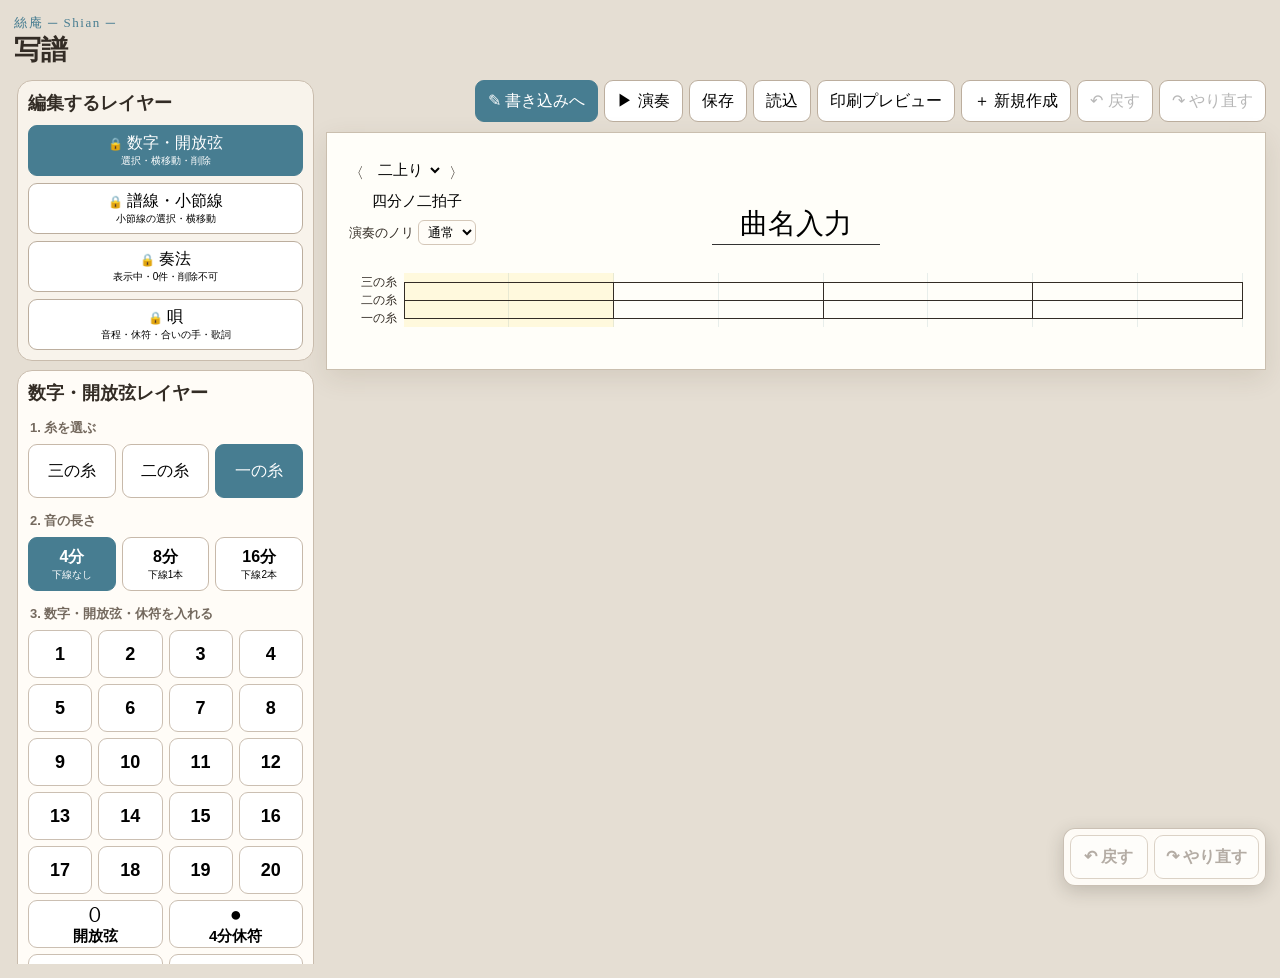
==== commit 1d38c3b3: "Add files via upload" ====
--- a/index.html
+++ b/index.html
@@ -261,7 +261,7 @@
       <div id="colors" class="colors"></div>
       <div id="symbolTools" class="symbol-tools">
         <button data-symbol="ス" title="スクイ">スクイ<br>ス</button><button data-symbol="ハ" title="ハジキ">ハジキ<br>ハ</button><button data-symbol="スリ" title="スリ（下側に山形スラー）">スリ<br>⌒</button><button data-symbol="ウ" title="ウチ">ウチ<br>ウ</button><button data-symbol="押しバチ" title="対象音へ付ける押しバチ奏法">押しバチ<svg class="part-preview" viewBox="0 0 28 28" aria-hidden="true"><path d="M 8 24 V 6 H 24" fill="none" stroke="currentColor" stroke-width="2" stroke-linecap="square" stroke-linejoin="miter"/></svg></button><button data-symbol="ケ" title="消し">消し<br>ケ</button>
-        <button class="roman" data-symbol="Ⅰ">Ⅰ</button><button class="roman" data-symbol="Ⅱ">Ⅱ</button><button class="roman" data-symbol="Ⅲ">Ⅲ</button><button id="tripletTool" title="開始音と終了音を選んで三連符を設定">三連符<br><small>⌒ 3</small></button>
+        <button class="roman" data-symbol="Ⅰ">Ⅰ</button><button class="roman" data-symbol="Ⅱ">Ⅱ</button><button class="roman" data-symbol="Ⅲ">Ⅲ</button><button id="tripletTool" title="開始音と終了音を選んで従来の三連符（3音＝1拍）を設定">三連符<br><small>⌒ 3</small></button><button id="shortTripletTool" title="16分音符3つを8分音符1つ分（0.5拍）で演奏する直角の三連符。始点と終点を選択します">三連符<br><small>┌3┐ 16分×3</small></button>
       </div>
     </div>
     <div class="edit-tools"><button id="nudgeLeft">← 左へ</button><button id="nudgeRight">右へ →</button><button id="nudgeUp">↑ 上へ</button><button id="nudgeDown">↓ 下へ</button><button id="clearTechniqueSelection">選択解除</button><button id="editComment" hidden>再編集</button><button id="deleteItem">選択した奏法記号を削除</button><button id="bringFront">最前面へ</button></div>
@@ -412,7 +412,7 @@
 let state={...defaults},past=[],future=[],hasSaved=false;
 let scoreMetricsReady=false,scoreMetricsPass=0;
 let annotationPageReferenceSize=null;
-let drawing=false,draft=null,selectedItemId=null,selectedScoreTarget=null,dragging=null,cursorVisible=false,lastInserted=null,keyboardBuffer="",vocalAnchorSelection=null,vocalAnchorOffset=0,vocalTool="note",vocalSlurStartId=null,vocalTripletArmed=false,vocalTripletDraft=[],vocalTripletOrigin=null,tripletMode=false,tripletStartAnchor=null,slurStartAnchor=null;
+let drawing=false,draft=null,selectedItemId=null,selectedScoreTarget=null,dragging=null,cursorVisible=false,lastInserted=null,keyboardBuffer="",vocalAnchorSelection=null,vocalAnchorOffset=0,vocalTool="note",vocalSlurStartId=null,vocalTripletArmed=false,vocalTripletDraft=[],vocalTripletOrigin=null,tripletMode=false,tripletVariant="standard",tripletStartAnchor=null,slurStartAnchor=null;
 let rangeDrag=null,rangeBox=null,rangeMove=null,shiftHeld=false;const rangeNoteKeys=new Set(),rangeTechniqueIds=new Set();
 const q=x=>document.querySelector(x),qAll=x=>document.querySelectorAll(x),clamp=(v,min,max)=>Math.min(max,Math.max(min,v));
 function updateScreenScoreScale(){
@@ -460,13 +460,34 @@
 function measureCapacity(){return(parseMeter(state.meter)||parseMeter(defaults.meter)).capacity}
 function noteDuration(note){return[1,2,4].includes(Number(note?.d))?Number(note.d):4}
 function shamisenNoteDuration(note){return noteDuration(note)*(note?.dotted&&!note?.rest?1.5:1)}
+// Angle-bracket 16th triplets have three written grid columns (3 units),
+// but take only one eighth note (2 units). Only adjust the input-side
+// capacity/overlap calculation; the saved integer note positions stay intact.
+function shortTripletRanges(m){
+  return(state.tuplets||[]).filter(t=>t?.type==="triplet"&&t.shape==="square"&&Number(t.targetBeats)===0.5&&Number(t.start?.m)===Number(m)&&Number(t.end?.m)===Number(m)&&Number(t.end?.p)===Number(t.start?.p)+2)
+    .map(t=>({start:Number(t.start.p),end:Number(t.end.p)})).sort((a,b)=>a.start-b.start);
+}
+function shamisenEffectiveStart(m,p){
+  let offset=0;
+  for(const range of shortTripletRanges(m)){
+    if(p<range.start)break;
+    if(p<=range.end)return p-offset-(p-range.start)/3;
+    offset+=1;
+  }
+  return p-offset;
+}
+function shamisenEffectiveEnd(m,p,duration){
+  const inTriplet=shortTripletRanges(m).some(range=>p>=range.start&&p<=range.end);
+  return shamisenEffectiveStart(m,p)+duration*(inTriplet&&duration===1?2/3:1);
+}
 function measureHasRepeat(m){return(state.scoreParts||[]).some(part=>Number(part.m)===Number(m)&&(part.kind==="same1"||part.kind==="same2"||part.type==="measureRepeat"))}
 function intervalsOverlap(startA,durationA,startB,durationB){return startA<startB+durationB&&startB<startA+durationA}
-function measureUsedDuration(m){const noteEnd=state.notes.filter(note=>Number(note.m)===Number(m)).reduce((end,note)=>Math.max(end,(Number(note.p)||0)+shamisenNoteDuration(note)),0),holdEnd=(state.noteHolds||[]).filter(hold=>Number(hold.m)===Number(m)).reduce((end,hold)=>Math.max(end,Number(hold.p)+Number(hold.d)),0);return Math.max(noteEnd,holdEnd)}
+function measureUsedDuration(m){const noteEnd=state.notes.filter(note=>Number(note.m)===Number(m)).reduce((end,note)=>Math.max(end,shamisenEffectiveEnd(m,Number(note.p)||0,shamisenNoteDuration(note))),0),holdEnd=(state.noteHolds||[]).filter(hold=>Number(hold.m)===Number(m)).reduce((end,hold)=>Math.max(end,Number(hold.p)+Number(hold.d)),0);return Math.max(noteEnd,holdEnd)}
 function canInsertAt(m,p,duration,{rest=false,stringNumber=state.s,chord=false}={}){
-  const capacity=measureCapacityFor(m);if(measureHasRepeat(m)||p<0||p+duration>capacity)return false;
+  const capacity=measureCapacityFor(m),start=shamisenEffectiveStart(m,p),end=shamisenEffectiveEnd(m,p,duration);
+  if(measureHasRepeat(m)||p<0||p>=capacity||end>capacity+1e-7)return false;
   const noteOverlap=state.notes.some(note=>{
-    if(Number(note.m)!==Number(m)||!intervalsOverlap(p,duration,Number(note.p)||0,shamisenNoteDuration(note)))return false;
+    if(Number(note.m)!==Number(m)||!intervalsOverlap(start,end-start,shamisenEffectiveStart(m,Number(note.p)||0),shamisenEffectiveEnd(m,Number(note.p)||0,shamisenNoteDuration(note))-shamisenEffectiveStart(m,Number(note.p)||0)))return false;
     if(rest||note.rest)return true;
     if(!chord)return true;
     return Number(note.s)===Number(stringNumber)||Number(note.p)!==Number(p)||shamisenNoteDuration(note)!==duration;
@@ -478,8 +499,8 @@
   for(let target=m;target<totalMeasures();target++){
     if(measureHasRepeat(target))continue;
     const capacity=measureCapacityFor(target),start=target===m?clamp(Number(state.p)||0,0,capacity-1):0;
-    for(let p=start;p+duration<=capacity;p++)if(canInsertAt(target,p,duration,options))return{m:target,p};
-    for(let p=0;p<start&&p+duration<=capacity;p++)if(canInsertAt(target,p,duration,options))return{m:target,p};
+    for(let p=start;p<capacity;p++)if(canInsertAt(target,p,duration,options))return{m:target,p};
+    for(let p=0;p<start&&p<capacity;p++)if(canInsertAt(target,p,duration,options))return{m:target,p};
   }
   return null;
 }
@@ -488,7 +509,7 @@
 function normalizeMeasureSpecials(){const total=state.rowMeasureCounts.reduce((sum,count)=>sum+count,0),source=state.measureSpecials&&typeof state.measureSpecials==="object"&&!Array.isArray(state.measureSpecials)?state.measureSpecials:{};state.measureSpecials=Object.fromEntries(Object.entries(source).flatMap(([key,value])=>{const m=Number(key);if(!Number.isInteger(m)||m<0||m>=total)return[];if(value?.type==="hanma"&&Number(value.lengthRatio)===0.5)return[[String(m),{type:"hanma",lengthRatio:0.5,label:"〔半間〕"}]];const beats=Number(value?.beats);if(value?.type==="beatOverride"&&Number.isInteger(beats)&&beats>=1&&beats<=16)return[[String(m),{type:"beatOverride",beats}]];return[]}))}
 function isHanma(m){return state.measureSpecials?.[String(m)]?.type==="hanma"}
 function measureCapacityFor(m){const special=state.measureSpecials?.[String(m)];if(special?.type==="beatOverride"&&Number.isInteger(Number(special.beats))&&Number(special.beats)>=1&&Number(special.beats)<=16)return Number(special.beats)*4;return Math.max(1,Math.round(measureCapacity()*(isHanma(m)?0.5:1)))}
-function measureContentExceeds(m,capacity){return state.notes.some(note=>Number(note.m)===m&&(Number(note.p)||0)+shamisenNoteDuration(note)>capacity)||(state.noteHolds||[]).some(hold=>Number(hold.m)===m&&Number(hold.p)+Number(hold.d)>capacity)||(state.vocalNotes||[]).some(note=>Number(note.m)===m&&Number(note.p)+Number(note.d)*(note.dotted?1.5:1)>capacity)}
+function measureContentExceeds(m,capacity){return state.notes.some(note=>Number(note.m)===m&&shamisenEffectiveEnd(m,Number(note.p)||0,shamisenNoteDuration(note))>capacity+1e-7)||(state.noteHolds||[]).some(hold=>Number(hold.m)===m&&Number(hold.p)+Number(hold.d)>capacity)||(state.vocalNotes||[]).some(note=>Number(note.m)===m&&Number(note.p)+Number(note.d)*(note.dotted?1.5:1)>capacity)}
 function normalizeLyrics(){const source=Array.isArray(state.lyrics)?state.lyrics:[];state.lyrics=Array.from({length:state.rows},(_,row)=>ShianRowContent.normalizeLyricText(source[row]||""));const anchors=Array.isArray(state.lyricsGlyphAnchors)?state.lyricsGlyphAnchors:[];state.lyricsGlyphAnchors=Array.from({length:state.rows},(_,row)=>{const entry=anchors[row];if(!entry||entry.text!==state.lyrics[row]||!Array.isArray(entry.glyphs))return null;return{text:state.lyrics[row],glyphs:entry.glyphs.flatMap(glyph=>Number.isInteger(Number(glyph?.m))&&Number.isFinite(Number(glyph?.measureX))?[{text:String(glyph.text||""),m:Number(glyph.m),measureX:clamp(Number(glyph.measureX),0,1)}]:[])}});if(typeof state.vocalVisible!=="boolean")state.vocalVisible=Boolean(state.lyricsMode);if(typeof state.lyricsVisible!=="boolean")state.lyricsVisible=Boolean(state.lyricsMode);state.lyricsMode=state.vocalVisible||state.lyricsVisible}
 function normalizeVocalTripletMetadata(notes){
   const groups=new Map(),offsets=[0,1,3];
@@ -539,20 +560,40 @@
 }
 function tupletColumnExists(anchor){return Boolean(anchor&&state.notes.some(note=>!note.rest&&note.m===anchor.m&&note.s===anchor.s&&note.p===anchor.p))}
 function compareAnchors(a,b){return a.m-b.m||a.p-b.p}
+// Restore short-triplet identity if an older annotation page stripped only its shape.
+// Do not infer it from timing alone: require exactly three consecutive 16th-note columns.
+function recoverSquareTriplet(start,end,targetBeats){
+  if(targetBeats!==0.5||start.m!==end.m||end.p!==start.p+2)return false;
+  return [0,1,2].every(delta=>{
+    const column=state.notes.filter(note=>Number(note.m)===start.m&&Number(note.p)===start.p+delta);
+    return column.length>0&&column.every(note=>!note.rest&&Number(note.d)===1&&!note.dotted);
+  });
+}
 function normalizeTuplets(){
-  state.tuplets=(Array.isArray(state.tuplets)?state.tuplets:[]).flatMap(entry=>{const start=tupletAnchor(entry?.start),end=tupletAnchor(entry?.end),targetBeats=Number(entry?.targetBeats);if(entry?.type!=="triplet"||!tupletColumnExists(start)||!tupletColumnExists(end)||compareAnchors(start,end)>=0||measureLocation(start.m).row!==measureLocation(end.m).row||!Number.isFinite(targetBeats)||targetBeats<=0||targetBeats>16)return[];return[{id:String(entry.id||uid()),type:"triplet",start,end,targetBeats}]});
+  state.tuplets=(Array.isArray(state.tuplets)?state.tuplets:[]).flatMap(entry=>{const start=tupletAnchor(entry?.start),end=tupletAnchor(entry?.end),targetBeats=Number(entry?.targetBeats);if(entry?.type!=="triplet"||!tupletColumnExists(start)||!tupletColumnExists(end)||compareAnchors(start,end)>=0||measureLocation(start.m).row!==measureLocation(end.m).row||!Number.isFinite(targetBeats)||targetBeats<=0||targetBeats>16)return[];return[{id:String(entry.id||uid()),type:"triplet",start,end,targetBeats,...((entry.shape==="square"||(!entry.shape&&recoverSquareTriplet(start,end,targetBeats)))?{shape:"square"}:{})}]});
 }
 function normalizeScoreParts(){
   const total=totalMeasures(),capacity=measureCapacity();
   const occupied=new Set();state.scoreParts=(Array.isArray(state.scoreParts)?state.scoreParts:[]).flatMap(part=>{const explicitKind=part?.kind==="same2"?"same2":part?.kind==="same1"?"same1":null,kind=explicitKind||(Number(part?.repeatCount)===2?"same2":Number(part?.repeatCount)===1?"same1":null),m=Number(part?.m);if(!kind||!Number.isInteger(m)||m<0||m>=total||occupied.has(m))return[];occupied.add(m);const sourceMeasureSpan=kind==="same2"?2:1;return[{...part,id:String(part.id||uid()),type:"measureRepeat",kind,repeatCount:1,sourceMeasureOffset:-sourceMeasureSpan,displayMeasureSpan:1,playbackMeasureSpan:sourceMeasureSpan,alignment:"measureCenter",m,p:Math.floor(capacity/2),x:0}]});
 }
 function tupletColumns(start,end){return shamisenColumns().filter(anchor=>compareAnchors(anchor,start)>=0&&compareAnchors(anchor,end)<=0)}
-function createTriplet(start,end){
+function createTriplet(start,end,variant="standard"){
   if(!start||!end||compareAnchors(start,end)===0){alert("三連符の終了音には、開始音とは別の音を選んでください。");return false}
   if(compareAnchors(start,end)>0)[start,end]=[end,start];
   if(measureLocation(start.m).row!==measureLocation(end.m).row){alert("三連符の開始音と終了音は、同じ段から選んでください。");return false}
-  if(tupletColumns(start,end).length<2){alert("三連符の対象になる2音以上を選んでください。");return false}
-  snap();normalizeTuplets();state.tuplets=state.tuplets.filter(tuplet=>compareAnchors(tuplet.end,start)<0||compareAnchors(tuplet.start,end)>0);const tuplet={id:uid(),type:"triplet",start:{...start},end:{...end},targetBeats:1};state.tuplets.push(tuplet);selectedScoreTarget={type:"tuplet",id:tuplet.id};return true
+  const columns=tupletColumns(start,end);
+  if(variant==="short"){
+    // 16分音符3音を、8分音符1音分（0.5拍）に等分。従来の曲線型とは独立。
+    const valid=start.m===end.m&&end.p===start.p+2&&columns.length===3&&
+      columns.every((column,index)=>column.m===start.m&&column.p===start.p+index&&
+        columnEntries(column.m,column.p).length>0&&
+        columnEntries(column.m,column.p).every(note=>!note.rest&&Number(note.d)===1&&!note.dotted))&&
+      !(state.noteHolds||[]).some(hold=>Number(hold.m)===start.m&&Number(hold.p)>=start.p&&Number(hold.p)<=end.p);
+    if(!valid){alert("角括弧の三連符は、同じ小節に続けて入力した16分音符3音を選択してください（開始音→3音目）。休符・付点・音伸ばしは対象外です。");return false}
+  }else if(columns.length<2){alert("三連符の対象になる2音以上を選んでください。");return false}
+  snap();normalizeTuplets();state.tuplets=state.tuplets.filter(tuplet=>compareAnchors(tuplet.end,start)<0||compareAnchors(tuplet.start,end)>0);
+  const tuplet={id:uid(),type:"triplet",start:{...start},end:{...end},targetBeats:variant==="short"?0.5:1,...(variant==="short"?{shape:"square"}:{})};
+  state.tuplets.push(tuplet);selectedScoreTarget={type:"tuplet",id:tuplet.id};return true
 }
 function measuresInRow(row){return state.rowMeasureCounts?.[row]||state.measuresPerRow}
 function rowStartMeasure(row){return state.rowMeasureCounts.slice(0,row).reduce((sum,count)=>sum+count,0)}
@@ -830,7 +871,10 @@
     if(!svg){svg=document.createElementNS("http://www.w3.org/2000/svg","svg");svg.setAttribute("class","tuplet-layer");score.appendChild(svg)}
     svg.setAttribute("viewBox",`0 0 ${sr.width} ${overlayHeight}`);svg.style.height=`${overlayHeight}px`;
     const selected=selectedScoreTarget?.type==="tuplet"&&selectedScoreTarget.id===tuplet.id?" selected":"";
-    svg.insertAdjacentHTML("beforeend",`<g class="tuplet-item${selected}" data-tuplet-id="${esc(tuplet.id)}" aria-label="三連符"><path d="M ${x1.toFixed(2)} ${y1.toFixed(2)} Q ${controlX.toFixed(2)} ${controlY.toFixed(2)} ${x2.toFixed(2)} ${y2.toFixed(2)}"/><text x="${controlX.toFixed(2)}" y="${labelY.toFixed(2)}">3</text></g>`);
+    const path=tuplet.shape==="square"
+      ?`M ${x1.toFixed(2)} ${y1.toFixed(2)} L ${x1.toFixed(2)} ${controlY.toFixed(2)} L ${x2.toFixed(2)} ${controlY.toFixed(2)} L ${x2.toFixed(2)} ${y2.toFixed(2)}`
+      :`M ${x1.toFixed(2)} ${y1.toFixed(2)} Q ${controlX.toFixed(2)} ${controlY.toFixed(2)} ${x2.toFixed(2)} ${y2.toFixed(2)}`;
+    svg.insertAdjacentHTML("beforeend",`<g class="tuplet-item${selected}" data-tuplet-id="${esc(tuplet.id)}" aria-label="${tuplet.shape==="square"?"角括弧の16分三連符":"三連符"}"><path d="${path}"/><text x="${controlX.toFixed(2)}" y="${tuplet.shape==="square"?Math.max(8,controlY-4).toFixed(2):labelY.toFixed(2)}">3</text></g>`);
   });
 }
 function shamisenColumnDuration(anchor){const durations=columnEntries(anchor.m,anchor.p).map(note=>Number(note.d)).filter(value=>[1,2,4].includes(value));return durations.length?Math.min(...durations):1}
@@ -1037,7 +1081,8 @@
   q("#vocalNumbers").innerHTML=vocalVals.map(value=>`<button data-vocal-value="${value}">${value}</button>`).join("");
   q("#vocalTriplet").classList.toggle("on",vocalTripletArmed);q("#vocalTriplet").setAttribute("aria-pressed",String(vocalTripletArmed));
   q("#vocalSlur").classList.toggle("on",vocalTool==="slur");q("#vocalSlur").setAttribute("aria-pressed",String(vocalTool==="slur"));
-  q("#tripletTool").classList.toggle("on",tripletMode);q("#tripletTool").setAttribute("aria-pressed",String(tripletMode));document.body.classList.toggle("triplet-selecting",tripletMode);
+  q("#tripletTool").classList.toggle("on",tripletMode&&tripletVariant==="standard");q("#tripletTool").setAttribute("aria-pressed",String(tripletMode&&tripletVariant==="standard"));
+  q("#shortTripletTool").classList.toggle("on",tripletMode&&tripletVariant==="short");q("#shortTripletTool").setAttribute("aria-pressed",String(tripletMode&&tripletVariant==="short"));document.body.classList.toggle("triplet-selecting",tripletMode);
   q("#vocalStatus").textContent=vocalTripletArmed?`三連符：${vocalTripletDraft.length}/3音入力（1拍に3音。Escまたは三連符ボタンで中止）`:vocalTool==="slur"?(vocalSlurStartId?"スラーの終点を押してください":"スラーの始点を押してください"):`${location.row+1}段・${location.local+1}小節・16分位置${state.p+1}/${currentCapacity}（${vocalAnchorLabel(activeVocalAnchor())}）${selectedScoreTarget?.type==="vocal"?"（選択中：ドラッグ／矢印で微調整）":""}`;
   const printStarts=pageStartRows();
   const rowContent=ShianRowContent.rows(state);
@@ -1361,7 +1406,7 @@
   q("#editComment").disabled=item?.type!=="text";q("#deleteItem").disabled=!item&&!tupletSelected;q("#deleteItem").textContent=tupletSelected?"選択した3連を削除":"選択した奏法記号を削除";q("#bringFront").disabled=!item;
   paper.classList.toggle("annotating",drawing);
   q("#toggleDrawing").textContent=drawing?"✓ 描画を終了":"✎ 描画を開始";
-  q("#layerHelp").textContent=tripletMode?(tripletStartAnchor?"三連符の終了音を選んでください。":"三連符の開始音を選んでください。"):drawing&&state.drawTool==="symbol"&&state.selectedSymbol==="スリ"?(slurStartAnchor?"スリの終了数字を選んでください。":"スリの開始数字を選んでください。"):drawing?(state.drawTool==="select"?"動かしたい奏法・指番号をタップし、そのまま指またはペンで移動します。":`「${state.selectedSymbol||""}」を関連付ける数字または開放弦をタップしてください。配置は${state.symbolSide==="below"?"下":"上"}です。`):scoreLayer==="notes"?"数字・開放弦だけを選択できます。小節線には反応しません。":scoreLayer==="staff"?"小節線だけを選択して左右へ移動できます。数字には反応しません。":"奏法レイヤーは音の移動・削除に追従します。";
+  q("#layerHelp").textContent= tripletMode?(tripletVariant==="short"?(tripletStartAnchor?"角括弧の三連符：16分音符3音目を選んでください。":"角括弧の三連符：16分音符3音の開始音を選んでください。"):(tripletStartAnchor?"三連符の終了音を選んでください。":"三連符の開始音を選んでください。")):drawing&&state.drawTool==="symbol"&&state.selectedSymbol==="スリ"?(slurStartAnchor?"スリの終了数字を選んでください。":"スリの開始数字を選んでください。"):drawing?(state.drawTool==="select"?"動かしたい奏法・指番号をタップし、そのまま指またはペンで移動します。":`「${state.selectedSymbol||""}」を関連付ける数字または開放弦をタップしてください。配置は${state.symbolSide==="below"?"下":"上"}です。`):scoreLayer==="notes"?"数字・開放弦だけを選択できます。小節線には反応しません。":scoreLayer==="staff"?"小節線だけを選択して左右へ移動できます。数字には反応しません。":"奏法レイヤーは音の移動・削除に追従します。";
   if(!skipSave)save();
 }
 function applyPreview(){
@@ -1561,11 +1606,11 @@
 load();state.scoreEditLayer="notes";drawing=false;document.addEventListener("keydown",event=>{if(event.key==="Escape"&&vocalTripletArmed){resetVocalTripletInput();render()}});
 document.addEventListener("click",e=>{const b=e.target.closest("button");if(!b)return;
   if(b.dataset.historyAction){const scrollX=window.scrollX,scrollY=window.scrollY,source=q(b.dataset.historyAction==="undo"?"#undo":"#redo");if(source&&!source.disabled)source.click();requestAnimationFrame(()=>window.scrollTo(scrollX,scrollY));return}
-  if(b.id==="tripletTool"){tripletMode=!tripletMode;tripletStartAnchor=null;slurStartAnchor=null;selectedScoreTarget=null;selectedItemId=null;state.selectedSymbol=null;state.drawTool="select";drawing=false;state.scoreEditLayer="technique";cursorVisible=false}
+  if(b.id==="tripletTool"||b.id==="shortTripletTool"){const selectedVariant=b.id==="shortTripletTool"?"short":"standard";tripletMode=!tripletMode||tripletVariant!==selectedVariant;tripletVariant=selectedVariant;tripletStartAnchor=null;slurStartAnchor=null;selectedScoreTarget=null;selectedItemId=null;state.selectedSymbol=null;state.drawTool="select";drawing=false;state.scoreEditLayer="technique";cursorVisible=false}
   else if(b.id==="applyOshiBachi"){if(selectedScoreTarget?.type!=="note"){alert("押しバチを付ける数字または開放弦を1音選択してください。");return}const [m,s,p]=String(selectedScoreTarget.key||"").split(",").map(Number);if(addOshiBachi({m,s,p})){cursorVisible=false;render()}return}
   else if(b.id==="noteDot"){toggleSelectedShamisenDot();return}
    else if(b.id==="addNoteHold"){addSelectedNoteHold();return}
-  else if(tripletMode&&b.dataset.note){const [m,s,p]=b.dataset.note.split(",").map(Number),anchor={m,s,p};if(!tripletStartAnchor){tripletStartAnchor=anchor;selectedScoreTarget=null}else if(createTriplet(tripletStartAnchor,anchor)){tripletStartAnchor=null;selectedScoreTarget=null}}
+  else if(tripletMode&&b.dataset.note){const [m,s,p]=b.dataset.note.split(",").map(Number),anchor={m,s,p};if(!tripletStartAnchor){tripletStartAnchor=anchor;selectedScoreTarget=null}else if(createTriplet(tripletStartAnchor,anchor,tripletVariant)){tripletStartAnchor=null;selectedScoreTarget=null}}
   else if(b.id==="vocalTriplet"){if(vocalTripletArmed)resetVocalTripletInput();else{vocalTripletArmed=true;vocalTripletDraft=[];vocalTripletOrigin=null;vocalTool="note";vocalSlurStartId=null;selectedScoreTarget=null;cursorVisible=true}}
   else if(b.id==="vocalSlur"){resetVocalTripletInput();vocalTool=vocalTool==="slur"?"note":"slur";vocalSlurStartId=null;selectedScoreTarget=null;cursorVisible=false}
   else if(b.id==="vocalDot"){const note=selectedScoreTarget?.type==="vocal"?state.vocalNotes.find(item=>item.id===selectedScoreTarget.id):null;if(note&&note.tripletId){alert("三連符の3音には付点を付けられません。");return}if(note&&note.kind==="pitch"){snap();note.dotted=!note.dotted;state.vocalDotted=note.dotted}}
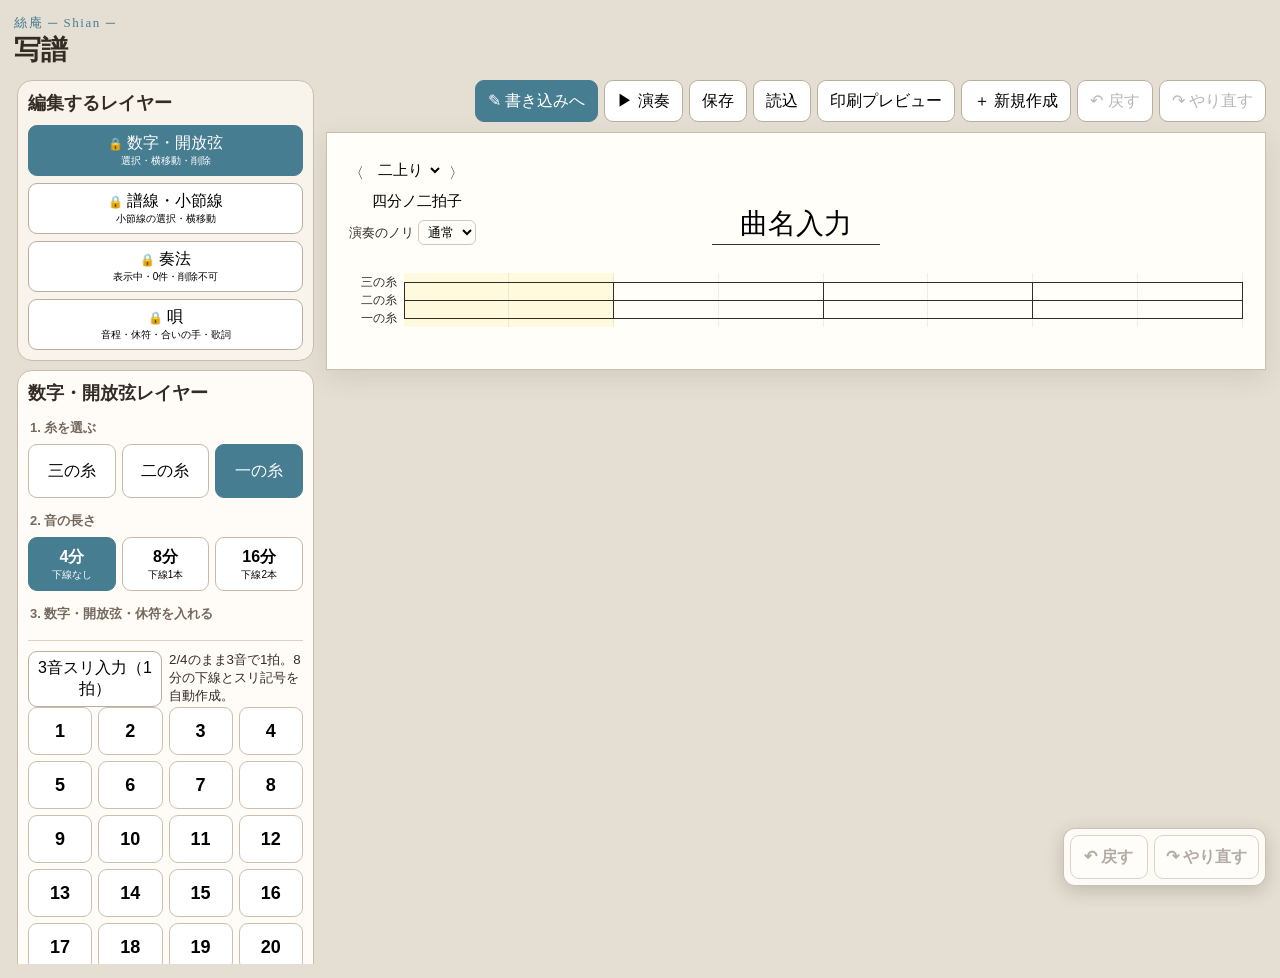
==== commit 8a0c4b84: "Add files via upload" ====
--- a/index.html
+++ b/index.html
@@ -287,7 +287,7 @@
       <fieldset><legend>1. 糸を選ぶ</legend><div id="strings" class="seg"></div></fieldset>
       <fieldset><legend>2. 音の長さ</legend><div id="durations" class="seg"></div></fieldset>
     </div>
-    <fieldset class="notes-only" style="margin-top:14px"><legend>3. 数字・開放弦・休符を入れる</legend><div id="numbers" class="nums"></div><div id="rests" class="rests"></div><div class="note-hold-tools"><button type="button" id="noteDot" aria-pressed="false" title="選択した三味線の数字に付点を付ける・外す">付点</button><button type="button" id="addNoteHold">選択した4分音符を1拍伸ばす</button><small>数字を選択してから押します。発音は増やさず、横棒の分だけ長さを追加します。</small></div><div id="sameParts" class="part-tools" aria-label="同じ記号"><button data-score-part="same1"><svg class="part-preview" viewBox="0 0 28 28"><circle cx="5" cy="8" r="2" fill="currentColor"/><circle cx="23" cy="20" r="2" fill="currentColor"/><line x1="8" y1="24" x2="20" y2="4" stroke="currentColor" stroke-width="2"/></svg>同じ1</button><button data-score-part="same2"><svg class="part-preview" viewBox="0 0 28 28"><circle cx="4" cy="8" r="2" fill="currentColor"/><circle cx="24" cy="20" r="2" fill="currentColor"/><line x1="7" y1="24" x2="18" y2="4" stroke="currentColor" stroke-width="2"/><line x1="12" y1="24" x2="23" y2="4" stroke="currentColor" stroke-width="2"/></svg>同じ2</button></div></fieldset>
+    <fieldset class="notes-only" style="margin-top:14px"><legend>3. 数字・開放弦・休符を入れる</legend><div class="part-tools"><button type="button" id="threeNoteSuriInput" aria-pressed="false" title="3音の数字を8分音符の下線のまま、合計1拍のスリとして入力">3音スリ入力（1拍）</button><small id="threeNoteSuriStatus">小節の1拍分の空きを選び、数字を3つ順に押すと確定します。</small></div><div id="numbers" class="nums"></div><div id="rests" class="rests"></div><div class="note-hold-tools"><button type="button" id="noteDot" aria-pressed="false" title="選択した三味線の数字に付点を付ける・外す">付点</button><button type="button" id="addNoteHold">選択した4分音符を1拍伸ばす</button><small>数字を選択してから押します。発音は増やさず、横棒の分だけ長さを追加します。</small></div><div id="sameParts" class="part-tools" aria-label="同じ記号"><button data-score-part="same1"><svg class="part-preview" viewBox="0 0 28 28"><circle cx="5" cy="8" r="2" fill="currentColor"/><circle cx="23" cy="20" r="2" fill="currentColor"/><line x1="8" y1="24" x2="20" y2="4" stroke="currentColor" stroke-width="2"/></svg>同じ1</button><button data-score-part="same2"><svg class="part-preview" viewBox="0 0 28 28"><circle cx="4" cy="8" r="2" fill="currentColor"/><circle cx="24" cy="20" r="2" fill="currentColor"/><line x1="7" y1="24" x2="18" y2="4" stroke="currentColor" stroke-width="2"/><line x1="12" y1="24" x2="23" y2="4" stroke="currentColor" stroke-width="2"/></svg>同じ2</button></div></fieldset>
     <div class="staff-only part-tools" id="barlineParts"><button data-bar-kind="single"><svg class="part-preview" viewBox="0 0 28 28" aria-hidden="true"><line x1="14" y1="2" x2="14" y2="26" stroke="currentColor" stroke-width="1.5"/></svg>通常線</button><button data-bar-kind="double"><svg class="part-preview" viewBox="0 0 28 28" aria-hidden="true"><line x1="11" y1="2" x2="11" y2="26" stroke="currentColor" stroke-width="1.5"/><line x1="17" y1="2" x2="17" y2="26" stroke="currentColor" stroke-width="1.5"/></svg>2本線</button><button data-bar-kind="repeat-start"><svg class="part-preview" viewBox="0 0 28 28" aria-hidden="true"><line x1="8" y1="2" x2="8" y2="26" stroke="currentColor" stroke-width="1.5"/><line x1="13" y1="2" x2="13" y2="26" stroke="currentColor" stroke-width="1.5"/><circle cx="21" cy="10" r="2" fill="currentColor"/><circle cx="21" cy="18" r="2" fill="currentColor"/></svg>くり返しA</button><button data-bar-kind="repeat-end"><svg class="part-preview" viewBox="0 0 28 28" aria-hidden="true"><circle cx="7" cy="10" r="2" fill="currentColor"/><circle cx="7" cy="18" r="2" fill="currentColor"/><line x1="15" y1="2" x2="15" y2="26" stroke="currentColor" stroke-width="1.5"/><line x1="20" y1="2" x2="20" y2="26" stroke="currentColor" stroke-width="1.5"/></svg>くり返しB</button><button data-bar-kind="final"><svg class="part-preview" viewBox="0 0 28 28" aria-hidden="true"><line x1="10" y1="2" x2="10" y2="26" stroke="currentColor" stroke-width="1.5"/><line x1="18" y1="2" x2="18" y2="26" stroke="currentColor" stroke-width="4"/></svg>終止符</button></div>
     <button type="button" id="openKeyboardHelp" class="keyboard-help-label notes-only">キーボードで入力する方法</button>
     <div class="bottom notes-only"><span>入力内容はこの端末に自動保存されます。</span><button id="clear" class="clear">譜面を空にする</button></div>
@@ -412,7 +412,7 @@
 let state={...defaults},past=[],future=[],hasSaved=false;
 let scoreMetricsReady=false,scoreMetricsPass=0;
 let annotationPageReferenceSize=null;
-let drawing=false,draft=null,selectedItemId=null,selectedScoreTarget=null,dragging=null,cursorVisible=false,lastInserted=null,keyboardBuffer="",vocalAnchorSelection=null,vocalAnchorOffset=0,vocalTool="note",vocalSlurStartId=null,vocalTripletArmed=false,vocalTripletDraft=[],vocalTripletOrigin=null,tripletMode=false,tripletVariant="standard",tripletStartAnchor=null,slurStartAnchor=null;
+let drawing=false,draft=null,selectedItemId=null,selectedScoreTarget=null,dragging=null,cursorVisible=false,lastInserted=null,threeNoteSuriArmed=false,threeNoteSuriDraft=[],threeNoteSuriOrigin=null,keyboardBuffer="",vocalAnchorSelection=null,vocalAnchorOffset=0,vocalTool="note",vocalSlurStartId=null,vocalTripletArmed=false,vocalTripletDraft=[],vocalTripletOrigin=null,tripletMode=false,tripletVariant="standard",tripletStartAnchor=null,slurStartAnchor=null;
 let rangeDrag=null,rangeBox=null,rangeMove=null,shiftHeld=false;const rangeNoteKeys=new Set(),rangeTechniqueIds=new Set();
 const q=x=>document.querySelector(x),qAll=x=>document.querySelectorAll(x),clamp=(v,min,max)=>Math.min(max,Math.max(min,v));
 function updateScreenScoreScale(){
@@ -769,11 +769,27 @@
   if(rowMeasureCounts.length!==rows||rowMeasureCounts.some(count=>!Number.isInteger(count)||count<1||count>12))throw new Error("段ごとの小節数が対応範囲外です。");
   const meter=parseMeter(score.meter||defaults.meter);if(!meter)throw new Error("拍子データを認識できません。");
   const importedCapacity=String(score.meter||"").includes("拍子")?Math.max(16,meter.capacity):meter.capacity;
-  const total=rowMeasureCounts.reduce((sum,count)=>sum+count,0);if(score.notes.some(note=>!note||!Number.isInteger(note.m)||!Number.isInteger(note.s)||!Number.isInteger(note.p)||note.m<0||note.m>=total||note.s<1||note.s>3||note.p<0||note.p>=importedCapacity))throw new Error("音符データに不正な位置があります。");
-  const tuplets=Array.isArray(score.tuplets)?score.tuplets:[];if(tuplets.some(tuplet=>tuplet?.type!=="triplet"||!Number.isInteger(Number(tuplet.start?.m))||!Number.isInteger(Number(tuplet.start?.p))||!Number.isInteger(Number(tuplet.end?.m))||!Number.isInteger(Number(tuplet.end?.p))||(tuplet.start?.s!==undefined&&![1,2,3].includes(Number(tuplet.start.s)))||(tuplet.end?.s!==undefined&&![1,2,3].includes(Number(tuplet.end.s)))||Number(tuplet.start.m)<0||Number(tuplet.end.m)>=total||Number(tuplet.start.p)<0||Number(tuplet.end.p)<0||Number(tuplet.start.p)>=importedCapacity||Number(tuplet.end.p)>=importedCapacity||!Number.isFinite(Number(tuplet.targetBeats))||Number(tuplet.targetBeats)<=0))throw new Error("三連符データに不正な値があります。");
-  const vocalNotes=Array.isArray(score.vocalNotes)?score.vocalNotes:[];if(vocalNotes.some(note=>!note||!Number.isInteger(Number(note.m))||!Number.isInteger(Number(note.p))||Number(note.m)<0||Number(note.m)>=total||Number(note.p)<0||Number(note.p)>=importedCapacity||![1,2,3].includes(Number(note.s))||![1,2,4].includes(Number(note.d))||!/^(?:0|[1-9]|1\d|20|・|×)$/.test(String(note.v))||(note.kind!==undefined&&!['pitch','rest','interjection'].includes(note.kind))||(note.color!==undefined&&!/^#[0-9a-f]{6}$/i.test(String(note.color)))))throw new Error("唄の音程データに不正な値があります。");
-  const noteHolds=Array.isArray(score.noteHolds)?score.noteHolds:[],capacityFor=m=>score.measureSpecials?.[String(m)]?.type==="hanma"?Math.max(1,Math.round(importedCapacity*.5)):importedCapacity,normalizedHolds=window.ShianNoteHold.normalize({holds:noteHolds,notes:score.notes,totalMeasures:total,capacity:importedCapacity,capacityFor});if(normalizedHolds.length!==noteHolds.length||noteHolds.some((hold,index)=>hold?.type!=="hold"||Number(hold.m)!==normalizedHolds[index]?.m||Number(hold.s)!==normalizedHolds[index]?.s||Number(hold.p)!==normalizedHolds[index]?.p||Number(hold.d)!==normalizedHolds[index]?.d))throw new Error("音伸ばしデータに不正な位置があります。");
-  const measureSpecials=score.measureSpecials??{};if(!measureSpecials||typeof measureSpecials!=="object"||Array.isArray(measureSpecials)||Object.entries(measureSpecials).some(([key,value])=>!Number.isInteger(Number(key))||Number(key)<0||Number(key)>=total||value?.type!=="hanma"||Number(value.lengthRatio)!==0.5))throw new Error("半間データに不正な値があります。");
+  const total=rowMeasureCounts.reduce((sum,count)=>sum+count,0);
+  // Validate measure settings before checking note positions: a 3-beat measure has
+  // 12 internal units even when the score's default meter is 2/4 (8 units).
+  const measureSpecials=score.measureSpecials??{};
+  if(!measureSpecials||typeof measureSpecials!=="object"||Array.isArray(measureSpecials)||Object.entries(measureSpecials).some(([key,value])=>{
+    const m=Number(key),beats=Number(value?.beats);
+    return !Number.isInteger(m)||m<0||m>=total||!(
+      (value?.type==="hanma"&&Number(value.lengthRatio)===0.5)||
+      (value?.type==="beatOverride"&&Number.isInteger(beats)&&beats>=1&&beats<=16)
+    );
+  }))throw new Error("小節別拍数・半間データに不正な値があります。");
+  const capacityFor=m=>{
+    const special=measureSpecials[String(m)];
+    if(special?.type==="beatOverride")return Number(special.beats)*4;
+    if(special?.type==="hanma")return Math.max(1,Math.round(importedCapacity*.5));
+    return importedCapacity;
+  };
+  if(score.notes.some(note=>!note||!Number.isInteger(note.m)||!Number.isInteger(note.s)||!Number.isInteger(note.p)||note.m<0||note.m>=total||note.s<1||note.s>3||note.p<0||note.p>=capacityFor(note.m)))throw new Error("音符データに不正な位置があります。");
+  const tuplets=Array.isArray(score.tuplets)?score.tuplets:[];if(tuplets.some(tuplet=>tuplet?.type!=="triplet"||!Number.isInteger(Number(tuplet.start?.m))||!Number.isInteger(Number(tuplet.start?.p))||!Number.isInteger(Number(tuplet.end?.m))||!Number.isInteger(Number(tuplet.end?.p))||(tuplet.start?.s!==undefined&&![1,2,3].includes(Number(tuplet.start.s)))||(tuplet.end?.s!==undefined&&![1,2,3].includes(Number(tuplet.end.s)))||Number(tuplet.start.m)<0||Number(tuplet.end.m)>=total||Number(tuplet.start.p)<0||Number(tuplet.end.p)<0||Number(tuplet.start.p)>=capacityFor(Number(tuplet.start.m))||Number(tuplet.end.p)>=capacityFor(Number(tuplet.end.m))||!Number.isFinite(Number(tuplet.targetBeats))||Number(tuplet.targetBeats)<=0))throw new Error("三連符データに不正な値があります。");
+  const vocalNotes=Array.isArray(score.vocalNotes)?score.vocalNotes:[];if(vocalNotes.some(note=>!note||!Number.isInteger(Number(note.m))||!Number.isInteger(Number(note.p))||Number(note.m)<0||Number(note.m)>=total||Number(note.p)<0||Number(note.p)>=capacityFor(Number(note.m))||![1,2,3].includes(Number(note.s))||![1,2,4].includes(Number(note.d))||!/^(?:0|[1-9]|1\d|20|・|×)$/.test(String(note.v))||(note.kind!==undefined&&!['pitch','rest','interjection'].includes(note.kind))||(note.color!==undefined&&!/^#[0-9a-f]{6}$/i.test(String(note.color)))))throw new Error("唄の音程データに不正な値があります。");
+  const noteHolds=Array.isArray(score.noteHolds)?score.noteHolds:[],normalizedHolds=window.ShianNoteHold.normalize({holds:noteHolds,notes:score.notes,totalMeasures:total,capacity:importedCapacity,capacityFor});if(normalizedHolds.length!==noteHolds.length||noteHolds.some((hold,index)=>hold?.type!=="hold"||Number(hold.m)!==normalizedHolds[index]?.m||Number(hold.s)!==normalizedHolds[index]?.s||Number(hold.p)!==normalizedHolds[index]?.p||Number(hold.d)!==normalizedHolds[index]?.d))throw new Error("音伸ばしデータに不正な位置があります。");
   return{...defaults,...score,rows,measuresPerRow:measures,rowMeasureCounts,vocalVisible:typeof score.vocalVisible==="boolean"?score.vocalVisible:Boolean(score.lyricsMode),lyricsVisible:typeof score.lyricsVisible==="boolean"?score.lyricsVisible:Boolean(score.lyricsMode),markerStyleVersion:score.markerStyleVersion||1,notes:score.notes,noteHolds:normalizedHolds,tuplets,vocalNotes,scoreParts:Array.isArray(score.scoreParts)?score.scoreParts:[],barlineKinds:score.barlineKinds&&typeof score.barlineKinds==="object"?score.barlineKinds:{},measureSpecials,layers:score.layers};
 }
 async function importScoreFile(file){
@@ -1074,6 +1090,9 @@
   q("#keyboardStatus").textContent=keyboardBuffer?`入力中：${keyboardBuffer}_`:`キーボード：糸*音価*数字（例 3*16*19）`;
   q("#strings").innerHTML=[3,2,1].map(s=>`<button class="${s===state.s?"on":""}" data-s="${s}">${["","一","二","三"][s]}の糸</button>`).join("");
   q("#durations").innerHTML=[[4,"4分","下線なし"],[2,"8分","下線1本"],[1,"16分","下線2本"]].map(x=>`<button class="${x[0]===state.d?"on":""}" data-d="${x[0]}"><b>${x[1]}</b><small>${x[2]}</small></button>`).join("");
+  q("#threeNoteSuriInput").classList.toggle("on",threeNoteSuriArmed);
+  q("#threeNoteSuriInput").setAttribute("aria-pressed",String(threeNoteSuriArmed));
+  q("#threeNoteSuriStatus").textContent=threeNoteSuriArmed?`3音スリ：${threeNoteSuriDraft.length}/3音。数字を順に入力（ボタンで中止）`:"2/4のまま3音で1拍。8分の下線とスリ記号を自動作成。";
   q("#numbers").innerHTML=vals.map(v=>`<button data-v="${v}">${v}</button>`).join("");
   q("#rests").innerHTML=`<button data-v="0"><span class="mark">0</span>開放弦</button>`+rests.map(r=>`<button data-rest="${r.d}"><span class="mark">${r.mark}</span>${r.label}</button>`).join("");
   q("#vocalStrings").innerHTML=[3,2,1].map(s=>`<button class="${s===state.vocalString?"on":""}" data-vocal-string="${s}"><b>${["","一","二","三"][s]}の糸</b><small>${s===3?"印なし":vocalStringMark(s)}</small></button>`).join("");
@@ -1498,7 +1517,40 @@
   const mappedLyricsAnchors=Array.from({length:rows},(_,row)=>{const entry=state.lyricsGlyphAnchors?.[row];if(!entry||entry.text!==String(state.lyrics?.[row]||"")||!Array.isArray(entry.glyphs))return null;return{text:entry.text,glyphs:entry.glyphs.flatMap(glyph=>{const m=keepPosition(Number(glyph.m));return m===null?[]:[{...glyph,m}]})}});
   const current=keepPosition(state.m);state.rows=rows;state.rowMeasureCounts=newCounts;state.measuresPerRow=newCounts[0];state.lyricsGlyphAnchors=mappedLyricsAnchors;state.m=current===null?clamp(state.m,0,newTotal-1):current;normalizeNoteHolds();lastInserted=null;render();return true;
 }
+// Dedicated three-note suri: written as 3 eighth notes while occupying 1 beat.
+// The three values are committed atomically; the existing player glide is untouched.
+function resetThreeNoteSuriInput(){threeNoteSuriArmed=false;threeNoteSuriDraft=[];threeNoteSuriOrigin=null}
+function insertThreeNoteSuriPitch(value){
+  if(!vals.includes(String(value))&&!isOpenValue(value))return false;
+  if(threeNoteSuriDraft.length===0){
+    const m=Number(state.m),p=Number(state.p),s=Number(state.s),capacity=measureCapacityFor(m);
+    if(measureHasRepeat(m)||p<0||p+4>capacity||p%4!==0){alert("3音スリは、1拍の始まりに入力してください。開始位置から4マス（1拍）の空きが必要です。");return false}
+    const conflicts=state.notes.some(n=>Number(n.m)===m&&shamisenEffectiveStart(m,Number(n.p)||0)<p+4&&shamisenEffectiveEnd(m,Number(n.p)||0,shamisenNoteDuration(n))>p)
+      ||(state.noteHolds||[]).some(n=>Number(n.m)===m&&Number(n.p)<p+4&&Number(n.p)+Number(n.d)>p)
+      ||(state.tuplets||[]).some(t=>Number(t.start?.m)===m&&Number(t.start?.p)<p+4&&Number(t.end?.p)>=p);
+    if(conflicts){alert("選択した1拍に入力済みの数字・音伸ばし・三連符があります。空いている拍を選んでください。");return false}
+    const layer=state.layers.find(item=>item.id===TECHNIQUE_LAYER_ID);
+    if(!layer){alert("奏法レイヤーが見つかりません。譜面を確認してください。");return false}
+    threeNoteSuriOrigin={m,p,s};
+  }
+  threeNoteSuriDraft.push(String(isOpenValue(value)?"0":value));
+  if(threeNoteSuriDraft.length<3)return true;
+  const {m,p,s}=threeNoteSuriOrigin,values=[...threeNoteSuriDraft];
+  const layer=state.layers.find(item=>item.id===TECHNIQUE_LAYER_ID);
+  if(!layer){resetThreeNoteSuriInput();return false}
+  snap();
+  for(let i=0;i<3;i++)state.notes.push({m,s,p:p+i,d:2,v:values[i],color:values[i]==="0"?state.openColor:state.numberColor});
+  layer.items.push({id:uid(),type:"symbol",text:"スリ",threeNoteSuri:true,
+    color:state.drawColor,size:14,anchor:{m,s,p},endAnchor:{m,s,p:p+2},
+    side:state.symbolSide||"above",offsetXPx:0,offsetYPx:0,offsetUnit:"css-px",slurWidth:28});
+  lastInserted=null;selectedScoreTarget=null;selectedItemId=null;cursorVisible=false;
+  resetThreeNoteSuriInput();
+  if(p+4<measureCapacityFor(m)){state.m=m;state.p=p+4}
+  else if(m<totalMeasures()-1){state.m=m+1;state.p=0}
+  return true;
+}
 function insert(value,isRest=false,duration=state.d){
+  if(threeNoteSuriArmed){if(isRest){alert("3音スリには数字を3つ入力してください。");return false}return insertThreeNoteSuriPitch(value)}
   const d=duration;
   if(![1,2,4].includes(d))return false;
   if(measureHasRepeat(state.m)){alert("『同じ1』『同じ2』がある小節には、音数字や休符を入力できません。");return false}
@@ -1606,7 +1658,11 @@
 load();state.scoreEditLayer="notes";drawing=false;document.addEventListener("keydown",event=>{if(event.key==="Escape"&&vocalTripletArmed){resetVocalTripletInput();render()}});
 document.addEventListener("click",e=>{const b=e.target.closest("button");if(!b)return;
   if(b.dataset.historyAction){const scrollX=window.scrollX,scrollY=window.scrollY,source=q(b.dataset.historyAction==="undo"?"#undo":"#redo");if(source&&!source.disabled)source.click();requestAnimationFrame(()=>window.scrollTo(scrollX,scrollY));return}
-  if(b.id==="tripletTool"||b.id==="shortTripletTool"){const selectedVariant=b.id==="shortTripletTool"?"short":"standard";tripletMode=!tripletMode||tripletVariant!==selectedVariant;tripletVariant=selectedVariant;tripletStartAnchor=null;slurStartAnchor=null;selectedScoreTarget=null;selectedItemId=null;state.selectedSymbol=null;state.drawTool="select";drawing=false;state.scoreEditLayer="technique";cursorVisible=false}
+  if(b.id==="threeNoteSuriInput"){
+    if(threeNoteSuriArmed)resetThreeNoteSuriInput();
+    else{resetThreeNoteSuriInput();threeNoteSuriArmed=true;selectedScoreTarget=null;selectedItemId=null;lastInserted=null}
+  }
+  else if(b.id==="tripletTool"||b.id==="shortTripletTool"){const selectedVariant=b.id==="shortTripletTool"?"short":"standard";tripletMode=!tripletMode||tripletVariant!==selectedVariant;tripletVariant=selectedVariant;tripletStartAnchor=null;slurStartAnchor=null;selectedScoreTarget=null;selectedItemId=null;state.selectedSymbol=null;state.drawTool="select";drawing=false;state.scoreEditLayer="technique";cursorVisible=false}
   else if(b.id==="applyOshiBachi"){if(selectedScoreTarget?.type!=="note"){alert("押しバチを付ける数字または開放弦を1音選択してください。");return}const [m,s,p]=String(selectedScoreTarget.key||"").split(",").map(Number);if(addOshiBachi({m,s,p})){cursorVisible=false;render()}return}
   else if(b.id==="noteDot"){toggleSelectedShamisenDot();return}
    else if(b.id==="addNoteHold"){addSelectedNoteHold();return}
@@ -1632,6 +1688,7 @@
     else if(note){const pos=effectiveVocalPosition(note);state.m=pos.m;state.p=pos.p;vocalAnchorSelection=vocalAnchor(note);vocalAnchorOffset=Number(note.anchorOffset)||0;state.vocalString=note.s;state.vocalDuration=note.d;selectedScoreTarget={type:"vocal",id:note.id};selectedItemId=null;cursorVisible=true}
   }
   else if(b.dataset.s){
+    if(threeNoteSuriDraft.length){threeNoteSuriDraft=[];threeNoteSuriOrigin=null}
     const nextString=+b.dataset.s;
     if(lastInserted&&lastInserted.s!==nextString&&!state.notes.some(n=>n.m===lastInserted.m&&n.s===nextString&&n.p===lastInserted.p)){
       state.m=lastInserted.m;state.p=lastInserted.p;
@@ -1640,6 +1697,7 @@
   }
   else if(b.dataset.d)state.d=+b.dataset.d;
   else if(b.dataset.pos){
+    if(threeNoteSuriDraft.length)threeNoteSuriDraft=[];threeNoteSuriOrigin=null;
     [state.m,state.s,state.p]=b.dataset.pos.split(",").map(Number);
     vocalAnchorSelection=state.scoreEditLayer==="vocal"&&b.dataset.note&&state.notes.some(note=>note.m===state.m&&note.p===state.p)?{m:state.m,p:state.p}:null;vocalAnchorOffset=0;
     /* 入力位置を選んだ時点で、直前に移動した数字・小節線・書き込みの
